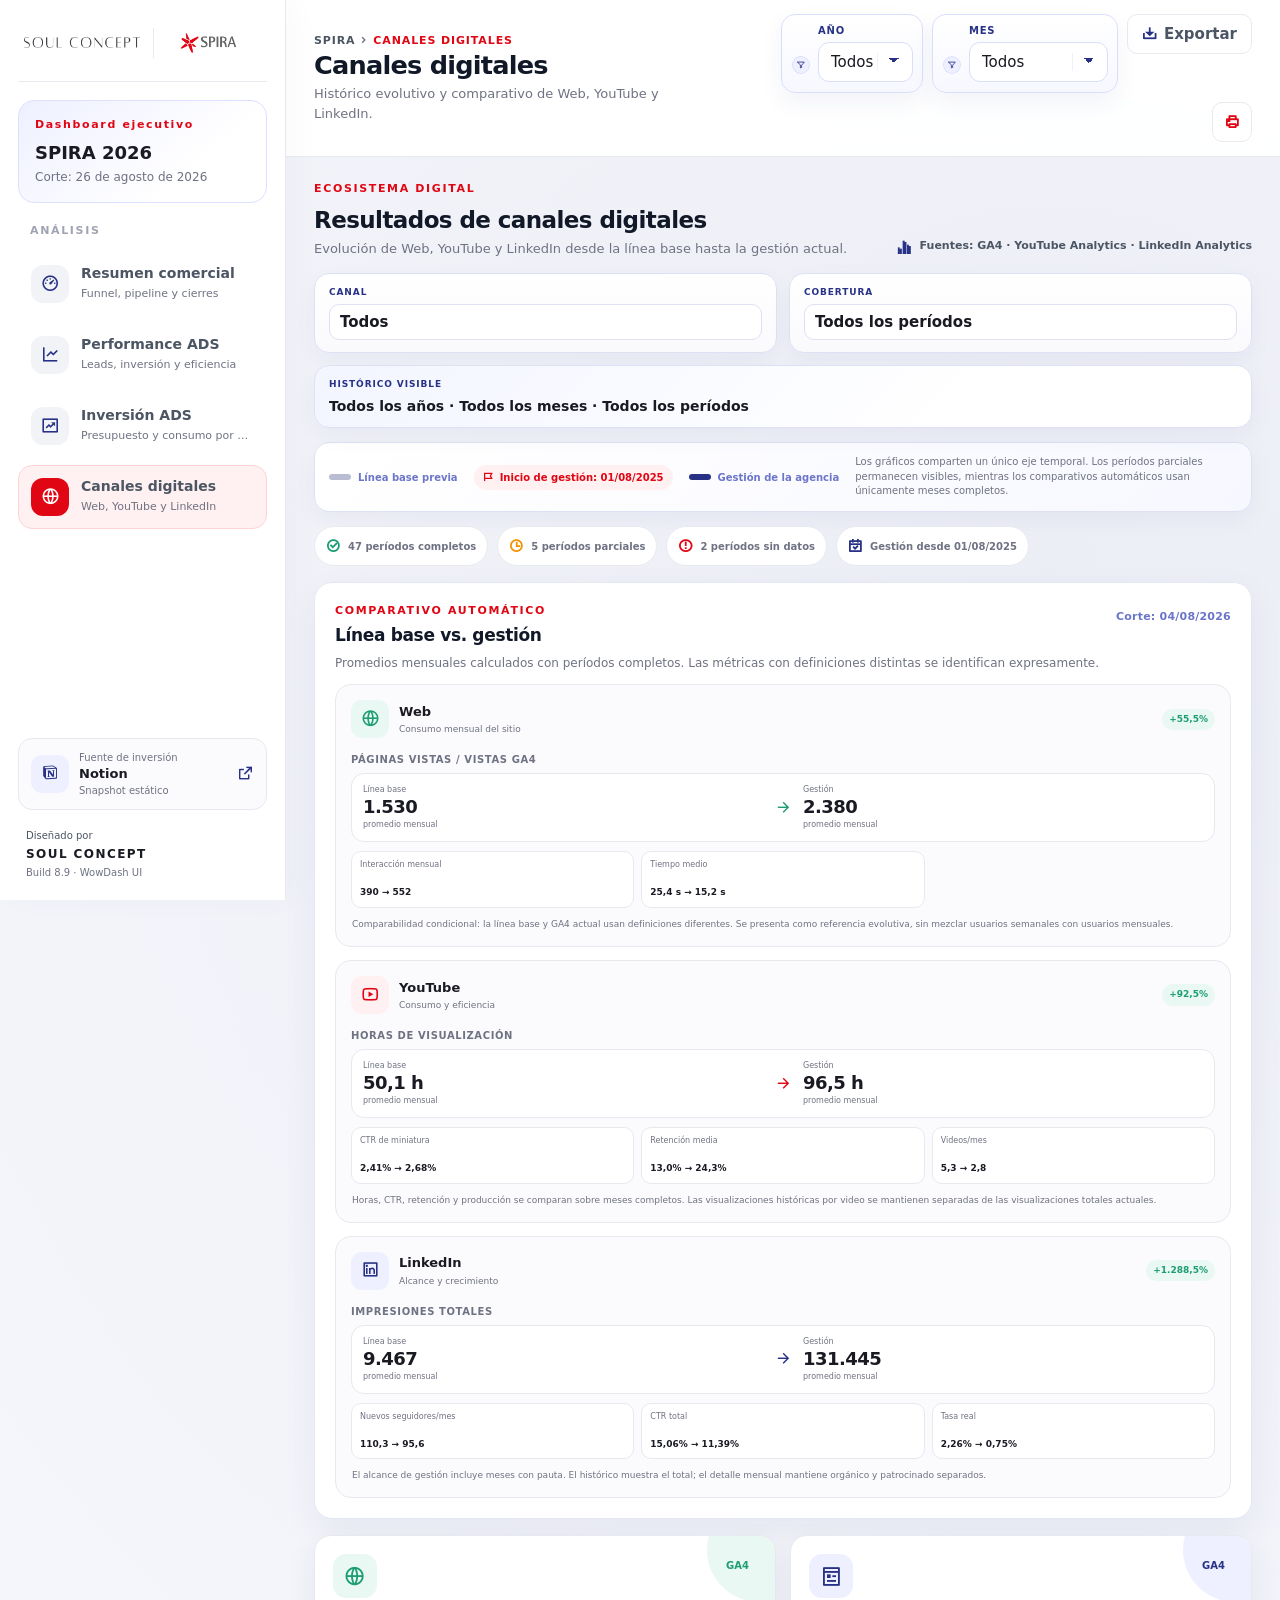
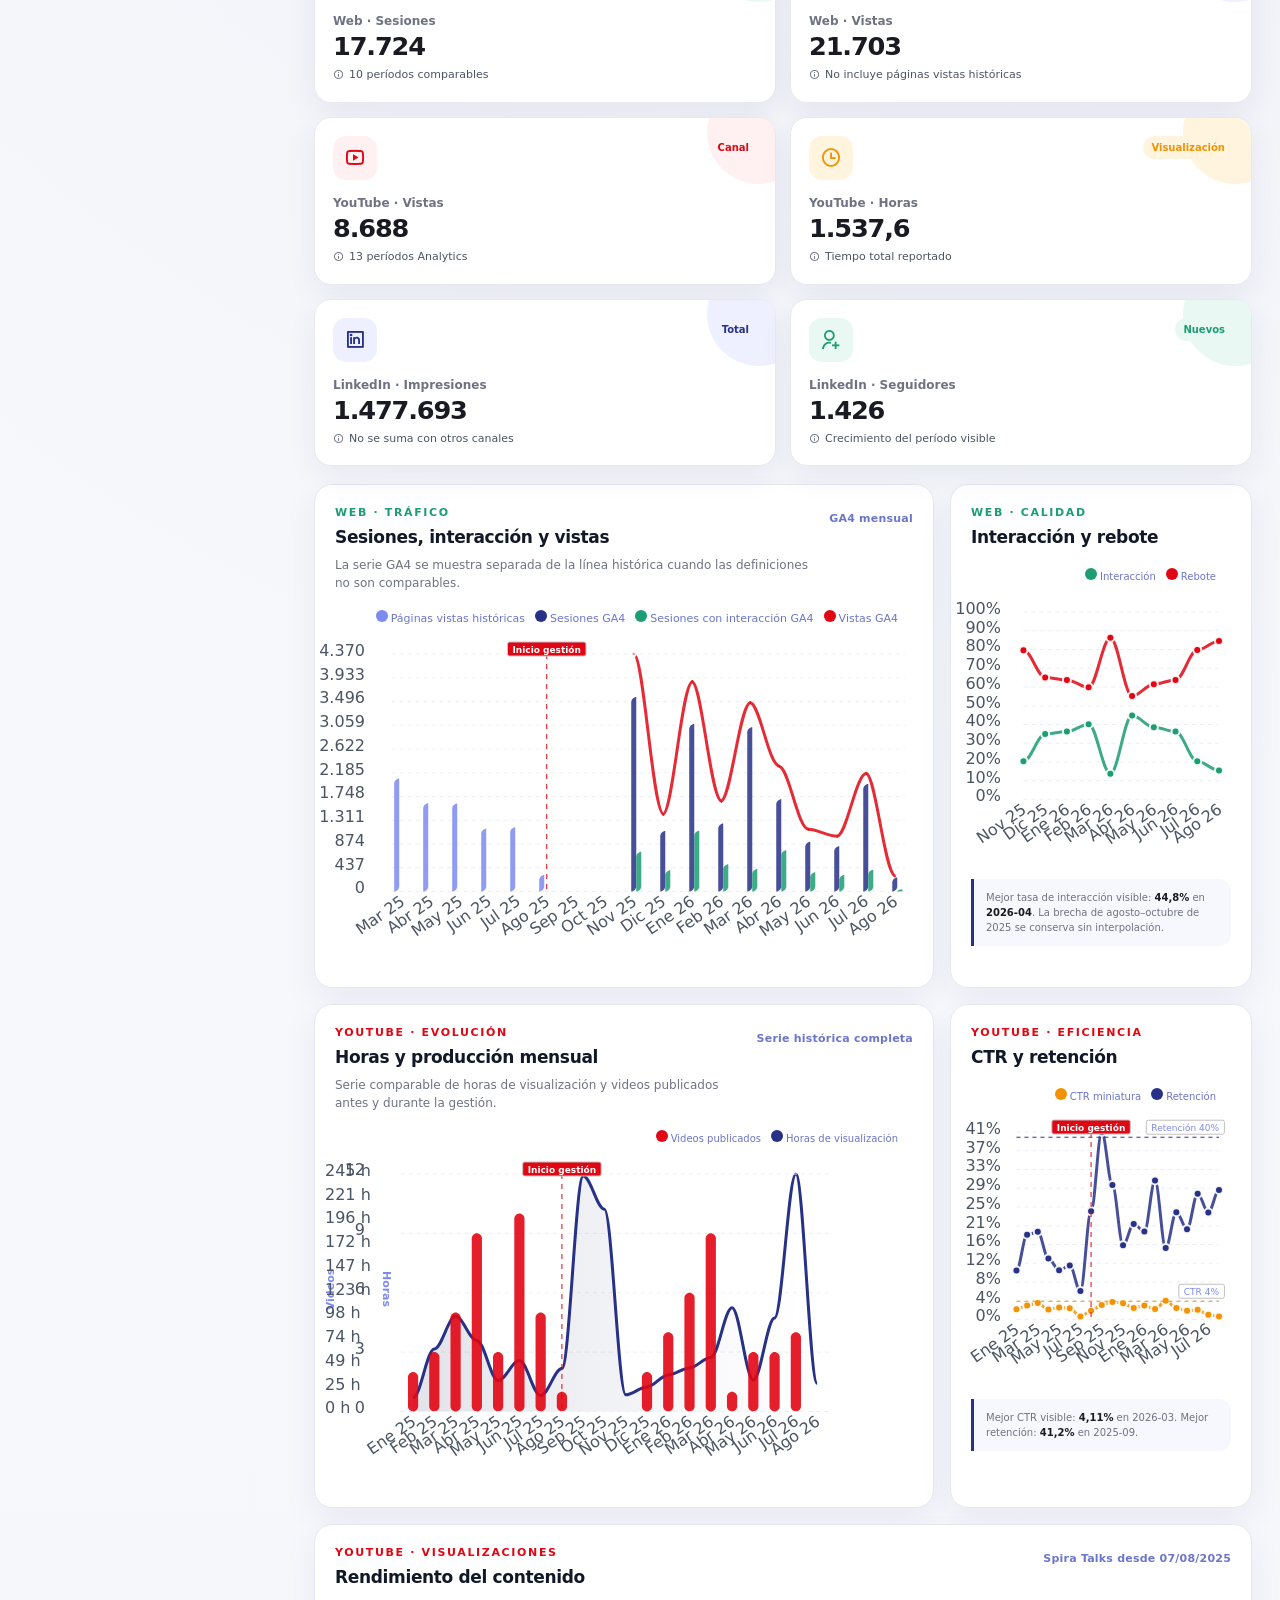
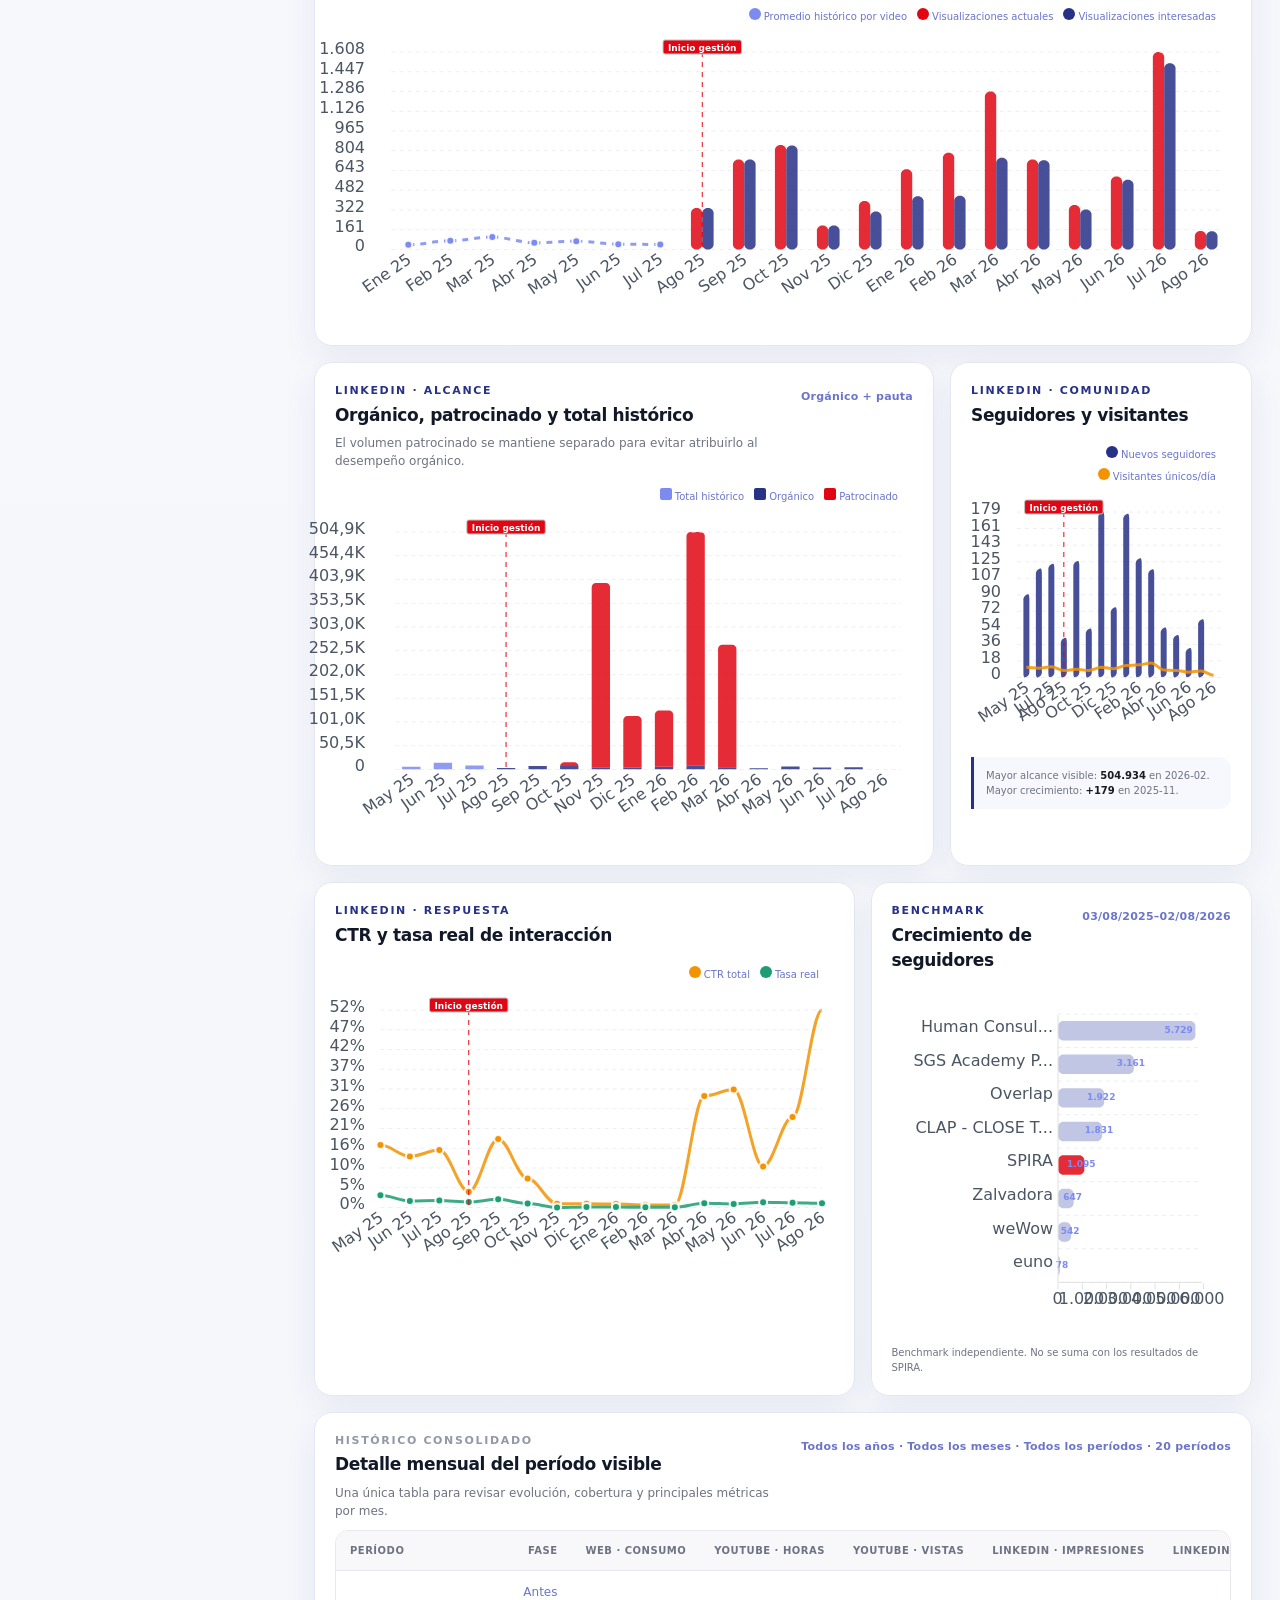
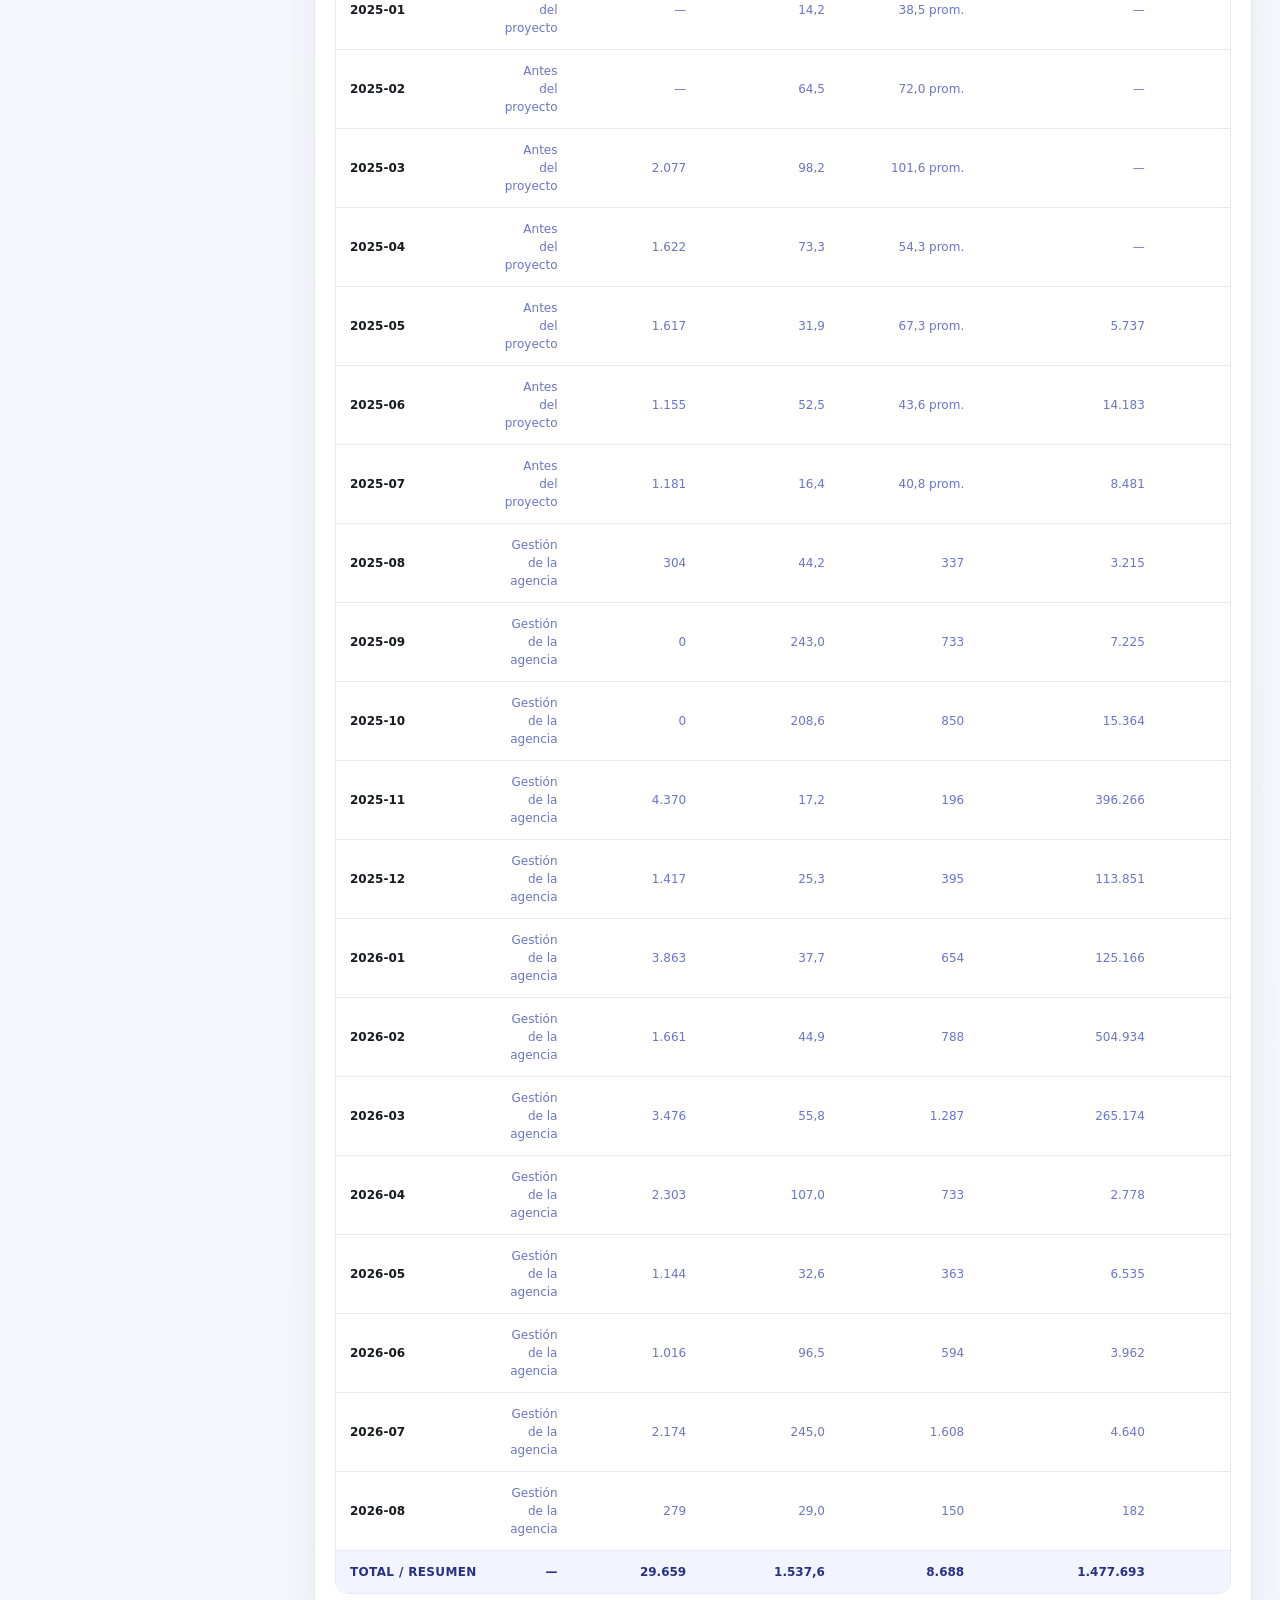
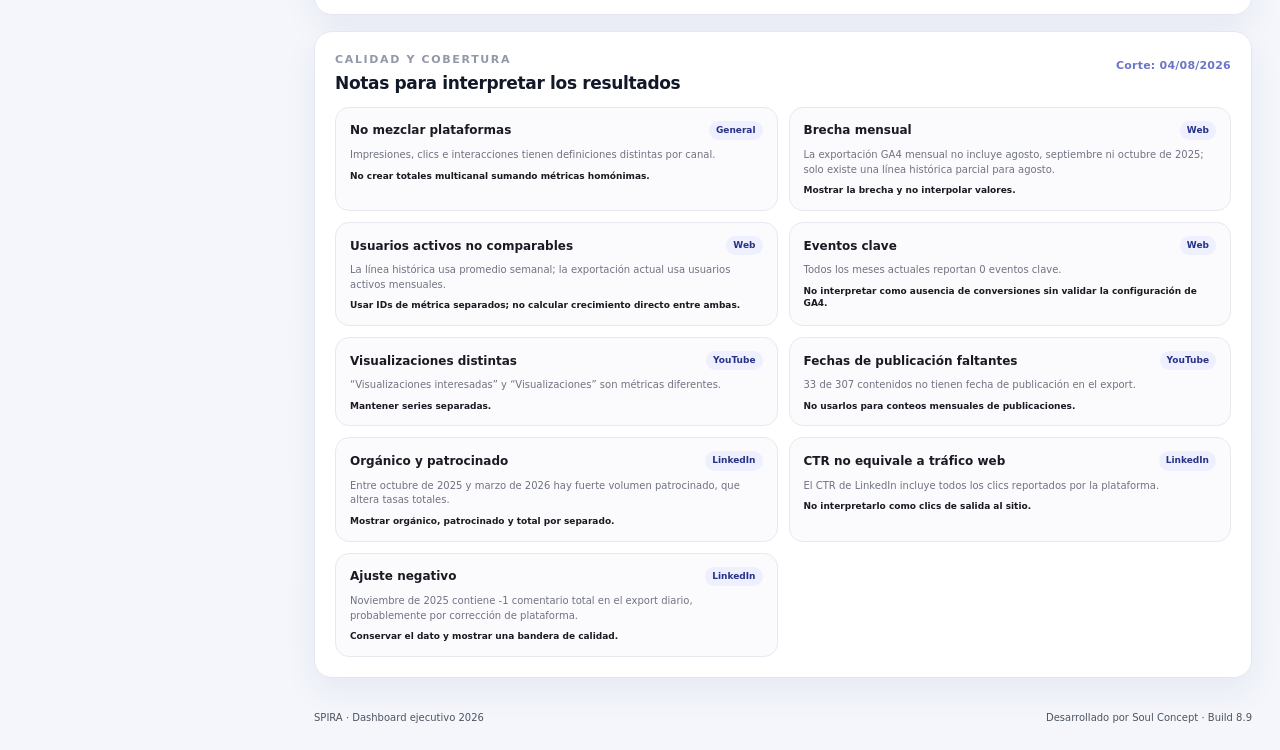
==== canales.html @ 70981983 "primera versión del dashboard'" ====
<!doctype html><html lang="es"><head><meta charset="utf-8"><meta name="viewport" content="width=device-width,initial-scale=1"><meta http-equiv="refresh" content="0;url=index.html?view=digital"><title>SPIRA | Canales digitales</title></head><body><p><a href="index.html?view=digital">Abrir resultados de canales digitales</a></p><script>location.replace('index.html?view=digital')</script></body></html>
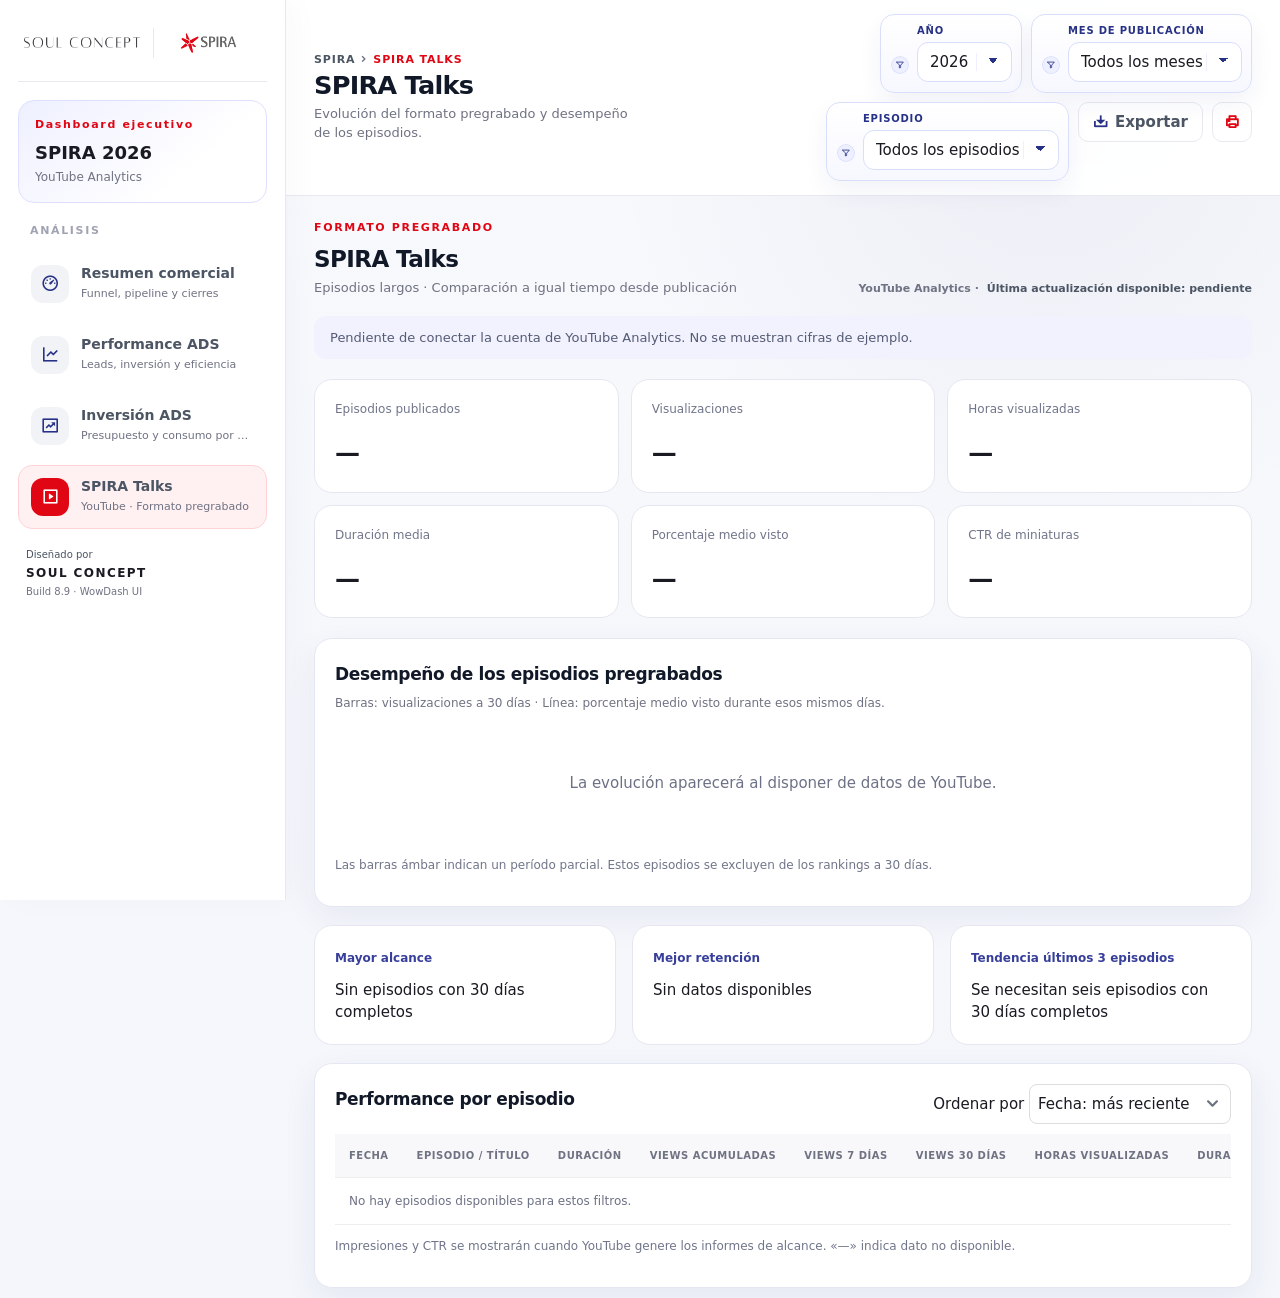
==== commit 1ae27c89: "Añade módulo SPIRA Talks y extracción oficial de YouTube" ====
--- a/canales.html
+++ b/canales.html
@@ -1 +1,95 @@
-<!doctype html><html lang="es"><head><meta charset="utf-8"><meta name="viewport" content="width=device-width,initial-scale=1"><meta http-equiv="refresh" content="0;url=index.html?view=digital"><title>SPIRA | Canales digitales</title></head><body><p><a href="index.html?view=digital">Abrir resultados de canales digitales</a></p><script>location.replace('index.html?view=digital')</script></body></html>
+<!doctype html>
+<html lang="es">
+<head>
+  <meta charset="utf-8">
+  <meta name="viewport" content="width=device-width, initial-scale=1">
+  <meta name="description" content="Dashboard comercial, ADS y resultados de canales digitales de SPIRA, desarrollado por Soul Concept sobre la plantilla WowDash.">
+  <meta name="theme-color" content="#E10613">
+  <title>SPIRA | SPIRA Talks</title>
+  <link rel="icon" href="assets/images/spira-logo.png" type="image/png">
+  <link rel="stylesheet" href="assets/css/remixicon.css">
+  <link rel="stylesheet" href="assets/css/lib/apexcharts.css">
+  <link rel="stylesheet" href="assets/css/wowdash.css">
+  <link rel="stylesheet" href="assets/css/spira-wowdash.css?v=8.9.0">
+<link rel="stylesheet" href="assets/css/spira-talks.css"></head>
+<body class="talks-page">
+  <div class="spira-app">
+    <div class="sidebar-backdrop" id="sidebarBackdrop" hidden></div>
+
+    <aside class="spira-sidebar" id="sidebar" aria-label="Navegación principal">
+      <div class="sidebar-brand">
+        <div class="brand-logos">
+          <img src="assets/images/soul-concept-logo.png" alt="Soul Concept" class="logo-soul">
+          <span class="brand-separator" aria-hidden="true"></span>
+          <img src="assets/images/spira-logo.png" alt="SPIRA" class="logo-spira">
+        </div>
+        <button class="sidebar-close mobile-only" id="sidebarClose" type="button" aria-label="Cerrar navegación"><i class="ri-close-line"></i></button>
+      </div>
+
+      <div class="client-card">
+        <span class="client-card-label">Dashboard ejecutivo</span>
+        <strong>SPIRA 2026</strong>
+        <small>YouTube Analytics</small>
+      </div>
+
+      <nav class="sidebar-nav" aria-label="Secciones del dashboard">
+        <p class="nav-section-label">ANÁLISIS</p>
+        <button class="nav-link" type="button" data-view="overview">
+          <span class="nav-link-icon"><i class="ri-dashboard-3-line"></i></span>
+          <span><strong>Resumen comercial</strong><small>Funnel, pipeline y cierres</small></span>
+        </button>
+        <button class="nav-link" type="button" data-view="ads">
+          <span class="nav-link-icon"><i class="ri-line-chart-line"></i></span>
+          <span><strong>Performance ADS</strong><small>Leads, inversión y eficiencia</small></span>
+        </button>
+        <button class="nav-link" type="button" data-view="investment">
+          <span class="nav-link-icon"><i class="ri-funds-box-line"></i></span>
+          <span><strong>Inversión ADS</strong><small>Presupuesto y consumo por país</small></span>
+        </button>
+        <button class="nav-link active" type="button" data-view="digital">
+          <span class="nav-link-icon"><i class="ri-video-line"></i></span>
+          <span><strong>SPIRA Talks</strong><small>YouTube · Formato pregrabado</small></span>
+        </button>
+      </nav>
+
+      <div class="sidebar-footer">
+        <span>Diseñado por</span>
+        <strong>SOUL CONCEPT</strong>
+        <small>Build 8.9 · WowDash UI</small>
+      </div>
+    </aside>
+
+    <main class="spira-main">
+      <header class="spira-topbar">
+        <div class="topbar-title-group">
+          <button class="menu-toggle mobile-only" id="menuToggle" type="button" aria-label="Abrir navegación"><i class="ri-menu-2-line"></i></button>
+          <div>
+            <div class="breadcrumb"><span>SPIRA</span><i class="ri-arrow-right-s-line"></i><span id="breadcrumbCurrent">SPIRA Talks</span></div>
+            <h1 id="pageTitle">SPIRA Talks</h1>
+            <p id="pageSubtitle">Evolución del formato pregrabado y desempeño de los episodios.</p>
+          </div>
+        </div>
+        <div class="topbar-actions">
+          <label class="control-field" id="yearControl">
+            <span>Año</span>
+            <select id="yearFilter" aria-label="Filtrar por año"></select>
+          </label>
+          <label class="control-field" id="monthControl">
+            <span>Mes de publicación</span>
+            <select id="monthFilter" aria-label="Filtrar por mes"></select>
+          </label>
+          <label class="control-field"><span>Episodio</span><select id="episodeFilter" aria-label="Filtrar por episodio"><option value="all">Todos los episodios</option></select></label>
+          
+          <button class="topbar-button" id="exportButton" type="button" title="Exportar datos visibles"><i class="ri-download-2-line"></i><span>Exportar</span></button>
+          <button class="topbar-button icon-only" id="printButton" type="button" title="Imprimir o guardar como PDF"><i class="ri-printer-line"></i></button>
+        </div>
+      </header>
+
+<div class="spira-content"><section class="view-section active">
+<div class="section-intro"><div><span class="section-kicker">FORMATO PREGRABADO</span><h2>SPIRA Talks</h2><p>Episodios largos · Comparación a igual tiempo desde publicación</p></div><div class="source-chip">YouTube Analytics · <span id="talksUpdated">Sin sincronización</span></div></div>
+<div id="talksStatus" class="talks-status" role="status">Cargando datos…</div>
+<div id="talksKpis" class="talks-kpis"></div>
+<article class="panel"><div class="panel-header"><div><h3>Desempeño de los episodios pregrabados</h3><p class="panel-support">Barras: visualizaciones a 30 días · Línea: porcentaje medio visto durante esos mismos días.</p></div></div><div id="talksChart"></div><p class="talks-note">Las barras ámbar indican un período parcial. Estos episodios se excluyen de los rankings a 30 días.</p></article>
+<div id="talksInsights" class="talks-insights"></div>
+<article class="panel"><div class="panel-header"><h3>Performance por episodio</h3><label>Ordenar por <select id="talksSort" class="talks-sort"><option value="publishedAt">Fecha: más reciente</option><option value="views30d">Views 30d</option><option value="averageViewPercentage">Retención</option><option value="thumbnailCTR">CTR</option><option value="watchHours">Horas visualizadas</option></select></label></div><div class="talks-table"><table><thead><tr><th scope="col">Fecha</th><th scope="col">Episodio / título</th><th scope="col">Duración</th><th scope="col">Views acumuladas</th><th scope="col">Views 7 días</th><th scope="col">Views 30 días</th><th scope="col">Horas visualizadas</th><th scope="col">Duración media</th><th scope="col">% medio visto</th><th scope="col">Impresiones miniatura</th><th scope="col">CTR miniatura</th><th scope="col">Suscriptores ganados</th></tr></thead><tbody id="talksRows"></tbody></table></div><p id="reachCoverage" class="talks-note"></p></article>
+</section></div></main></div><script src="assets/js/lib/apexcharts.min.js"></script><script type="module" src="assets/js/spira-talks.mjs"></script></body></html>
--- a/assets/css/lib/apexcharts.css
+++ b/assets/css/lib/apexcharts.css
@@ -0,0 +1,585 @@
+@keyframes opaque {
+  0% {
+      opacity: 0
+  }
+
+  to {
+      opacity: 1
+  }
+}
+
+@keyframes resizeanim {
+  0%,to {
+      opacity: 0
+  }
+}
+
+.apexcharts-canvas {
+  position: relative;
+  user-select: none
+}
+
+.apexcharts-canvas ::-webkit-scrollbar {
+  -webkit-appearance: none;
+  width: 6px
+}
+
+.apexcharts-canvas ::-webkit-scrollbar-thumb {
+  border-radius: 4px;
+  background-color: rgba(0,0,0,.5);
+  box-shadow: 0 0 1px rgba(255,255,255,.5);
+  -webkit-box-shadow: 0 0 1px rgba(255,255,255,.5)
+}
+
+.apexcharts-inner {
+  position: relative
+}
+
+.apexcharts-text tspan {
+  font-family: inherit
+}
+
+.legend-mouseover-inactive {
+  transition: .15s ease all;
+  opacity: .2
+}
+
+.apexcharts-legend-text {
+  padding-left: 15px;
+  margin-left: -15px;
+}
+
+.apexcharts-series-collapsed {
+  opacity: 0
+}
+
+.apexcharts-tooltip {
+  border-radius: 5px;
+  box-shadow: 2px 2px 6px -4px #999;
+  cursor: default;
+  font-size: 14px;
+  left: 62px;
+  opacity: 0;
+  pointer-events: none;
+  position: absolute;
+  top: 20px;
+  display: flex;
+  flex-direction: column;
+  overflow: hidden;
+  white-space: nowrap;
+  z-index: 12;
+  transition: .15s ease all
+}
+
+.apexcharts-tooltip.apexcharts-active {
+  opacity: 1;
+  transition: .15s ease all
+}
+
+.apexcharts-tooltip.apexcharts-theme-light {
+  border: 1px solid #e3e3e3;
+  background: rgba(255,255,255,.96)
+}
+
+.apexcharts-tooltip.apexcharts-theme-dark {
+  color: #fff;
+  background: rgba(30,30,30,.8)
+}
+
+.apexcharts-tooltip * {
+  font-family: inherit
+}
+
+.apexcharts-tooltip-title {
+  padding: 6px;
+  font-size: 15px;
+  margin-bottom: 4px
+}
+
+.apexcharts-tooltip.apexcharts-theme-light .apexcharts-tooltip-title {
+  background: #eceff1;
+  border-bottom: 1px solid #ddd
+}
+
+.apexcharts-tooltip.apexcharts-theme-dark .apexcharts-tooltip-title {
+  background: rgba(0,0,0,.7);
+  border-bottom: 1px solid #333
+}
+
+.apexcharts-tooltip-text-goals-value,.apexcharts-tooltip-text-y-value,.apexcharts-tooltip-text-z-value {
+  display: inline-block;
+  margin-left: 5px;
+  font-weight: 600
+}
+
+.apexcharts-tooltip-text-goals-label:empty,.apexcharts-tooltip-text-goals-value:empty,.apexcharts-tooltip-text-y-label:empty,.apexcharts-tooltip-text-y-value:empty,.apexcharts-tooltip-text-z-value:empty,.apexcharts-tooltip-title:empty {
+  display: none
+}
+
+.apexcharts-tooltip-text-goals-label,.apexcharts-tooltip-text-goals-value {
+  padding: 6px 0 5px
+}
+
+.apexcharts-tooltip-goals-group,.apexcharts-tooltip-text-goals-label,.apexcharts-tooltip-text-goals-value {
+  display: flex
+}
+
+.apexcharts-tooltip-text-goals-label:not(:empty),.apexcharts-tooltip-text-goals-value:not(:empty) {
+  margin-top: -6px
+}
+
+.apexcharts-tooltip-marker {
+  width: 12px;
+  height: 12px;
+  position: relative;
+  top: 0;
+  margin-right: 10px;
+  border-radius: 50%
+}
+
+.apexcharts-tooltip-series-group {
+  padding: 0 10px;
+  display: none;
+  text-align: left;
+  justify-content: left;
+  align-items: center
+}
+
+.apexcharts-tooltip-series-group.apexcharts-active .apexcharts-tooltip-marker {
+  opacity: 1
+}
+
+.apexcharts-tooltip-series-group.apexcharts-active,.apexcharts-tooltip-series-group:last-child {
+  padding-bottom: 4px
+}
+
+.apexcharts-tooltip-series-group-hidden {
+  opacity: 0;
+  height: 0;
+  line-height: 0;
+  padding: 0!important
+}
+
+.apexcharts-tooltip-y-group {
+  padding: 6px 0 5px
+}
+
+.apexcharts-custom-tooltip,.apexcharts-tooltip-box {
+  padding: 4px 8px
+}
+
+.apexcharts-tooltip-boxPlot {
+  display: flex;
+  flex-direction: column-reverse
+}
+
+.apexcharts-tooltip-box>div {
+  margin: 4px 0
+}
+
+.apexcharts-tooltip-box span.value {
+  font-weight: 700
+}
+
+.apexcharts-tooltip-rangebar {
+  padding: 5px 8px
+}
+
+.apexcharts-tooltip-rangebar .category {
+  font-weight: 600;
+  color: #777
+}
+
+.apexcharts-tooltip-rangebar .series-name {
+  font-weight: 700;
+  display: block;
+  margin-bottom: 5px
+}
+
+.apexcharts-xaxistooltip,.apexcharts-yaxistooltip {
+  opacity: 0;
+  pointer-events: none;
+  color: #373d3f;
+  font-size: 13px;
+  text-align: center;
+  border-radius: 2px;
+  position: absolute;
+  z-index: 10;
+  background: #eceff1;
+  border: 1px solid #90a4ae
+}
+
+.apexcharts-xaxistooltip {
+  padding: 9px 10px;
+  transition: .15s ease all
+}
+
+.apexcharts-xaxistooltip.apexcharts-theme-dark {
+  background: rgba(0,0,0,.7);
+  border: 1px solid rgba(0,0,0,.5);
+  color: #fff
+}
+
+.apexcharts-xaxistooltip:after,.apexcharts-xaxistooltip:before {
+  left: 50%;
+  border: solid transparent;
+  content: " ";
+  height: 0;
+  width: 0;
+  position: absolute;
+  pointer-events: none
+}
+
+.apexcharts-xaxistooltip:after {
+  border-color: transparent;
+  border-width: 6px;
+  margin-left: -6px
+}
+
+.apexcharts-xaxistooltip:before {
+  border-color: transparent;
+  border-width: 7px;
+  margin-left: -7px
+}
+
+.apexcharts-xaxistooltip-bottom:after,.apexcharts-xaxistooltip-bottom:before {
+  bottom: 100%
+}
+
+.apexcharts-xaxistooltip-top:after,.apexcharts-xaxistooltip-top:before {
+  top: 100%
+}
+
+.apexcharts-xaxistooltip-bottom:after {
+  border-bottom-color: #eceff1
+}
+
+.apexcharts-xaxistooltip-bottom:before {
+  border-bottom-color: #90a4ae
+}
+
+.apexcharts-xaxistooltip-bottom.apexcharts-theme-dark:after,.apexcharts-xaxistooltip-bottom.apexcharts-theme-dark:before {
+  border-bottom-color: rgba(0,0,0,.5)
+}
+
+.apexcharts-xaxistooltip-top:after {
+  border-top-color: #eceff1
+}
+
+.apexcharts-xaxistooltip-top:before {
+  border-top-color: #90a4ae
+}
+
+.apexcharts-xaxistooltip-top.apexcharts-theme-dark:after,.apexcharts-xaxistooltip-top.apexcharts-theme-dark:before {
+  border-top-color: rgba(0,0,0,.5)
+}
+
+.apexcharts-xaxistooltip.apexcharts-active {
+  opacity: 1;
+  transition: .15s ease all
+}
+
+.apexcharts-yaxistooltip {
+  padding: 4px 10px
+}
+
+.apexcharts-yaxistooltip.apexcharts-theme-dark {
+  background: rgba(0,0,0,.7);
+  border: 1px solid rgba(0,0,0,.5);
+  color: #fff
+}
+
+.apexcharts-yaxistooltip:after,.apexcharts-yaxistooltip:before {
+  top: 50%;
+  border: solid transparent;
+  content: " ";
+  height: 0;
+  width: 0;
+  position: absolute;
+  pointer-events: none
+}
+
+.apexcharts-yaxistooltip:after {
+  border-color: transparent;
+  border-width: 6px;
+  margin-top: -6px
+}
+
+.apexcharts-yaxistooltip:before {
+  border-color: transparent;
+  border-width: 7px;
+  margin-top: -7px
+}
+
+.apexcharts-yaxistooltip-left:after,.apexcharts-yaxistooltip-left:before {
+  left: 100%
+}
+
+.apexcharts-yaxistooltip-right:after,.apexcharts-yaxistooltip-right:before {
+  right: 100%
+}
+
+.apexcharts-yaxistooltip-left:after {
+  border-left-color: #eceff1
+}
+
+.apexcharts-yaxistooltip-left:before {
+  border-left-color: #90a4ae
+}
+
+.apexcharts-yaxistooltip-left.apexcharts-theme-dark:after,.apexcharts-yaxistooltip-left.apexcharts-theme-dark:before {
+  border-left-color: rgba(0,0,0,.5)
+}
+
+.apexcharts-yaxistooltip-right:after {
+  border-right-color: #eceff1
+}
+
+.apexcharts-yaxistooltip-right:before {
+  border-right-color: #90a4ae
+}
+
+.apexcharts-yaxistooltip-right.apexcharts-theme-dark:after,.apexcharts-yaxistooltip-right.apexcharts-theme-dark:before {
+  border-right-color: rgba(0,0,0,.5)
+}
+
+.apexcharts-yaxistooltip.apexcharts-active {
+  opacity: 1
+}
+
+.apexcharts-yaxistooltip-hidden {
+  display: none
+}
+
+.apexcharts-xcrosshairs,.apexcharts-ycrosshairs {
+  pointer-events: none;
+  opacity: 0;
+  transition: .15s ease all
+}
+
+.apexcharts-xcrosshairs.apexcharts-active,.apexcharts-ycrosshairs.apexcharts-active {
+  opacity: 1;
+  transition: .15s ease all
+}
+
+.apexcharts-ycrosshairs-hidden {
+  opacity: 0
+}
+
+.apexcharts-selection-rect {
+  cursor: move
+}
+
+.svg_select_boundingRect,.svg_select_points_rot {
+  pointer-events: none;
+  opacity: 0;
+  visibility: hidden
+}
+
+.apexcharts-selection-rect+g .svg_select_boundingRect,.apexcharts-selection-rect+g .svg_select_points_rot {
+  opacity: 0;
+  visibility: hidden
+}
+
+.apexcharts-selection-rect+g .svg_select_points_l,.apexcharts-selection-rect+g .svg_select_points_r {
+  cursor: ew-resize;
+  opacity: 1;
+  visibility: visible
+}
+
+.svg_select_points {
+  fill: #efefef;
+  stroke: #333;
+  rx: 2
+}
+
+.apexcharts-svg.apexcharts-zoomable.hovering-zoom {
+  cursor: crosshair
+}
+
+.apexcharts-svg.apexcharts-zoomable.hovering-pan {
+  cursor: move
+}
+
+.apexcharts-menu-icon,.apexcharts-pan-icon,.apexcharts-reset-icon,.apexcharts-selection-icon,.apexcharts-toolbar-custom-icon,.apexcharts-zoom-icon,.apexcharts-zoomin-icon,.apexcharts-zoomout-icon {
+  cursor: pointer;
+  width: 20px;
+  height: 20px;
+  line-height: 24px;
+  color: #6e8192;
+  text-align: center
+}
+
+.apexcharts-menu-icon svg,.apexcharts-reset-icon svg,.apexcharts-zoom-icon svg,.apexcharts-zoomin-icon svg,.apexcharts-zoomout-icon svg {
+  fill: #6e8192
+}
+
+.apexcharts-selection-icon svg {
+  fill: #444;
+  transform: scale(.76)
+}
+
+.apexcharts-theme-dark .apexcharts-menu-icon svg,.apexcharts-theme-dark .apexcharts-pan-icon svg,.apexcharts-theme-dark .apexcharts-reset-icon svg,.apexcharts-theme-dark .apexcharts-selection-icon svg,.apexcharts-theme-dark .apexcharts-toolbar-custom-icon svg,.apexcharts-theme-dark .apexcharts-zoom-icon svg,.apexcharts-theme-dark .apexcharts-zoomin-icon svg,.apexcharts-theme-dark .apexcharts-zoomout-icon svg {
+  fill: #f3f4f5
+}
+
+.apexcharts-canvas .apexcharts-reset-zoom-icon.apexcharts-selected svg,.apexcharts-canvas .apexcharts-selection-icon.apexcharts-selected svg,.apexcharts-canvas .apexcharts-zoom-icon.apexcharts-selected svg {
+  fill: #008ffb
+}
+
+.apexcharts-theme-light .apexcharts-menu-icon:hover svg,.apexcharts-theme-light .apexcharts-reset-icon:hover svg,.apexcharts-theme-light .apexcharts-selection-icon:not(.apexcharts-selected):hover svg,.apexcharts-theme-light .apexcharts-zoom-icon:not(.apexcharts-selected):hover svg,.apexcharts-theme-light .apexcharts-zoomin-icon:hover svg,.apexcharts-theme-light .apexcharts-zoomout-icon:hover svg {
+  fill: #333
+}
+
+.apexcharts-menu-icon,.apexcharts-selection-icon {
+  position: relative
+}
+
+.apexcharts-reset-icon {
+  margin-left: 5px
+}
+
+.apexcharts-menu-icon,.apexcharts-reset-icon,.apexcharts-zoom-icon {
+  transform: scale(.85)
+}
+
+.apexcharts-zoomin-icon,.apexcharts-zoomout-icon {
+  transform: scale(.7)
+}
+
+.apexcharts-zoomout-icon {
+  margin-right: 3px
+}
+
+.apexcharts-pan-icon {
+  transform: scale(.62);
+  position: relative;
+  left: 1px;
+  top: 0
+}
+
+.apexcharts-pan-icon svg {
+  fill: #fff;
+  stroke: #6e8192;
+  stroke-width: 2
+}
+
+.apexcharts-pan-icon.apexcharts-selected svg {
+  stroke: #008ffb
+}
+
+.apexcharts-pan-icon:not(.apexcharts-selected):hover svg {
+  stroke: #333
+}
+
+.apexcharts-toolbar {
+  position: absolute;
+  z-index: 11;
+  max-width: 176px;
+  text-align: right;
+  border-radius: 3px;
+  padding: 0 6px 2px;
+  display: flex;
+  justify-content: space-between;
+  align-items: center
+}
+
+.apexcharts-menu {
+  background: #fff;
+  position: absolute;
+  top: 100%;
+  border: 1px solid #ddd;
+  border-radius: 3px;
+  padding: 3px;
+  right: 10px;
+  opacity: 0;
+  min-width: 110px;
+  transition: .15s ease all;
+  pointer-events: none
+}
+
+.apexcharts-menu.apexcharts-menu-open {
+  opacity: 1;
+  pointer-events: all;
+  transition: .15s ease all
+}
+
+.apexcharts-menu-item {
+  padding: 6px 7px;
+  font-size: 12px;
+  cursor: pointer;
+}
+
+.apexcharts-theme-light .apexcharts-menu-item:hover {
+  background: #eee
+}
+
+.apexcharts-theme-dark .apexcharts-menu {
+  background: rgba(0,0,0,.7);
+  color: #fff
+}
+
+@media screen and (min-width:768px) {
+  .apexcharts-canvas:hover .apexcharts-toolbar {
+      opacity: 1
+  }
+}
+
+.apexcharts-canvas .apexcharts-element-hidden,.apexcharts-datalabel.apexcharts-element-hidden,.apexcharts-hide .apexcharts-series-points {
+  opacity: 0
+}
+
+.apexcharts-hidden-element-shown {
+  opacity: 1;
+  transition: 0.25s ease all;
+}
+.apexcharts-datalabel,.apexcharts-datalabel-label,.apexcharts-datalabel-value,.apexcharts-datalabels,.apexcharts-pie-label {
+  cursor: default;
+  pointer-events: none
+}
+
+.apexcharts-pie-label-delay {
+  opacity: 0;
+  animation-name: opaque;
+  animation-duration: .3s;
+  animation-fill-mode: forwards;
+  animation-timing-function: ease
+}
+
+.apexcharts-annotation-rect,.apexcharts-area-series .apexcharts-area,.apexcharts-area-series .apexcharts-series-markers .apexcharts-marker.no-pointer-events,.apexcharts-gridline,.apexcharts-line,.apexcharts-line-series .apexcharts-series-markers .apexcharts-marker.no-pointer-events,.apexcharts-point-annotation-label,.apexcharts-radar-series path,.apexcharts-radar-series polygon,.apexcharts-toolbar svg,.apexcharts-tooltip .apexcharts-marker,.apexcharts-xaxis-annotation-label,.apexcharts-yaxis-annotation-label,.apexcharts-zoom-rect {
+  pointer-events: none
+}
+
+.apexcharts-marker {
+  transition: .15s ease all
+}
+
+.resize-triggers {
+  animation: 1ms resizeanim;
+  visibility: hidden;
+  opacity: 0;
+  height: 100%;
+  width: 100%;
+  overflow: hidden
+}
+
+.contract-trigger:before,.resize-triggers,.resize-triggers>div {
+  content: " ";
+  display: block;
+  position: absolute;
+  top: 0;
+  left: 0
+}
+
+.resize-triggers>div {
+  height: 100%;
+  width: 100%;
+  background: #eee;
+  overflow: auto
+}
+
+.contract-trigger:before {
+  overflow: hidden;
+  width: 200%;
+  height: 200%
+}
--- a/assets/css/wowdash.css
+++ b/assets/css/wowdash.css
@@ -0,0 +1,9039 @@
+@charset "UTF-8";
+*, ::before, ::after{
+  --tw-border-spacing-x: 0;
+  --tw-border-spacing-y: 0;
+  --tw-translate-x: 0;
+  --tw-translate-y: 0;
+  --tw-rotate: 0;
+  --tw-skew-x: 0;
+  --tw-skew-y: 0;
+  --tw-scale-x: 1;
+  --tw-scale-y: 1;
+  --tw-pan-x:  ;
+  --tw-pan-y:  ;
+  --tw-pinch-zoom:  ;
+  --tw-scroll-snap-strictness: proximity;
+  --tw-gradient-from-position:  ;
+  --tw-gradient-via-position:  ;
+  --tw-gradient-to-position:  ;
+  --tw-ordinal:  ;
+  --tw-slashed-zero:  ;
+  --tw-numeric-figure:  ;
+  --tw-numeric-spacing:  ;
+  --tw-numeric-fraction:  ;
+  --tw-ring-inset:  ;
+  --tw-ring-offset-width: 0px;
+  --tw-ring-offset-color: #fff;
+  --tw-ring-color: rgb(63 131 248 / 0.5);
+  --tw-ring-offset-shadow: 0 0 #0000;
+  --tw-ring-shadow: 0 0 #0000;
+  --tw-shadow: 0 0 #0000;
+  --tw-shadow-colored: 0 0 #0000;
+  --tw-blur:  ;
+  --tw-brightness:  ;
+  --tw-contrast:  ;
+  --tw-grayscale:  ;
+  --tw-hue-rotate:  ;
+  --tw-invert:  ;
+  --tw-saturate:  ;
+  --tw-sepia:  ;
+  --tw-drop-shadow:  ;
+  --tw-backdrop-blur:  ;
+  --tw-backdrop-brightness:  ;
+  --tw-backdrop-contrast:  ;
+  --tw-backdrop-grayscale:  ;
+  --tw-backdrop-hue-rotate:  ;
+  --tw-backdrop-invert:  ;
+  --tw-backdrop-opacity:  ;
+  --tw-backdrop-saturate:  ;
+  --tw-backdrop-sepia:  ;
+  --tw-contain-size:  ;
+  --tw-contain-layout:  ;
+  --tw-contain-paint:  ;
+  --tw-contain-style:  ;
+}
+::backdrop{
+  --tw-border-spacing-x: 0;
+  --tw-border-spacing-y: 0;
+  --tw-translate-x: 0;
+  --tw-translate-y: 0;
+  --tw-rotate: 0;
+  --tw-skew-x: 0;
+  --tw-skew-y: 0;
+  --tw-scale-x: 1;
+  --tw-scale-y: 1;
+  --tw-pan-x:  ;
+  --tw-pan-y:  ;
+  --tw-pinch-zoom:  ;
+  --tw-scroll-snap-strictness: proximity;
+  --tw-gradient-from-position:  ;
+  --tw-gradient-via-position:  ;
+  --tw-gradient-to-position:  ;
+  --tw-ordinal:  ;
+  --tw-slashed-zero:  ;
+  --tw-numeric-figure:  ;
+  --tw-numeric-spacing:  ;
+  --tw-numeric-fraction:  ;
+  --tw-ring-inset:  ;
+  --tw-ring-offset-width: 0px;
+  --tw-ring-offset-color: #fff;
+  --tw-ring-color: rgb(63 131 248 / 0.5);
+  --tw-ring-offset-shadow: 0 0 #0000;
+  --tw-ring-shadow: 0 0 #0000;
+  --tw-shadow: 0 0 #0000;
+  --tw-shadow-colored: 0 0 #0000;
+  --tw-blur:  ;
+  --tw-brightness:  ;
+  --tw-contrast:  ;
+  --tw-grayscale:  ;
+  --tw-hue-rotate:  ;
+  --tw-invert:  ;
+  --tw-saturate:  ;
+  --tw-sepia:  ;
+  --tw-drop-shadow:  ;
+  --tw-backdrop-blur:  ;
+  --tw-backdrop-brightness:  ;
+  --tw-backdrop-contrast:  ;
+  --tw-backdrop-grayscale:  ;
+  --tw-backdrop-hue-rotate:  ;
+  --tw-backdrop-invert:  ;
+  --tw-backdrop-opacity:  ;
+  --tw-backdrop-saturate:  ;
+  --tw-backdrop-sepia:  ;
+  --tw-contain-size:  ;
+  --tw-contain-layout:  ;
+  --tw-contain-paint:  ;
+  --tw-contain-style:  ;
+}
+/*
+! tailwindcss v3.4.12 | MIT License | https://tailwindcss.com
+*/
+/*
+1. Prevent padding and border from affecting element width. (https://github.com/mozdevs/cssremedy/issues/4)
+2. Allow adding a border to an element by just adding a border-width. (https://github.com/tailwindcss/tailwindcss/pull/116)
+*/
+*,
+::before,
+::after {
+  box-sizing: border-box; /* 1 */
+  border-width: 0; /* 2 */
+  border-style: solid; /* 2 */
+  border-color: #E5E7EB; /* 2 */
+}
+::before,
+::after {
+  --tw-content: '';
+}
+/*
+1. Use a consistent sensible line-height in all browsers.
+2. Prevent adjustments of font size after orientation changes in iOS.
+3. Use a more readable tab size.
+4. Use the user's configured `sans` font-family by default.
+5. Use the user's configured `sans` font-feature-settings by default.
+6. Use the user's configured `sans` font-variation-settings by default.
+7. Disable tap highlights on iOS
+*/
+html,
+:host {
+  line-height: 1.5; /* 1 */
+  -webkit-text-size-adjust: 100%; /* 2 */
+  -moz-tab-size: 4; /* 3 */
+  -o-tab-size: 4;
+     tab-size: 4; /* 3 */
+  font-family: Inter, sans-serif; /* 4 */
+  font-feature-settings: normal; /* 5 */
+  font-variation-settings: normal; /* 6 */
+  -webkit-tap-highlight-color: transparent; /* 7 */
+}
+/*
+1. Remove the margin in all browsers.
+2. Inherit line-height from `html` so users can set them as a class directly on the `html` element.
+*/
+body {
+  margin: 0; /* 1 */
+  line-height: inherit; /* 2 */
+}
+/*
+1. Add the correct height in Firefox.
+2. Correct the inheritance of border color in Firefox. (https://bugzilla.mozilla.org/show_bug.cgi?id=190655)
+3. Ensure horizontal rules are visible by default.
+*/
+hr {
+  height: 0; /* 1 */
+  color: inherit; /* 2 */
+  border-top-width: 1px; /* 3 */
+}
+/*
+Add the correct text decoration in Chrome, Edge, and Safari.
+*/
+abbr:where([title]) {
+  -webkit-text-decoration: underline dotted;
+          text-decoration: underline dotted;
+}
+/*
+Remove the default font size and weight for headings.
+*/
+h1,
+h2,
+h3,
+h4,
+h5,
+h6 {
+  font-size: inherit;
+  font-weight: inherit;
+}
+/*
+Reset links to optimize for opt-in styling instead of opt-out.
+*/
+a {
+  color: inherit;
+  text-decoration: inherit;
+}
+/*
+Add the correct font weight in Edge and Safari.
+*/
+b,
+strong {
+  font-weight: bolder;
+}
+/*
+1. Use the user's configured `mono` font-family by default.
+2. Use the user's configured `mono` font-feature-settings by default.
+3. Use the user's configured `mono` font-variation-settings by default.
+4. Correct the odd `em` font sizing in all browsers.
+*/
+code,
+kbd,
+samp,
+pre {
+  font-family: ui-monospace, SFMono-Regular, Menlo, Monaco, Consolas, "Liberation Mono", "Courier New", monospace; /* 1 */
+  font-feature-settings: normal; /* 2 */
+  font-variation-settings: normal; /* 3 */
+  font-size: 1em; /* 4 */
+}
+/*
+Add the correct font size in all browsers.
+*/
+small {
+  font-size: 80%;
+}
+/*
+Prevent `sub` and `sup` elements from affecting the line height in all browsers.
+*/
+sub,
+sup {
+  font-size: 75%;
+  line-height: 0;
+  position: relative;
+  vertical-align: baseline;
+}
+sub {
+  bottom: -0.25em;
+}
+sup {
+  top: -0.5em;
+}
+/*
+1. Remove text indentation from table contents in Chrome and Safari. (https://bugs.chromium.org/p/chromium/issues/detail?id=999088, https://bugs.webkit.org/show_bug.cgi?id=201297)
+2. Correct table border color inheritance in all Chrome and Safari. (https://bugs.chromium.org/p/chromium/issues/detail?id=935729, https://bugs.webkit.org/show_bug.cgi?id=195016)
+3. Remove gaps between table borders by default.
+*/
+table {
+  text-indent: 0; /* 1 */
+  border-color: inherit; /* 2 */
+  border-collapse: collapse; /* 3 */
+}
+/*
+1. Change the font styles in all browsers.
+2. Remove the margin in Firefox and Safari.
+3. Remove default padding in all browsers.
+*/
+button,
+input,
+optgroup,
+select,
+textarea {
+  font-family: inherit; /* 1 */
+  font-feature-settings: inherit; /* 1 */
+  font-variation-settings: inherit; /* 1 */
+  font-size: 100%; /* 1 */
+  font-weight: inherit; /* 1 */
+  line-height: inherit; /* 1 */
+  letter-spacing: inherit; /* 1 */
+  color: inherit; /* 1 */
+  margin: 0; /* 2 */
+  padding: 0; /* 3 */
+}
+/*
+Remove the inheritance of text transform in Edge and Firefox.
+*/
+button,
+select {
+  text-transform: none;
+}
+/*
+1. Correct the inability to style clickable types in iOS and Safari.
+2. Remove default button styles.
+*/
+button,
+input:where([type='button']),
+input:where([type='reset']),
+input:where([type='submit']) {
+  -webkit-appearance: button; /* 1 */
+  background-color: transparent; /* 2 */
+  background-image: none; /* 2 */
+}
+/*
+Use the modern Firefox focus style for all focusable elements.
+*/
+:-moz-focusring {
+  outline: auto;
+}
+/*
+Remove the additional `:invalid` styles in Firefox. (https://github.com/mozilla/gecko-dev/blob/2f9eacd9d3d995c937b4251a5557d95d494c9be1/layout/style/res/forms.css#L728-L737)
+*/
+:-moz-ui-invalid {
+  box-shadow: none;
+}
+/*
+Add the correct vertical alignment in Chrome and Firefox.
+*/
+progress {
+  vertical-align: baseline;
+}
+/*
+Correct the cursor style of increment and decrement buttons in Safari.
+*/
+::-webkit-inner-spin-button,
+::-webkit-outer-spin-button {
+  height: auto;
+}
+/*
+1. Correct the odd appearance in Chrome and Safari.
+2. Correct the outline style in Safari.
+*/
+[type='search'] {
+  -webkit-appearance: textfield; /* 1 */
+  outline-offset: -2px; /* 2 */
+}
+/*
+Remove the inner padding in Chrome and Safari on macOS.
+*/
+::-webkit-search-decoration {
+  -webkit-appearance: none;
+}
+/*
+1. Correct the inability to style clickable types in iOS and Safari.
+2. Change font properties to `inherit` in Safari.
+*/
+::-webkit-file-upload-button {
+  -webkit-appearance: button; /* 1 */
+  font: inherit; /* 2 */
+}
+/*
+Add the correct display in Chrome and Safari.
+*/
+summary {
+  display: list-item;
+}
+/*
+Removes the default spacing and border for appropriate elements.
+*/
+blockquote,
+dl,
+dd,
+h1,
+h2,
+h3,
+h4,
+h5,
+h6,
+hr,
+figure,
+p,
+pre {
+  margin: 0;
+}
+fieldset {
+  margin: 0;
+  padding: 0;
+}
+legend {
+  padding: 0;
+}
+ol,
+ul,
+menu {
+  list-style: none;
+  margin: 0;
+  padding: 0;
+}
+/*
+Reset default styling for dialogs.
+*/
+dialog {
+  padding: 0;
+}
+/*
+Prevent resizing textareas horizontally by default.
+*/
+textarea {
+  resize: vertical;
+}
+/*
+1. Reset the default placeholder opacity in Firefox. (https://github.com/tailwindlabs/tailwindcss/issues/3300)
+2. Set the default placeholder color to the user's configured gray 400 color.
+*/
+input::-moz-placeholder, textarea::-moz-placeholder {
+  opacity: 1; /* 1 */
+  color: #9CA3AF; /* 2 */
+}
+input::placeholder,
+textarea::placeholder {
+  opacity: 1; /* 1 */
+  color: #9CA3AF; /* 2 */
+}
+/*
+Set the default cursor for buttons.
+*/
+button,
+[role="button"] {
+  cursor: pointer;
+}
+/*
+Make sure disabled buttons don't get the pointer cursor.
+*/
+:disabled {
+  cursor: default;
+}
+/*
+1. Make replaced elements `display: block` by default. (https://github.com/mozdevs/cssremedy/issues/14)
+2. Add `vertical-align: middle` to align replaced elements more sensibly by default. (https://github.com/jensimmons/cssremedy/issues/14#issuecomment-634934210)
+   This can trigger a poorly considered lint error in some tools but is included by design.
+*/
+img,
+svg,
+video,
+canvas,
+audio,
+iframe,
+embed,
+object {
+  display: block; /* 1 */
+  vertical-align: middle; /* 2 */
+}
+/*
+Constrain images and videos to the parent width and preserve their intrinsic aspect ratio. (https://github.com/mozdevs/cssremedy/issues/14)
+*/
+img,
+video {
+  max-width: 100%;
+  height: auto;
+}
+/* Make elements with the HTML hidden attribute stay hidden by default */
+[hidden] {
+  display: none;
+}
+.tooltip-arrow,.tooltip-arrow:before{
+  position: absolute;
+  width: 8px;
+  height: 8px;
+  background: inherit;
+}
+.tooltip-arrow{
+  visibility: hidden;
+}
+.tooltip-arrow:before{
+  content: "";
+  visibility: visible;
+  transform: rotate(45deg);
+}
+[data-tooltip-style^='light'] + .tooltip > .tooltip-arrow:before{
+  border-style: solid;
+  border-color: #e5e7eb;
+}
+[data-tooltip-style^='light'] + .tooltip[data-popper-placement^='top'] > .tooltip-arrow:before{
+  border-bottom-width: 1px;
+  border-right-width: 1px;
+}
+[data-tooltip-style^='light'] + .tooltip[data-popper-placement^='right'] > .tooltip-arrow:before{
+  border-bottom-width: 1px;
+  border-left-width: 1px;
+}
+[data-tooltip-style^='light'] + .tooltip[data-popper-placement^='bottom'] > .tooltip-arrow:before{
+  border-top-width: 1px;
+  border-left-width: 1px;
+}
+[data-tooltip-style^='light'] + .tooltip[data-popper-placement^='left'] > .tooltip-arrow:before{
+  border-top-width: 1px;
+  border-right-width: 1px;
+}
+.tooltip[data-popper-placement^='top'] > .tooltip-arrow{
+  bottom: -4px;
+}
+.tooltip[data-popper-placement^='bottom'] > .tooltip-arrow{
+  top: -4px;
+}
+.tooltip[data-popper-placement^='left'] > .tooltip-arrow{
+  right: -4px;
+}
+.tooltip[data-popper-placement^='right'] > .tooltip-arrow{
+  left: -4px;
+}
+.tooltip.invisible > .tooltip-arrow:before{
+  visibility: hidden;
+}
+[data-popper-arrow],[data-popper-arrow]:before{
+  position: absolute;
+  width: 8px;
+  height: 8px;
+  background: inherit;
+}
+[data-popper-arrow]{
+  visibility: hidden;
+}
+[data-popper-arrow]:before{
+  content: "";
+  visibility: visible;
+  transform: rotate(45deg);
+}
+[data-popper-arrow]:after{
+  content: "";
+  visibility: visible;
+  transform: rotate(45deg);
+  position: absolute;
+  width: 9px;
+  height: 9px;
+  background: inherit;
+}
+[role="tooltip"] > [data-popper-arrow]:before{
+  border-style: solid;
+  border-color: #e5e7eb;
+}
+.dark [role="tooltip"] > [data-popper-arrow]:before{
+  border-style: solid;
+  border-color: #4b5563;
+}
+[role="tooltip"] > [data-popper-arrow]:after{
+  border-style: solid;
+  border-color: #e5e7eb;
+}
+.dark [role="tooltip"] > [data-popper-arrow]:after{
+  border-style: solid;
+  border-color: #4b5563;
+}
+[data-popover][role="tooltip"][data-popper-placement^='top'] > [data-popper-arrow]:before{
+  border-bottom-width: 1px;
+  border-right-width: 1px;
+}
+[data-popover][role="tooltip"][data-popper-placement^='top'] > [data-popper-arrow]:after{
+  border-bottom-width: 1px;
+  border-right-width: 1px;
+}
+[data-popover][role="tooltip"][data-popper-placement^='right'] > [data-popper-arrow]:before{
+  border-bottom-width: 1px;
+  border-left-width: 1px;
+}
+[data-popover][role="tooltip"][data-popper-placement^='right'] > [data-popper-arrow]:after{
+  border-bottom-width: 1px;
+  border-left-width: 1px;
+}
+[data-popover][role="tooltip"][data-popper-placement^='bottom'] > [data-popper-arrow]:before{
+  border-top-width: 1px;
+  border-left-width: 1px;
+}
+[data-popover][role="tooltip"][data-popper-placement^='bottom'] > [data-popper-arrow]:after{
+  border-top-width: 1px;
+  border-left-width: 1px;
+}
+[data-popover][role="tooltip"][data-popper-placement^='left'] > [data-popper-arrow]:before{
+  border-top-width: 1px;
+  border-right-width: 1px;
+}
+[data-popover][role="tooltip"][data-popper-placement^='left'] > [data-popper-arrow]:after{
+  border-top-width: 1px;
+  border-right-width: 1px;
+}
+[data-popover][role="tooltip"][data-popper-placement^='top'] > [data-popper-arrow]{
+  bottom: -5px;
+}
+[data-popover][role="tooltip"][data-popper-placement^='bottom'] > [data-popper-arrow]{
+  top: -5px;
+}
+[data-popover][role="tooltip"][data-popper-placement^='left'] > [data-popper-arrow]{
+  right: -5px;
+}
+[data-popover][role="tooltip"][data-popper-placement^='right'] > [data-popper-arrow]{
+  left: -5px;
+}
+[role="tooltip"].invisible > [data-popper-arrow]:before{
+  visibility: hidden;
+}
+[role="tooltip"].invisible > [data-popper-arrow]:after{
+  visibility: hidden;
+}
+[type='text'],[type='email'],[type='url'],[type='password'],[type='number'],[type='date'],[type='datetime-local'],[type='month'],[type='search'],[type='tel'],[type='time'],[type='week'],[multiple],textarea,select{
+  -webkit-appearance: none;
+     -moz-appearance: none;
+          appearance: none;
+  background-color: #fff;
+  border-color: #6B7280;
+  border-width: 1px;
+  border-radius: 0px;
+  padding-top: 0.5rem;
+  padding-right: 0.75rem;
+  padding-bottom: 0.5rem;
+  padding-left: 0.75rem;
+  font-size: 1rem;
+  line-height: 1.5rem;
+  --tw-shadow: 0 0 #0000;
+}
+[type='text']:focus, [type='email']:focus, [type='url']:focus, [type='password']:focus, [type='number']:focus, [type='date']:focus, [type='datetime-local']:focus, [type='month']:focus, [type='search']:focus, [type='tel']:focus, [type='time']:focus, [type='week']:focus, [multiple]:focus, textarea:focus, select:focus{
+  outline: 2px solid transparent;
+  outline-offset: 2px;
+  --tw-ring-inset: var(--tw-empty,/*!*/ /*!*/);
+  --tw-ring-offset-width: 0px;
+  --tw-ring-offset-color: #fff;
+  --tw-ring-color: #1C64F2;
+  --tw-ring-offset-shadow: var(--tw-ring-inset) 0 0 0 var(--tw-ring-offset-width) var(--tw-ring-offset-color);
+  --tw-ring-shadow: var(--tw-ring-inset) 0 0 0 calc(1px + var(--tw-ring-offset-width)) var(--tw-ring-color);
+  box-shadow: var(--tw-ring-offset-shadow), var(--tw-ring-shadow), var(--tw-shadow);
+  border-color: #1C64F2;
+}
+input::-moz-placeholder, textarea::-moz-placeholder{
+  color: #6B7280;
+  opacity: 1;
+}
+input::placeholder,textarea::placeholder{
+  color: #6B7280;
+  opacity: 1;
+}
+::-webkit-datetime-edit-fields-wrapper{
+  padding: 0;
+}
+input[type="time"]::-webkit-calendar-picker-indicator{
+  background: none;
+}
+select:not([size]){
+  background-image: url("data:image/svg+xml,%3csvg aria-hidden='true' xmlns='http://www.w3.org/2000/svg' fill='none' viewBox='0 0 10 6'%3e %3cpath stroke='%236B7280' stroke-linecap='round' stroke-linejoin='round' stroke-width='2' d='m1 1 4 4 4-4'/%3e %3c/svg%3e");
+  background-position: right 0.75rem center;
+  background-repeat: no-repeat;
+  background-size: 0.75em 0.75em;
+  padding-right: 2.5rem;
+  -webkit-print-color-adjust: exact;
+          print-color-adjust: exact;
+}
+:is([dir=rtl]) select:not([size]){
+  background-position: left 0.75rem center;
+  padding-right: 0.75rem;
+  padding-left: 0;
+}
+[multiple]{
+  background-image: initial;
+  background-position: initial;
+  background-repeat: unset;
+  background-size: initial;
+  padding-right: 0.75rem;
+  -webkit-print-color-adjust: unset;
+          print-color-adjust: unset;
+}
+[type='checkbox'],[type='radio']{
+  -webkit-appearance: none;
+     -moz-appearance: none;
+          appearance: none;
+  padding: 0;
+  -webkit-print-color-adjust: exact;
+          print-color-adjust: exact;
+  display: inline-block;
+  vertical-align: middle;
+  background-origin: border-box;
+  -webkit-user-select: none;
+     -moz-user-select: none;
+          user-select: none;
+  flex-shrink: 0;
+  height: 1rem;
+  width: 1rem;
+  color: #1C64F2;
+  background-color: #fff;
+  border-color: #6B7280;
+  border-width: 1px;
+  --tw-shadow: 0 0 #0000;
+}
+[type='checkbox']{
+  border-radius: 0px;
+}
+[type='radio']{
+  border-radius: 100%;
+}
+[type='checkbox']:focus,[type='radio']:focus{
+  outline: 2px solid transparent;
+  outline-offset: 2px;
+  --tw-ring-inset: var(--tw-empty,/*!*/ /*!*/);
+  --tw-ring-offset-width: 2px;
+  --tw-ring-offset-color: #fff;
+  --tw-ring-color: #1C64F2;
+  --tw-ring-offset-shadow: var(--tw-ring-inset) 0 0 0 var(--tw-ring-offset-width) var(--tw-ring-offset-color);
+  --tw-ring-shadow: var(--tw-ring-inset) 0 0 0 calc(2px + var(--tw-ring-offset-width)) var(--tw-ring-color);
+  box-shadow: var(--tw-ring-offset-shadow), var(--tw-ring-shadow), var(--tw-shadow);
+}
+[type='checkbox']:checked,[type='radio']:checked,.dark [type='checkbox']:checked,.dark [type='radio']:checked{
+  border-color: transparent;
+  background-color: currentColor;
+  background-size: 0.55em 0.55em;
+  background-position: center;
+  background-repeat: no-repeat;
+}
+[type='checkbox']:checked{
+  background-image: url("data:image/svg+xml,%3csvg aria-hidden='true' xmlns='http://www.w3.org/2000/svg' fill='none' viewBox='0 0 16 12'%3e %3cpath stroke='white' stroke-linecap='round' stroke-linejoin='round' stroke-width='3' d='M1 5.917 5.724 10.5 15 1.5'/%3e %3c/svg%3e");
+  background-repeat: no-repeat;
+  background-size: 0.55em 0.55em;
+  -webkit-print-color-adjust: exact;
+          print-color-adjust: exact;
+}
+[type='radio']:checked{
+  background-image: url("data:image/svg+xml,%3csvg viewBox='0 0 16 16' fill='white' xmlns='http://www.w3.org/2000/svg'%3e%3ccircle cx='8' cy='8' r='3'/%3e%3c/svg%3e");
+  background-size: 1em 1em;
+}
+.dark [type='radio']:checked{
+  background-image: url("data:image/svg+xml,%3csvg viewBox='0 0 16 16' fill='white' xmlns='http://www.w3.org/2000/svg'%3e%3ccircle cx='8' cy='8' r='3'/%3e%3c/svg%3e");
+  background-size: 1em 1em;
+}
+[type='checkbox']:indeterminate{
+  background-image: url("data:image/svg+xml,%3csvg aria-hidden='true' xmlns='http://www.w3.org/2000/svg' fill='none' viewBox='0 0 16 12'%3e %3cpath stroke='white' stroke-linecap='round' stroke-linejoin='round' stroke-width='3' d='M0.5 6h14'/%3e %3c/svg%3e");
+  background-color: currentColor;
+  border-color: transparent;
+  background-position: center;
+  background-repeat: no-repeat;
+  background-size: 0.55em 0.55em;
+  -webkit-print-color-adjust: exact;
+          print-color-adjust: exact;
+}
+[type='checkbox']:indeterminate:hover,[type='checkbox']:indeterminate:focus{
+  border-color: transparent;
+  background-color: currentColor;
+}
+[type='file']{
+  background: unset;
+  border-color: inherit;
+  border-width: 0;
+  border-radius: 0;
+  padding: 0;
+  font-size: unset;
+  line-height: inherit;
+}
+[type='file']:focus{
+  outline: 1px auto inherit;
+}
+input[type=file]::file-selector-button{
+  color: white;
+  background: #1F2937;
+  border: 0;
+  font-weight: 500;
+  font-size: 0.875rem;
+  cursor: pointer;
+  padding-top: 0.625rem;
+  padding-bottom: 0.625rem;
+  padding-left: 2rem;
+  padding-right: 1rem;
+  margin-inline-start: -1rem;
+  margin-inline-end: 1rem;
+}
+input[type=file]::file-selector-button:hover{
+  background: #374151;
+}
+:is([dir=rtl]) input[type=file]::file-selector-button{
+  padding-right: 2rem;
+  padding-left: 1rem;
+}
+.dark input[type=file]::file-selector-button{
+  color: white;
+  background: #4B5563;
+}
+.dark input[type=file]::file-selector-button:hover{
+  background: #6B7280;
+}
+input[type="range"]::-webkit-slider-thumb{
+  height: 1.25rem;
+  width: 1.25rem;
+  background: #1C64F2;
+  border-radius: 9999px;
+  border: 0;
+  appearance: none;
+  -moz-appearance: none;
+  -webkit-appearance: none;
+  cursor: pointer;
+}
+input[type="range"]:disabled::-webkit-slider-thumb{
+  background: #9CA3AF;
+}
+.dark input[type="range"]:disabled::-webkit-slider-thumb{
+  background: #6B7280;
+}
+input[type="range"]:focus::-webkit-slider-thumb{
+  outline: 2px solid transparent;
+  outline-offset: 2px;
+  --tw-ring-offset-shadow: var(--tw-ring-inset) 0 0 0 var(--tw-ring-offset-width) var(--tw-ring-offset-color);
+  --tw-ring-shadow: var(--tw-ring-inset) 0 0 0 calc(4px + var(--tw-ring-offset-width)) var(--tw-ring-color);
+  box-shadow: var(--tw-ring-offset-shadow), var(--tw-ring-shadow), var(--tw-shadow, 0 0 #0000);
+  --tw-ring-opacity: 1px;
+  --tw-ring-color: rgb(164 202 254 / var(--tw-ring-opacity));
+}
+input[type="range"]::-moz-range-thumb{
+  height: 1.25rem;
+  width: 1.25rem;
+  background: #1C64F2;
+  border-radius: 9999px;
+  border: 0;
+  appearance: none;
+  -moz-appearance: none;
+  -webkit-appearance: none;
+  cursor: pointer;
+}
+input[type="range"]:disabled::-moz-range-thumb{
+  background: #9CA3AF;
+}
+.dark input[type="range"]:disabled::-moz-range-thumb{
+  background: #6B7280;
+}
+input[type="range"]::-moz-range-progress{
+  background: #3F83F8;
+}
+input[type="range"]::-ms-fill-lower{
+  background: #3F83F8;
+}
+.toggle-bg:after{
+  content: "";
+  position: absolute;
+  top: 0.125rem;
+  left: 0.125rem;
+  background: white;
+  border-color: #D1D5DB;
+  border-width: 1px;
+  border-radius: 9999px;
+  height: 1.25rem;
+  width: 1.25rem;
+  transition-property: background-color,border-color,color,fill,stroke,opacity,box-shadow,transform,filter,backdrop-filter,-webkit-backdrop-filter;
+  transition-duration: .15s;
+  box-shadow: var(--tw-ring-inset) 0 0 0 calc(0px + var(--tw-ring-offset-width)) var(--tw-ring-color);
+}
+input:checked + .toggle-bg:after{
+  transform: translateX(100%);;
+  border-color: white;
+}
+input:checked + .toggle-bg{
+  background: #1C64F2;
+  border-color: #1C64F2;
+}
+.tooltip-arrow,.tooltip-arrow:before{
+  position: absolute;
+  width: 8px;
+  height: 8px;
+  background: inherit;
+}
+.tooltip-arrow{
+  visibility: hidden;
+}
+.tooltip-arrow:before{
+  content: "";
+  visibility: visible;
+  transform: rotate(45deg);
+}
+[data-tooltip-style^='light'] + .tooltip > .tooltip-arrow:before{
+  border-style: solid;
+  border-color: #e5e7eb;
+}
+[data-tooltip-style^='light'] + .tooltip[data-popper-placement^='top'] > .tooltip-arrow:before{
+  border-bottom-width: 1px;
+  border-right-width: 1px;
+}
+[data-tooltip-style^='light'] + .tooltip[data-popper-placement^='right'] > .tooltip-arrow:before{
+  border-bottom-width: 1px;
+  border-left-width: 1px;
+}
+[data-tooltip-style^='light'] + .tooltip[data-popper-placement^='bottom'] > .tooltip-arrow:before{
+  border-top-width: 1px;
+  border-left-width: 1px;
+}
+[data-tooltip-style^='light'] + .tooltip[data-popper-placement^='left'] > .tooltip-arrow:before{
+  border-top-width: 1px;
+  border-right-width: 1px;
+}
+.tooltip[data-popper-placement^='top'] > .tooltip-arrow{
+  bottom: -4px;
+}
+.tooltip[data-popper-placement^='bottom'] > .tooltip-arrow{
+  top: -4px;
+}
+.tooltip[data-popper-placement^='left'] > .tooltip-arrow{
+  right: -4px;
+}
+.tooltip[data-popper-placement^='right'] > .tooltip-arrow{
+  left: -4px;
+}
+.tooltip.invisible > .tooltip-arrow:before{
+  visibility: hidden;
+}
+[data-popper-arrow],[data-popper-arrow]:before{
+  position: absolute;
+  width: 8px;
+  height: 8px;
+  background: inherit;
+}
+[data-popper-arrow]{
+  visibility: hidden;
+}
+[data-popper-arrow]:before{
+  content: "";
+  visibility: visible;
+  transform: rotate(45deg);
+}
+[data-popper-arrow]:after{
+  content: "";
+  visibility: visible;
+  transform: rotate(45deg);
+  position: absolute;
+  width: 9px;
+  height: 9px;
+  background: inherit;
+}
+[role="tooltip"] > [data-popper-arrow]:before{
+  border-style: solid;
+  border-color: #e5e7eb;
+}
+.dark [role="tooltip"] > [data-popper-arrow]:before{
+  border-style: solid;
+  border-color: #4b5563;
+}
+[role="tooltip"] > [data-popper-arrow]:after{
+  border-style: solid;
+  border-color: #e5e7eb;
+}
+.dark [role="tooltip"] > [data-popper-arrow]:after{
+  border-style: solid;
+  border-color: #4b5563;
+}
+[data-popover][role="tooltip"][data-popper-placement^='top'] > [data-popper-arrow]:before{
+  border-bottom-width: 1px;
+  border-right-width: 1px;
+}
+[data-popover][role="tooltip"][data-popper-placement^='top'] > [data-popper-arrow]:after{
+  border-bottom-width: 1px;
+  border-right-width: 1px;
+}
+[data-popover][role="tooltip"][data-popper-placement^='right'] > [data-popper-arrow]:before{
+  border-bottom-width: 1px;
+  border-left-width: 1px;
+}
+[data-popover][role="tooltip"][data-popper-placement^='right'] > [data-popper-arrow]:after{
+  border-bottom-width: 1px;
+  border-left-width: 1px;
+}
+[data-popover][role="tooltip"][data-popper-placement^='bottom'] > [data-popper-arrow]:before{
+  border-top-width: 1px;
+  border-left-width: 1px;
+}
+[data-popover][role="tooltip"][data-popper-placement^='bottom'] > [data-popper-arrow]:after{
+  border-top-width: 1px;
+  border-left-width: 1px;
+}
+[data-popover][role="tooltip"][data-popper-placement^='left'] > [data-popper-arrow]:before{
+  border-top-width: 1px;
+  border-right-width: 1px;
+}
+[data-popover][role="tooltip"][data-popper-placement^='left'] > [data-popper-arrow]:after{
+  border-top-width: 1px;
+  border-right-width: 1px;
+}
+[data-popover][role="tooltip"][data-popper-placement^='top'] > [data-popper-arrow]{
+  bottom: -5px;
+}
+[data-popover][role="tooltip"][data-popper-placement^='bottom'] > [data-popper-arrow]{
+  top: -5px;
+}
+[data-popover][role="tooltip"][data-popper-placement^='left'] > [data-popper-arrow]{
+  right: -5px;
+}
+[data-popover][role="tooltip"][data-popper-placement^='right'] > [data-popper-arrow]{
+  left: -5px;
+}
+[role="tooltip"].invisible > [data-popper-arrow]:before{
+  visibility: hidden;
+}
+[role="tooltip"].invisible > [data-popper-arrow]:after{
+  visibility: hidden;
+}
+[type='text'],[type='email'],[type='url'],[type='password'],[type='number'],[type='date'],[type='datetime-local'],[type='month'],[type='search'],[type='tel'],[type='time'],[type='week'],[multiple],textarea,select{
+  -webkit-appearance: none;
+     -moz-appearance: none;
+          appearance: none;
+  background-color: #fff;
+  border-color: #6B7280;
+  border-width: 1px;
+  border-radius: 0px;
+  padding-top: 0.5rem;
+  padding-right: 0.75rem;
+  padding-bottom: 0.5rem;
+  padding-left: 0.75rem;
+  font-size: 1rem;
+  line-height: 1.5rem;
+  --tw-shadow: 0 0 #0000;
+}
+[type='text']:focus, [type='email']:focus, [type='url']:focus, [type='password']:focus, [type='number']:focus, [type='date']:focus, [type='datetime-local']:focus, [type='month']:focus, [type='search']:focus, [type='tel']:focus, [type='time']:focus, [type='week']:focus, [multiple]:focus, textarea:focus, select:focus{
+  outline: 2px solid transparent;
+  outline-offset: 2px;
+  --tw-ring-inset: var(--tw-empty,/*!*/ /*!*/);
+  --tw-ring-offset-width: 0px;
+  --tw-ring-offset-color: #fff;
+  --tw-ring-color: #1C64F2;
+  --tw-ring-offset-shadow: var(--tw-ring-inset) 0 0 0 var(--tw-ring-offset-width) var(--tw-ring-offset-color);
+  --tw-ring-shadow: var(--tw-ring-inset) 0 0 0 calc(1px + var(--tw-ring-offset-width)) var(--tw-ring-color);
+  box-shadow: var(--tw-ring-offset-shadow), var(--tw-ring-shadow), var(--tw-shadow);
+  border-color: #1C64F2;
+}
+input::-moz-placeholder, textarea::-moz-placeholder{
+  color: #6B7280;
+  opacity: 1;
+}
+input::placeholder,textarea::placeholder{
+  color: #6B7280;
+  opacity: 1;
+}
+::-webkit-datetime-edit-fields-wrapper{
+  padding: 0;
+}
+input[type="time"]::-webkit-calendar-picker-indicator{
+  background: none;
+}
+select:not([size]){
+  background-image: url("data:image/svg+xml,%3csvg aria-hidden='true' xmlns='http://www.w3.org/2000/svg' fill='none' viewBox='0 0 10 6'%3e %3cpath stroke='%236B7280' stroke-linecap='round' stroke-linejoin='round' stroke-width='2' d='m1 1 4 4 4-4'/%3e %3c/svg%3e");
+  background-position: right 0.75rem center;
+  background-repeat: no-repeat;
+  background-size: 0.75em 0.75em;
+  padding-right: 2.5rem;
+  -webkit-print-color-adjust: exact;
+          print-color-adjust: exact;
+}
+:is([dir=rtl]) select:not([size]){
+  background-position: left 0.75rem center;
+  padding-right: 0.75rem;
+  padding-left: 0;
+}
+[multiple]{
+  background-image: initial;
+  background-position: initial;
+  background-repeat: unset;
+  background-size: initial;
+  padding-right: 0.75rem;
+  -webkit-print-color-adjust: unset;
+          print-color-adjust: unset;
+}
+[type='checkbox'],[type='radio']{
+  -webkit-appearance: none;
+     -moz-appearance: none;
+          appearance: none;
+  padding: 0;
+  -webkit-print-color-adjust: exact;
+          print-color-adjust: exact;
+  display: inline-block;
+  vertical-align: middle;
+  background-origin: border-box;
+  -webkit-user-select: none;
+     -moz-user-select: none;
+          user-select: none;
+  flex-shrink: 0;
+  height: 1rem;
+  width: 1rem;
+  color: #1C64F2;
+  background-color: #fff;
+  border-color: #6B7280;
+  border-width: 1px;
+  --tw-shadow: 0 0 #0000;
+}
+[type='checkbox']{
+  border-radius: 0px;
+}
+[type='radio']{
+  border-radius: 100%;
+}
+[type='checkbox']:focus,[type='radio']:focus{
+  outline: 2px solid transparent;
+  outline-offset: 2px;
+  --tw-ring-inset: var(--tw-empty,/*!*/ /*!*/);
+  --tw-ring-offset-width: 2px;
+  --tw-ring-offset-color: #fff;
+  --tw-ring-color: #1C64F2;
+  --tw-ring-offset-shadow: var(--tw-ring-inset) 0 0 0 var(--tw-ring-offset-width) var(--tw-ring-offset-color);
+  --tw-ring-shadow: var(--tw-ring-inset) 0 0 0 calc(2px + var(--tw-ring-offset-width)) var(--tw-ring-color);
+  box-shadow: var(--tw-ring-offset-shadow), var(--tw-ring-shadow), var(--tw-shadow);
+}
+[type='checkbox']:checked,[type='radio']:checked,.dark [type='checkbox']:checked,.dark [type='radio']:checked{
+  border-color: transparent;
+  background-color: currentColor;
+  background-size: 0.55em 0.55em;
+  background-position: center;
+  background-repeat: no-repeat;
+}
+[type='checkbox']:checked{
+  background-image: url("data:image/svg+xml,%3csvg aria-hidden='true' xmlns='http://www.w3.org/2000/svg' fill='none' viewBox='0 0 16 12'%3e %3cpath stroke='white' stroke-linecap='round' stroke-linejoin='round' stroke-width='3' d='M1 5.917 5.724 10.5 15 1.5'/%3e %3c/svg%3e");
+  background-repeat: no-repeat;
+  background-size: 0.55em 0.55em;
+  -webkit-print-color-adjust: exact;
+          print-color-adjust: exact;
+}
+[type='radio']:checked{
+  background-image: url("data:image/svg+xml,%3csvg viewBox='0 0 16 16' fill='white' xmlns='http://www.w3.org/2000/svg'%3e%3ccircle cx='8' cy='8' r='3'/%3e%3c/svg%3e");
+  background-size: 1em 1em;
+}
+.dark [type='radio']:checked{
+  background-image: url("data:image/svg+xml,%3csvg viewBox='0 0 16 16' fill='white' xmlns='http://www.w3.org/2000/svg'%3e%3ccircle cx='8' cy='8' r='3'/%3e%3c/svg%3e");
+  background-size: 1em 1em;
+}
+[type='checkbox']:indeterminate{
+  background-image: url("data:image/svg+xml,%3csvg aria-hidden='true' xmlns='http://www.w3.org/2000/svg' fill='none' viewBox='0 0 16 12'%3e %3cpath stroke='white' stroke-linecap='round' stroke-linejoin='round' stroke-width='3' d='M0.5 6h14'/%3e %3c/svg%3e");
+  background-color: currentColor;
+  border-color: transparent;
+  background-position: center;
+  background-repeat: no-repeat;
+  background-size: 0.55em 0.55em;
+  -webkit-print-color-adjust: exact;
+          print-color-adjust: exact;
+}
+[type='checkbox']:indeterminate:hover,[type='checkbox']:indeterminate:focus{
+  border-color: transparent;
+  background-color: currentColor;
+}
+[type='file']{
+  background: unset;
+  border-color: inherit;
+  border-width: 0;
+  border-radius: 0;
+  padding: 0;
+  font-size: unset;
+  line-height: inherit;
+}
+[type='file']:focus{
+  outline: 1px auto inherit;
+}
+input[type=file]::file-selector-button{
+  color: white;
+  background: #1F2937;
+  border: 0;
+  font-weight: 500;
+  font-size: 0.875rem;
+  cursor: pointer;
+  padding-top: 0.625rem;
+  padding-bottom: 0.625rem;
+  padding-left: 2rem;
+  padding-right: 1rem;
+  margin-inline-start: -1rem;
+  margin-inline-end: 1rem;
+}
+input[type=file]::file-selector-button:hover{
+  background: #374151;
+}
+:is([dir=rtl]) input[type=file]::file-selector-button{
+  padding-right: 2rem;
+  padding-left: 1rem;
+}
+.dark input[type=file]::file-selector-button{
+  color: white;
+  background: #4B5563;
+}
+.dark input[type=file]::file-selector-button:hover{
+  background: #6B7280;
+}
+input[type="range"]::-webkit-slider-thumb{
+  height: 1.25rem;
+  width: 1.25rem;
+  background: #1C64F2;
+  border-radius: 9999px;
+  border: 0;
+  appearance: none;
+  -moz-appearance: none;
+  -webkit-appearance: none;
+  cursor: pointer;
+}
+input[type="range"]:disabled::-webkit-slider-thumb{
+  background: #9CA3AF;
+}
+.dark input[type="range"]:disabled::-webkit-slider-thumb{
+  background: #6B7280;
+}
+input[type="range"]:focus::-webkit-slider-thumb{
+  outline: 2px solid transparent;
+  outline-offset: 2px;
+  --tw-ring-offset-shadow: var(--tw-ring-inset) 0 0 0 var(--tw-ring-offset-width) var(--tw-ring-offset-color);
+  --tw-ring-shadow: var(--tw-ring-inset) 0 0 0 calc(4px + var(--tw-ring-offset-width)) var(--tw-ring-color);
+  box-shadow: var(--tw-ring-offset-shadow), var(--tw-ring-shadow), var(--tw-shadow, 0 0 #0000);
+  --tw-ring-opacity: 1px;
+  --tw-ring-color: rgb(164 202 254 / var(--tw-ring-opacity));
+}
+input[type="range"]::-moz-range-thumb{
+  height: 1.25rem;
+  width: 1.25rem;
+  background: #1C64F2;
+  border-radius: 9999px;
+  border: 0;
+  appearance: none;
+  -moz-appearance: none;
+  -webkit-appearance: none;
+  cursor: pointer;
+}
+input[type="range"]:disabled::-moz-range-thumb{
+  background: #9CA3AF;
+}
+.dark input[type="range"]:disabled::-moz-range-thumb{
+  background: #6B7280;
+}
+input[type="range"]::-moz-range-progress{
+  background: #3F83F8;
+}
+input[type="range"]::-ms-fill-lower{
+  background: #3F83F8;
+}
+.toggle-bg:after{
+  content: "";
+  position: absolute;
+  top: 0.125rem;
+  left: 0.125rem;
+  background: white;
+  border-color: #D1D5DB;
+  border-width: 1px;
+  border-radius: 9999px;
+  height: 1.25rem;
+  width: 1.25rem;
+  transition-property: background-color,border-color,color,fill,stroke,opacity,box-shadow,transform,filter,backdrop-filter,-webkit-backdrop-filter;
+  transition-duration: .15s;
+  box-shadow: var(--tw-ring-inset) 0 0 0 calc(0px + var(--tw-ring-offset-width)) var(--tw-ring-color);
+}
+input:checked + .toggle-bg:after{
+  transform: translateX(100%);;
+  border-color: white;
+}
+input:checked + .toggle-bg{
+  background: #1C64F2;
+  border-color: #1C64F2;
+}
+.container{
+  width: 100%;
+  margin-right: auto;
+  margin-left: auto;
+}
+@media (min-width: 425px){
+  .container{
+    max-width: 425px;
+  }
+}
+@media (min-width: 576px){
+  .container{
+    max-width: 576px;
+  }
+}
+@media (min-width: 768px){
+  .container{
+    max-width: 768px;
+  }
+}
+@media (min-width: 992px){
+  .container{
+    max-width: 992px;
+  }
+}
+@media (min-width: 1200px){
+  .container{
+    max-width: 1200px;
+  }
+}
+@media (min-width: 1400px){
+  .container{
+    max-width: 1400px;
+  }
+}
+@media (min-width: 1650px){
+  .container{
+    max-width: 1650px;
+  }
+}
+.datatable-wrapper{
+  width: 100%;
+}
+.datatable-wrapper .datatable-top{
+  display: flex;
+  justify-content: space-between;
+  flex-direction: column-reverse;
+  align-items: start;
+  gap: 1rem;
+  margin-bottom: 1rem;
+}
+.datatable-wrapper .datatable-search .datatable-input, .datatable-wrapper .datatable-input{
+  color: #111827;
+  font-size: 0.875rem;
+  border: 1px solid #D1D5DB;
+  border-radius: 0.5rem;
+  background-color: #F9FAFB;
+  min-width: 16rem;
+}
+.dark .datatable-wrapper .datatable-search .datatable-input, .dark .datatable-wrapper .datatable-input{
+  color: white;
+  background-color: #1F2937;
+  border: 1px solid #374151;
+}
+.datatable-wrapper thead th .datatable-input{
+  background-color: white;
+  font-weight: 400;
+  color: #111827;
+  padding-top: .35rem;
+  padding-bottom: .35rem;
+  min-width: 0;
+}
+.dark .datatable-wrapper thead th .datatable-input{
+  background-color: #374151;
+  border-color: #4B5563;
+  color: white;
+}
+.datatable-wrapper .datatable-top .datatable-dropdown{
+  color: #6B7280;
+  font-size: 0.875rem;
+}
+.dark .datatable-wrapper .datatable-top .datatable-dropdown{
+  color: #9CA3AF;
+}
+.datatable-wrapper .datatable-top .datatable-dropdown .datatable-selector{
+  background-color: #F9FAFB;
+  color: #111827;
+  font-size: 0.875rem;
+  border: 1px solid #D1D5DB;
+  border-radius: 0.5rem;
+  margin-right: 0.25rem;
+  min-width: 4rem;
+}
+.dark .datatable-wrapper .datatable-top .datatable-dropdown .datatable-selector{
+  background-color: #1F2937;
+  border: 1px solid #374151;
+  color: white;
+}
+.datatable-wrapper .datatable-container thead tr.search-filtering-row th{
+  padding-top: 0;
+}
+.datatable-wrapper .datatable-search .datatable-input:focus{
+  border-color: #1C64F2;
+}
+.datatable-wrapper .datatable-container{
+  overflow-x: auto;
+}
+.datatable-wrapper .datatable-table{
+  width: 100%;
+  font-size: 0.875rem;
+  color: #6B7280;
+  text-align: left;
+}
+.dark .datatable-wrapper .datatable-table{
+  color: #9CA3AF;
+}
+.datatable-wrapper .datatable-table thead{
+  font-size: 0.75rem;
+  color: #6B7280;
+  background-color: #F9FAFB;
+}
+.dark .datatable-wrapper .datatable-table thead{
+  color: #9CA3AF;
+  background-color: #1F2937;
+}
+.datatable-wrapper .datatable-table thead th{
+  white-space: nowrap;
+}
+.datatable-wrapper .datatable-table thead th, .datatable-wrapper .datatable-table tbody th, .datatable-wrapper .datatable-table tbody td{
+  width: auto !important;
+  padding-top: 0.75rem;
+  padding-bottom: 0.75rem;
+  padding-left: 1.5rem;
+  padding-right: 1.5rem;
+}
+.datatable-wrapper .datatable-table thead th .datatable-sorter, .datatable-wrapper .datatable-table thead th{
+  text-transform: uppercase;
+}
+.datatable-wrapper .datatable-table thead th .datatable-sorter:hover, .datatable-wrapper .datatable-table thead th.datatable-ascending .datatable-sorter, .datatable-wrapper .datatable-table thead th.datatable-descending .datatable-sorter{
+  color: #111827;
+}
+.dark .datatable-wrapper .datatable-table thead th .datatable-sorter:hover, .dark .datatable-wrapper .datatable-table thead th.datatable-ascending .datatable-sorter, .dark .datatable-wrapper .datatable-table thead th.datatable-descending .datatable-sorter{
+  color: white;
+}
+.datatable-wrapper .datatable-table tbody tr.selected{
+  background-color: #F3F4F6;
+}
+.dark .datatable-wrapper .datatable-table tbody tr.selected{
+  background-color: #374151;
+}
+.datatable-wrapper .datatable-table tbody tr{
+  border-bottom: 1px solid #E5E7EB;
+}
+.dark .datatable-wrapper .datatable-table tbody tr{
+  border-bottom: 1px solid #374151;
+}
+.datatable-wrapper .datatable-table .datatable-empty{
+  text-align: center;
+}
+.datatable-wrapper .datatable-bottom{
+  display: flex;
+  flex-direction: column;
+  justify-content: space-between;
+  align-items: start;
+  margin-top: 1rem;
+  gap: 1rem;
+}
+.datatable-wrapper .datatable-bottom .datatable-info{
+  color: #6B7280;
+  font-size: 0.875rem;
+}
+.dark .datatable-wrapper .datatable-bottom .datatable-info{
+  color: #9CA3AF;
+}
+.datatable-wrapper .datatable-bottom .datatable-pagination .datatable-pagination-list{
+  display: flex;
+  align-items: center;
+  height: 2rem;
+  font-size: 0.875rem;
+}
+.datatable-wrapper .datatable-bottom .datatable-pagination .datatable-pagination-list-item-link{
+  display: flex;
+  align-items: center;
+  color: #6B7280;
+  font-weight: 500;
+  padding-left: 0.75rem;
+  padding-right: 0.75rem;
+  height: 2rem;
+  font-size: 0.875rem;
+  border-top: 1px solid #D1D5DB;
+  border-bottom: 1px solid #D1D5DB;
+  border-right: 1px solid #D1D5DB;
+}
+.dark .datatable-wrapper .datatable-bottom .datatable-pagination .datatable-pagination-list-item-link{
+  color: #9CA3AF;
+  border-color: #374151;
+}
+.datatable-wrapper .datatable-bottom .datatable-pagination .datatable-pagination-list-item:first-of-type, .datatable-wrapper .datatable-bottom .datatable-pagination .datatable-pagination-list-item:last-of-type{
+  position: relative;
+}
+.datatable-wrapper .datatable-bottom .datatable-pagination .datatable-pagination-list-item:first-of-type .datatable-pagination-list-item-link, .datatable-wrapper .datatable-bottom .datatable-pagination .datatable-pagination-list-item:last-of-type .datatable-pagination-list-item-link{
+  color: transparent;
+}
+.dark .datatable-wrapper .datatable-bottom .datatable-pagination .datatable-pagination-list-item:first-of-type .datatable-pagination-list-item-link, .dark .datatable-wrapper .datatable-bottom .datatable-pagination .datatable-pagination-list-item:last-of-type .datatable-pagination-list-item-link{
+  color: transparent;
+}
+.datatable-wrapper .datatable-bottom .datatable-pagination .datatable-pagination-list-item:first-of-type .datatable-pagination-list-item-link::after{
+  content: url("data:image/svg+xml,%3csvg aria-hidden='true' xmlns='http://www.w3.org/2000/svg' width='20' height='20' fill='none' viewBox='0 0 24 24'%3e %3cpath stroke='%236B7280' stroke-linecap='round' stroke-linejoin='round' stroke-width='2' d='m14 8-4 4 4 4'/%3e %3c/svg%3e");
+  position: absolute;
+  top: 50%;
+  left: 50%;
+  width: 1.3rem;
+  height: 1.3rem;
+  transform: translate(-50%, -50%);
+}
+.datatable-wrapper .datatable-bottom .datatable-pagination .datatable-pagination-list-item:first-of-type .datatable-pagination-list-item-link:hover::after{
+  content: url("data:image/svg+xml,%3csvg aria-hidden='true' xmlns='http://www.w3.org/2000/svg' width='20' height='20' fill='none' viewBox='0 0 24 24'%3e %3cpath stroke='%23111827' stroke-linecap='round' stroke-linejoin='round' stroke-width='2' d='m14 8-4 4 4 4'/%3e %3c/svg%3e");
+}
+.dark .datatable-wrapper .datatable-bottom .datatable-pagination .datatable-pagination-list-item:first-of-type .datatable-pagination-list-item-link::after{
+  content: url("data:image/svg+xml,%3csvg aria-hidden='true' xmlns='http://www.w3.org/2000/svg' width='20' height='20' fill='none' viewBox='0 0 24 24'%3e %3cpath stroke='%239CA3AF' stroke-linecap='round' stroke-linejoin='round' stroke-width='2' d='m14 8-4 4 4 4'/%3e %3c/svg%3e");
+}
+.dark .datatable-wrapper .datatable-bottom .datatable-pagination .datatable-pagination-list-item:first-of-type .datatable-pagination-list-item-link:hover::after{
+  content: url("data:image/svg+xml,%3csvg aria-hidden='true' xmlns='http://www.w3.org/2000/svg' width='20' height='20' fill='none' viewBox='0 0 24 24'%3e %3cpath stroke='white' stroke-linecap='round' stroke-linejoin='round' stroke-width='2' d='m14 8-4 4 4 4'/%3e %3c/svg%3e");
+}
+.datatable-wrapper .datatable-bottom .datatable-pagination .datatable-pagination-list-item:last-of-type .datatable-pagination-list-item-link::after{
+  content: url("data:image/svg+xml,%3csvg aria-hidden='true' xmlns='http://www.w3.org/2000/svg' width='20' height='20' fill='none' viewBox='0 0 24 24'%3e %3cpath stroke='%236B7280' stroke-linecap='round' stroke-linejoin='round' stroke-width='2' d='m10 16 4-4-4-4'/%3e %3c/svg%3e");
+  position: absolute;
+  top: 50%;
+  right: 50%;
+  width: 1.3rem;
+  height: 1.3rem;
+  transform: translate(50%, -50%);
+}
+.datatable-wrapper .datatable-bottom .datatable-pagination .datatable-pagination-list-item:last-of-type .datatable-pagination-list-item-link:hover::after{
+  content: url("data:image/svg+xml,%3csvg aria-hidden='true' xmlns='http://www.w3.org/2000/svg' width='20' height='20' fill='none' viewBox='0 0 24 24'%3e %3cpath stroke='%23111827' stroke-linecap='round' stroke-linejoin='round' stroke-width='2' d='m10 16 4-4-4-4'/%3e %3c/svg%3e");
+}
+.dark .datatable-wrapper .datatable-bottom .datatable-pagination .datatable-pagination-list-item:last-of-type .datatable-pagination-list-item-link::after{
+  content: url("data:image/svg+xml,%3csvg aria-hidden='true' xmlns='http://www.w3.org/2000/svg' width='20' height='20' fill='none' viewBox='0 0 24 24'%3e %3cpath stroke='%239CA3AF' stroke-linecap='round' stroke-linejoin='round' stroke-width='2' d='m10 16 4-4-4-4'/%3e %3c/svg%3e");
+}
+.dark .datatable-wrapper .datatable-bottom .datatable-pagination .datatable-pagination-list-item:last-of-type .datatable-pagination-list-item-link:hover::after{
+  content: url("data:image/svg+xml,%3csvg aria-hidden='true' xmlns='http://www.w3.org/2000/svg' width='20' height='20' fill='none' viewBox='0 0 24 24'%3e %3cpath stroke='white' stroke-linecap='round' stroke-linejoin='round' stroke-width='2' d='m10 16 4-4-4-4'/%3e %3c/svg%3e");
+}
+.datatable-wrapper .datatable-bottom .datatable-pagination .datatable-pagination-list-item:first-of-type .datatable-pagination-list-item-link{
+  border-top-left-radius: 0.5rem;
+  border-bottom-left-radius: 0.5rem;
+  border-left: 1px solid #D1D5DB;
+}
+.dark .datatable-wrapper .datatable-bottom .datatable-pagination .datatable-pagination-list-item:first-of-type .datatable-pagination-list-item-link{
+  border-left: 1px solid #374151;
+}
+.datatable-wrapper .datatable-bottom .datatable-pagination .datatable-pagination-list-item:last-of-type .datatable-pagination-list-item-link{
+  border-top-right-radius: 0.5rem;
+  border-bottom-right-radius: 0.5rem;
+  border-left: 0;
+}
+.datatable-wrapper .datatable-bottom .datatable-pagination .datatable-pagination-list-item-link:hover{
+  background-color: #F9FAFB;
+  color: #374151;
+}
+.dark .datatable-wrapper .datatable-bottom .datatable-pagination .datatable-pagination-list-item-link:hover{
+  background-color: #374151;
+  color: white;
+}
+@media (min-width: 576px){
+  .datatable-wrapper .datatable-top{
+    flex-direction: row-reverse;
+    align-items: center;
+  }
+  .datatable-wrapper .datatable-bottom{
+    flex-direction: row;
+    align-items: center;
+  }
+}
+.container{
+  max-width: 100%;
+}
+@media (min-width: 576px){
+  .container{
+    max-width: 540px;
+  }
+}
+@media (min-width: 768px){
+  .container{
+    max-width: 720px;
+  }
+}
+@media (min-width: 992px){
+  .container{
+    max-width: 960px;
+  }
+}
+@media (min-width: 1200px){
+  .container{
+    max-width: 1140px;
+  }
+}
+@media (min-width: 1400px){
+  .container{
+    max-width: 1320px;
+  }
+}
+@media (min-width: 1650px){
+  .container{
+    max-width: 1600px;
+  }
+}
+/*============================================= Button Css Start =============================================*/
+.btn{
+  display: inline-flex;
+  border-radius: 0.5rem;
+  padding-top: 0.75rem;
+  padding-bottom: 0.75rem;
+  padding-left: 1.5rem;
+  padding-right: 1.5rem;
+  transition-property: color, background-color, border-color, text-decoration-color, fill, stroke, opacity, box-shadow, transform, filter, -webkit-backdrop-filter;
+  transition-property: color, background-color, border-color, text-decoration-color, fill, stroke, opacity, box-shadow, transform, filter, backdrop-filter;
+  transition-property: color, background-color, border-color, text-decoration-color, fill, stroke, opacity, box-shadow, transform, filter, backdrop-filter, -webkit-backdrop-filter;
+  transition-timing-function: cubic-bezier(0.4, 0, 0.2, 1);
+  transition-duration: 150ms;
+}
+
+.btn-primary-600, .btn-primary{
+  --tw-bg-opacity: 1;
+  background-color: rgb(72 127 255 / var(--tw-bg-opacity));
+  --tw-text-opacity: 1;
+  color: rgb(255 255 255 / var(--tw-text-opacity));
+}
+
+.btn-primary-600:hover, .btn-primary:hover{
+  --tw-bg-opacity: 1;
+  background-color: rgb(72 108 234 / var(--tw-bg-opacity));
+}
+
+.btn-outline-primary, .btn-outline-primary-600{
+  border-width: 1px;
+  --tw-border-opacity: 1;
+  border-color: rgb(72 127 255 / var(--tw-border-opacity));
+  --tw-text-opacity: 1;
+  color: rgb(72 127 255 / var(--tw-text-opacity));
+}
+
+.btn-outline-primary:hover, .btn-outline-primary-600:hover{
+  --tw-bg-opacity: 1;
+  background-color: rgb(72 127 255 / var(--tw-bg-opacity));
+  --tw-text-opacity: 1;
+  color: rgb(255 255 255 / var(--tw-text-opacity));
+}
+
+/*============================================= Button Css End =============================================*/
+/* Dropdown Css Start */
+.has-indicator {
+  position: relative;
+  transition: 0s;
+}
+
+.has-indicator.show::before {
+  visibility: visible;
+  opacity: 1;
+}
+
+.has-indicator::before {
+  position: absolute;
+  content: "";
+  width: 40px;
+  height: 32px;
+  background-color: var(--white);
+  border-radius: 8px;
+  top: calc(100% + 10px);
+  left: 50%;
+  transform: translateX(-50%) rotate(45deg);
+  visibility: hidden;
+  opacity: 0;
+  transition: 0s;
+  margin-left: -2px;
+  box-shadow: -13px -8px 24px -7px rgba(46, 45, 116, 0.09);
+}
+
+.dropdown > button.show {
+  background-color: var(--primary-50);
+  color: var(--primary-600) !important;
+}
+
+.dropdown > button.show .text-primary-light {
+  color: var(--primary-600) !important;
+}
+
+.dropdown-menu {
+  border: 0;
+  border-radius: 16px;
+  box-shadow: 0px 13px 30px 10px rgba(46, 45, 116, 0.05);
+  padding: 16px;
+  background-color: var(--white);
+}
+
+.dropdown-menu.to-top {
+  top: calc(100% - 28px) !important;
+}
+
+@media (min-width: 575px) {
+  .dropdown-menu-lg {
+    width: 425px;
+  }
+}
+@media (min-width: 375px) {
+  .dropdown-menu-sm {
+    width: 312px;
+  }
+}
+/* Dropdown Toggle Custom Icon */
+.toggle-icon.icon-up::after {
+  content: "\ea78" !important;
+}
+
+.toggle-icon.icon-right::after {
+  content: "\ea6e" !important;
+}
+
+.toggle-icon.icon-left::before {
+  content: "\ea64" !important;
+  vertical-align: middle !important;
+  border: 0 !important;
+  font-family: remixicon;
+  font-size: 24px;
+  line-height: 0;
+  color: inherit;
+}
+
+.toggle-icon::after {
+  vertical-align: middle !important;
+  border: 0 !important;
+  content: "\ea4e" !important;
+  font-family: remixicon;
+  font-size: 24px;
+  line-height: 0;
+  color: inherit;
+}
+
+.dropdown > .not-active.show {
+  color: #fff !important;
+}
+
+/* Dropdown Css End */
+/* === Dropdown css end === */
+/*============================================= Form Css Start =============================================*/
+.form-check-input{
+  border-radius: 0.25rem;
+  --tw-border-opacity: 1;
+  border-color: rgb(156 163 175 / var(--tw-border-opacity));
+}
+.form-check-input:is(.dark *){
+  --tw-bg-opacity: 1;
+  background-color: rgb(75 85 99 / var(--tw-bg-opacity));
+}
+
+.form-control{
+  width: 100%;
+  border-radius: 0.5rem;
+  --tw-border-opacity: 1;
+  border-color: rgb(209 213 219 / var(--tw-border-opacity));
+  --tw-bg-opacity: 1;
+  background-color: rgb(255 255 255 / var(--tw-bg-opacity));
+  padding-left: 1.25rem;
+  padding-right: 1.25rem;
+  padding-top: 0.625rem;
+  padding-bottom: 0.625rem;
+}
+
+.form-control:is(.dark *){
+  --tw-border-opacity: 1;
+  border-color: rgb(107 114 128 / var(--tw-border-opacity));
+  background-color: transparent;
+}
+.form-control[readonly]{
+  --tw-border-opacity: 1;
+  border-color: rgb(209 213 219 / var(--tw-border-opacity));
+  --tw-bg-opacity: 1;
+  background-color: rgb(243 244 246 / var(--tw-bg-opacity));
+}
+.form-control[readonly]:is(.dark *){
+  --tw-border-opacity: 1;
+  border-color: rgb(75 85 99 / var(--tw-border-opacity));
+  --tw-bg-opacity: 1;
+  background-color: rgb(31 41 55 / var(--tw-bg-opacity));
+}
+
+.form-label{
+  margin-bottom: 0.5rem;
+  display: inline-block;
+  font-size: 0.875rem;
+  line-height: 1.25rem;
+  font-weight: 600;
+  --tw-text-opacity: 1;
+  color: rgb(75 85 99 / var(--tw-text-opacity));
+}
+
+.form-label:is(.dark *){
+  --tw-text-opacity: 1;
+  color: rgb(235 236 239 / var(--tw-text-opacity));
+}
+
+.form-select{
+  width: 100%;
+  border-radius: 0.5rem;
+  --tw-border-opacity: 1;
+  border-color: rgb(209 213 219 / var(--tw-border-opacity));
+  --tw-bg-opacity: 1;
+  background-color: rgb(255 255 255 / var(--tw-bg-opacity));
+  padding-left: 1.25rem;
+  padding-right: 1.25rem;
+  padding-top: 0.625rem;
+  padding-bottom: 0.625rem;
+}
+
+.form-select:is(.dark *){
+  --tw-border-opacity: 1;
+  border-color: rgb(107 114 128 / var(--tw-border-opacity));
+  background-color: transparent;
+}
+.form-select.form-select-sm{
+  padding-top: 0.375rem;
+  padding-bottom: 0.375rem;
+  padding-inline-start: 0.75rem;
+  padding-inline-end: 1.25rem;
+  font-size: 0.875rem;
+  line-height: 1.25rem;
+}
+
+.icon-field{
+  position: relative;
+}
+.icon-field .icon{
+  position: absolute;
+  top: 0.75rem;
+  inset-inline-start: 0px;
+  display: flex;
+  width: 2.5rem;
+  align-items: center;
+  justify-content: center;
+  font-size: 20px;
+}
+.icon-field .form-control{
+  padding-inline-start: 2.5rem;
+}
+.icon-field .form-control.form-control-lg ~ .icon{
+  top: 18px;
+}
+.icon-field .form-control.form-control-sm ~ .icon{
+  top: 10px;
+}
+
+/*============================================= Form Css End =============================================*/
+.card-header{
+  border-bottom-width: 1px;
+  --tw-border-opacity: 1;
+  border-color: rgb(235 236 239 / var(--tw-border-opacity));
+  padding-left: 1rem;
+  padding-right: 1rem;
+  padding-top: 0.75rem;
+  padding-bottom: 0.75rem;
+}
+.card-header:is(.dark *){
+  --tw-border-opacity: 1;
+  border-color: rgb(75 85 99 / var(--tw-border-opacity));
+}
+@media (min-width: 768px){
+  .card-header{
+    padding-left: 1.5rem;
+    padding-right: 1.5rem;
+  }
+}
+
+.card{
+  border-radius: 0.5rem;
+  border-width: 1px;
+  --tw-border-opacity: 1;
+  border-color: rgb(75 85 99 / var(--tw-border-opacity));
+  --tw-bg-opacity: 1;
+  background-color: rgb(255 255 255 / var(--tw-bg-opacity));
+}
+
+.card:is(.dark *){
+  --tw-bg-opacity: 1;
+  background-color: rgb(39 49 66 / var(--tw-bg-opacity));
+}
+
+.card-body{
+  padding-left: 1.5rem;
+  padding-right: 1.5rem;
+  padding-top: 1.25rem;
+  padding-bottom: 1.25rem;
+}
+
+select{
+  border-radius: 0.25rem;
+  --tw-border-opacity: 1;
+  border-color: rgb(209 213 219 / var(--tw-border-opacity));
+}
+
+select:is(.dark *){
+  --tw-border-opacity: 1;
+  border-color: rgb(75 85 99 / var(--tw-border-opacity));
+}
+
+.left-line::before {
+  position: absolute;
+  content: "";
+  width: 4px;
+  height: 44px;
+  --tw-bg-opacity: 1;
+  background-color: rgb(72 127 255 / var(--tw-bg-opacity));
+  border-radius: 100px;
+  left: -1px;
+  top: 24px;
+  box-shadow: 2px 1px 7px 0px rgba(29, 128, 252, 0.6);
+}
+
+.line-bg-primary::before{
+  --tw-bg-opacity: 1;
+  background-color: rgb(72 127 255 / var(--tw-bg-opacity));
+  box-shadow: 2px 1px 7px 0px rgba(29, 128, 252, 0.6);
+}
+.line-bg-lilac::before{
+  --tw-bg-opacity: 1;
+  background-color: rgb(126 58 242 / var(--tw-bg-opacity));
+  box-shadow: 2px 1px 7px 0px rgba(98, 33, 245, 0.6);
+}
+.line-bg-success::before{
+  --tw-bg-opacity: 1;
+  background-color: rgb(22 163 74 / var(--tw-bg-opacity));
+  box-shadow: 2px 1px 7px 0px rgba(1, 144, 99, 0.6);
+}
+.line-bg-warning::before{
+  --tw-bg-opacity: 1;
+  background-color: rgb(255 159 41 / var(--tw-bg-opacity));
+  box-shadow: 2px 1px 7px 0px rgba(255, 131, 3, 0.6);
+}
+
+.text-secondary-light, span{
+  --tw-text-opacity: 1;
+  color: rgb(75 85 99 / var(--tw-text-opacity));
+}
+
+.text-secondary-light:is(.dark *), span:is(.dark *){
+  --tw-text-opacity: 1;
+  color: rgb(235 236 239 / var(--tw-text-opacity));
+}
+
+/*============================================= Table Css Start =============================================*/
+.table-responsive{
+  overflow-x: auto;
+}
+
+.table{
+  width: 100%;
+  min-width: -moz-max-content;
+  min-width: max-content;
+  border-collapse: separate;
+  --tw-border-spacing-x: 0px;
+  --tw-border-spacing-y: 0px;
+  border-spacing: var(--tw-border-spacing-x) var(--tw-border-spacing-y);
+  border-radius: 0.5rem;
+  border-width: 1px;
+  --tw-border-opacity: 1;
+  border-color: rgb(235 236 239 / var(--tw-border-opacity));
+}
+
+.table:is(.dark *){
+  --tw-border-opacity: 1;
+  border-color: rgb(75 85 99 / var(--tw-border-opacity));
+}
+
+.table{
+  border-radius: 0.5rem;
+  border-width: 1px;
+  --tw-border-opacity: 1;
+  border-color: rgb(235 236 239 / var(--tw-border-opacity));
+}
+.table th{
+  --tw-bg-opacity: 1;
+  background-color: rgb(243 244 246 / var(--tw-bg-opacity));
+  padding-left: 1rem;
+  padding-right: 1rem;
+  padding-top: 0.75rem;
+  padding-bottom: 0.75rem;
+  text-align: center;
+  font-weight: 500;
+}
+.table th:first-child{
+  border-top-left-radius: 0.5rem;
+  text-align: start;
+}
+.table th:last-child{
+  border-top-right-radius: 0.5rem;
+}
+.table th:is(.dark *){
+  --tw-bg-opacity: 1;
+  background-color: rgb(31 41 55 / var(--tw-bg-opacity));
+}
+.table td{
+  border-bottom-width: 1px;
+  --tw-border-opacity: 1;
+  border-color: rgb(235 236 239 / var(--tw-border-opacity));
+  padding-left: 1rem;
+  padding-right: 1rem;
+  padding-top: 0.75rem;
+  padding-bottom: 0.75rem;
+  text-align: center;
+}
+.table td:first-child{
+  text-align: start;
+}
+.table td:is(.dark *){
+  --tw-border-opacity: 1;
+  border-color: rgb(75 85 99 / var(--tw-border-opacity));
+}
+.table tr:last-child td{
+  border-bottom-width: 0px;
+}
+.table tr:last-child td:first-child{
+  border-bottom-left-radius: 0.5rem;
+}
+.table tr:last-child td:last-child{
+  border-bottom-right-radius: 0.5rem;
+}
+.table.style-two td{
+  padding-top: 1.5rem;
+  padding-bottom: 1.5rem;
+}
+.table.style-three td{
+  padding-top: 1rem;
+  padding-bottom: 1rem;
+}
+
+/* DataTables Css */
+.datatable-wrapper .datatable-table thead th .datatable-sorter:hover, .datatable-wrapper .datatable-table thead th.datatable-ascending .datatable-sorter, .datatable-wrapper .datatable-table thead th.datatable-descending .datatable-sorter{
+  --tw-text-opacity: 1;
+  color: rgb(72 127 255 / var(--tw-text-opacity));
+}
+.datatable-wrapper .datatable-table thead th .datatable-sorter:hover:is(.dark *), .datatable-wrapper .datatable-table thead th.datatable-ascending .datatable-sorter:is(.dark *), .datatable-wrapper .datatable-table thead th.datatable-descending .datatable-sorter:is(.dark *){
+  --tw-text-opacity: 1;
+  color: rgb(69 142 255 / var(--tw-text-opacity));
+}
+
+.datatable-wrapper .datatable-table thead th:is(.dark *), .datatable-wrapper .datatable-table tbody th:is(.dark *), .datatable-wrapper .datatable-table tbody td:is(.dark *){
+  --tw-text-opacity: 1;
+  color: rgb(255 255 255 / var(--tw-text-opacity));
+}
+
+.dark .datatable-wrapper .datatable-bottom .datatable-pagination .datatable-pagination-list-item-link{
+  --tw-border-opacity: 1;
+  border-color: rgb(75 85 99 / var(--tw-border-opacity));
+}
+
+.dark .datatable-wrapper .datatable-bottom .datatable-pagination .datatable-pagination-list-item:first-of-type .datatable-pagination-list-item-link{
+  border-inline-start-width: 1px;
+  --tw-border-opacity: 1;
+  border-color: rgb(75 85 99 / var(--tw-border-opacity));
+}
+
+/*============================================= Table Css End =============================================*/
+/*============================================= Nav Tabs Css Start =============================================*/
+.tab-style-gradient button[aria-selected=true] {
+  background: linear-gradient(180deg, rgba(72, 127, 255, 0.12) 0%, rgba(72, 127, 255, 0.03) 100%);
+}
+
+.tab-style-button button[aria-selected=true]{
+  --tw-bg-opacity: 1;
+  background-color: rgb(72 127 255 / var(--tw-bg-opacity));
+  --tw-text-opacity: 1;
+  color: rgb(255 255 255 / var(--tw-text-opacity));
+}
+
+.tab-style-button button[aria-selected=true]:hover{
+  --tw-text-opacity: 1;
+  color: rgb(255 255 255 / var(--tw-text-opacity));
+}
+
+.style-pill-focus li button[aria-selected=true]{
+  --tw-bg-opacity: 1;
+  background-color: rgb(228 241 255 / var(--tw-bg-opacity));
+  --tw-text-opacity: 1;
+  color: rgb(72 127 255 / var(--tw-text-opacity));
+}
+
+.style-pill-button li button[aria-selected=true]{
+  --tw-border-opacity: 1;
+  border-color: rgb(72 127 255 / var(--tw-border-opacity));
+  --tw-bg-opacity: 1;
+  background-color: rgb(72 127 255 / var(--tw-bg-opacity));
+  --tw-text-opacity: 1;
+  color: rgb(255 255 255 / var(--tw-text-opacity));
+}
+
+.style-pill-button li button[aria-selected=true]:hover:is(.dark *){
+  --tw-text-opacity: 1;
+  color: rgb(255 255 255 / var(--tw-text-opacity));
+}
+
+/*============================================= Nav Tabs Css End =============================================*/
+.theme-setting-input{
+  position: absolute;
+  top: 0px;
+  left: 0px;
+  opacity: 0;
+}
+.theme-setting-input:checked ~ .theme-setting-label{
+  --tw-border-opacity: 1;
+  border-color: rgb(72 127 255 / var(--tw-border-opacity));
+  --tw-shadow: 0 4px 6px -1px rgb(0 0 0 / 0.1), 0 2px 4px -2px rgb(0 0 0 / 0.1);
+  --tw-shadow-colored: 0 4px 6px -1px var(--tw-shadow-color), 0 2px 4px -2px var(--tw-shadow-color);
+  box-shadow: var(--tw-ring-offset-shadow, 0 0 #0000), var(--tw-ring-shadow, 0 0 #0000), var(--tw-shadow);
+}
+.theme-setting-input:checked ~ .theme-setting-label .text-secondary-light{
+  --tw-text-opacity: 1 !important;
+  color: rgb(17 24 39 / var(--tw-text-opacity)) !important;
+}
+
+/*============================================= Apex Chart Css Start =============================================*/
+.apexcharts-tooltip.apexcharts-theme-light{
+  --tw-border-opacity: 1;
+  border-color: rgb(209 213 219 / var(--tw-border-opacity));
+  --tw-bg-opacity: 1;
+  background-color: rgb(255 255 255 / var(--tw-bg-opacity));
+}
+.apexcharts-tooltip.apexcharts-theme-light:is(.dark *){
+  --tw-border-opacity: 1;
+  border-color: rgb(107 114 128 / var(--tw-border-opacity));
+  --tw-bg-opacity: 1;
+  background-color: rgb(75 85 99 / var(--tw-bg-opacity));
+}
+.apexcharts-tooltip.apexcharts-theme-light .apexcharts-tooltip-title{
+  border-bottom-width: 1px;
+  --tw-border-opacity: 1;
+  border-color: rgb(209 213 219 / var(--tw-border-opacity));
+  --tw-bg-opacity: 1;
+  background-color: rgb(75 85 99 / var(--tw-bg-opacity));
+}
+.apexcharts-tooltip.apexcharts-theme-light .apexcharts-tooltip-title:is(.dark *){
+  --tw-border-opacity: 1;
+  border-color: rgb(156 163 175 / var(--tw-border-opacity));
+  --tw-bg-opacity: 1;
+  background-color: rgb(107 114 128 / var(--tw-bg-opacity));
+}
+
+.apexcharts-text.apexcharts-yaxis-label, .apexcharts-text.apexcharts-xaxis-label{
+  fill: #4B5563;
+}
+
+.apexcharts-text.apexcharts-yaxis-label:is(.dark *), .apexcharts-text.apexcharts-xaxis-label:is(.dark *){
+  fill: #ffffff;
+}
+
+.apexcharts-yaxis{
+  --tw-translate-x: 10px;
+  transform: translate(var(--tw-translate-x), var(--tw-translate-y)) rotate(var(--tw-rotate)) skewX(var(--tw-skew-x)) skewY(var(--tw-skew-y)) scaleX(var(--tw-scale-x)) scaleY(var(--tw-scale-y));
+}
+
+/* Square Chart Start */
+.remove-tooltip-title .apexcharts-tooltip-title{
+  display: none;
+}
+
+.rounded-tooltip-value .apexcharts-tooltip.apexcharts-theme-light{
+  display: flex;
+  height: 2.75rem;
+  width: 2.75rem;
+  flex-direction: column;
+  align-items: center;
+  justify-content: center;
+}
+.rounded-tooltip-value .apexcharts-tooltip-text-y-label{
+  display: none;
+}
+.rounded-tooltip-value .apexcharts-tooltip-marker{
+  display: none;
+}
+.rounded-tooltip-value .apexcharts-tooltip-text-y-value{
+  margin-inline-start: 0px;
+}
+.rounded-tooltip-value .apexcharts-tooltip-text{
+  display: flex;
+}
+
+.apexcharts-legend-text{
+  --tw-text-opacity: 1;
+  color: rgb(75 85 99 / var(--tw-text-opacity));
+}
+
+.apexcharts-legend-text:is(.dark *){
+  --tw-text-opacity: 1;
+  color: rgb(255 255 255 / var(--tw-text-opacity));
+}
+
+/* Square Chart End */
+/* Home Two Donut Chart Css Start*/
+.apexcharts-tooltip-z-none .apexcharts-tooltip-z-group{
+  display: none;
+}
+
+.title-style .apexcharts-text.apexcharts-datalabel-value{
+  display: none;
+}
+.title-style .apexcharts-text.apexcharts-datalabel-label{
+  fill: #4B5563;
+  font-size: 0.875rem;
+  line-height: 1.25rem;
+  font-weight: 700;
+}
+
+.circle-none circle{
+  display: none;
+}
+
+#donutChart{
+  margin-top: -32px;
+  height: 0px;
+  min-height: 163px !important;
+}
+
+.margin-16-minus{
+  margin: -16px;
+}
+
+/* Home Two Donut Chart Css End*/
+/* Home Five Radial Chart Css End*/
+#semiCircleGauge {
+  transform: translateY(22px) translateX(14px);
+}
+
+/* Home Five Radial Chart Css End*/
+.dark .apexcharts-legend-text {
+  color: #fff !important;
+}
+.dark .apexcharts-text tspan {
+  fill: #fff;
+}
+
+.label-bold .apexcharts-text.apexcharts-yaxis-label, .label-bold .apexcharts-text.apexcharts-xaxis-label {
+  fill: #111827;
+  font-size: 16px;
+  font-weight: 600;
+}
+
+.apexcharts-text tspan {
+  font-family: inherit;
+  font-size: 16px;
+  font-weight: 500;
+}
+
+[dir=rtl] .apexcharts-yaxis {
+  transform: translateX(-46px);
+}
+
+/*============================================= Apex Chart Css End =============================================*/
+/*============================================= Slider Dots Css Start =============================================*/
+.slick-dots{
+  margin-top: 1.5rem;
+  display: flex;
+  align-items: center;
+  justify-content: center;
+  gap: 0.25rem;
+}
+.slick-dots li{
+  display: flex;
+}
+.slick-dots button{
+  height: 0.25rem;
+  width: 0.625rem;
+  border-radius: 9999px;
+  --tw-bg-opacity: 1;
+  background-color: rgb(228 241 255 / var(--tw-bg-opacity));
+  text-indent: -99999px;
+  --tw-text-opacity: 1;
+  color: rgb(228 241 255 / var(--tw-text-opacity));
+}
+.slick-dots button:is(.dark *){
+  background-color: rgb(72 127 255 / 0.25);
+}
+.slick-dots .slick-active button{
+  width: 1.25rem;
+  --tw-bg-opacity: 1;
+  background-color: rgb(72 127 255 / var(--tw-bg-opacity));
+  transition-property: color, background-color, border-color, text-decoration-color, fill, stroke, opacity, box-shadow, transform, filter, -webkit-backdrop-filter;
+  transition-property: color, background-color, border-color, text-decoration-color, fill, stroke, opacity, box-shadow, transform, filter, backdrop-filter;
+  transition-property: color, background-color, border-color, text-decoration-color, fill, stroke, opacity, box-shadow, transform, filter, backdrop-filter, -webkit-backdrop-filter;
+  transition-timing-function: cubic-bezier(0.4, 0, 0.2, 1);
+  transition-duration: 150ms;
+}
+.slick-dots .slick-active button:is(.dark *){
+  --tw-bg-opacity: 1;
+  background-color: rgb(69 142 255 / var(--tw-bg-opacity));
+}
+
+.slick-dots-style-two.absolute-dots .slick-dots{
+  position: absolute;
+  bottom: 0px;
+  inset-inline-start: 50%;
+  margin-top: 0px;
+  margin-bottom: 2rem;
+  --tw-translate-x: -50%;
+  transform: translate(var(--tw-translate-x), var(--tw-translate-y)) rotate(var(--tw-rotate)) skewX(var(--tw-skew-x)) skewY(var(--tw-skew-y)) scaleX(var(--tw-scale-x)) scaleY(var(--tw-scale-y));
+  gap: 0.5rem;
+}
+.slick-dots-style-two .slick-dots{
+  margin-top: 2.5rem;
+  margin-bottom: 0px;
+  gap: 0.5rem;
+}
+.slick-dots-style-two .slick-dots button{
+  height: 0.5rem;
+  width: 0.5rem;
+  border-radius: 9999px;
+  background-color: rgb(72 127 255 / 0.75);
+  text-indent: -99999px;
+}
+.slick-dots-style-two .slick-dots button:is(.dark *){
+  background-color: rgb(72 127 255 / 0.25);
+}
+.slick-dots-style-two .slick-dots .slick-active button{
+  --tw-scale-x: 1.5;
+  --tw-scale-y: 1.5;
+  transform: translate(var(--tw-translate-x), var(--tw-translate-y)) rotate(var(--tw-rotate)) skewX(var(--tw-skew-x)) skewY(var(--tw-skew-y)) scaleX(var(--tw-scale-x)) scaleY(var(--tw-scale-y));
+  --tw-bg-opacity: 1;
+  background-color: rgb(72 127 255 / var(--tw-bg-opacity));
+}
+.slick-dots-style-two .slick-dots .slick-active button:is(.dark *){
+  --tw-bg-opacity: 1;
+  background-color: rgb(72 127 255 / var(--tw-bg-opacity));
+}
+
+.slider-progress{
+  position: absolute;
+  left: 0px;
+  top: 0px;
+  height: 5px;
+  width: 100%;
+}
+.slider-progress span{
+  position: absolute;
+  left: 0px;
+  top: 0px;
+  display: block;
+  height: 100%;
+  width: 0px;
+  --tw-bg-opacity: 1;
+  background-color: rgb(72 127 255 / var(--tw-bg-opacity));
+  transition-property: all;
+  transition-duration: 150ms;
+  transition-timing-function: cubic-bezier(0.4, 0, 0.2, 1);
+}
+.slider-progress span.active{
+  width: 100%;
+  transition-duration: 4000ms;
+}
+
+.travel-slider {
+  margin: 0 -12px;
+}
+.travel-slider .slick-slide {
+  margin: 0 12px;
+}
+
+/*============================================= Slider Dots Css End =============================================*/
+/* Full Calendar Customize Css Start */
+.fc-border-separate tr.fc-last th{
+  --tw-bg-opacity: 1;
+  background-color: rgb(245 246 250 / var(--tw-bg-opacity));
+  padding: 0.75rem;
+  --tw-text-opacity: 1;
+  color: rgb(17 24 39 / var(--tw-text-opacity));
+}
+.fc-border-separate tr.fc-last th:is(.dark *){
+  --tw-bg-opacity: 1;
+  background-color: rgb(75 85 99 / var(--tw-bg-opacity));
+}
+.fc-border-separate tr.fc-last th a{
+  transition-property: 0;
+  transition-timing-function: cubic-bezier(0.4, 0, 0.2, 1);
+  transition-duration: 150ms;
+}
+
+.fc-day.fc-tue.fc-widget-content.fc-today.fc-state-highlight{
+  position: relative;
+  --tw-bg-opacity: 1;
+  background-color: rgb(245 246 250 / var(--tw-bg-opacity));
+  padding: 0.75rem;
+  --tw-text-opacity: 1;
+  color: rgb(245 246 250 / var(--tw-text-opacity));
+}
+
+.fc-event{
+  border-radius: 0.25rem;
+  border-width: 0px;
+  --tw-bg-opacity: 1;
+  background-color: rgb(228 241 255 / var(--tw-bg-opacity));
+  padding: 0.25rem;
+  --tw-text-opacity: 1;
+  color: rgb(72 127 255 / var(--tw-text-opacity));
+}
+.fc-event.important{
+  --tw-bg-opacity: 1;
+  background-color: rgb(254 226 226 / var(--tw-bg-opacity));
+  --tw-text-opacity: 1;
+  color: rgb(220 38 38 / var(--tw-text-opacity));
+}
+.fc-event.info{
+  --tw-bg-opacity: 1;
+  background-color: rgb(237 235 254 / var(--tw-bg-opacity));
+  --tw-text-opacity: 1;
+  color: rgb(126 58 242 / var(--tw-text-opacity));
+}
+
+.fc-border-separate tr.fc-last th{
+  border-width: 1px;
+  --tw-border-opacity: 1;
+  border-color: rgb(235 236 239 / var(--tw-border-opacity));
+}
+
+.fc-border-separate tr.fc-last th:is(.dark *){
+  --tw-border-opacity: 1;
+  border-color: rgb(107 114 128 / var(--tw-border-opacity));
+  --tw-text-opacity: 1;
+  color: rgb(255 255 255 / var(--tw-text-opacity));
+}
+
+table.fc-header, #calendar{
+  background-color: transparent;
+}
+
+.fc-week .fc-day:hover .fc-day-number{
+  --tw-bg-opacity: 1;
+  background-color: rgb(191 220 255 / var(--tw-bg-opacity));
+  --tw-text-opacity: 1;
+  color: rgb(72 127 255 / var(--tw-text-opacity));
+}
+
+.fc-state-highlight > div > div.fc-day-number{
+  --tw-bg-opacity: 1;
+  background-color: rgb(72 127 255 / var(--tw-bg-opacity));
+  --tw-text-opacity: 1;
+  color: rgb(255 255 255 / var(--tw-text-opacity));
+}
+
+#calendar, table.fc-header{
+  background-color: transparent;
+}
+
+.fc-header-title h2{
+  font-size: 1.5rem;
+  line-height: 2rem;
+  font-weight: 600;
+}
+
+.fc-state-default{
+  --tw-border-opacity: 1;
+  border-color: rgb(72 127 255 / var(--tw-border-opacity));
+  --tw-text-opacity: 1;
+  color: rgb(72 127 255 / var(--tw-text-opacity));
+}
+
+.fc-state-default:hover{
+  --tw-bg-opacity: 1;
+  background-color: rgb(228 241 255 / var(--tw-bg-opacity));
+}
+
+.fc-state-active, .fc-state-down{
+  --tw-bg-opacity: 1;
+  background-color: rgb(72 127 255 / var(--tw-bg-opacity));
+  --tw-text-opacity: 1;
+  color: rgb(255 255 255 / var(--tw-text-opacity));
+}
+
+.fc-state-active:hover, .fc-state-down:hover{
+  --tw-bg-opacity: 1;
+  background-color: rgb(72 127 255 / var(--tw-bg-opacity));
+  --tw-text-opacity: 1;
+  color: rgb(255 255 255 / var(--tw-text-opacity));
+}
+
+.fc-button.fc-button-today{
+  border-width: 1px;
+  --tw-border-opacity: 1;
+  border-color: rgb(228 241 255 / var(--tw-border-opacity));
+  --tw-bg-opacity: 1;
+  background-color: rgb(228 241 255 / var(--tw-bg-opacity));
+  --tw-text-opacity: 1;
+  color: rgb(72 127 255 / var(--tw-text-opacity));
+}
+.fc-button.fc-button-today.fc-state-disabled{
+  cursor: no-drop;
+  border-width: 1px;
+  --tw-border-opacity: 1;
+  border-color: rgb(72 127 255 / var(--tw-border-opacity));
+  --tw-bg-opacity: 1;
+  background-color: rgb(72 127 255 / var(--tw-bg-opacity));
+  --tw-text-opacity: 1;
+  color: rgb(255 255 255 / var(--tw-text-opacity));
+}
+
+td.fc-header-center{
+  text-align: end;
+}
+
+.fc-widget-content{
+  border-width: 1px;
+  --tw-border-opacity: 1;
+  border-color: rgb(235 236 239 / var(--tw-border-opacity));
+}
+
+.fc-widget-content:is(.dark *){
+  --tw-border-opacity: 1;
+  border-color: rgb(75 85 99 / var(--tw-border-opacity));
+}
+
+.fc-last td{
+  border-width: 1px;
+  border-inline-end-width: 0px;
+}
+
+.fc-agenda-axis.fc-widget-header{
+  border-width: 1px;
+  --tw-border-opacity: 1;
+  border-color: rgb(235 236 239 / var(--tw-border-opacity));
+  --tw-text-opacity: 1;
+  color: rgb(17 24 39 / var(--tw-text-opacity));
+}
+
+.fc-agenda-axis.fc-widget-header:is(.dark *){
+  --tw-border-opacity: 1;
+  border-color: rgb(75 85 99 / var(--tw-border-opacity));
+}
+
+.fc-header td{
+  padding: 0px;
+}
+
+#calendar{
+  overflow-x: auto;
+}
+#calendar .fc-content{
+  min-width: -moz-max-content;
+  min-width: max-content;
+}
+#calendar table.fc-header tr{
+  display: flex;
+  align-items: center;
+  justify-content: space-between;
+  gap: 1rem;
+}
+
+.fc-day.fc-mon.fc-widget-content.fc-today.fc-state-highlight.fc-first{
+  --tw-text-opacity: 1;
+  color: rgb(255 255 255 / var(--tw-text-opacity));
+}
+
+.fc-week .fc-day.fc-state-highlight:hover .fc-day-number{
+  --tw-bg-opacity: 1;
+  background-color: rgb(72 108 234 / var(--tw-bg-opacity));
+  --tw-text-opacity: 1;
+  color: rgb(255 255 255 / var(--tw-text-opacity));
+}
+
+/* Full Calendar Customize Css End */
+/*============================================= Editor Css Start =============================================*/
+.ql-toolbar.ql-snow{
+  border-width: 0px;
+  border-bottom-width: 1px;
+  --tw-border-opacity: 1;
+  border-color: rgb(235 236 239 / var(--tw-border-opacity));
+}
+
+.ql-container.ql-snow{
+  border-width: 0px;
+}
+
+/*============================================= Editor Css End =============================================*/
+/* ========================= Image upload csss start ================================= */
+/* Upload Image Css Start */
+.avatar-upload{
+  position: relative;
+  max-width: -moz-fit-content;
+  max-width: fit-content;
+}
+.avatar-upload.style-two{
+  height: 150px;
+  width: 180px;
+  max-width: none;
+}
+
+#imagePreview{
+  background-size: cover;
+  background-position: center;
+  background-repeat: no-repeat;
+  background-image: url("../images/user-grid/user-grid-img13.png");
+}
+
+#previewImage1, #previewImage2{
+  background-size: cover;
+  background-position: center;
+  background-repeat: no-repeat;
+  background-image: url("../images/payment/upload-image.png");
+}
+
+.avatar-upload .avatar-preview{
+  position: relative;
+  height: 150px;
+  width: 150px;
+  border-radius: 9999px;
+  border-width: 1px;
+  --tw-border-opacity: 1;
+  border-color: rgb(72 127 255 / var(--tw-border-opacity));
+  --tw-shadow: 0 4px 6px -1px rgb(0 0 0 / 0.1), 0 2px 4px -2px rgb(0 0 0 / 0.1);
+  --tw-shadow-colored: 0 4px 6px -1px var(--tw-shadow-color), 0 2px 4px -2px var(--tw-shadow-color);
+  box-shadow: var(--tw-ring-offset-shadow, 0 0 #0000), var(--tw-ring-shadow, 0 0 #0000), var(--tw-shadow);
+}
+.avatar-upload .avatar-preview.style-two{
+  height: 120px;
+  width: 120px;
+  border-radius: 0.5rem;
+  border-width: 1px;
+  --tw-border-opacity: 1;
+  border-color: rgb(209 213 219 / var(--tw-border-opacity));
+  --tw-shadow: 0 0 #0000;
+  --tw-shadow-colored: 0 0 #0000;
+  box-shadow: var(--tw-ring-offset-shadow, 0 0 #0000), var(--tw-ring-shadow, 0 0 #0000), var(--tw-shadow);
+}
+.avatar-upload .avatar-preview.style-two > div{
+  border-radius: inherit;
+}
+
+.avatar-upload .avatar-preview > div{
+  height: 100%;
+  width: 100%;
+  border-radius: 9999px;
+  background-size: cover;
+  background-position: center;
+  background-repeat: no-repeat;
+  background-image: url("");
+}
+
+/* Upload Image Css End */
+/* ========================= Image upload csss End ================================= */
+.accordion-item [aria-expanded=true]{
+  --tw-text-opacity: 1;
+  color: rgb(72 127 255 / var(--tw-text-opacity));
+}
+.accordion-item [aria-expanded=true] i::before {
+  content: "\f1af";
+}
+
+/* =============================== Kanban Card Css Start =============================== */
+.ui-sortable-handle{
+  cursor: move;
+}
+
+.ui-sortable-helper{
+  --tw-shadow: 0 20px 25px -5px rgb(0 0 0 / 0.1), 0 8px 10px -6px rgb(0 0 0 / 0.1);
+  --tw-shadow-colored: 0 20px 25px -5px var(--tw-shadow-color), 0 8px 10px -6px var(--tw-shadow-color);
+  box-shadow: var(--tw-ring-offset-shadow, 0 0 #0000), var(--tw-ring-shadow, 0 0 #0000), var(--tw-shadow);
+}
+
+.ui-sortable-placeholder{
+  visibility: visible;
+  border-width: 1px;
+  border-style: dashed;
+  --tw-border-opacity: 1;
+  border-color: rgb(156 163 175 / var(--tw-border-opacity));
+  --tw-bg-opacity: 1;
+  background-color: rgb(243 244 246 / var(--tw-bg-opacity));
+  padding: 100px;
+}
+
+#taskImagePreview{
+  margin-top: 0.625rem;
+  display: none;
+  max-width: 100%;
+}
+
+.ui-sortable-placeholder.ui-sortable-handle{
+  z-index: 1;
+  height: 200px;
+  border-width: 1px;
+  border-style: dashed;
+  --tw-border-opacity: 1;
+  border-color: rgb(209 213 219 / var(--tw-border-opacity));
+  --tw-bg-opacity: 1;
+  background-color: rgb(235 236 239 / var(--tw-bg-opacity));
+  visibility: visible !important;
+}
+
+/* =============================== Kanban Card Css End =============================== */
+/* ========================= Wizard Css Start ========================= */
+.form-wizard .wizard-fieldset{
+  display: none;
+}
+.form-wizard .wizard-fieldset.show {
+  display: block !important;
+}
+.form-wizard .wizard-form-error{
+  pointer-events: none;
+  position: absolute;
+  inset-inline-start: 0px;
+  top: 0px;
+  display: none;
+  height: 100%;
+  width: 100%;
+  border-radius: 0.375rem;
+  border-width: 1px;
+  --tw-border-opacity: 1;
+  border-color: rgb(220 38 38 / var(--tw-border-opacity));
+  background-color: transparent;
+}
+.form-wizard-header{
+  text-align: center;
+}
+.form-wizard-list{
+  display: flex;
+  min-width: 455px;
+  align-items: center;
+  justify-content: space-between;
+}
+.form-wizard-list__item{
+  width: 20%;
+}
+.form-wizard-list__item.active .count{
+  border-width: 1px;
+  --tw-border-opacity: 1;
+  border-color: rgb(72 127 255 / var(--tw-border-opacity));
+  font-weight: 700;
+  --tw-text-opacity: 1;
+  color: rgb(72 127 255 / var(--tw-text-opacity));
+}
+.form-wizard-list__item.active .text{
+  --tw-text-opacity: 1;
+  color: rgb(72 127 255 / var(--tw-text-opacity));
+}
+.form-wizard-list__item.activated .count{
+  border-width: 1px;
+  --tw-border-opacity: 1;
+  border-color: rgb(72 127 255 / var(--tw-border-opacity));
+  --tw-bg-opacity: 1;
+  background-color: rgb(72 127 255 / var(--tw-bg-opacity));
+  --tw-text-opacity: 1;
+  color: rgb(255 255 255 / var(--tw-text-opacity));
+}
+.form-wizard-list__item.activated .count:is(.dark *){
+  --tw-bg-opacity: 1;
+  background-color: rgb(55 65 81 / var(--tw-bg-opacity));
+}
+.form-wizard-list__item.activated .text{
+  --tw-text-opacity: 1;
+  color: rgb(72 127 255 / var(--tw-text-opacity));
+}
+.form-wizard-list__item.activated .form-wizard-list__line::before{
+  width: 100%;
+}
+.form-wizard-list__item:last-child .form-wizard-list__line::after, .form-wizard-list__item:last-child .form-wizard-list__line::before{
+  display: none;
+}
+.form-wizard-list__line{
+  position: relative;
+}
+.form-wizard-list__line::before{
+  position: absolute;
+  inset-inline-start: 50%;
+  inset-inline-end: 0px;
+  top: 50%;
+  z-index: 1;
+  height: 0.125rem;
+  width: 0px;
+  --tw-translate-y: -50%;
+  transform: translate(var(--tw-translate-x), var(--tw-translate-y)) rotate(var(--tw-rotate)) skewX(var(--tw-skew-x)) skewY(var(--tw-skew-y)) scaleX(var(--tw-scale-x)) scaleY(var(--tw-scale-y));
+  --tw-bg-opacity: 1;
+  background-color: rgb(72 127 255 / var(--tw-bg-opacity));
+  content: var(--tw-content);
+  transition-property: all;
+  transition-timing-function: cubic-bezier(0.4, 0, 0.2, 1);
+  transition-duration: 150ms;
+}
+.form-wizard-list__line::after{
+  position: absolute;
+  inset-inline-start: 50%;
+  inset-inline-end: 0px;
+  top: 50%;
+  height: 0.125rem;
+  width: 100%;
+  --tw-translate-y: -50%;
+  transform: translate(var(--tw-translate-x), var(--tw-translate-y)) rotate(var(--tw-rotate)) skewX(var(--tw-skew-x)) skewY(var(--tw-skew-y)) scaleX(var(--tw-scale-x)) scaleY(var(--tw-scale-y));
+  --tw-bg-opacity: 1;
+  background-color: rgb(209 213 219 / var(--tw-bg-opacity));
+  content: var(--tw-content);
+  transition-property: all;
+  transition-timing-function: cubic-bezier(0.4, 0, 0.2, 1);
+  transition-duration: 150ms;
+}
+.form-wizard-list .count{
+  position: relative;
+  z-index: 1;
+  display: inline-block;
+  height: 2.5rem;
+  width: 2.5rem;
+  border-radius: 9999px;
+  border-width: 2px;
+  --tw-border-opacity: 1;
+  border-color: rgb(209 213 219 / var(--tw-border-opacity));
+  --tw-bg-opacity: 1;
+  background-color: rgb(255 255 255 / var(--tw-bg-opacity));
+  text-align: center;
+  font-size: 1.125rem;
+  line-height: 2.5rem;
+}
+.form-wizard-list .count:is(.dark *){
+  --tw-bg-opacity: 1;
+  background-color: rgb(55 65 81 / var(--tw-bg-opacity));
+}
+
+/* Style Two */
+.form-wizard-list.style-two{
+  min-width: -moz-max-content;
+  min-width: max-content;
+  gap: 0.5rem;
+}
+.form-wizard-list.style-two .form-wizard-list .count{
+  height: 2rem;
+  width: 2rem;
+  font-size: 1rem;
+  line-height: 2rem;
+}
+.form-wizard-list.style-two .form-wizard-list__line::before{
+  content: var(--tw-content);
+  display: none;
+}
+.form-wizard-list.style-two .form-wizard-list__line::after{
+  content: var(--tw-content);
+  display: none;
+}
+.form-wizard-list.style-two .form-wizard-list__item{
+  position: relative;
+  display: flex;
+  width: 25%;
+  align-items: center;
+  gap: 0.5rem;
+  border-radius: 9999px;
+  --tw-bg-opacity: 1;
+  background-color: rgb(235 236 239 / var(--tw-bg-opacity));
+  padding: 0.5rem;
+  text-align: start;
+}
+.form-wizard-list.style-two .form-wizard-list__item:first-child{
+  padding-inline-start: 0.5rem;
+}
+.form-wizard-list.style-two .form-wizard-list__item:last-child{
+  padding-inline-end: 0.5rem;
+}
+.form-wizard-list.style-two .form-wizard-list__item:is(.dark *){
+  --tw-bg-opacity: 1;
+  background-color: rgb(75 85 99 / var(--tw-bg-opacity));
+}
+.form-wizard-list.style-two .form-wizard-list__item {
+  clip-path: polygon(0 0, 85% 0, 100% 50%, 85% 100%, 0 100%, 0% 50%);
+}
+.form-wizard-list.style-two .form-wizard-list__item.active .count{
+  --tw-bg-opacity: 1;
+  background-color: rgb(72 127 255 / var(--tw-bg-opacity));
+  --tw-text-opacity: 1;
+  color: rgb(255 255 255 / var(--tw-text-opacity));
+}
+.form-wizard-list.style-two .form-wizard-list__item.activated{
+  --tw-bg-opacity: 1;
+  background-color: rgb(72 127 255 / var(--tw-bg-opacity));
+}
+.form-wizard-list.style-two .form-wizard-list__item.activated .count{
+  --tw-bg-opacity: 1;
+  background-color: rgb(255 255 255 / var(--tw-bg-opacity));
+  --tw-text-opacity: 1;
+  color: rgb(72 127 255 / var(--tw-text-opacity));
+}
+.form-wizard-list.style-two .form-wizard-list__item.activated .text{
+  --tw-text-opacity: 1;
+  color: rgb(255 255 255 / var(--tw-text-opacity));
+}
+.form-wizard-list.style-two .form-wizard-list__item .text{
+  font-size: 13px;
+  font-weight: 700;
+}
+
+/* Style Three */
+.form-wizard-list.style-three{
+  min-width: -moz-max-content;
+  min-width: max-content;
+}
+.form-wizard-list.style-three .form-wizard-list__line::before{
+  content: var(--tw-content);
+  display: none;
+}
+.form-wizard-list.style-three .form-wizard-list__line::after{
+  content: var(--tw-content);
+  display: none;
+}
+
+.form-wizard input::-moz-placeholder{
+  font-size: 0.875rem;
+  line-height: 1.25rem;
+  --tw-text-opacity: 1;
+  color: rgb(156 163 175 / var(--tw-text-opacity));
+}
+
+.form-wizard input::placeholder{
+  font-size: 0.875rem;
+  line-height: 1.25rem;
+  --tw-text-opacity: 1;
+  color: rgb(156 163 175 / var(--tw-text-opacity));
+}
+
+.gif-image{
+  max-width: 60px;
+}
+
+/* ========================= Wizard Css End ========================= */
+.flatpickr-calendar:is(.dark *){
+  --tw-bg-opacity: 1;
+  background-color: rgb(39 49 66 / var(--tw-bg-opacity));
+}
+
+.flatpickr-am-pm:is(.dark *),
+.flatpickr-time input:is(.dark *),
+.numInputWrapper span:is(.dark *),
+.flatpickr-time .flatpickr-time-separator:is(.dark *),
+.flatpickr-current-month:is(.dark *){
+  --tw-text-opacity: 1;
+  color: rgb(255 255 255 / var(--tw-text-opacity));
+}
+
+.flatpickr-prev-month svg:is(.dark *),
+.flatpickr-next-month svg:is(.dark *){
+  fill: #ffffff;
+}
+
+svg.radial-progress {
+  width: 3rem;
+  height: 3rem;
+  transform: rotate(-90deg);
+}
+
+svg.radial-progress circle.incomplete {
+  fill: none;
+  stroke: #e5e7eb; /* Light gray for incomplete track */
+  stroke-width: 6;
+}
+
+svg.radial-progress circle.complete {
+  fill: none;
+  stroke: #3b82f6; /* Primary color for completed track */
+  stroke-width: 6;
+  stroke-dasharray: 219.911; /* Circumference for a radius of 35 */
+  stroke-dashoffset: 219.911;
+  transition: stroke-dashoffset 1.25s ease-out;
+}
+
+svg.radial-progress text.percentage {
+  font-size: 1.5rem;
+  fill: #3b82f6; /* Primary color for text */
+  text-anchor: middle;
+  alignment-baseline: middle;
+}
+
+.radial-progress circle.incomplete {
+  opacity: 0.2;
+}
+
+.radial-progress circle {
+  fill: rgba(0, 0, 0, 0);
+  stroke: #fff;
+  stroke-dashoffset: 219.9114857513;
+  stroke-width: 4;
+  stroke: var(--primary-600);
+  stroke-linecap: round;
+}
+
+/* ====================== Animated Radial Progress bar Css End ======================== */
+.sr-only{
+  position: absolute;
+  width: 1px;
+  height: 1px;
+  padding: 0;
+  margin: -1px;
+  overflow: hidden;
+  clip: rect(0, 0, 0, 0);
+  white-space: nowrap;
+  border-width: 0;
+}
+.pointer-events-none{
+  pointer-events: none;
+}
+.visible{
+  visibility: visible;
+}
+.invisible{
+  visibility: hidden;
+}
+.collapse{
+  visibility: collapse;
+}
+.static{
+  position: static;
+}
+.fixed{
+  position: fixed;
+}
+.absolute{
+  position: absolute;
+}
+.relative{
+  position: relative;
+}
+.inset-0{
+  inset: 0px;
+}
+.-end-\[8px\]{
+  inset-inline-end: -8px;
+}
+.bottom-0{
+  bottom: 0px;
+}
+.bottom-\[2px\]{
+  bottom: 2px;
+}
+.bottom-\[3px\]{
+  bottom: 3px;
+}
+.bottom-\[60px\]{
+  bottom: 60px;
+}
+.end-0{
+  inset-inline-end: 0px;
+}
+.end-4{
+  inset-inline-end: 1rem;
+}
+.end-\[2px\]{
+  inset-inline-end: 2px;
+}
+.left-0{
+  left: 0px;
+}
+.left-1\/2{
+  left: 50%;
+}
+.right-0{
+  right: 0px;
+}
+.start-0{
+  inset-inline-start: 0px;
+}
+.start-1\/2{
+  inset-inline-start: 50%;
+}
+.start-4{
+  inset-inline-start: 1rem;
+}
+.start-5{
+  inset-inline-start: 1.25rem;
+}
+.start-\[50\%\]{
+  inset-inline-start: 50%;
+}
+.top-0{
+  top: 0px;
+}
+.top-1\/2{
+  top: 50%;
+}
+.top-4{
+  top: 1rem;
+}
+.top-\[50\%\]{
+  top: 50%;
+}
+.isolate{
+  isolation: isolate;
+}
+.-z-\[1\]{
+  z-index: -1;
+}
+.z-10{
+  z-index: 10;
+}
+.z-20{
+  z-index: 20;
+}
+.z-30{
+  z-index: 30;
+}
+.z-40{
+  z-index: 40;
+}
+.z-50{
+  z-index: 50;
+}
+.z-\[1\]{
+  z-index: 1;
+}
+.z-\[2\]{
+  z-index: 2;
+}
+.col-auto{
+  grid-column: auto;
+}
+.col-span-1{
+  grid-column: span 1 / span 1;
+}
+.col-span-12{
+  grid-column: span 12 / span 12;
+}
+.col-span-2{
+  grid-column: span 2 / span 2;
+}
+.m-0{
+  margin: 0px;
+}
+.m-1{
+  margin: 0.25rem;
+}
+.m-2{
+  margin: 0.5rem;
+}
+.m-4{
+  margin: 1rem;
+}
+.mx-2{
+  margin-left: 0.5rem;
+  margin-right: 0.5rem;
+}
+.mx-8{
+  margin-left: 2rem;
+  margin-right: 2rem;
+}
+.mx-auto{
+  margin-left: auto;
+  margin-right: auto;
+}
+.my-1{
+  margin-top: 0.25rem;
+  margin-bottom: 0.25rem;
+}
+.my-3{
+  margin-top: 0.75rem;
+  margin-bottom: 0.75rem;
+}
+.my-4{
+  margin-top: 1rem;
+  margin-bottom: 1rem;
+}
+.my-5{
+  margin-top: 1.25rem;
+  margin-bottom: 1.25rem;
+}
+.my-6{
+  margin-top: 1.5rem;
+  margin-bottom: 1.5rem;
+}
+.\!mt-4{
+  margin-top: 1rem !important;
+}
+.-mb-4{
+  margin-bottom: -1rem;
+}
+.-mb-px{
+  margin-bottom: -1px;
+}
+.-me-\[30px\]{
+  margin-inline-end: -30px;
+}
+.-ms-\[10px\]{
+  margin-inline-start: -10px;
+}
+.-mt-9{
+  margin-top: -2.25rem;
+}
+.-mt-\[100px\]{
+  margin-top: -100px;
+}
+.-mt-\[50px\]{
+  margin-top: -50px;
+}
+.mb-0{
+  margin-bottom: 0px;
+}
+.mb-0\.5{
+  margin-bottom: 0.125rem;
+}
+.mb-1{
+  margin-bottom: 0.25rem;
+}
+.mb-1\.5{
+  margin-bottom: 0.375rem;
+}
+.mb-10{
+  margin-bottom: 2.5rem;
+}
+.mb-11{
+  margin-bottom: 2.75rem;
+}
+.mb-12{
+  margin-bottom: 3rem;
+}
+.mb-2{
+  margin-bottom: 0.5rem;
+}
+.mb-2\.5{
+  margin-bottom: 0.625rem;
+}
+.mb-3{
+  margin-bottom: 0.75rem;
+}
+.mb-4{
+  margin-bottom: 1rem;
+}
+.mb-5{
+  margin-bottom: 1.25rem;
+}
+.mb-6{
+  margin-bottom: 1.5rem;
+}
+.mb-7{
+  margin-bottom: 1.75rem;
+}
+.mb-8{
+  margin-bottom: 2rem;
+}
+.mb-9{
+  margin-bottom: 2.25rem;
+}
+.mb-\[26px\]{
+  margin-bottom: 26px;
+}
+.mb-\[28px\]{
+  margin-bottom: 28px;
+}
+.mb-\[32px\]{
+  margin-bottom: 32px;
+}
+.mb-\[44px\]{
+  margin-bottom: 44px;
+}
+.mb-px{
+  margin-bottom: 1px;
+}
+.me-0\.5{
+  margin-inline-end: 0.125rem;
+}
+.me-1{
+  margin-inline-end: 0.25rem;
+}
+.me-1\.5{
+  margin-inline-end: 0.375rem;
+}
+.me-10{
+  margin-inline-end: 2.5rem;
+}
+.me-2{
+  margin-inline-end: 0.5rem;
+}
+.me-3{
+  margin-inline-end: 0.75rem;
+}
+.me-4{
+  margin-inline-end: 1rem;
+}
+.me-6{
+  margin-inline-end: 1.5rem;
+}
+.me-7{
+  margin-inline-end: 1.75rem;
+}
+.me-8{
+  margin-inline-end: 2rem;
+}
+.me-\[60px\]{
+  margin-inline-end: 60px;
+}
+.me-auto{
+  margin-inline-end: auto;
+}
+.ms-1{
+  margin-inline-start: 0.25rem;
+}
+.ms-1\.5{
+  margin-inline-start: 0.375rem;
+}
+.ms-10{
+  margin-inline-start: 2.5rem;
+}
+.ms-12{
+  margin-inline-start: 3rem;
+}
+.ms-2{
+  margin-inline-start: 0.5rem;
+}
+.ms-2\.5{
+  margin-inline-start: 0.625rem;
+}
+.ms-3{
+  margin-inline-start: 0.75rem;
+}
+.ms-4{
+  margin-inline-start: 1rem;
+}
+.ms-5{
+  margin-inline-start: 1.25rem;
+}
+.ms-6{
+  margin-inline-start: 1.5rem;
+}
+.ms-8{
+  margin-inline-start: 2rem;
+}
+.ms-auto{
+  margin-inline-start: auto;
+}
+.mt-0{
+  margin-top: 0px;
+}
+.mt-1{
+  margin-top: 0.25rem;
+}
+.mt-1\.5{
+  margin-top: 0.375rem;
+}
+.mt-10{
+  margin-top: 2.5rem;
+}
+.mt-12{
+  margin-top: 3rem;
+}
+.mt-14{
+  margin-top: 3.5rem;
+}
+.mt-16{
+  margin-top: 4rem;
+}
+.mt-2{
+  margin-top: 0.5rem;
+}
+.mt-2\.5{
+  margin-top: 0.625rem;
+}
+.mt-3{
+  margin-top: 0.75rem;
+}
+.mt-4{
+  margin-top: 1rem;
+}
+.mt-5{
+  margin-top: 1.25rem;
+}
+.mt-6{
+  margin-top: 1.5rem;
+}
+.mt-7{
+  margin-top: 1.75rem;
+}
+.mt-8{
+  margin-top: 2rem;
+}
+.mt-9{
+  margin-top: 2.25rem;
+}
+.mt-\[2px\]{
+  margin-top: 2px;
+}
+.mt-\[32px\]{
+  margin-top: 32px;
+}
+.mt-\[44px\]{
+  margin-top: 44px;
+}
+.mt-\[60px\]{
+  margin-top: 60px;
+}
+.mt-\[64px\]{
+  margin-top: 64px;
+}
+.mt-auto{
+  margin-top: auto;
+}
+.line-clamp-1{
+  overflow: hidden;
+  display: -webkit-box;
+  -webkit-box-orient: vertical;
+  -webkit-line-clamp: 1;
+}
+.block{
+  display: block;
+}
+.inline-block{
+  display: inline-block;
+}
+.inline{
+  display: inline;
+}
+.flex{
+  display: flex;
+}
+.inline-flex{
+  display: inline-flex;
+}
+.table{
+  display: table;
+}
+.table-row{
+  display: table-row;
+}
+.grid{
+  display: grid;
+}
+.contents{
+  display: contents;
+}
+.hidden{
+  display: none;
+}
+.aspect-\[1\]{
+  aspect-ratio: 1;
+}
+.size-1{
+  width: 0.25rem;
+  height: 0.25rem;
+}
+.\!h-full{
+  height: 100% !important;
+}
+.h-1{
+  height: 0.25rem;
+}
+.h-10{
+  height: 2.5rem;
+}
+.h-11{
+  height: 2.75rem;
+}
+.h-12{
+  height: 3rem;
+}
+.h-14{
+  height: 3.5rem;
+}
+.h-2{
+  height: 0.5rem;
+}
+.h-2\.5{
+  height: 0.625rem;
+}
+.h-3{
+  height: 0.75rem;
+}
+.h-4{
+  height: 1rem;
+}
+.h-40{
+  height: 10rem;
+}
+.h-5{
+  height: 1.25rem;
+}
+.h-6{
+  height: 1.5rem;
+}
+.h-8{
+  height: 2rem;
+}
+.h-9{
+  height: 2.25rem;
+}
+.h-\[100px\]{
+  height: 100px;
+}
+.h-\[10px\]{
+  height: 10px;
+}
+.h-\[110px\]{
+  height: 110px;
+}
+.h-\[120px\]{
+  height: 120px;
+}
+.h-\[12px\]{
+  height: 12px;
+}
+.h-\[144px\]{
+  height: 144px;
+}
+.h-\[16px\]{
+  height: 16px;
+}
+.h-\[170px\]{
+  height: 170px;
+}
+.h-\[190px\]{
+  height: 190px;
+}
+.h-\[200px\]{
+  height: 200px;
+}
+.h-\[20px\]{
+  height: 20px;
+}
+.h-\[240px\]{
+  height: 240px;
+}
+.h-\[24px\]{
+  height: 24px;
+}
+.h-\[32px\]{
+  height: 32px;
+}
+.h-\[36px\]{
+  height: 36px;
+}
+.h-\[40px\]{
+  height: 40px;
+}
+.h-\[44px\]{
+  height: 44px;
+}
+.h-\[48\]{
+  height: 48;
+}
+.h-\[48px\]{
+  height: 48px;
+}
+.h-\[50px\]{
+  height: 50px;
+}
+.h-\[56px\]{
+  height: 56px;
+}
+.h-\[60px\]{
+  height: 60px;
+}
+.h-\[64px\]{
+  height: 64px;
+}
+.h-\[6px\]{
+  height: 6px;
+}
+.h-\[70px\]{
+  height: 70px;
+}
+.h-\[72px\]{
+  height: 72px;
+}
+.h-\[80px\]{
+  height: 80px;
+}
+.h-\[8px\]{
+  height: 8px;
+}
+.h-\[90px\]{
+  height: 90px;
+}
+.h-\[calc\(100\%-1rem\)\]{
+  height: calc(100% - 1rem);
+}
+.h-auto{
+  height: auto;
+}
+.h-full{
+  height: 100%;
+}
+.max-h-\[135px\]{
+  max-height: 135px;
+}
+.max-h-\[200px\]{
+  max-height: 200px;
+}
+.max-h-\[266px\]{
+  max-height: 266px;
+}
+.max-h-\[350px\]{
+  max-height: 350px;
+}
+.max-h-\[384px\]{
+  max-height: 384px;
+}
+.max-h-\[400px\]{
+  max-height: 400px;
+}
+.max-h-\[568px\]{
+  max-height: 568px;
+}
+.max-h-\[580px\]{
+  max-height: 580px;
+}
+.max-h-\[612px\]{
+  max-height: 612px;
+}
+.max-h-\[644px\]{
+  max-height: 644px;
+}
+.max-h-full{
+  max-height: 100%;
+}
+.min-h-\[100vh\]{
+  min-height: 100vh;
+}
+.min-h-\[236px\]{
+  min-height: 236px;
+}
+.min-h-\[320px\]{
+  min-height: 320px;
+}
+.min-h-\[612px\]{
+  min-height: 612px;
+}
+.min-h-\[inherit\]{
+  min-height: inherit;
+}
+.\!w-full{
+  width: 100% !important;
+}
+.w-1\/2{
+  width: 50%;
+}
+.w-10{
+  width: 2.5rem;
+}
+.w-11{
+  width: 2.75rem;
+}
+.w-12{
+  width: 3rem;
+}
+.w-14{
+  width: 3.5rem;
+}
+.w-2{
+  width: 0.5rem;
+}
+.w-2\.5{
+  width: 0.625rem;
+}
+.w-3{
+  width: 0.75rem;
+}
+.w-4{
+  width: 1rem;
+}
+.w-44{
+  width: 11rem;
+}
+.w-5{
+  width: 1.25rem;
+}
+.w-6{
+  width: 1.5rem;
+}
+.w-64{
+  width: 16rem;
+}
+.w-8{
+  width: 2rem;
+}
+.w-9{
+  width: 2.25rem;
+}
+.w-\[100px\]{
+  width: 100px;
+}
+.w-\[10px\]{
+  width: 10px;
+}
+.w-\[110px\]{
+  width: 110px;
+}
+.w-\[112px\]{
+  width: 112px;
+}
+.w-\[120px\]{
+  width: 120px;
+}
+.w-\[12px\]{
+  width: 12px;
+}
+.w-\[144px\]{
+  width: 144px;
+}
+.w-\[155px\]{
+  width: 155px;
+}
+.w-\[170px\]{
+  width: 170px;
+}
+.w-\[190px\]{
+  width: 190px;
+}
+.w-\[20px\]{
+  width: 20px;
+}
+.w-\[24px\]{
+  width: 24px;
+}
+.w-\[25\%\]{
+  width: 25%;
+}
+.w-\[28px\]{
+  width: 28px;
+}
+.w-\[2px\]{
+  width: 2px;
+}
+.w-\[30\%\]{
+  width: 30%;
+}
+.w-\[32px\]{
+  width: 32px;
+}
+.w-\[36px\]{
+  width: 36px;
+}
+.w-\[40px\]{
+  width: 40px;
+}
+.w-\[44px\]{
+  width: 44px;
+}
+.w-\[48px\]{
+  width: 48px;
+}
+.w-\[50px\]{
+  width: 50px;
+}
+.w-\[56px\]{
+  width: 56px;
+}
+.w-\[60px\]{
+  width: 60px;
+}
+.w-\[64px\]{
+  width: 64px;
+}
+.w-\[66px\]{
+  width: 66px;
+}
+.w-\[70\%\]{
+  width: 70%;
+}
+.w-\[72px\]{
+  width: 72px;
+}
+.w-\[76px\]{
+  width: 76px;
+}
+.w-\[80px\]{
+  width: 80px;
+}
+.w-\[8px\]{
+  width: 8px;
+}
+.w-\[90px\]{
+  width: 90px;
+}
+.w-auto{
+  width: auto;
+}
+.w-full{
+  width: 100%;
+}
+.min-w-\[120px\]{
+  min-width: 120px;
+}
+.min-w-\[1560px\]{
+  min-width: 1560px;
+}
+.min-w-\[450px\]{
+  min-width: 450px;
+}
+.min-w-max{
+  min-width: -moz-max-content;
+  min-width: max-content;
+}
+.max-w-2xl{
+  max-width: 42rem;
+}
+.max-w-\[100px\]{
+  max-width: 100px;
+}
+.max-w-\[112px\]{
+  max-width: 112px;
+}
+.max-w-\[1174px\]{
+  max-width: 1174px;
+}
+.max-w-\[120px\]{
+  max-width: 120px;
+}
+.max-w-\[135px\]{
+  max-width: 135px;
+}
+.max-w-\[150px\]{
+  max-width: 150px;
+}
+.max-w-\[212px\]{
+  max-width: 212px;
+}
+.max-w-\[220px\]{
+  max-width: 220px;
+}
+.max-w-\[282px\]{
+  max-width: 282px;
+}
+.max-w-\[290px\]{
+  max-width: 290px;
+}
+.max-w-\[394px\]{
+  max-width: 394px;
+}
+.max-w-\[400px\]{
+  max-width: 400px;
+}
+.max-w-\[440px\]{
+  max-width: 440px;
+}
+.max-w-\[44px\]{
+  max-width: 44px;
+}
+.max-w-\[496px\]{
+  max-width: 496px;
+}
+.max-w-\[600px\]{
+  max-width: 600px;
+}
+.max-w-\[634px\]{
+  max-width: 634px;
+}
+.max-w-\[66px\]{
+  max-width: 66px;
+}
+.max-w-\[700px\]{
+  max-width: 700px;
+}
+.max-w-\[740px\]{
+  max-width: 740px;
+}
+.max-w-\[800px\]{
+  max-width: 800px;
+}
+.flex-1{
+  flex: 1 1 0%;
+}
+.flex-shrink{
+  flex-shrink: 1;
+}
+.flex-shrink-0{
+  flex-shrink: 0;
+}
+.shrink{
+  flex-shrink: 1;
+}
+.shrink-0{
+  flex-shrink: 0;
+}
+.flex-grow{
+  flex-grow: 1;
+}
+.flex-grow-0{
+  flex-grow: 0;
+}
+.grow{
+  flex-grow: 1;
+}
+.grow-\[1\]{
+  flex-grow: 1;
+}
+.table-auto{
+  table-layout: auto;
+}
+.border-collapse{
+  border-collapse: collapse;
+}
+.border-separate{
+  border-collapse: separate;
+}
+.-translate-x-1\/2{
+  --tw-translate-x: -50%;
+  transform: translate(var(--tw-translate-x), var(--tw-translate-y)) rotate(var(--tw-rotate)) skewX(var(--tw-skew-x)) skewY(var(--tw-skew-y)) scaleX(var(--tw-scale-x)) scaleY(var(--tw-scale-y));
+}
+.-translate-x-\[50\%\]{
+  --tw-translate-x: -50%;
+  transform: translate(var(--tw-translate-x), var(--tw-translate-y)) rotate(var(--tw-rotate)) skewX(var(--tw-skew-x)) skewY(var(--tw-skew-y)) scaleX(var(--tw-scale-x)) scaleY(var(--tw-scale-y));
+}
+.-translate-x-full{
+  --tw-translate-x: -100%;
+  transform: translate(var(--tw-translate-x), var(--tw-translate-y)) rotate(var(--tw-rotate)) skewX(var(--tw-skew-x)) skewY(var(--tw-skew-y)) scaleX(var(--tw-scale-x)) scaleY(var(--tw-scale-y));
+}
+.-translate-y-1\/2{
+  --tw-translate-y: -50%;
+  transform: translate(var(--tw-translate-x), var(--tw-translate-y)) rotate(var(--tw-rotate)) skewX(var(--tw-skew-x)) skewY(var(--tw-skew-y)) scaleX(var(--tw-scale-x)) scaleY(var(--tw-scale-y));
+}
+.-translate-y-\[50\%\]{
+  --tw-translate-y: -50%;
+  transform: translate(var(--tw-translate-x), var(--tw-translate-y)) rotate(var(--tw-rotate)) skewX(var(--tw-skew-x)) skewY(var(--tw-skew-y)) scaleX(var(--tw-scale-x)) scaleY(var(--tw-scale-y));
+}
+.-translate-y-full{
+  --tw-translate-y: -100%;
+  transform: translate(var(--tw-translate-x), var(--tw-translate-y)) rotate(var(--tw-rotate)) skewX(var(--tw-skew-x)) skewY(var(--tw-skew-y)) scaleX(var(--tw-scale-x)) scaleY(var(--tw-scale-y));
+}
+.translate-x-0{
+  --tw-translate-x: 0px;
+  transform: translate(var(--tw-translate-x), var(--tw-translate-y)) rotate(var(--tw-rotate)) skewX(var(--tw-skew-x)) skewY(var(--tw-skew-y)) scaleX(var(--tw-scale-x)) scaleY(var(--tw-scale-y));
+}
+.translate-x-\[-50\%\]{
+  --tw-translate-x: -50%;
+  transform: translate(var(--tw-translate-x), var(--tw-translate-y)) rotate(var(--tw-rotate)) skewX(var(--tw-skew-x)) skewY(var(--tw-skew-y)) scaleX(var(--tw-scale-x)) scaleY(var(--tw-scale-y));
+}
+.translate-x-full{
+  --tw-translate-x: 100%;
+  transform: translate(var(--tw-translate-x), var(--tw-translate-y)) rotate(var(--tw-rotate)) skewX(var(--tw-skew-x)) skewY(var(--tw-skew-y)) scaleX(var(--tw-scale-x)) scaleY(var(--tw-scale-y));
+}
+.translate-y-\[-50\%\]{
+  --tw-translate-y: -50%;
+  transform: translate(var(--tw-translate-x), var(--tw-translate-y)) rotate(var(--tw-rotate)) skewX(var(--tw-skew-x)) skewY(var(--tw-skew-y)) scaleX(var(--tw-scale-x)) scaleY(var(--tw-scale-y));
+}
+.translate-y-\[16px\]{
+  --tw-translate-y: 16px;
+  transform: translate(var(--tw-translate-x), var(--tw-translate-y)) rotate(var(--tw-rotate)) skewX(var(--tw-skew-x)) skewY(var(--tw-skew-y)) scaleX(var(--tw-scale-x)) scaleY(var(--tw-scale-y));
+}
+.translate-y-full{
+  --tw-translate-y: 100%;
+  transform: translate(var(--tw-translate-x), var(--tw-translate-y)) rotate(var(--tw-rotate)) skewX(var(--tw-skew-x)) skewY(var(--tw-skew-y)) scaleX(var(--tw-scale-x)) scaleY(var(--tw-scale-y));
+}
+.\!rotate-\[0deg\]{
+  --tw-rotate: 0deg !important;
+  transform: translate(var(--tw-translate-x), var(--tw-translate-y)) rotate(var(--tw-rotate)) skewX(var(--tw-skew-x)) skewY(var(--tw-skew-y)) scaleX(var(--tw-scale-x)) scaleY(var(--tw-scale-y)) !important;
+}
+.-rotate-\[27\.131deg\]{
+  --tw-rotate: -27.131deg;
+  transform: translate(var(--tw-translate-x), var(--tw-translate-y)) rotate(var(--tw-rotate)) skewX(var(--tw-skew-x)) skewY(var(--tw-skew-y)) scaleX(var(--tw-scale-x)) scaleY(var(--tw-scale-y));
+}
+.rotate-180{
+  --tw-rotate: 180deg;
+  transform: translate(var(--tw-translate-x), var(--tw-translate-y)) rotate(var(--tw-rotate)) skewX(var(--tw-skew-x)) skewY(var(--tw-skew-y)) scaleX(var(--tw-scale-x)) scaleY(var(--tw-scale-y));
+}
+.transform{
+  transform: translate(var(--tw-translate-x), var(--tw-translate-y)) rotate(var(--tw-rotate)) skewX(var(--tw-skew-x)) skewY(var(--tw-skew-y)) scaleX(var(--tw-scale-x)) scaleY(var(--tw-scale-y));
+}
+.transform-none{
+  transform: none;
+}
+.cursor-default{
+  cursor: default;
+}
+.cursor-not-allowed{
+  cursor: not-allowed;
+}
+.cursor-pointer{
+  cursor: pointer;
+}
+.resize-none{
+  resize: none;
+}
+.resize{
+  resize: both;
+}
+.list-decimal{
+  list-style-type: decimal;
+}
+.grid-cols-1{
+  grid-template-columns: repeat(1, minmax(0, 1fr));
+}
+.grid-cols-12{
+  grid-template-columns: repeat(12, minmax(0, 1fr));
+}
+.grid-cols-2{
+  grid-template-columns: repeat(2, minmax(0, 1fr));
+}
+.grid-cols-4{
+  grid-template-columns: repeat(4, minmax(0, 1fr));
+}
+.grid-cols-7{
+  grid-template-columns: repeat(7, minmax(0, 1fr));
+}
+.flex-col{
+  flex-direction: column;
+}
+.flex-wrap{
+  flex-wrap: wrap;
+}
+.flex-wrap-reverse{
+  flex-wrap: wrap-reverse;
+}
+.flex-nowrap{
+  flex-wrap: nowrap;
+}
+.items-start{
+  align-items: flex-start;
+}
+.items-end{
+  align-items: flex-end;
+}
+.items-center{
+  align-items: center;
+}
+.justify-start{
+  justify-content: flex-start;
+}
+.justify-end{
+  justify-content: flex-end;
+}
+.justify-center{
+  justify-content: center;
+}
+.justify-between{
+  justify-content: space-between;
+}
+.gap-1{
+  gap: 0.25rem;
+}
+.gap-1\.5{
+  gap: 0.375rem;
+}
+.gap-10{
+  gap: 2.5rem;
+}
+.gap-2{
+  gap: 0.5rem;
+}
+.gap-2\.5{
+  gap: 0.625rem;
+}
+.gap-3{
+  gap: 0.75rem;
+}
+.gap-4{
+  gap: 1rem;
+}
+.gap-5{
+  gap: 1.25rem;
+}
+.gap-6{
+  gap: 1.5rem;
+}
+.gap-7{
+  gap: 1.75rem;
+}
+.gap-8{
+  gap: 2rem;
+}
+.gap-\[100px\]{
+  gap: 100px;
+}
+.gap-\[16px\]{
+  gap: 16px;
+}
+.gap-\[22px\]{
+  gap: 22px;
+}
+.gap-\[50px\]{
+  gap: 50px;
+}
+.gap-\[6px\]{
+  gap: 6px;
+}
+.gap-x-5{
+  -moz-column-gap: 1.25rem;
+       column-gap: 1.25rem;
+}
+.gap-x-6{
+  -moz-column-gap: 1.5rem;
+       column-gap: 1.5rem;
+}
+.gap-y-4{
+  row-gap: 1rem;
+}
+.-space-x-2 > :not([hidden]) ~ :not([hidden]){
+  --tw-space-x-reverse: 0;
+  margin-right: calc(-0.5rem * var(--tw-space-x-reverse));
+  margin-left: calc(-0.5rem * calc(1 - var(--tw-space-x-reverse)));
+}
+.space-x-2 > :not([hidden]) ~ :not([hidden]){
+  --tw-space-x-reverse: 0;
+  margin-right: calc(0.5rem * var(--tw-space-x-reverse));
+  margin-left: calc(0.5rem * calc(1 - var(--tw-space-x-reverse)));
+}
+.space-y-4 > :not([hidden]) ~ :not([hidden]){
+  --tw-space-y-reverse: 0;
+  margin-top: calc(1rem * calc(1 - var(--tw-space-y-reverse)));
+  margin-bottom: calc(1rem * var(--tw-space-y-reverse));
+}
+.divide-y > :not([hidden]) ~ :not([hidden]){
+  --tw-divide-y-reverse: 0;
+  border-top-width: calc(1px * calc(1 - var(--tw-divide-y-reverse)));
+  border-bottom-width: calc(1px * var(--tw-divide-y-reverse));
+}
+.divide-gray-100 > :not([hidden]) ~ :not([hidden]){
+  --tw-divide-opacity: 1;
+  border-color: rgb(243 244 246 / var(--tw-divide-opacity));
+}
+.overflow-hidden{
+  overflow: hidden;
+}
+.overflow-x-auto{
+  overflow-x: auto;
+}
+.overflow-y-auto{
+  overflow-y: auto;
+}
+.overflow-x-hidden{
+  overflow-x: hidden;
+}
+.truncate{
+  overflow: hidden;
+  text-overflow: ellipsis;
+  white-space: nowrap;
+}
+.\!rounded-lg{
+  border-radius: 0.5rem !important;
+}
+.rounded{
+  border-radius: 0.25rem;
+}
+.rounded-2xl{
+  border-radius: 1rem;
+}
+.rounded-\[12px\]{
+  border-radius: 12px;
+}
+.rounded-\[130px\]{
+  border-radius: 130px;
+}
+.rounded-\[16px\]{
+  border-radius: 16px;
+}
+.rounded-\[24px\]{
+  border-radius: 24px;
+}
+.rounded-\[2px\]{
+  border-radius: 2px;
+}
+.rounded-\[4px\]{
+  border-radius: 4px;
+}
+.rounded-\[50\%\]{
+  border-radius: 50%;
+}
+.rounded-\[50rem\]{
+  border-radius: 50rem;
+}
+.rounded-\[6px\]{
+  border-radius: 6px;
+}
+.rounded-\[8px\]{
+  border-radius: 8px;
+}
+.rounded-full{
+  border-radius: 9999px;
+}
+.rounded-lg{
+  border-radius: 0.5rem;
+}
+.rounded-md{
+  border-radius: 0.375rem;
+}
+.rounded-sm{
+  border-radius: 0.125rem;
+}
+.rounded-xl{
+  border-radius: 0.75rem;
+}
+.\!rounded-e-none{
+  border-start-end-radius: 0px !important;
+  border-end-end-radius: 0px !important;
+}
+.\!rounded-s-none{
+  border-start-start-radius: 0px !important;
+  border-end-start-radius: 0px !important;
+}
+.rounded-b{
+  border-bottom-right-radius: 0.25rem;
+  border-bottom-left-radius: 0.25rem;
+}
+.rounded-e-full{
+  border-start-end-radius: 9999px;
+  border-end-end-radius: 9999px;
+}
+.rounded-e-lg{
+  border-start-end-radius: 0.5rem;
+  border-end-end-radius: 0.5rem;
+}
+.rounded-e-md{
+  border-start-end-radius: 0.375rem;
+  border-end-end-radius: 0.375rem;
+}
+.rounded-l-lg{
+  border-top-left-radius: 0.5rem;
+  border-bottom-left-radius: 0.5rem;
+}
+.rounded-r-lg{
+  border-top-right-radius: 0.5rem;
+  border-bottom-right-radius: 0.5rem;
+}
+.rounded-s-full{
+  border-start-start-radius: 9999px;
+  border-end-start-radius: 9999px;
+}
+.rounded-s-lg{
+  border-start-start-radius: 0.5rem;
+  border-end-start-radius: 0.5rem;
+}
+.rounded-s-md{
+  border-start-start-radius: 0.375rem;
+  border-end-start-radius: 0.375rem;
+}
+.rounded-t{
+  border-top-left-radius: 0.25rem;
+  border-top-right-radius: 0.25rem;
+}
+.rounded-t-lg{
+  border-top-left-radius: 0.5rem;
+  border-top-right-radius: 0.5rem;
+}
+.rounded-t-xl{
+  border-top-left-radius: 0.75rem;
+  border-top-right-radius: 0.75rem;
+}
+.rounded-bl-lg{
+  border-bottom-left-radius: 0.5rem;
+}
+.rounded-br-lg{
+  border-bottom-right-radius: 0.5rem;
+}
+.rounded-br-none{
+  border-bottom-right-radius: 0px;
+}
+.rounded-ee-none{
+  border-end-end-radius: 0px;
+}
+.rounded-es-\[24px\]{
+  border-end-start-radius: 24px;
+}
+.rounded-es-none{
+  border-end-start-radius: 0px;
+}
+.rounded-se-\[24px\]{
+  border-start-end-radius: 24px;
+}
+.rounded-se-none{
+  border-start-end-radius: 0px;
+}
+.rounded-ss-none{
+  border-start-start-radius: 0px;
+}
+.rounded-tl-lg{
+  border-top-left-radius: 0.5rem;
+}
+.rounded-tr-lg{
+  border-top-right-radius: 0.5rem;
+}
+.rounded-tr-none{
+  border-top-right-radius: 0px;
+}
+.border{
+  border-width: 1px;
+}
+.border-0{
+  border-width: 0px;
+}
+.border-x-0{
+  border-left-width: 0px;
+  border-right-width: 0px;
+}
+.\!border-b-0{
+  border-bottom-width: 0px !important;
+}
+.\!border-t-0{
+  border-top-width: 0px !important;
+}
+.border-b{
+  border-bottom-width: 1px;
+}
+.border-b-2{
+  border-bottom-width: 2px;
+}
+.border-e{
+  border-inline-end-width: 1px;
+}
+.border-e-0{
+  border-inline-end-width: 0px;
+}
+.border-l-\[3px\]{
+  border-left-width: 3px;
+}
+.border-r{
+  border-right-width: 1px;
+}
+.border-r-0{
+  border-right-width: 0px;
+}
+.border-s-0{
+  border-inline-start-width: 0px;
+}
+.border-t{
+  border-top-width: 1px;
+}
+.border-t-2{
+  border-top-width: 2px;
+}
+.border-dashed{
+  border-style: dashed;
+}
+.\!border-primary-600{
+  --tw-border-opacity: 1 !important;
+  border-color: rgb(72 127 255 / var(--tw-border-opacity)) !important;
+}
+.\!border-primary-700{
+  --tw-border-opacity: 1 !important;
+  border-color: rgb(72 108 234 / var(--tw-border-opacity)) !important;
+}
+.border-\[\#d1d5db80\]{
+  border-color: #d1d5db80;
+}
+.border-blue-600{
+  --tw-border-opacity: 1;
+  border-color: rgb(28 100 242 / var(--tw-border-opacity));
+}
+.border-blue-700{
+  --tw-border-opacity: 1;
+  border-color: rgb(26 86 219 / var(--tw-border-opacity));
+}
+.border-cyan-600{
+  --tw-border-opacity: 1;
+  border-color: rgb(0 184 242 / var(--tw-border-opacity));
+}
+.border-danger-100{
+  --tw-border-opacity: 1;
+  border-color: rgb(254 226 226 / var(--tw-border-opacity));
+}
+.border-danger-200{
+  --tw-border-opacity: 1;
+  border-color: rgb(254 202 202 / var(--tw-border-opacity));
+}
+.border-danger-400{
+  --tw-border-opacity: 1;
+  border-color: rgb(248 113 113 / var(--tw-border-opacity));
+}
+.border-danger-600{
+  --tw-border-opacity: 1;
+  border-color: rgb(220 38 38 / var(--tw-border-opacity));
+}
+.border-gray-100{
+  --tw-border-opacity: 1;
+  border-color: rgb(243 244 246 / var(--tw-border-opacity));
+}
+.border-gray-200{
+  --tw-border-opacity: 1;
+  border-color: rgb(229 231 235 / var(--tw-border-opacity));
+}
+.border-gray-300{
+  --tw-border-opacity: 1;
+  border-color: rgb(209 213 219 / var(--tw-border-opacity));
+}
+.border-green-300{
+  --tw-border-opacity: 1;
+  border-color: rgb(132 225 188 / var(--tw-border-opacity));
+}
+.border-info-100{
+  --tw-border-opacity: 1;
+  border-color: rgb(219 234 254 / var(--tw-border-opacity));
+}
+.border-info-400{
+  --tw-border-opacity: 1;
+  border-color: rgb(96 165 250 / var(--tw-border-opacity));
+}
+.border-info-600{
+  --tw-border-opacity: 1;
+  border-color: rgb(37 99 235 / var(--tw-border-opacity));
+}
+.border-neutral-100{
+  --tw-border-opacity: 1;
+  border-color: rgb(243 244 246 / var(--tw-border-opacity));
+}
+.border-neutral-200{
+  --tw-border-opacity: 1;
+  border-color: rgb(235 236 239 / var(--tw-border-opacity));
+}
+.border-neutral-300{
+  --tw-border-opacity: 1;
+  border-color: rgb(209 213 219 / var(--tw-border-opacity));
+}
+.border-neutral-400{
+  --tw-border-opacity: 1;
+  border-color: rgb(156 163 175 / var(--tw-border-opacity));
+}
+.border-neutral-50{
+  --tw-border-opacity: 1;
+  border-color: rgb(245 246 250 / var(--tw-border-opacity));
+}
+.border-neutral-500{
+  --tw-border-opacity: 1;
+  border-color: rgb(107 114 128 / var(--tw-border-opacity));
+}
+.border-neutral-600{
+  --tw-border-opacity: 1;
+  border-color: rgb(75 85 99 / var(--tw-border-opacity));
+}
+.border-neutral-600\/25{
+  border-color: rgb(75 85 99 / 0.25);
+}
+.border-neutral-800{
+  --tw-border-opacity: 1;
+  border-color: rgb(31 41 55 / var(--tw-border-opacity));
+}
+.border-neutral-900{
+  --tw-border-opacity: 1;
+  border-color: rgb(17 24 39 / var(--tw-border-opacity));
+}
+.border-pink-300{
+  --tw-border-opacity: 1;
+  border-color: rgb(248 180 217 / var(--tw-border-opacity));
+}
+.border-primary-100{
+  --tw-border-opacity: 1;
+  border-color: rgb(191 220 255 / var(--tw-border-opacity));
+}
+.border-primary-200{
+  --tw-border-opacity: 1;
+  border-color: rgb(149 199 255 / var(--tw-border-opacity));
+}
+.border-primary-300{
+  --tw-border-opacity: 1;
+  border-color: rgb(107 177 255 / var(--tw-border-opacity));
+}
+.border-primary-400{
+  --tw-border-opacity: 1;
+  border-color: rgb(81 159 255 / var(--tw-border-opacity));
+}
+.border-primary-50{
+  --tw-border-opacity: 1;
+  border-color: rgb(228 241 255 / var(--tw-border-opacity));
+}
+.border-primary-600{
+  --tw-border-opacity: 1;
+  border-color: rgb(72 127 255 / var(--tw-border-opacity));
+}
+.border-purple-100{
+  --tw-border-opacity: 1;
+  border-color: rgb(237 235 254 / var(--tw-border-opacity));
+}
+.border-purple-200{
+  --tw-border-opacity: 1;
+  border-color: rgb(220 215 254 / var(--tw-border-opacity));
+}
+.border-purple-300{
+  --tw-border-opacity: 1;
+  border-color: rgb(202 191 253 / var(--tw-border-opacity));
+}
+.border-purple-400{
+  --tw-border-opacity: 1;
+  border-color: rgb(172 148 250 / var(--tw-border-opacity));
+}
+.border-purple-600{
+  --tw-border-opacity: 1;
+  border-color: rgb(126 58 242 / var(--tw-border-opacity));
+}
+.border-red-300{
+  --tw-border-opacity: 1;
+  border-color: rgb(248 180 180 / var(--tw-border-opacity));
+}
+.border-success-100{
+  --tw-border-opacity: 1;
+  border-color: rgb(220 252 231 / var(--tw-border-opacity));
+}
+.border-success-200{
+  --tw-border-opacity: 1;
+  border-color: rgb(187 247 208 / var(--tw-border-opacity));
+}
+.border-success-400{
+  --tw-border-opacity: 1;
+  border-color: rgb(74 222 128 / var(--tw-border-opacity));
+}
+.border-success-600{
+  --tw-border-opacity: 1;
+  border-color: rgb(22 163 74 / var(--tw-border-opacity));
+}
+.border-success-600\/25{
+  border-color: rgb(22 163 74 / 0.25);
+}
+.border-transparent{
+  border-color: transparent;
+}
+.border-warning-100{
+  --tw-border-opacity: 1;
+  border-color: rgb(254 249 195 / var(--tw-border-opacity));
+}
+.border-warning-200{
+  --tw-border-opacity: 1;
+  border-color: rgb(254 240 138 / var(--tw-border-opacity));
+}
+.border-warning-300{
+  --tw-border-opacity: 1;
+  border-color: rgb(253 224 71 / var(--tw-border-opacity));
+}
+.border-warning-600{
+  --tw-border-opacity: 1;
+  border-color: rgb(255 159 41 / var(--tw-border-opacity));
+}
+.border-white{
+  --tw-border-opacity: 1;
+  border-color: rgb(255 255 255 / var(--tw-border-opacity));
+}
+.border-yellow-600{
+  --tw-border-opacity: 1;
+  border-color: rgb(159 88 10 / var(--tw-border-opacity));
+}
+.border-s-neutral-300{
+  --tw-border-opacity: 1;
+  border-inline-start-color: rgb(209 213 219 / var(--tw-border-opacity));
+}
+.\!bg-gray-50{
+  --tw-bg-opacity: 1 !important;
+  background-color: rgb(249 250 251 / var(--tw-bg-opacity)) !important;
+}
+.\!bg-primary-600{
+  --tw-bg-opacity: 1 !important;
+  background-color: rgb(72 127 255 / var(--tw-bg-opacity)) !important;
+}
+.\!bg-primary-700{
+  --tw-bg-opacity: 1 !important;
+  background-color: rgb(72 108 234 / var(--tw-bg-opacity)) !important;
+}
+.\!bg-white{
+  --tw-bg-opacity: 1 !important;
+  background-color: rgb(255 255 255 / var(--tw-bg-opacity)) !important;
+}
+.bg-\[\#A4E7BC\]{
+  --tw-bg-opacity: 1;
+  background-color: rgb(164 231 188 / var(--tw-bg-opacity));
+}
+.bg-\[\#A8C9F4\]{
+  --tw-bg-opacity: 1;
+  background-color: rgb(168 201 244 / var(--tw-bg-opacity));
+}
+.bg-\[\#E3F4E9\]{
+  --tw-bg-opacity: 1;
+  background-color: rgb(227 244 233 / var(--tw-bg-opacity));
+}
+.bg-\[\#E8EDFB\]{
+  --tw-bg-opacity: 1;
+  background-color: rgb(232 237 251 / var(--tw-bg-opacity));
+}
+.bg-\[\#FDE4EA\]{
+  --tw-bg-opacity: 1;
+  background-color: rgb(253 228 234 / var(--tw-bg-opacity));
+}
+.bg-\[\#FFBAAA\]{
+  --tw-bg-opacity: 1;
+  background-color: rgb(255 186 170 / var(--tw-bg-opacity));
+}
+.bg-\[\#FFDD96\]{
+  --tw-bg-opacity: 1;
+  background-color: rgb(255 221 150 / var(--tw-bg-opacity));
+}
+.bg-\[\#ebd7ff\]{
+  --tw-bg-opacity: 1;
+  background-color: rgb(235 215 255 / var(--tw-bg-opacity));
+}
+.bg-\[\#f5f6fa\]{
+  --tw-bg-opacity: 1;
+  background-color: rgb(245 246 250 / var(--tw-bg-opacity));
+}
+.bg-\[\#ff9f29\]{
+  --tw-bg-opacity: 1;
+  background-color: rgb(255 159 41 / var(--tw-bg-opacity));
+}
+.bg-blue-100{
+  --tw-bg-opacity: 1;
+  background-color: rgb(225 239 254 / var(--tw-bg-opacity));
+}
+.bg-blue-600{
+  --tw-bg-opacity: 1;
+  background-color: rgb(28 100 242 / var(--tw-bg-opacity));
+}
+.bg-blue-600\/10{
+  background-color: rgb(28 100 242 / 0.1);
+}
+.bg-blue-700{
+  --tw-bg-opacity: 1;
+  background-color: rgb(26 86 219 / var(--tw-bg-opacity));
+}
+.bg-cyan-500{
+  --tw-bg-opacity: 1;
+  background-color: rgb(6 182 212 / var(--tw-bg-opacity));
+}
+.bg-cyan-500\/30{
+  background-color: rgb(6 182 212 / 0.3);
+}
+.bg-cyan-600{
+  --tw-bg-opacity: 1;
+  background-color: rgb(0 184 242 / var(--tw-bg-opacity));
+}
+.bg-cyan-600\/25{
+  background-color: rgb(0 184 242 / 0.25);
+}
+.bg-danger-100{
+  --tw-bg-opacity: 1;
+  background-color: rgb(254 226 226 / var(--tw-bg-opacity));
+}
+.bg-danger-200{
+  --tw-bg-opacity: 1;
+  background-color: rgb(254 202 202 / var(--tw-bg-opacity));
+}
+.bg-danger-300{
+  --tw-bg-opacity: 1;
+  background-color: rgb(252 165 165 / var(--tw-bg-opacity));
+}
+.bg-danger-400{
+  --tw-bg-opacity: 1;
+  background-color: rgb(248 113 113 / var(--tw-bg-opacity));
+}
+.bg-danger-50{
+  --tw-bg-opacity: 1;
+  background-color: rgb(254 242 242 / var(--tw-bg-opacity));
+}
+.bg-danger-500{
+  --tw-bg-opacity: 1;
+  background-color: rgb(239 68 68 / var(--tw-bg-opacity));
+}
+.bg-danger-600{
+  --tw-bg-opacity: 1;
+  background-color: rgb(220 38 38 / var(--tw-bg-opacity));
+}
+.bg-danger-600\/10{
+  background-color: rgb(220 38 38 / 0.1);
+}
+.bg-danger-700{
+  --tw-bg-opacity: 1;
+  background-color: rgb(185 28 28 / var(--tw-bg-opacity));
+}
+.bg-danger-800{
+  --tw-bg-opacity: 1;
+  background-color: rgb(153 27 27 / var(--tw-bg-opacity));
+}
+.bg-danger-900{
+  --tw-bg-opacity: 1;
+  background-color: rgb(127 29 29 / var(--tw-bg-opacity));
+}
+.bg-danger-focus{
+  background-color: #ef477026;
+}
+.bg-gray-100{
+  --tw-bg-opacity: 1;
+  background-color: rgb(243 244 246 / var(--tw-bg-opacity));
+}
+.bg-gray-200{
+  --tw-bg-opacity: 1;
+  background-color: rgb(229 231 235 / var(--tw-bg-opacity));
+}
+.bg-gray-400{
+  --tw-bg-opacity: 1;
+  background-color: rgb(156 163 175 / var(--tw-bg-opacity));
+}
+.bg-gray-50{
+  --tw-bg-opacity: 1;
+  background-color: rgb(249 250 251 / var(--tw-bg-opacity));
+}
+.bg-gray-800{
+  --tw-bg-opacity: 1;
+  background-color: rgb(31 41 55 / var(--tw-bg-opacity));
+}
+.bg-gray-900{
+  --tw-bg-opacity: 1;
+  background-color: rgb(17 24 39 / var(--tw-bg-opacity));
+}
+.bg-gray-900\/50{
+  background-color: rgb(17 24 39 / 0.5);
+}
+.bg-green-100{
+  --tw-bg-opacity: 1;
+  background-color: rgb(222 247 236 / var(--tw-bg-opacity));
+}
+.bg-green-500{
+  --tw-bg-opacity: 1;
+  background-color: rgb(14 159 110 / var(--tw-bg-opacity));
+}
+.bg-green-500\/15{
+  background-color: rgb(14 159 110 / 0.15);
+}
+.bg-green-500\/20{
+  background-color: rgb(14 159 110 / 0.2);
+}
+.bg-green-500\/30{
+  background-color: rgb(14 159 110 / 0.3);
+}
+.bg-green-600{
+  --tw-bg-opacity: 1;
+  background-color: rgb(5 122 85 / var(--tw-bg-opacity));
+}
+.bg-green-600\/10{
+  background-color: rgb(5 122 85 / 0.1);
+}
+.bg-info-100{
+  --tw-bg-opacity: 1;
+  background-color: rgb(219 234 254 / var(--tw-bg-opacity));
+}
+.bg-info-200{
+  --tw-bg-opacity: 1;
+  background-color: rgb(191 219 254 / var(--tw-bg-opacity));
+}
+.bg-info-300{
+  --tw-bg-opacity: 1;
+  background-color: rgb(147 197 253 / var(--tw-bg-opacity));
+}
+.bg-info-400{
+  --tw-bg-opacity: 1;
+  background-color: rgb(96 165 250 / var(--tw-bg-opacity));
+}
+.bg-info-50{
+  --tw-bg-opacity: 1;
+  background-color: rgb(239 246 255 / var(--tw-bg-opacity));
+}
+.bg-info-500{
+  --tw-bg-opacity: 1;
+  background-color: rgb(59 130 246 / var(--tw-bg-opacity));
+}
+.bg-info-500\/20{
+  background-color: rgb(59 130 246 / 0.2);
+}
+.bg-info-600{
+  --tw-bg-opacity: 1;
+  background-color: rgb(37 99 235 / var(--tw-bg-opacity));
+}
+.bg-info-600\/10{
+  background-color: rgb(37 99 235 / 0.1);
+}
+.bg-info-700{
+  --tw-bg-opacity: 1;
+  background-color: rgb(29 78 216 / var(--tw-bg-opacity));
+}
+.bg-info-800{
+  --tw-bg-opacity: 1;
+  background-color: rgb(30 64 175 / var(--tw-bg-opacity));
+}
+.bg-info-900{
+  --tw-bg-opacity: 1;
+  background-color: rgb(30 58 138 / var(--tw-bg-opacity));
+}
+.bg-info-focus{
+  background-color: #144bd626;
+}
+.bg-info-main{
+  --tw-bg-opacity: 1;
+  background-color: rgb(20 75 214 / var(--tw-bg-opacity));
+}
+.bg-light-100{
+  --tw-bg-opacity: 1;
+  background-color: rgb(243 244 246 / var(--tw-bg-opacity));
+}
+.bg-light-600{
+  --tw-bg-opacity: 1;
+  background-color: rgb(228 241 255 / var(--tw-bg-opacity));
+}
+.bg-lilac-100{
+  --tw-bg-opacity: 1;
+  background-color: rgb(235 215 255 / var(--tw-bg-opacity));
+}
+.bg-lilac-50{
+  --tw-bg-opacity: 1;
+  background-color: rgb(240 225 255 / var(--tw-bg-opacity));
+}
+.bg-lilac-600{
+  --tw-bg-opacity: 1;
+  background-color: rgb(130 82 233 / var(--tw-bg-opacity));
+}
+.bg-lilac-600\/10{
+  background-color: rgb(130 82 233 / 0.1);
+}
+.bg-lilac-600\/25{
+  background-color: rgb(130 82 233 / 0.25);
+}
+.bg-neutral-100{
+  --tw-bg-opacity: 1;
+  background-color: rgb(243 244 246 / var(--tw-bg-opacity));
+}
+.bg-neutral-200{
+  --tw-bg-opacity: 1;
+  background-color: rgb(235 236 239 / var(--tw-bg-opacity));
+}
+.bg-neutral-300{
+  --tw-bg-opacity: 1;
+  background-color: rgb(209 213 219 / var(--tw-bg-opacity));
+}
+.bg-neutral-400{
+  --tw-bg-opacity: 1;
+  background-color: rgb(156 163 175 / var(--tw-bg-opacity));
+}
+.bg-neutral-50{
+  --tw-bg-opacity: 1;
+  background-color: rgb(245 246 250 / var(--tw-bg-opacity));
+}
+.bg-neutral-500{
+  --tw-bg-opacity: 1;
+  background-color: rgb(107 114 128 / var(--tw-bg-opacity));
+}
+.bg-neutral-600{
+  --tw-bg-opacity: 1;
+  background-color: rgb(75 85 99 / var(--tw-bg-opacity));
+}
+.bg-neutral-600\/10{
+  background-color: rgb(75 85 99 / 0.1);
+}
+.bg-neutral-600\/20{
+  background-color: rgb(75 85 99 / 0.2);
+}
+.bg-neutral-700{
+  --tw-bg-opacity: 1;
+  background-color: rgb(55 65 81 / var(--tw-bg-opacity));
+}
+.bg-neutral-800{
+  --tw-bg-opacity: 1;
+  background-color: rgb(31 41 55 / var(--tw-bg-opacity));
+}
+.bg-neutral-900{
+  --tw-bg-opacity: 1;
+  background-color: rgb(17 24 39 / var(--tw-bg-opacity));
+}
+.bg-orange-500{
+  --tw-bg-opacity: 1;
+  background-color: rgb(255 90 31 / var(--tw-bg-opacity));
+}
+.bg-orange-600{
+  --tw-bg-opacity: 1;
+  background-color: rgb(208 56 1 / var(--tw-bg-opacity));
+}
+.bg-pink-600{
+  --tw-bg-opacity: 1;
+  background-color: rgb(214 31 105 / var(--tw-bg-opacity));
+}
+.bg-pink-600\/20{
+  background-color: rgb(214 31 105 / 0.2);
+}
+.bg-primary-100{
+  --tw-bg-opacity: 1;
+  background-color: rgb(191 220 255 / var(--tw-bg-opacity));
+}
+.bg-primary-200{
+  --tw-bg-opacity: 1;
+  background-color: rgb(149 199 255 / var(--tw-bg-opacity));
+}
+.bg-primary-300{
+  --tw-bg-opacity: 1;
+  background-color: rgb(107 177 255 / var(--tw-bg-opacity));
+}
+.bg-primary-400{
+  --tw-bg-opacity: 1;
+  background-color: rgb(81 159 255 / var(--tw-bg-opacity));
+}
+.bg-primary-50{
+  --tw-bg-opacity: 1;
+  background-color: rgb(228 241 255 / var(--tw-bg-opacity));
+}
+.bg-primary-500{
+  --tw-bg-opacity: 1;
+  background-color: rgb(69 142 255 / var(--tw-bg-opacity));
+}
+.bg-primary-600{
+  --tw-bg-opacity: 1;
+  background-color: rgb(72 127 255 / var(--tw-bg-opacity));
+}
+.bg-primary-600\/10{
+  background-color: rgb(72 127 255 / 0.1);
+}
+.bg-primary-600\/20{
+  background-color: rgb(72 127 255 / 0.2);
+}
+.bg-primary-600\/25{
+  background-color: rgb(72 127 255 / 0.25);
+}
+.bg-primary-700{
+  --tw-bg-opacity: 1;
+  background-color: rgb(72 108 234 / var(--tw-bg-opacity));
+}
+.bg-primary-800{
+  --tw-bg-opacity: 1;
+  background-color: rgb(71 89 214 / var(--tw-bg-opacity));
+}
+.bg-primary-900{
+  --tw-bg-opacity: 1;
+  background-color: rgb(69 54 182 / var(--tw-bg-opacity));
+}
+.bg-purple-100{
+  --tw-bg-opacity: 1;
+  background-color: rgb(237 235 254 / var(--tw-bg-opacity));
+}
+.bg-purple-200{
+  --tw-bg-opacity: 1;
+  background-color: rgb(220 215 254 / var(--tw-bg-opacity));
+}
+.bg-purple-50{
+  --tw-bg-opacity: 1;
+  background-color: rgb(246 245 255 / var(--tw-bg-opacity));
+}
+.bg-purple-500{
+  --tw-bg-opacity: 1;
+  background-color: rgb(144 97 249 / var(--tw-bg-opacity));
+}
+.bg-purple-500\/15{
+  background-color: rgb(144 97 249 / 0.15);
+}
+.bg-purple-600{
+  --tw-bg-opacity: 1;
+  background-color: rgb(126 58 242 / var(--tw-bg-opacity));
+}
+.bg-purple-600\/10{
+  background-color: rgb(126 58 242 / 0.1);
+}
+.bg-purple-600\/20{
+  background-color: rgb(126 58 242 / 0.2);
+}
+.bg-purple-600\/25{
+  background-color: rgb(126 58 242 / 0.25);
+}
+.bg-purple-light{
+  background-color: rgba(130, 82, 233, 0.15);
+}
+.bg-red-500\/15{
+  background-color: rgb(240 82 82 / 0.15);
+}
+.bg-red-500\/20{
+  background-color: rgb(240 82 82 / 0.2);
+}
+.bg-red-500\/30{
+  background-color: rgb(240 82 82 / 0.3);
+}
+.bg-red-600{
+  --tw-bg-opacity: 1;
+  background-color: rgb(224 36 36 / var(--tw-bg-opacity));
+}
+.bg-red-600\/10{
+  background-color: rgb(224 36 36 / 0.1);
+}
+.bg-success-100{
+  --tw-bg-opacity: 1;
+  background-color: rgb(220 252 231 / var(--tw-bg-opacity));
+}
+.bg-success-200{
+  --tw-bg-opacity: 1;
+  background-color: rgb(187 247 208 / var(--tw-bg-opacity));
+}
+.bg-success-300{
+  --tw-bg-opacity: 1;
+  background-color: rgb(134 239 172 / var(--tw-bg-opacity));
+}
+.bg-success-400{
+  --tw-bg-opacity: 1;
+  background-color: rgb(74 222 128 / var(--tw-bg-opacity));
+}
+.bg-success-50{
+  --tw-bg-opacity: 1;
+  background-color: rgb(240 253 244 / var(--tw-bg-opacity));
+}
+.bg-success-500{
+  --tw-bg-opacity: 1;
+  background-color: rgb(34 197 94 / var(--tw-bg-opacity));
+}
+.bg-success-600{
+  --tw-bg-opacity: 1;
+  background-color: rgb(22 163 74 / var(--tw-bg-opacity));
+}
+.bg-success-600\/10{
+  background-color: rgb(22 163 74 / 0.1);
+}
+.bg-success-600\/20{
+  background-color: rgb(22 163 74 / 0.2);
+}
+.bg-success-600\/25{
+  background-color: rgb(22 163 74 / 0.25);
+}
+.bg-success-700{
+  --tw-bg-opacity: 1;
+  background-color: rgb(21 128 61 / var(--tw-bg-opacity));
+}
+.bg-success-800{
+  --tw-bg-opacity: 1;
+  background-color: rgb(22 101 52 / var(--tw-bg-opacity));
+}
+.bg-success-900{
+  --tw-bg-opacity: 1;
+  background-color: rgb(20 83 45 / var(--tw-bg-opacity));
+}
+.bg-success-focus{
+  background-color: #45b36926;
+}
+.bg-success-main{
+  --tw-bg-opacity: 1;
+  background-color: rgb(69 179 105 / var(--tw-bg-opacity));
+}
+.bg-transparent{
+  background-color: transparent;
+}
+.bg-warning-100{
+  --tw-bg-opacity: 1;
+  background-color: rgb(254 249 195 / var(--tw-bg-opacity));
+}
+.bg-warning-200{
+  --tw-bg-opacity: 1;
+  background-color: rgb(254 240 138 / var(--tw-bg-opacity));
+}
+.bg-warning-300{
+  --tw-bg-opacity: 1;
+  background-color: rgb(253 224 71 / var(--tw-bg-opacity));
+}
+.bg-warning-400{
+  --tw-bg-opacity: 1;
+  background-color: rgb(250 204 21 / var(--tw-bg-opacity));
+}
+.bg-warning-50{
+  --tw-bg-opacity: 1;
+  background-color: rgb(254 252 232 / var(--tw-bg-opacity));
+}
+.bg-warning-500{
+  --tw-bg-opacity: 1;
+  background-color: rgb(234 179 8 / var(--tw-bg-opacity));
+}
+.bg-warning-600{
+  --tw-bg-opacity: 1;
+  background-color: rgb(255 159 41 / var(--tw-bg-opacity));
+}
+.bg-warning-600\/10{
+  background-color: rgb(255 159 41 / 0.1);
+}
+.bg-warning-600\/20{
+  background-color: rgb(255 159 41 / 0.2);
+}
+.bg-warning-600\/25{
+  background-color: rgb(255 159 41 / 0.25);
+}
+.bg-warning-700{
+  --tw-bg-opacity: 1;
+  background-color: rgb(243 144 22 / var(--tw-bg-opacity));
+}
+.bg-warning-800{
+  --tw-bg-opacity: 1;
+  background-color: rgb(229 130 9 / var(--tw-bg-opacity));
+}
+.bg-warning-900{
+  --tw-bg-opacity: 1;
+  background-color: rgb(215 121 7 / var(--tw-bg-opacity));
+}
+.bg-warning-focus{
+  background-color: #ffc02d26;
+}
+.bg-white{
+  --tw-bg-opacity: 1;
+  background-color: rgb(255 255 255 / var(--tw-bg-opacity));
+}
+.bg-white\/50{
+  background-color: rgb(255 255 255 / 0.5);
+}
+.bg-yellow-100{
+  --tw-bg-opacity: 1;
+  background-color: rgb(253 246 178 / var(--tw-bg-opacity));
+}
+.bg-yellow-400{
+  --tw-bg-opacity: 1;
+  background-color: rgb(227 160 8 / var(--tw-bg-opacity));
+}
+.bg-yellow-400\/10{
+  background-color: rgb(227 160 8 / 0.1);
+}
+.bg-yellow-500{
+  --tw-bg-opacity: 1;
+  background-color: rgb(194 120 3 / var(--tw-bg-opacity));
+}
+.bg-yellow-500\/15{
+  background-color: rgb(194 120 3 / 0.15);
+}
+.bg-yellow-500\/20{
+  background-color: rgb(194 120 3 / 0.2);
+}
+.bg-yellow-500\/30{
+  background-color: rgb(194 120 3 / 0.3);
+}
+.bg-opacity-25{
+  --tw-bg-opacity: 0.25;
+}
+.bg-opacity-50{
+  --tw-bg-opacity: 0.5;
+}
+.bg-\[linear-gradient\(190deg\2c rgba\(255\2c 255\2c 255\2c 0\)_8\.24\%\2c rgba\(130\2c 82\2c 233\2c 0\.09\)_89\.87\%\)\]{
+  background-image: linear-gradient(190deg,rgba(255,255,255,0) 8.24%,rgba(130,82,233,0.09) 89.87%);
+}
+.bg-\[linear-gradient\(190deg\2c rgba\(255\2c 255\2c 255\2c 0\)_8\.24\%\2c rgba\(255\2c 159\2c 41\2c 0\.09\)_89\.87\%\)\]{
+  background-image: linear-gradient(190deg,rgba(255,255,255,0) 8.24%,rgba(255,159,41,0.09) 89.87%);
+}
+.bg-\[linear-gradient\(190deg\2c rgba\(255\2c 255\2c 255\2c 0\.14\)_8\.24\%\2c rgba\(13\2c 110\2c 253\2c 0\.05\)_89\.87\%\)\]{
+  background-image: linear-gradient(190deg,rgba(255,255,255,0.14) 8.24%,rgba(13,110,253,0.05) 89.87%);
+}
+.bg-\[linear-gradient\(190deg\2c rgba\(255\2c 255\2c 255\2c 0\.14\)_8\.24\%\2c rgba\(13\2c 202\2c 240\2c 0\.10\)_89\.87\%\)\]{
+  background-image: linear-gradient(190deg,rgba(255,255,255,0.14) 8.24%,rgba(13,202,240,0.10) 89.87%);
+}
+.bg-\[linear-gradient\(299deg\2c rgba\(255\2c 255\2c 255\2c 0\)_53\.55\%\2c rgba\(0\2c 85\2c 255\2c 0\.0784313725\)_93\.27\%\)\]{
+  background-image: linear-gradient(299deg,rgba(255,255,255,0) 53.55%,rgba(0,85,255,0.0784313725) 93.27%);
+}
+.bg-\[linear-gradient\(299deg\2c rgba\(255\2c 255\2c 255\2c 0\)_56\.67\%\2c rgba\(130\2c 82\2c 233\2c 0\.168627451\)_92\.87\%\)\]{
+  background-image: linear-gradient(299deg,rgba(255,255,255,0) 56.67%,rgba(130,82,233,0.168627451) 92.87%);
+}
+.bg-\[linear-gradient\(299deg\2c rgba\(255\2c 255\2c 255\2c 0\)_56\.67\%\2c rgba\(244\2c 148\2c 30\2c 0\.1490196078\)_92\.87\%\)\]{
+  background-image: linear-gradient(299deg,rgba(255,255,255,0) 56.67%,rgba(244,148,30,0.1490196078) 92.87%);
+}
+.bg-\[linear-gradient\(299deg\2c rgba\(255\2c 255\2c 255\2c 0\)_56\.67\%\2c rgba\(34\2c 197\2c 94\2c 0\.14\)_92\.87\%\)\]{
+  background-image: linear-gradient(299deg,rgba(255,255,255,0) 56.67%,rgba(34,197,94,0.14) 92.87%);
+}
+.bg-gradient-to-b{
+  background-image: linear-gradient(to bottom, var(--tw-gradient-stops));
+}
+.bg-gradient-to-l{
+  background-image: linear-gradient(to left, var(--tw-gradient-stops));
+}
+.bg-gradient-to-r{
+  background-image: linear-gradient(to right, var(--tw-gradient-stops));
+}
+.bg-gradient-to-t{
+  background-image: linear-gradient(to top, var(--tw-gradient-stops));
+}
+.from-\[\#19cfef40\]{
+  --tw-gradient-from: #19cfef40 var(--tw-gradient-from-position);
+  --tw-gradient-to: rgb(25 207 239 / 0) var(--tw-gradient-to-position);
+  --tw-gradient-stops: var(--tw-gradient-from), var(--tw-gradient-to);
+}
+.from-\[\#86dd6640\]{
+  --tw-gradient-from: #86dd6640 var(--tw-gradient-from-position);
+  --tw-gradient-to: rgb(134 221 102 / 0) var(--tw-gradient-to-position);
+  --tw-gradient-stops: var(--tw-gradient-from), var(--tw-gradient-to);
+}
+.from-\[\#CBFFF9\]{
+  --tw-gradient-from: #CBFFF9 var(--tw-gradient-from-position);
+  --tw-gradient-to: rgb(203 255 249 / 0) var(--tw-gradient-to-position);
+  --tw-gradient-stops: var(--tw-gradient-from), var(--tw-gradient-to);
+}
+.from-\[\#E6F9FF\]{
+  --tw-gradient-from: #E6F9FF var(--tw-gradient-from-position);
+  --tw-gradient-to: rgb(230 249 255 / 0) var(--tw-gradient-to-position);
+  --tw-gradient-stops: var(--tw-gradient-from), var(--tw-gradient-to);
+}
+.from-\[\#deffec\]{
+  --tw-gradient-from: #deffec var(--tw-gradient-from-position);
+  --tw-gradient-to: rgb(222 255 236 / 0) var(--tw-gradient-to-position);
+  --tw-gradient-stops: var(--tw-gradient-from), var(--tw-gradient-to);
+}
+.from-\[\#e6ebff\]{
+  --tw-gradient-from: #e6ebff var(--tw-gradient-from-position);
+  --tw-gradient-to: rgb(230 235 255 / 0) var(--tw-gradient-to-position);
+  --tw-gradient-stops: var(--tw-gradient-from), var(--tw-gradient-to);
+}
+.from-\[\#e8fff5\]{
+  --tw-gradient-from: #e8fff5 var(--tw-gradient-from-position);
+  --tw-gradient-to: rgb(232 255 245 / 0) var(--tw-gradient-to-position);
+  --tw-gradient-stops: var(--tw-gradient-from), var(--tw-gradient-to);
+}
+.from-\[\#ebfaff\]{
+  --tw-gradient-from: #ebfaff var(--tw-gradient-from-position);
+  --tw-gradient-to: rgb(235 250 255 / 0) var(--tw-gradient-to-position);
+  --tw-gradient-stops: var(--tw-gradient-from), var(--tw-gradient-to);
+}
+.from-\[\#ecddff4d\]{
+  --tw-gradient-from: #ecddff4d var(--tw-gradient-from-position);
+  --tw-gradient-to: rgb(236 221 255 / 0) var(--tw-gradient-to-position);
+  --tw-gradient-stops: var(--tw-gradient-from), var(--tw-gradient-to);
+}
+.from-\[\#eefbff\]{
+  --tw-gradient-from: #eefbff var(--tw-gradient-from-position);
+  --tw-gradient-to: rgb(238 251 255 / 0) var(--tw-gradient-to-position);
+  --tw-gradient-stops: var(--tw-gradient-from), var(--tw-gradient-to);
+}
+.from-\[\#f2fdff\]{
+  --tw-gradient-from: #f2fdff var(--tw-gradient-from-position);
+  --tw-gradient-to: rgb(242 253 255 / 0) var(--tw-gradient-to-position);
+  --tw-gradient-stops: var(--tw-gradient-from), var(--tw-gradient-to);
+}
+.from-\[\#f3eeff\]{
+  --tw-gradient-from: #f3eeff var(--tw-gradient-from-position);
+  --tw-gradient-to: rgb(243 238 255 / 0) var(--tw-gradient-to-position);
+  --tw-gradient-stops: var(--tw-gradient-from), var(--tw-gradient-to);
+}
+.from-\[\#f7e9ff\]{
+  --tw-gradient-from: #f7e9ff var(--tw-gradient-from-position);
+  --tw-gradient-to: rgb(247 233 255 / 0) var(--tw-gradient-to-position);
+  --tw-gradient-stops: var(--tw-gradient-from), var(--tw-gradient-to);
+}
+.from-\[\#fc788a40\]{
+  --tw-gradient-from: #fc788a40 var(--tw-gradient-from-position);
+  --tw-gradient-to: rgb(252 120 138 / 0) var(--tw-gradient-to-position);
+  --tw-gradient-stops: var(--tw-gradient-from), var(--tw-gradient-to);
+}
+.from-\[\#ffba4540\]{
+  --tw-gradient-from: #ffba4540 var(--tw-gradient-from-position);
+  --tw-gradient-to: rgb(255 186 69 / 0) var(--tw-gradient-to-position);
+  --tw-gradient-stops: var(--tw-gradient-from), var(--tw-gradient-to);
+}
+.from-\[\#ffeaf480\]{
+  --tw-gradient-from: #ffeaf480 var(--tw-gradient-from-position);
+  --tw-gradient-to: rgb(255 234 244 / 0) var(--tw-gradient-to-position);
+  --tw-gradient-stops: var(--tw-gradient-from), var(--tw-gradient-to);
+}
+.from-\[\#fff5e9\]{
+  --tw-gradient-from: #fff5e9 var(--tw-gradient-from-position);
+  --tw-gradient-to: rgb(255 245 233 / 0) var(--tw-gradient-to-position);
+  --tw-gradient-stops: var(--tw-gradient-from), var(--tw-gradient-to);
+}
+.from-blue-500\/15{
+  --tw-gradient-from: rgb(63 131 248 / 0.15) var(--tw-gradient-from-position);
+  --tw-gradient-to: rgb(63 131 248 / 0) var(--tw-gradient-to-position);
+  --tw-gradient-stops: var(--tw-gradient-from), var(--tw-gradient-to);
+}
+.from-blue-600\/10{
+  --tw-gradient-from: rgb(28 100 242 / 0.1) var(--tw-gradient-from-position);
+  --tw-gradient-to: rgb(28 100 242 / 0) var(--tw-gradient-to-position);
+  --tw-gradient-stops: var(--tw-gradient-from), var(--tw-gradient-to);
+}
+.from-cyan-500\/10{
+  --tw-gradient-from: rgb(6 182 212 / 0.1) var(--tw-gradient-from-position);
+  --tw-gradient-to: rgb(6 182 212 / 0) var(--tw-gradient-to-position);
+  --tw-gradient-stops: var(--tw-gradient-from), var(--tw-gradient-to);
+}
+.from-cyan-500\/15{
+  --tw-gradient-from: rgb(6 182 212 / 0.15) var(--tw-gradient-from-position);
+  --tw-gradient-to: rgb(6 182 212 / 0) var(--tw-gradient-to-position);
+  --tw-gradient-stops: var(--tw-gradient-from), var(--tw-gradient-to);
+}
+.from-cyan-600\/10{
+  --tw-gradient-from: rgb(0 184 242 / 0.1) var(--tw-gradient-from-position);
+  --tw-gradient-to: rgb(0 184 242 / 0) var(--tw-gradient-to-position);
+  --tw-gradient-stops: var(--tw-gradient-from), var(--tw-gradient-to);
+}
+.from-danger-500{
+  --tw-gradient-from: #EF4444 var(--tw-gradient-from-position);
+  --tw-gradient-to: rgb(239 68 68 / 0) var(--tw-gradient-to-position);
+  --tw-gradient-stops: var(--tw-gradient-from), var(--tw-gradient-to);
+}
+.from-danger-500\/10{
+  --tw-gradient-from: rgb(239 68 68 / 0.1) var(--tw-gradient-from-position);
+  --tw-gradient-to: rgb(239 68 68 / 0) var(--tw-gradient-to-position);
+  --tw-gradient-stops: var(--tw-gradient-from), var(--tw-gradient-to);
+}
+.from-danger-500\/15{
+  --tw-gradient-from: rgb(239 68 68 / 0.15) var(--tw-gradient-from-position);
+  --tw-gradient-to: rgb(239 68 68 / 0) var(--tw-gradient-to-position);
+  --tw-gradient-stops: var(--tw-gradient-from), var(--tw-gradient-to);
+}
+.from-danger-600\/10{
+  --tw-gradient-from: rgb(220 38 38 / 0.1) var(--tw-gradient-from-position);
+  --tw-gradient-to: rgb(220 38 38 / 0) var(--tw-gradient-to-position);
+  --tw-gradient-stops: var(--tw-gradient-from), var(--tw-gradient-to);
+}
+.from-danger-700{
+  --tw-gradient-from: #B91C1C var(--tw-gradient-from-position);
+  --tw-gradient-to: rgb(185 28 28 / 0) var(--tw-gradient-to-position);
+  --tw-gradient-stops: var(--tw-gradient-from), var(--tw-gradient-to);
+}
+.from-info-500{
+  --tw-gradient-from: #3B82F6 var(--tw-gradient-from-position);
+  --tw-gradient-to: rgb(59 130 246 / 0) var(--tw-gradient-to-position);
+  --tw-gradient-stops: var(--tw-gradient-from), var(--tw-gradient-to);
+}
+.from-info-600\/10{
+  --tw-gradient-from: rgb(37 99 235 / 0.1) var(--tw-gradient-from-position);
+  --tw-gradient-to: rgb(37 99 235 / 0) var(--tw-gradient-to-position);
+  --tw-gradient-stops: var(--tw-gradient-from), var(--tw-gradient-to);
+}
+.from-info-700{
+  --tw-gradient-from: #1D4ED8 var(--tw-gradient-from-position);
+  --tw-gradient-to: rgb(29 78 216 / 0) var(--tw-gradient-to-position);
+  --tw-gradient-stops: var(--tw-gradient-from), var(--tw-gradient-to);
+}
+.from-lilac-600\/10{
+  --tw-gradient-from: rgb(130 82 233 / 0.1) var(--tw-gradient-from-position);
+  --tw-gradient-to: rgb(130 82 233 / 0) var(--tw-gradient-to-position);
+  --tw-gradient-stops: var(--tw-gradient-from), var(--tw-gradient-to);
+}
+.from-neutral-700{
+  --tw-gradient-from: #374151 var(--tw-gradient-from-position);
+  --tw-gradient-to: rgb(55 65 81 / 0) var(--tw-gradient-to-position);
+  --tw-gradient-stops: var(--tw-gradient-from), var(--tw-gradient-to);
+}
+.from-neutral-900\/75{
+  --tw-gradient-from: rgb(17 24 39 / 0.75) var(--tw-gradient-from-position);
+  --tw-gradient-to: rgb(17 24 39 / 0) var(--tw-gradient-to-position);
+  --tw-gradient-stops: var(--tw-gradient-from), var(--tw-gradient-to);
+}
+.from-pink-600\/10{
+  --tw-gradient-from: rgb(214 31 105 / 0.1) var(--tw-gradient-from-position);
+  --tw-gradient-to: rgb(214 31 105 / 0) var(--tw-gradient-to-position);
+  --tw-gradient-stops: var(--tw-gradient-from), var(--tw-gradient-to);
+}
+.from-primary-500{
+  --tw-gradient-from: #458EFF var(--tw-gradient-from-position);
+  --tw-gradient-to: rgb(69 142 255 / 0) var(--tw-gradient-to-position);
+  --tw-gradient-stops: var(--tw-gradient-from), var(--tw-gradient-to);
+}
+.from-primary-600\/10{
+  --tw-gradient-from: rgb(72 127 255 / 0.1) var(--tw-gradient-from-position);
+  --tw-gradient-to: rgb(72 127 255 / 0) var(--tw-gradient-to-position);
+  --tw-gradient-stops: var(--tw-gradient-from), var(--tw-gradient-to);
+}
+.from-primary-700{
+  --tw-gradient-from: #486CEA var(--tw-gradient-from-position);
+  --tw-gradient-to: rgb(72 108 234 / 0) var(--tw-gradient-to-position);
+  --tw-gradient-stops: var(--tw-gradient-from), var(--tw-gradient-to);
+}
+.from-purple-500\/10{
+  --tw-gradient-from: rgb(144 97 249 / 0.1) var(--tw-gradient-from-position);
+  --tw-gradient-to: rgb(144 97 249 / 0) var(--tw-gradient-to-position);
+  --tw-gradient-stops: var(--tw-gradient-from), var(--tw-gradient-to);
+}
+.from-purple-500\/15{
+  --tw-gradient-from: rgb(144 97 249 / 0.15) var(--tw-gradient-from-position);
+  --tw-gradient-to: rgb(144 97 249 / 0) var(--tw-gradient-to-position);
+  --tw-gradient-stops: var(--tw-gradient-from), var(--tw-gradient-to);
+}
+.from-purple-600\/10{
+  --tw-gradient-from: rgb(126 58 242 / 0.1) var(--tw-gradient-from-position);
+  --tw-gradient-to: rgb(126 58 242 / 0) var(--tw-gradient-to-position);
+  --tw-gradient-stops: var(--tw-gradient-from), var(--tw-gradient-to);
+}
+.from-purple-700{
+  --tw-gradient-from: #6C2BD9 var(--tw-gradient-from-position);
+  --tw-gradient-to: rgb(108 43 217 / 0) var(--tw-gradient-to-position);
+  --tw-gradient-stops: var(--tw-gradient-from), var(--tw-gradient-to);
+}
+.from-red-600\/10{
+  --tw-gradient-from: rgb(224 36 36 / 0.1) var(--tw-gradient-from-position);
+  --tw-gradient-to: rgb(224 36 36 / 0) var(--tw-gradient-to-position);
+  --tw-gradient-stops: var(--tw-gradient-from), var(--tw-gradient-to);
+}
+.from-success-500{
+  --tw-gradient-from: #22C55E var(--tw-gradient-from-position);
+  --tw-gradient-to: rgb(34 197 94 / 0) var(--tw-gradient-to-position);
+  --tw-gradient-stops: var(--tw-gradient-from), var(--tw-gradient-to);
+}
+.from-success-500\/10{
+  --tw-gradient-from: rgb(34 197 94 / 0.1) var(--tw-gradient-from-position);
+  --tw-gradient-to: rgb(34 197 94 / 0) var(--tw-gradient-to-position);
+  --tw-gradient-stops: var(--tw-gradient-from), var(--tw-gradient-to);
+}
+.from-success-500\/15{
+  --tw-gradient-from: rgb(34 197 94 / 0.15) var(--tw-gradient-from-position);
+  --tw-gradient-to: rgb(34 197 94 / 0) var(--tw-gradient-to-position);
+  --tw-gradient-stops: var(--tw-gradient-from), var(--tw-gradient-to);
+}
+.from-success-600\/10{
+  --tw-gradient-from: rgb(22 163 74 / 0.1) var(--tw-gradient-from-position);
+  --tw-gradient-to: rgb(22 163 74 / 0) var(--tw-gradient-to-position);
+  --tw-gradient-stops: var(--tw-gradient-from), var(--tw-gradient-to);
+}
+.from-success-700{
+  --tw-gradient-from: #15803D var(--tw-gradient-from-position);
+  --tw-gradient-to: rgb(21 128 61 / 0) var(--tw-gradient-to-position);
+  --tw-gradient-stops: var(--tw-gradient-from), var(--tw-gradient-to);
+}
+.from-warning-500{
+  --tw-gradient-from: #EAB308 var(--tw-gradient-from-position);
+  --tw-gradient-to: rgb(234 179 8 / 0) var(--tw-gradient-to-position);
+  --tw-gradient-stops: var(--tw-gradient-from), var(--tw-gradient-to);
+}
+.from-warning-500\/10{
+  --tw-gradient-from: rgb(234 179 8 / 0.1) var(--tw-gradient-from-position);
+  --tw-gradient-to: rgb(234 179 8 / 0) var(--tw-gradient-to-position);
+  --tw-gradient-stops: var(--tw-gradient-from), var(--tw-gradient-to);
+}
+.from-warning-500\/15{
+  --tw-gradient-from: rgb(234 179 8 / 0.15) var(--tw-gradient-from-position);
+  --tw-gradient-to: rgb(234 179 8 / 0) var(--tw-gradient-to-position);
+  --tw-gradient-stops: var(--tw-gradient-from), var(--tw-gradient-to);
+}
+.from-warning-600\/10{
+  --tw-gradient-from: rgb(255 159 41 / 0.1) var(--tw-gradient-from-position);
+  --tw-gradient-to: rgb(255 159 41 / 0) var(--tw-gradient-to-position);
+  --tw-gradient-stops: var(--tw-gradient-from), var(--tw-gradient-to);
+}
+.from-warning-700{
+  --tw-gradient-from: #f39016 var(--tw-gradient-from-position);
+  --tw-gradient-to: rgb(243 144 22 / 0) var(--tw-gradient-to-position);
+  --tw-gradient-stops: var(--tw-gradient-from), var(--tw-gradient-to);
+}
+.from-white\/50{
+  --tw-gradient-from: rgb(255 255 255 / 0.5) var(--tw-gradient-from-position);
+  --tw-gradient-to: rgb(255 255 255 / 0) var(--tw-gradient-to-position);
+  --tw-gradient-stops: var(--tw-gradient-from), var(--tw-gradient-to);
+}
+.to-\[\#028c4b40\]{
+  --tw-gradient-to: #028c4b40 var(--tw-gradient-to-position);
+}
+.to-\[\#0d6ab840\]{
+  --tw-gradient-to: #0d6ab840 var(--tw-gradient-to-position);
+}
+.to-\[\#98168b40\]{
+  --tw-gradient-to: #98168b40 var(--tw-gradient-to-position);
+}
+.to-\[\#FFEEB1\]{
+  --tw-gradient-to: #FFEEB1 var(--tw-gradient-to-position);
+}
+.to-\[\#c0f0ff\]{
+  --tw-gradient-to: #c0f0ff var(--tw-gradient-to-position);
+}
+.to-\[\#d4f7ff\]{
+  --tw-gradient-to: #d4f7ff var(--tw-gradient-to-position);
+}
+.to-\[\#e9e0ff\]{
+  --tw-gradient-to: #e9e0ff var(--tw-gradient-to-position);
+}
+.to-\[\#ecddff\]{
+  --tw-gradient-to: #ecddff var(--tw-gradient-to-position);
+}
+.to-\[\#f4743540\]{
+  --tw-gradient-to: #f4743540 var(--tw-gradient-to-position);
+}
+.to-\[\#f6fffa\]{
+  --tw-gradient-to: #f6fffa var(--tw-gradient-to-position);
+}
+.to-\[\#ffe2f0\]{
+  --tw-gradient-to: #ffe2f0 var(--tw-gradient-to-position);
+}
+.to-\[\#ffefdd\]{
+  --tw-gradient-to: #ffefdd var(--tw-gradient-to-position);
+}
+.to-cyan-500\/20{
+  --tw-gradient-to: rgb(6 182 212 / 0.2) var(--tw-gradient-to-position);
+}
+.to-danger-400{
+  --tw-gradient-to: #F87171 var(--tw-gradient-to-position);
+}
+.to-danger-50\/25{
+  --tw-gradient-to: rgb(254 242 242 / 0.25) var(--tw-gradient-to-position);
+}
+.to-danger-600\/50{
+  --tw-gradient-to: rgb(220 38 38 / 0.5) var(--tw-gradient-to-position);
+}
+.to-danger-700{
+  --tw-gradient-to: #B91C1C var(--tw-gradient-to-position);
+}
+.to-info-400{
+  --tw-gradient-to: #60A5FA var(--tw-gradient-to-position);
+}
+.to-info-600\/50{
+  --tw-gradient-to: rgb(37 99 235 / 0.5) var(--tw-gradient-to-position);
+}
+.to-info-700{
+  --tw-gradient-to: #1D4ED8 var(--tw-gradient-to-position);
+}
+.to-neutral-400{
+  --tw-gradient-to: #9CA3AF var(--tw-gradient-to-position);
+}
+.to-primary-400{
+  --tw-gradient-to: #519FFF var(--tw-gradient-to-position);
+}
+.to-primary-600\/50{
+  --tw-gradient-to: rgb(72 127 255 / 0.5) var(--tw-gradient-to-position);
+}
+.to-primary-700{
+  --tw-gradient-to: #486CEA var(--tw-gradient-to-position);
+}
+.to-purple-400{
+  --tw-gradient-to: #AC94FA var(--tw-gradient-to-position);
+}
+.to-purple-500\/20{
+  --tw-gradient-to: rgb(144 97 249 / 0.2) var(--tw-gradient-to-position);
+}
+.to-success-400{
+  --tw-gradient-to: #4ADE80 var(--tw-gradient-to-position);
+}
+.to-success-500\/20{
+  --tw-gradient-to: rgb(34 197 94 / 0.2) var(--tw-gradient-to-position);
+}
+.to-success-600\/50{
+  --tw-gradient-to: rgb(22 163 74 / 0.5) var(--tw-gradient-to-position);
+}
+.to-success-700{
+  --tw-gradient-to: #15803D var(--tw-gradient-to-position);
+}
+.to-warning-400{
+  --tw-gradient-to: #FACC15 var(--tw-gradient-to-position);
+}
+.to-warning-500\/20{
+  --tw-gradient-to: rgb(234 179 8 / 0.2) var(--tw-gradient-to-position);
+}
+.to-warning-600\/50{
+  --tw-gradient-to: rgb(255 159 41 / 0.5) var(--tw-gradient-to-position);
+}
+.to-warning-700{
+  --tw-gradient-to: #f39016 var(--tw-gradient-to-position);
+}
+.to-white{
+  --tw-gradient-to: #ffffff var(--tw-gradient-to-position);
+}
+.bg-cover{
+  background-size: cover;
+}
+.bg-center{
+  background-position: center;
+}
+.bg-no-repeat{
+  background-repeat: no-repeat;
+}
+.\!stroke-\[8px\]{
+  stroke-width: 8px !important;
+}
+.stroke-\[8px\]{
+  stroke-width: 8px;
+}
+.object-cover{
+  -o-object-fit: cover;
+     object-fit: cover;
+}
+.p-0{
+  padding: 0px;
+}
+.p-1{
+  padding: 0.25rem;
+}
+.p-1\.5{
+  padding: 0.375rem;
+}
+.p-10{
+  padding: 2.5rem;
+}
+.p-2{
+  padding: 0.5rem;
+}
+.p-2\.5{
+  padding: 0.625rem;
+}
+.p-3{
+  padding: 0.75rem;
+}
+.p-4{
+  padding: 1rem;
+}
+.p-5{
+  padding: 1.25rem;
+}
+.p-6{
+  padding: 1.5rem;
+}
+.p-7{
+  padding: 1.75rem;
+}
+.p-8{
+  padding: 2rem;
+}
+.\!py-4{
+  padding-top: 1rem !important;
+  padding-bottom: 1rem !important;
+}
+.\!py-5{
+  padding-top: 1.25rem !important;
+  padding-bottom: 1.25rem !important;
+}
+.\!py-\[15px\]{
+  padding-top: 15px !important;
+  padding-bottom: 15px !important;
+}
+.px-0{
+  padding-left: 0px;
+  padding-right: 0px;
+}
+.px-1{
+  padding-left: 0.25rem;
+  padding-right: 0.25rem;
+}
+.px-1\.5{
+  padding-left: 0.375rem;
+  padding-right: 0.375rem;
+}
+.px-10{
+  padding-left: 2.5rem;
+  padding-right: 2.5rem;
+}
+.px-14{
+  padding-left: 3.5rem;
+  padding-right: 3.5rem;
+}
+.px-2{
+  padding-left: 0.5rem;
+  padding-right: 0.5rem;
+}
+.px-2\.5{
+  padding-left: 0.625rem;
+  padding-right: 0.625rem;
+}
+.px-3{
+  padding-left: 0.75rem;
+  padding-right: 0.75rem;
+}
+.px-3\.5{
+  padding-left: 0.875rem;
+  padding-right: 0.875rem;
+}
+.px-4{
+  padding-left: 1rem;
+  padding-right: 1rem;
+}
+.px-5{
+  padding-left: 1.25rem;
+  padding-right: 1.25rem;
+}
+.px-6{
+  padding-left: 1.5rem;
+  padding-right: 1.5rem;
+}
+.px-7{
+  padding-left: 1.75rem;
+  padding-right: 1.75rem;
+}
+.px-8{
+  padding-left: 2rem;
+  padding-right: 2rem;
+}
+.px-\[28px\]{
+  padding-left: 28px;
+  padding-right: 28px;
+}
+.px-\[32px\]{
+  padding-left: 32px;
+  padding-right: 32px;
+}
+.px-\[50px\]{
+  padding-left: 50px;
+  padding-right: 50px;
+}
+.py-0{
+  padding-top: 0px;
+  padding-bottom: 0px;
+}
+.py-0\.5{
+  padding-top: 0.125rem;
+  padding-bottom: 0.125rem;
+}
+.py-1{
+  padding-top: 0.25rem;
+  padding-bottom: 0.25rem;
+}
+.py-1\.5{
+  padding-top: 0.375rem;
+  padding-bottom: 0.375rem;
+}
+.py-10{
+  padding-top: 2.5rem;
+  padding-bottom: 2.5rem;
+}
+.py-12{
+  padding-top: 3rem;
+  padding-bottom: 3rem;
+}
+.py-14{
+  padding-top: 3.5rem;
+  padding-bottom: 3.5rem;
+}
+.py-2{
+  padding-top: 0.5rem;
+  padding-bottom: 0.5rem;
+}
+.py-2\.5{
+  padding-top: 0.625rem;
+  padding-bottom: 0.625rem;
+}
+.py-3{
+  padding-top: 0.75rem;
+  padding-bottom: 0.75rem;
+}
+.py-3\.5{
+  padding-top: 0.875rem;
+  padding-bottom: 0.875rem;
+}
+.py-4{
+  padding-top: 1rem;
+  padding-bottom: 1rem;
+}
+.py-5{
+  padding-top: 1.25rem;
+  padding-bottom: 1.25rem;
+}
+.py-6{
+  padding-top: 1.5rem;
+  padding-bottom: 1.5rem;
+}
+.py-7{
+  padding-top: 1.75rem;
+  padding-bottom: 1.75rem;
+}
+.py-8{
+  padding-top: 2rem;
+  padding-bottom: 2rem;
+}
+.py-\[10\.5px\]{
+  padding-top: 10.5px;
+  padding-bottom: 10.5px;
+}
+.py-\[10px\]{
+  padding-top: 10px;
+  padding-bottom: 10px;
+}
+.py-\[11px\]{
+  padding-top: 11px;
+  padding-bottom: 11px;
+}
+.py-\[13px\]{
+  padding-top: 13px;
+  padding-bottom: 13px;
+}
+.py-\[14px\]{
+  padding-top: 14px;
+  padding-bottom: 14px;
+}
+.py-\[2px\]{
+  padding-top: 2px;
+  padding-bottom: 2px;
+}
+.py-\[32px\]{
+  padding-top: 32px;
+  padding-bottom: 32px;
+}
+.py-\[60px\]{
+  padding-top: 60px;
+  padding-bottom: 60px;
+}
+.py-px{
+  padding-top: 1px;
+  padding-bottom: 1px;
+}
+.\!pe-7{
+  padding-inline-end: 1.75rem !important;
+}
+.pb-0{
+  padding-bottom: 0px;
+}
+.pb-2{
+  padding-bottom: 0.5rem;
+}
+.pb-2\.5{
+  padding-bottom: 0.625rem;
+}
+.pb-3{
+  padding-bottom: 0.75rem;
+}
+.pb-4{
+  padding-bottom: 1rem;
+}
+.pb-5{
+  padding-bottom: 1.25rem;
+}
+.pb-6{
+  padding-bottom: 1.5rem;
+}
+.pb-8{
+  padding-bottom: 2rem;
+}
+.pb-\[64px\]{
+  padding-bottom: 64px;
+}
+.pe-0{
+  padding-inline-end: 0px;
+}
+.pe-1{
+  padding-inline-end: 0.25rem;
+}
+.pe-16{
+  padding-inline-end: 4rem;
+}
+.pe-2{
+  padding-inline-end: 0.5rem;
+}
+.pe-4{
+  padding-inline-end: 1rem;
+}
+.pe-5{
+  padding-inline-end: 1.25rem;
+}
+.pe-6{
+  padding-inline-end: 1.5rem;
+}
+.pe-9{
+  padding-inline-end: 2.25rem;
+}
+.pe-\[110px\]{
+  padding-inline-end: 110px;
+}
+.pe-\[46px\]{
+  padding-inline-end: 46px;
+}
+.pe-\[64px\]{
+  padding-inline-end: 64px;
+}
+.ps-0{
+  padding-inline-start: 0px;
+}
+.ps-1{
+  padding-inline-start: 0.25rem;
+}
+.ps-1\.5{
+  padding-inline-start: 0.375rem;
+}
+.ps-10{
+  padding-inline-start: 2.5rem;
+}
+.ps-11{
+  padding-inline-start: 2.75rem;
+}
+.ps-12{
+  padding-inline-start: 3rem;
+}
+.ps-2{
+  padding-inline-start: 0.5rem;
+}
+.ps-2\.5{
+  padding-inline-start: 0.625rem;
+}
+.ps-4{
+  padding-inline-start: 1rem;
+}
+.ps-5{
+  padding-inline-start: 1.25rem;
+}
+.ps-6{
+  padding-inline-start: 1.5rem;
+}
+.ps-9{
+  padding-inline-start: 2.25rem;
+}
+.pt-0{
+  padding-top: 0px;
+}
+.pt-2{
+  padding-top: 0.5rem;
+}
+.pt-4{
+  padding-top: 1rem;
+}
+.pt-5{
+  padding-top: 1.25rem;
+}
+.pt-6{
+  padding-top: 1.5rem;
+}
+.pt-\[28px\]{
+  padding-top: 28px;
+}
+.text-center{
+  text-align: center;
+}
+.text-right{
+  text-align: right;
+}
+.text-justify{
+  text-align: justify;
+}
+.text-start{
+  text-align: start;
+}
+.text-end{
+  text-align: end;
+}
+.indent-1{
+  text-indent: 0.25rem;
+}
+.\!text-\[30px\]{
+  font-size: 30px !important;
+}
+.text-2xl{
+  font-size: 1.5rem;
+  line-height: 2rem;
+}
+.text-3xl{
+  font-size: 1.875rem;
+  line-height: 2.25rem;
+}
+.text-\[10px\]{
+  font-size: 10px;
+}
+.text-\[24px\]{
+  font-size: 24px;
+}
+.text-\[2rem\]{
+  font-size: 2rem;
+}
+.text-\[32px\]{
+  font-size: 32px;
+}
+.text-\[40px\]{
+  font-size: 40px;
+}
+.text-base{
+  font-size: 1rem;
+  line-height: 1.5rem;
+}
+.text-lg{
+  font-size: 1.125rem;
+  line-height: 1.75rem;
+}
+.text-sm{
+  font-size: 0.875rem;
+  line-height: 1.25rem;
+}
+.text-xl{
+  font-size: 1.25rem;
+  line-height: 1.75rem;
+}
+.text-xs{
+  font-size: 0.75rem;
+  line-height: 1rem;
+}
+.font-bold{
+  font-weight: 700;
+}
+.font-medium{
+  font-weight: 500;
+}
+.font-normal{
+  font-weight: 400;
+}
+.font-semibold{
+  font-weight: 600;
+}
+.uppercase{
+  text-transform: uppercase;
+}
+.capitalize{
+  text-transform: capitalize;
+}
+.italic{
+  font-style: italic;
+}
+.ordinal{
+  --tw-ordinal: ordinal;
+  font-variant-numeric: var(--tw-ordinal) var(--tw-slashed-zero) var(--tw-numeric-figure) var(--tw-numeric-spacing) var(--tw-numeric-fraction);
+}
+.\!leading-\[0\]{
+  line-height: 0 !important;
+}
+.leading-6{
+  line-height: 1.5rem;
+}
+.leading-9{
+  line-height: 2.25rem;
+}
+.leading-\[1\]{
+  line-height: 1;
+}
+.leading-\[60px\]{
+  line-height: 60px;
+}
+.leading-none{
+  line-height: 1;
+}
+.\!text-blue-600{
+  --tw-text-opacity: 1 !important;
+  color: rgb(28 100 242 / var(--tw-text-opacity)) !important;
+}
+.\!text-danger-600{
+  --tw-text-opacity: 1 !important;
+  color: rgb(220 38 38 / var(--tw-text-opacity)) !important;
+}
+.\!text-success-600{
+  --tw-text-opacity: 1 !important;
+  color: rgb(22 163 74 / var(--tw-text-opacity)) !important;
+}
+.text-\[\#111827\]{
+  --tw-text-opacity: 1;
+  color: rgb(17 24 39 / var(--tw-text-opacity));
+}
+.text-\[\#4b5563\]{
+  --tw-text-opacity: 1;
+  color: rgb(75 85 99 / var(--tw-text-opacity));
+}
+.text-\[\#7f27ff\]{
+  --tw-text-opacity: 1;
+  color: rgb(127 39 255 / var(--tw-text-opacity));
+}
+.text-\[\#8252e9\]{
+  --tw-text-opacity: 1;
+  color: rgb(130 82 233 / var(--tw-text-opacity));
+}
+.text-\[\#de3ace\]{
+  --tw-text-opacity: 1;
+  color: rgb(222 58 206 / var(--tw-text-opacity));
+}
+.text-\[\#e30a0a\]{
+  --tw-text-opacity: 1;
+  color: rgb(227 10 10 / var(--tw-text-opacity));
+}
+.text-\[inherit\]{
+  color: inherit;
+}
+.text-black{
+  --tw-text-opacity: 1;
+  color: rgb(0 0 0 / var(--tw-text-opacity));
+}
+.text-blue-600{
+  --tw-text-opacity: 1;
+  color: rgb(28 100 242 / var(--tw-text-opacity));
+}
+.text-cyan-600{
+  --tw-text-opacity: 1;
+  color: rgb(0 184 242 / var(--tw-text-opacity));
+}
+.text-danger-600{
+  --tw-text-opacity: 1;
+  color: rgb(220 38 38 / var(--tw-text-opacity));
+}
+.text-danger-main{
+  --tw-text-opacity: 1;
+  color: rgb(239 74 0 / var(--tw-text-opacity));
+}
+.text-gray-400{
+  --tw-text-opacity: 1;
+  color: rgb(156 163 175 / var(--tw-text-opacity));
+}
+.text-gray-500{
+  --tw-text-opacity: 1;
+  color: rgb(107 114 128 / var(--tw-text-opacity));
+}
+.text-gray-600{
+  --tw-text-opacity: 1;
+  color: rgb(75 85 99 / var(--tw-text-opacity));
+}
+.text-gray-700{
+  --tw-text-opacity: 1;
+  color: rgb(55 65 81 / var(--tw-text-opacity));
+}
+.text-gray-800{
+  --tw-text-opacity: 1;
+  color: rgb(31 41 55 / var(--tw-text-opacity));
+}
+.text-gray-900{
+  --tw-text-opacity: 1;
+  color: rgb(17 24 39 / var(--tw-text-opacity));
+}
+.text-green-500{
+  --tw-text-opacity: 1;
+  color: rgb(14 159 110 / var(--tw-text-opacity));
+}
+.text-green-600{
+  --tw-text-opacity: 1;
+  color: rgb(5 122 85 / var(--tw-text-opacity));
+}
+.text-info-600{
+  --tw-text-opacity: 1;
+  color: rgb(37 99 235 / var(--tw-text-opacity));
+}
+.text-info-main{
+  --tw-text-opacity: 1;
+  color: rgb(20 75 214 / var(--tw-text-opacity));
+}
+.text-lilac-600{
+  --tw-text-opacity: 1;
+  color: rgb(130 82 233 / var(--tw-text-opacity));
+}
+.text-neutral-300{
+  --tw-text-opacity: 1;
+  color: rgb(209 213 219 / var(--tw-text-opacity));
+}
+.text-neutral-400{
+  --tw-text-opacity: 1;
+  color: rgb(156 163 175 / var(--tw-text-opacity));
+}
+.text-neutral-500{
+  --tw-text-opacity: 1;
+  color: rgb(107 114 128 / var(--tw-text-opacity));
+}
+.text-neutral-600{
+  --tw-text-opacity: 1;
+  color: rgb(75 85 99 / var(--tw-text-opacity));
+}
+.text-neutral-700{
+  --tw-text-opacity: 1;
+  color: rgb(55 65 81 / var(--tw-text-opacity));
+}
+.text-neutral-800{
+  --tw-text-opacity: 1;
+  color: rgb(31 41 55 / var(--tw-text-opacity));
+}
+.text-neutral-900{
+  --tw-text-opacity: 1;
+  color: rgb(17 24 39 / var(--tw-text-opacity));
+}
+.text-orange-500{
+  --tw-text-opacity: 1;
+  color: rgb(255 90 31 / var(--tw-text-opacity));
+}
+.text-pink-600{
+  --tw-text-opacity: 1;
+  color: rgb(214 31 105 / var(--tw-text-opacity));
+}
+.text-primary-600{
+  --tw-text-opacity: 1;
+  color: rgb(72 127 255 / var(--tw-text-opacity));
+}
+.text-primary-light{
+  --tw-text-opacity: 1;
+  color: rgb(75 85 99 / var(--tw-text-opacity));
+}
+.text-purple-500{
+  --tw-text-opacity: 1;
+  color: rgb(144 97 249 / var(--tw-text-opacity));
+}
+.text-purple-600{
+  --tw-text-opacity: 1;
+  color: rgb(126 58 242 / var(--tw-text-opacity));
+}
+.text-red-500{
+  --tw-text-opacity: 1;
+  color: rgb(240 82 82 / var(--tw-text-opacity));
+}
+.text-red-600{
+  --tw-text-opacity: 1;
+  color: rgb(224 36 36 / var(--tw-text-opacity));
+}
+.text-success-500{
+  --tw-text-opacity: 1;
+  color: rgb(34 197 94 / var(--tw-text-opacity));
+}
+.text-success-600{
+  --tw-text-opacity: 1;
+  color: rgb(22 163 74 / var(--tw-text-opacity));
+}
+.text-success-main{
+  --tw-text-opacity: 1;
+  color: rgb(69 179 105 / var(--tw-text-opacity));
+}
+.text-warning-600{
+  --tw-text-opacity: 1;
+  color: rgb(255 159 41 / var(--tw-text-opacity));
+}
+.text-warning-main{
+  --tw-text-opacity: 1;
+  color: rgb(255 159 41 / var(--tw-text-opacity));
+}
+.text-white{
+  --tw-text-opacity: 1;
+  color: rgb(255 255 255 / var(--tw-text-opacity));
+}
+.text-yellow-400{
+  --tw-text-opacity: 1;
+  color: rgb(227 160 8 / var(--tw-text-opacity));
+}
+.text-yellow-500{
+  --tw-text-opacity: 1;
+  color: rgb(194 120 3 / var(--tw-text-opacity));
+}
+.text-info-500{
+  --tw-text-opacity: 1;
+  color: rgb(59 130 246 / var(--tw-text-opacity));
+}
+.text-opacity-75{
+  --tw-text-opacity: 0.75;
+}
+.underline{
+  text-decoration-line: underline;
+}
+.overline{
+  text-decoration-line: overline;
+}
+.line-through{
+  text-decoration-line: line-through;
+}
+.opacity-0{
+  opacity: 0;
+}
+.opacity-100{
+  opacity: 1;
+}
+.opacity-25{
+  opacity: 0.25;
+}
+.opacity-75{
+  opacity: 0.75;
+}
+.shadow{
+  --tw-shadow: 0 1px 3px 0 rgb(0 0 0 / 0.1), 0 1px 2px -1px rgb(0 0 0 / 0.1);
+  --tw-shadow-colored: 0 1px 3px 0 var(--tw-shadow-color), 0 1px 2px -1px var(--tw-shadow-color);
+  box-shadow: var(--tw-ring-offset-shadow, 0 0 #0000), var(--tw-ring-shadow, 0 0 #0000), var(--tw-shadow);
+}
+.shadow-2xl{
+  --tw-shadow: 0 25px 50px -12px rgb(0 0 0 / 0.25);
+  --tw-shadow-colored: 0 25px 50px -12px var(--tw-shadow-color);
+  box-shadow: var(--tw-ring-offset-shadow, 0 0 #0000), var(--tw-ring-shadow, 0 0 #0000), var(--tw-shadow);
+}
+.shadow-\[0_0\.25rem_1\.875rem_\#2e2d740d\]{
+  --tw-shadow: 0 0.25rem 1.875rem #2e2d740d;
+  --tw-shadow-colored: 0 0.25rem 1.875rem var(--tw-shadow-color);
+  box-shadow: var(--tw-ring-offset-shadow, 0 0 #0000), var(--tw-ring-shadow, 0 0 #0000), var(--tw-shadow);
+}
+.shadow-\[0_0\.25rem_1\.875rem_rgba\(46\2c 45\2c 116\2c 0\.05\)\]{
+  --tw-shadow: 0 0.25rem 1.875rem rgba(46,45,116,0.05);
+  --tw-shadow-colored: 0 0.25rem 1.875rem var(--tw-shadow-color);
+  box-shadow: var(--tw-ring-offset-shadow, 0 0 #0000), var(--tw-ring-shadow, 0 0 #0000), var(--tw-shadow);
+}
+.shadow-\[0px_0px_0px_5px_rgba\(255\2c 255\2c 255\2c 0\.5\)\]{
+  --tw-shadow: 0px 0px 0px 5px rgba(255,255,255,0.5);
+  --tw-shadow-colored: 0px 0px 0px 5px var(--tw-shadow-color);
+  box-shadow: var(--tw-ring-offset-shadow, 0 0 #0000), var(--tw-ring-shadow, 0 0 #0000), var(--tw-shadow);
+}
+.shadow-\[0px_17px_30px_-4px_rgba\(255\2c 159\2c 41\2c 0\.4\)\]{
+  --tw-shadow: 0px 17px 30px -4px rgba(255,159,41,0.4);
+  --tw-shadow-colored: 0px 17px 30px -4px var(--tw-shadow-color);
+  box-shadow: var(--tw-ring-offset-shadow, 0 0 #0000), var(--tw-ring-shadow, 0 0 #0000), var(--tw-shadow);
+}
+.shadow-\[0px_17px_30px_-4px_rgba\(72\2c 127\2c 255\2c 0\.4\)\]{
+  --tw-shadow: 0px 17px 30px -4px rgba(72,127,255,0.4);
+  --tw-shadow-colored: 0px 17px 30px -4px var(--tw-shadow-color);
+  box-shadow: var(--tw-ring-offset-shadow, 0 0 #0000), var(--tw-ring-shadow, 0 0 #0000), var(--tw-shadow);
+}
+.shadow-lg{
+  --tw-shadow: 0 10px 15px -3px rgb(0 0 0 / 0.1), 0 4px 6px -4px rgb(0 0 0 / 0.1);
+  --tw-shadow-colored: 0 10px 15px -3px var(--tw-shadow-color), 0 4px 6px -4px var(--tw-shadow-color);
+  box-shadow: var(--tw-ring-offset-shadow, 0 0 #0000), var(--tw-ring-shadow, 0 0 #0000), var(--tw-shadow);
+}
+.shadow-none{
+  --tw-shadow: 0 0 #0000;
+  --tw-shadow-colored: 0 0 #0000;
+  box-shadow: var(--tw-ring-offset-shadow, 0 0 #0000), var(--tw-ring-shadow, 0 0 #0000), var(--tw-shadow);
+}
+.shadow-sm{
+  --tw-shadow: 0 1px 2px 0 rgb(0 0 0 / 0.05);
+  --tw-shadow-colored: 0 1px 2px 0 var(--tw-shadow-color);
+  box-shadow: var(--tw-ring-offset-shadow, 0 0 #0000), var(--tw-ring-shadow, 0 0 #0000), var(--tw-shadow);
+}
+.shadow-xl{
+  --tw-shadow: 0 20px 25px -5px rgb(0 0 0 / 0.1), 0 8px 10px -6px rgb(0 0 0 / 0.1);
+  --tw-shadow-colored: 0 20px 25px -5px var(--tw-shadow-color), 0 8px 10px -6px var(--tw-shadow-color);
+  box-shadow: var(--tw-ring-offset-shadow, 0 0 #0000), var(--tw-ring-shadow, 0 0 #0000), var(--tw-shadow);
+}
+.outline{
+  outline-style: solid;
+}
+.ring-4{
+  --tw-ring-offset-shadow: var(--tw-ring-inset) 0 0 0 var(--tw-ring-offset-width) var(--tw-ring-offset-color);
+  --tw-ring-shadow: var(--tw-ring-inset) 0 0 0 calc(4px + var(--tw-ring-offset-width)) var(--tw-ring-color);
+  box-shadow: var(--tw-ring-offset-shadow), var(--tw-ring-shadow), var(--tw-shadow, 0 0 #0000);
+}
+.ring-transparent{
+  --tw-ring-color: transparent;
+}
+.blur{
+  --tw-blur: blur(8px);
+  filter: var(--tw-blur) var(--tw-brightness) var(--tw-contrast) var(--tw-grayscale) var(--tw-hue-rotate) var(--tw-invert) var(--tw-saturate) var(--tw-sepia) var(--tw-drop-shadow);
+}
+.blur-\[32px\]{
+  --tw-blur: blur(32px);
+  filter: var(--tw-blur) var(--tw-brightness) var(--tw-contrast) var(--tw-grayscale) var(--tw-hue-rotate) var(--tw-invert) var(--tw-saturate) var(--tw-sepia) var(--tw-drop-shadow);
+}
+.invert{
+  --tw-invert: invert(100%);
+  filter: var(--tw-blur) var(--tw-brightness) var(--tw-contrast) var(--tw-grayscale) var(--tw-hue-rotate) var(--tw-invert) var(--tw-saturate) var(--tw-sepia) var(--tw-drop-shadow);
+}
+.\!filter{
+  filter: var(--tw-blur) var(--tw-brightness) var(--tw-contrast) var(--tw-grayscale) var(--tw-hue-rotate) var(--tw-invert) var(--tw-saturate) var(--tw-sepia) var(--tw-drop-shadow) !important;
+}
+.filter{
+  filter: var(--tw-blur) var(--tw-brightness) var(--tw-contrast) var(--tw-grayscale) var(--tw-hue-rotate) var(--tw-invert) var(--tw-saturate) var(--tw-sepia) var(--tw-drop-shadow);
+}
+.transition{
+  transition-property: color, background-color, border-color, text-decoration-color, fill, stroke, opacity, box-shadow, transform, filter, -webkit-backdrop-filter;
+  transition-property: color, background-color, border-color, text-decoration-color, fill, stroke, opacity, box-shadow, transform, filter, backdrop-filter;
+  transition-property: color, background-color, border-color, text-decoration-color, fill, stroke, opacity, box-shadow, transform, filter, backdrop-filter, -webkit-backdrop-filter;
+  transition-timing-function: cubic-bezier(0.4, 0, 0.2, 1);
+  transition-duration: 150ms;
+}
+.transition-all{
+  transition-property: all;
+  transition-timing-function: cubic-bezier(0.4, 0, 0.2, 1);
+  transition-duration: 150ms;
+}
+.transition-colors{
+  transition-property: color, background-color, border-color, text-decoration-color, fill, stroke;
+  transition-timing-function: cubic-bezier(0.4, 0, 0.2, 1);
+  transition-duration: 150ms;
+}
+.transition-opacity{
+  transition-property: opacity;
+  transition-timing-function: cubic-bezier(0.4, 0, 0.2, 1);
+  transition-duration: 150ms;
+}
+.transition-transform{
+  transition-property: transform;
+  transition-timing-function: cubic-bezier(0.4, 0, 0.2, 1);
+  transition-duration: 150ms;
+}
+.duration-1000{
+  transition-duration: 1000ms;
+}
+.duration-300{
+  transition-duration: 300ms;
+}
+.ease-in-out{
+  transition-timing-function: cubic-bezier(0.4, 0, 0.2, 1);
+}
+.ease-out{
+  transition-timing-function: cubic-bezier(0, 0, 0.2, 1);
+}
+.\[a-zA-Z0-9\:_\\-\.\]{
+  a-z-a--z0-9: \-.;
+}
+.\[a-zA-Z\:_\]{
+  a-z-a--z: ;
+}
+span, a{
+  display: inline-block;
+}
+
+.animated-bar {
+  animation-name: animateBar;
+  animation-iteration-count: 1;
+  animation-timing-function: linear;
+  animation-duration: 2s;
+}
+
+@keyframes animateBar {
+  0% {
+    transform: translateX(-100%);
+  }
+  100% {
+    transform: translateX(0);
+  }
+}
+.bg-light-pink {
+  background: linear-gradient(90deg, #F7E9FF 0.12%, #FDF8F7 99.89%);
+}
+
+/* Stroke Class */
+.stroke-blue {
+  stroke: #487FFF !important;
+}
+.stroke-red {
+  stroke: #EF4A00 !important;
+}
+.stroke-warning {
+  stroke: #FF9F29 !important;
+}
+.stroke-green {
+  stroke: #45B369 !important;
+}
+
+.bg-gradient-custom-1 {
+  background: linear-gradient(246deg, #B159FF 5.05%, #8B08FE 96.12%);
+}
+
+.bg-gradient-custom-2 {
+  background: linear-gradient(245deg, #7397FD 4.86%, #5077E5 96.35%);
+}
+
+.bg-gradient-custom-3 {
+  background: linear-gradient(245deg, #2FD8E4 3.97%, #04B4C0 96.86%);
+}
+
+.bg-gradient-custom-4 {
+  background: linear-gradient(250deg, #FFB359 3.29%, #FB9B29 96.24%);
+}
+
+.gradient-bg-chart::before {
+  position: absolute;
+  content: "";
+  width: 100%;
+  height: 106px;
+  background: linear-gradient(90deg, rgba(156, 43, 255, 0.15) 0%, rgba(6, 207, 221, 0.15) 36.35%, rgba(91, 134, 255, 0.15) 70.54%, rgba(253, 164, 58, 0.15) 100%);
+  filter: blur(25px);
+  inset-block-end: 0;
+  z-index: -1;
+}
+
+/* Stroke Class */
+h1:is(.dark *), h2:is(.dark *), h3:is(.dark *), h4:is(.dark *), h5:is(.dark *), h6:is(.dark *), a:is(.dark *), p:is(.dark *), span:is(.dark *), strong:is(.dark *){
+  --tw-text-opacity: 1;
+  color: rgb(255 255 255 / var(--tw-text-opacity));
+}
+
+h1, h2, h3, h4, h5, h6{
+  font-weight: 600;
+  --tw-text-opacity: 1;
+  color: rgb(17 24 39 / var(--tw-text-opacity));
+}
+
+h1, .h1 {
+  font-size: clamp(2rem, 1.2rem + 4vw, 4.5rem);
+}
+
+h2, .h2 {
+  font-size: clamp(1.75rem, 1.11rem + 3.2vw, 3.75rem);
+}
+
+h3, .h3 {
+  font-size: clamp(1.5rem, 1.02rem + 2.4vw, 3rem);
+}
+
+h4, .h4 {
+  font-size: clamp(1.375rem, 1.095rem + 1.4vw, 2.25rem);
+}
+
+h5, .h5 {
+  font-size: clamp(1.25rem, 1.05rem + 1vw, 1.875rem);
+}
+
+h6, .h6 {
+  font-size: clamp(1.125rem, 1.005rem + 0.6vw, 1.5rem);
+}
+
+/* === navbar css start === */
+.navbar-header{
+  position: sticky;
+  top: 0px;
+  z-index: 20;
+  height: 4.5rem;
+  border-width: 0px;
+  --tw-bg-opacity: 1;
+  background-color: rgb(255 255 255 / var(--tw-bg-opacity));
+  padding-top: 1rem;
+  padding-bottom: 1rem;
+  padding-left: 1.5rem;
+  padding-right: 1.5rem;
+}
+.navbar-header:is(.dark *){
+  --tw-bg-opacity: 1;
+  background-color: rgb(39 49 66 / var(--tw-bg-opacity));
+}
+
+.sidebar-toggle,
+.sidebar-mobile-toggle{
+  line-height: 1;
+  --tw-text-opacity: 1;
+  color: rgb(17 24 39 / var(--tw-text-opacity));
+}
+
+.sidebar-toggle .icon{
+  font-size: 28px;
+}
+
+.sidebar-toggle .icon:is(.dark *){
+  --tw-text-opacity: 1;
+  color: rgb(235 236 239 / var(--tw-text-opacity));
+}
+
+.sidebar-mobile-toggle .icon{
+  font-size: 1.375rem;
+}
+
+.sidebar-mobile-toggle .icon:is(.dark *){
+  --tw-text-opacity: 1;
+  color: rgb(235 236 239 / var(--tw-text-opacity));
+}
+
+.sidebar-toggle{
+  display: none;
+}
+
+@media (min-width: 1200px){
+  .sidebar-toggle{
+    display: inline-block;
+  }
+}
+
+.sidebar-toggle.active .icon.non-active{
+  display: none;
+}
+
+.sidebar-toggle.active .icon.active{
+  display: inline-block;
+}
+
+.sidebar-toggle .icon.active{
+  display: none;
+}
+
+.sidebar-mobile-toggle{
+  display: inline-block;
+}
+
+@media (min-width: 1200px){
+  .sidebar-mobile-toggle{
+    display: none;
+  }
+}
+
+.navbar-search{
+  position: relative;
+  display: none;
+}
+
+@media (min-width: 992px){
+  .navbar-search{
+    display: inline-block;
+  }
+}
+
+.navbar-search input{
+  height: 2.5rem;
+  width: 24.25rem;
+  border-radius: 0.5rem;
+  border-width: 1px;
+  --tw-border-opacity: 1;
+  border-color: rgb(209 213 219 / var(--tw-border-opacity));
+  --tw-bg-opacity: 1;
+  background-color: rgb(245 246 250 / var(--tw-bg-opacity));
+  padding-top: 0.3125rem;
+  padding-bottom: 0.3125rem;
+  padding-inline-start: 2.625rem;
+  padding-inline-end: 1.25rem;
+  --tw-text-opacity: 1;
+  color: rgb(17 24 39 / var(--tw-text-opacity));
+}
+
+.navbar-search input:is(.dark *){
+  --tw-border-opacity: 1;
+  border-color: rgb(75 85 99 / var(--tw-border-opacity));
+  --tw-bg-opacity: 1;
+  background-color: rgb(31 41 55 / var(--tw-bg-opacity));
+  --tw-text-opacity: 1;
+  color: rgb(255 255 255 / var(--tw-text-opacity));
+}
+
+.navbar-search input:focus{
+  --tw-border-opacity: 1;
+  border-color: rgb(72 127 255 / var(--tw-border-opacity));
+}
+
+.navbar-search .icon{
+  position: absolute;
+  top: 50%;
+  inset-inline-start: 0.9375rem;
+  --tw-translate-y: -50%;
+  transform: translate(var(--tw-translate-x), var(--tw-translate-y)) rotate(var(--tw-rotate)) skewX(var(--tw-skew-x)) skewY(var(--tw-skew-y)) scaleX(var(--tw-scale-x)) scaleY(var(--tw-scale-y));
+  font-size: 1.125rem;
+  --tw-text-opacity: 1;
+  color: rgb(39 49 66 / var(--tw-text-opacity));
+}
+
+.navbar-search .icon:is(.dark *){
+  --tw-text-opacity: 1;
+  color: rgb(235 236 239 / var(--tw-text-opacity));
+}
+
+[data-theme-toggle]{
+  position: relative;
+  font-size: 0px;
+}
+
+[data-theme-toggle]::after{
+  position: absolute;
+  font-family: remixicon;
+  font-size: 1.25rem;
+  --tw-text-opacity: 1;
+  color: rgb(17 24 39 / var(--tw-text-opacity));
+  --tw-content: "";
+  content: var(--tw-content);
+}
+
+[data-theme-toggle][aria-label=dark]::after {
+  content: "\ef6f";
+  --tw-text-opacity: 1;
+  color: rgb(255 255 255 / var(--tw-text-opacity));
+}
+
+/* === navbar css end === */
+/* === sidebar css start === */
+.sidebar{
+  position: fixed;
+  inset-inline-start: -105%;
+  top: 0px;
+  z-index: 30;
+  height: 100vh;
+  width: 250px;
+  --tw-bg-opacity: 1;
+  background-color: rgb(255 255 255 / var(--tw-bg-opacity));
+}
+.sidebar:is(.dark *){
+  --tw-bg-opacity: 1;
+  background-color: rgb(39 49 66 / var(--tw-bg-opacity));
+}
+@media (min-width: 1200px){
+  .sidebar{
+    inset-inline-start: 0px;
+    width: 220px;
+  }
+}
+@media (min-width: 1400px){
+  .sidebar{
+    width: 275px;
+  }
+}
+@media (min-width: 1650px){
+  .sidebar{
+    width: 312px;
+  }
+}
+
+.sidebar-close-btn{
+  position: absolute;
+  top: 0px;
+  inset-inline-end: 0.625rem;
+  display: inline-flex;
+  height: 1.75rem;
+  width: 1.75rem;
+  align-items: center;
+  justify-content: center;
+  border-radius: 9999px;
+  border-width: 1px;
+  --tw-border-opacity: 1;
+  border-color: rgb(209 213 219 / var(--tw-border-opacity));
+}
+
+@media (min-width: 1200px){
+  .sidebar-close-btn{
+    display: none;
+  }
+}
+
+.sidebar.sidebar-open{
+  inset-inline-start: 0px;
+}
+
+.sidebar.active{
+  width: auto;
+}
+
+@media (min-width: 1200px){
+  .sidebar.active:hover{
+    inset-inline-start: 0px;
+  }
+}
+
+@media (min-width: 1400px){
+  .sidebar.active:hover{
+    width: 17.1875rem;
+  }
+}
+
+@media (min-width: 1650px){
+  .sidebar.active:hover{
+    width: 19.5rem;
+  }
+}
+
+.sidebar.active:hover .sidebar-logo img.light-logo{
+  display: inline-block;
+}
+
+.dark .sidebar.active:hover .sidebar-logo img.light-logo{
+  display: none;
+}
+
+.dark .sidebar.active:hover .sidebar-logo img.dark-logo{
+  display: inline-block;
+}
+
+.sidebar.active:hover .sidebar-logo img.logo-icon{
+  display: none;
+}
+
+.sidebar.active:hover .sidebar-menu li a span{
+  display: inline-block;
+}
+
+.sidebar.active:hover .sidebar-menu li a .menu-icon{
+  margin-inline-end: 0.25rem;
+}
+
+.sidebar.active:hover .sidebar-menu li.dropdown.dropdown-open .sidebar-submenu, .sidebar.active:hover .sidebar-menu li.dropdown.open .sidebar-submenu{
+  display: block;
+}
+
+.sidebar.active:hover .sidebar-menu li.sidebar-menu-group-title{
+  display: inline-block;
+}
+
+.sidebar.active:hover .sidebar-menu li.dropdown a::after{
+  display: inline-block;
+}
+
+.sidebar.active .sidebar-logo img.light-logo, .sidebar.active .sidebar-logo img.dark-logo{
+  display: none;
+}
+
+.sidebar.active .sidebar-logo img.logo-icon{
+  display: inline-block;
+}
+
+.sidebar.active .sidebar-menu li a span{
+  display: none;
+}
+
+.sidebar.active .sidebar-menu li a .menu-icon{
+  margin-inline-end: 0px;
+}
+
+.sidebar.active .sidebar-menu li.sidebar-menu-group-title{
+  display: none;
+}
+
+.sidebar.active .sidebar-menu li.dropdown.dropdown-open .sidebar-submenu, .sidebar.active .sidebar-menu li.dropdown.open .sidebar-submenu{
+  display: none;
+}
+
+.sidebar.active .sidebar-menu li.dropdown a::after{
+  display: none;
+}
+
+.sidebar-logo{
+  display: flex;
+  height: 72px;
+  align-items: center;
+  justify-content: flex-start;
+  border-inline-end-width: 1px;
+  border-bottom-width: 1px;
+  --tw-border-opacity: 1;
+  border-color: rgb(235 236 239 / var(--tw-border-opacity));
+  padding-left: 16px;
+  padding-right: 16px;
+  padding-top: 14px;
+  padding-bottom: 14px;
+}
+
+.sidebar-logo:is(.dark *){
+  --tw-border-opacity: 1;
+  border-color: rgb(55 65 81 / var(--tw-border-opacity));
+}
+
+.sidebar-logo img{
+  max-height: 3.4375rem;
+}
+
+.sidebar-logo img.dark-logo{
+  display: none;
+}
+
+.dark .sidebar-logo img.light-logo{
+  display: none;
+}
+
+.dark .sidebar-logo img.dark-logo{
+  display: block;
+}
+
+.sidebar-logo img.logo-icon{
+  display: none;
+}
+
+.sidebar-menu-area{
+  height: calc(100vh - 72px);
+  overflow-y: scroll;
+  border-inline-end-width: 1px;
+  --tw-border-opacity: 1;
+  border-color: rgb(235 236 239 / var(--tw-border-opacity));
+  padding-left: 1rem;
+  padding-right: 1rem;
+  padding-top: 0.75rem;
+  padding-bottom: 0.75rem;
+}
+
+.sidebar-menu-area:is(.dark *){
+  --tw-border-opacity: 1;
+  border-color: rgb(55 65 81 / var(--tw-border-opacity));
+}
+
+.sidebar-menu-area:hover::-webkit-scrollbar-thumb{
+  --tw-bg-opacity: 1;
+  background-color: rgb(235 236 239 / var(--tw-bg-opacity));
+}
+
+.sidebar-menu-area::-webkit-scrollbar{
+  width: 0.375rem;
+  --tw-bg-opacity: 1;
+  background-color: rgb(255 255 255 / var(--tw-bg-opacity));
+}
+
+.sidebar-menu-area::-webkit-scrollbar-thumb{
+  --tw-bg-opacity: 1;
+  background-color: rgb(255 255 255 / var(--tw-bg-opacity));
+}
+
+.dark .sidebar-menu-area::-webkit-scrollbar{
+  --tw-bg-opacity: 1;
+  background-color: rgb(39 49 66 / var(--tw-bg-opacity));
+}
+
+.dark .sidebar-menu-area::-webkit-scrollbar-thumb{
+  --tw-bg-opacity: 1;
+  background-color: rgb(39 49 66 / var(--tw-bg-opacity));
+}
+
+.dark .sidebar-menu-area:hover::-webkit-scrollbar-thumb{
+  --tw-bg-opacity: 1;
+  background-color: rgb(55 65 81 / var(--tw-bg-opacity));
+}
+
+.sidebar-menu li.dropdown > a{
+  position: relative;
+}
+
+.sidebar-menu li.dropdown > a::after{
+  position: absolute;
+  top: 50%;
+  inset-inline-end: 0.75rem;
+  --tw-translate-y: -50%;
+  transform: translate(var(--tw-translate-x), var(--tw-translate-y)) rotate(var(--tw-rotate)) skewX(var(--tw-skew-x)) skewY(var(--tw-skew-y)) scaleX(var(--tw-scale-x)) scaleY(var(--tw-scale-y));
+  font-family: remixicon;
+  font-size: 1.125rem;
+  transition-property: color, background-color, border-color, text-decoration-color, fill, stroke, opacity, box-shadow, transform, filter, -webkit-backdrop-filter;
+  transition-property: color, background-color, border-color, text-decoration-color, fill, stroke, opacity, box-shadow, transform, filter, backdrop-filter;
+  transition-property: color, background-color, border-color, text-decoration-color, fill, stroke, opacity, box-shadow, transform, filter, backdrop-filter, -webkit-backdrop-filter;
+  transition-timing-function: cubic-bezier(0.4, 0, 0.2, 1);
+  transition-duration: 150ms;
+  --tw-content: "";
+  content: var(--tw-content);
+}
+
+.sidebar-menu li.dropdown > a:is(.dark *)::after{
+  content: var(--tw-content);
+  --tw-text-opacity: 1;
+  color: rgb(209 213 219 / var(--tw-text-opacity));
+}
+
+@media (min-width: 1650px){
+  .sidebar-menu li.dropdown > a::after{
+    content: var(--tw-content);
+    font-size: 1.375rem;
+  }
+}
+
+.sidebar-menu li.dropdown.open > a, .sidebar-menu li.dropdown.dropdown-open > a{
+  --tw-bg-opacity: 1;
+  background-color: rgb(72 127 255 / var(--tw-bg-opacity));
+  --tw-text-opacity: 1;
+  color: rgb(255 255 255 / var(--tw-text-opacity));
+}
+
+.sidebar-menu li.dropdown.open > a, .sidebar-menu li.dropdown.dropdown-open a span{
+  --tw-text-opacity: 1;
+  color: rgb(255 255 255 / var(--tw-text-opacity));
+}
+
+.sidebar-menu li.dropdown.open > a span{
+  --tw-text-opacity: 1;
+  color: rgb(255 255 255 / var(--tw-text-opacity));
+}
+
+.sidebar-menu li.dropdown.open > a:hover, .sidebar-menu li.dropdown.dropdown-open > a:hover{
+  --tw-text-opacity: 1;
+  color: rgb(255 255 255 / var(--tw-text-opacity));
+}
+
+.sidebar-menu li.dropdown.open > a::after, .sidebar-menu li.dropdown.dropdown-open > a::after{
+  --tw-translate-y: -50%;
+  --tw-rotate: 90deg;
+  transform: translate(var(--tw-translate-x), var(--tw-translate-y)) rotate(var(--tw-rotate)) skewX(var(--tw-skew-x)) skewY(var(--tw-skew-y)) scaleX(var(--tw-scale-x)) scaleY(var(--tw-scale-y));
+}
+
+.sidebar-menu li.dropdown.open .sidebar-submenu{
+  display: block;
+}
+
+.sidebar-menu li > a.active-page{
+  --tw-bg-opacity: 1;
+  background-color: rgb(72 127 255 / var(--tw-bg-opacity));
+  --tw-text-opacity: 1;
+  color: rgb(255 255 255 / var(--tw-text-opacity));
+}
+
+.sidebar-menu li > a span {
+  transition-property: color, background-color, border-color, text-decoration-color, fill, stroke, opacity, box-shadow, transform, filter, backdrop-filter, -webkit-backdrop-filter;
+  transition-timing-function: cubic-bezier(0.4, 0, 0.2, 1);
+  transition-duration: 150ms;
+}
+
+.sidebar-menu li > a.active-page span{
+  --tw-text-opacity: 1;
+  color: rgb(255 255 255 / var(--tw-text-opacity));
+}
+
+.sidebar-menu li > a.active-page:hover{
+  --tw-text-opacity: 1;
+  color: rgb(255 255 255 / var(--tw-text-opacity));
+}
+
+.sidebar-menu li a{
+  display: flex;
+  align-items: center;
+  border-radius: 0.5rem;
+  padding-left: 0.75rem;
+  padding-right: 0.75rem;
+  padding-top: 0.625rem;
+  padding-bottom: 0.625rem;
+  font-size: 0.875rem;
+  font-weight: 500;
+  --tw-text-opacity: 1;
+  color: rgb(75 85 99 / var(--tw-text-opacity));
+  transition-property: color, background-color, border-color, text-decoration-color, fill, stroke, opacity, box-shadow, transform, filter, -webkit-backdrop-filter;
+  transition-property: color, background-color, border-color, text-decoration-color, fill, stroke, opacity, box-shadow, transform, filter, backdrop-filter;
+  transition-property: color, background-color, border-color, text-decoration-color, fill, stroke, opacity, box-shadow, transform, filter, backdrop-filter, -webkit-backdrop-filter;
+  transition-timing-function: cubic-bezier(0.4, 0, 0.2, 1);
+  transition-duration: 150ms;
+}
+
+@media (min-width: 1650px){
+  .sidebar-menu li a{
+    font-size: 1rem;
+  }
+}
+
+.sidebar-menu li a:hover{
+  --tw-text-opacity: 1;
+  color: rgb(72 127 255 / var(--tw-text-opacity));
+}
+
+.sidebar-menu li a .menu-icon{
+  margin-inline-end: 0.5rem;
+  font-size: 1.125rem;
+}
+
+.sidebar-menu li a .menu-icon:is(.dark *){
+  --tw-text-opacity: 1;
+  color: rgb(209 213 219 / var(--tw-text-opacity));
+}
+
+@media (min-width: 1650px){
+  .sidebar-menu li a .menu-icon{
+    margin-inline-end: 0.75rem;
+    font-size: 1.375rem;
+  }
+}
+
+.sidebar-menu li a i{
+  width: 24px;
+  font-size: 1.375rem;
+  line-height: 1.2;
+}
+
+.sidebar-menu li a .circle-icon{
+  font-size: 0.625rem;
+}
+
+.sidebar-menu .sidebar-submenu{
+  display: none;
+  padding-top: 0.75rem;
+  padding-inline-start: 1.5rem;
+  transition-property: none;
+}
+
+@media (min-width: 1650px){
+  .sidebar-menu .sidebar-submenu{
+    padding-inline-start: 2.75rem;
+  }
+}
+
+.sidebar-menu .sidebar-submenu li.active-page a{
+  --tw-bg-opacity: 1;
+  background-color: rgb(228 241 255 / var(--tw-bg-opacity));
+  --tw-text-opacity: 1;
+  color: rgb(17 24 39 / var(--tw-text-opacity));
+}
+
+.sidebar-menu .sidebar-submenu li.active-page a:is(.dark *){
+  --tw-bg-opacity: 1;
+  background-color: rgb(75 85 99 / var(--tw-bg-opacity));
+}
+
+.sidebar-menu .sidebar-submenu li a{
+  padding-left: 0.75rem;
+  padding-right: 0.75rem;
+  padding-top: 0.625rem;
+  padding-bottom: 0.625rem;
+}
+
+.sidebar-menu .sidebar-submenu li a:is(.dark *){
+  --tw-text-opacity: 1;
+  color: rgb(235 236 239 / var(--tw-text-opacity));
+}
+
+.sidebar-menu .sidebar-menu-group-title{
+  margin-top: 8px;
+  margin-bottom: 8px;
+  font-size: 0.875rem;
+  font-weight: 600;
+  --tw-text-opacity: 1;
+  color: rgb(107 114 128 / var(--tw-text-opacity));
+}
+
+.sidebar-menu .sidebar-menu-group-title:is(.dark *){
+  --tw-text-opacity: 1;
+  color: rgb(156 163 175 / var(--tw-text-opacity));
+}
+
+@media (min-width: 1650px){
+  .sidebar-menu .sidebar-menu-group-title{
+    font-size: 1rem;
+  }
+}
+
+/* === sidebar css end === */
+/* === dashboard body css start === */
+.dashboard-main{
+  margin-inline-start: 0px;
+  display: flex;
+  min-height: 100vh;
+  flex-direction: column;
+  flex-wrap: wrap;
+  transition-property: color, background-color, border-color, text-decoration-color, fill, stroke, opacity, box-shadow, transform, filter, -webkit-backdrop-filter;
+  transition-property: color, background-color, border-color, text-decoration-color, fill, stroke, opacity, box-shadow, transform, filter, backdrop-filter;
+  transition-property: color, background-color, border-color, text-decoration-color, fill, stroke, opacity, box-shadow, transform, filter, backdrop-filter, -webkit-backdrop-filter;
+  transition-timing-function: cubic-bezier(0.4, 0, 0.2, 1);
+  transition-duration: 150ms;
+}
+@media (min-width: 1200px){
+  .dashboard-main{
+    margin-inline-start: 13.75rem;
+  }
+}
+@media (min-width: 1400px){
+  .dashboard-main{
+    margin-inline-start: 17.1875rem;
+  }
+}
+@media (min-width: 1650px){
+  .dashboard-main{
+    margin-inline-start: 19.5rem;
+  }
+}
+
+.dashboard-main-body {
+  padding: 0.9375rem;
+}
+
+@media (min-width: 1400px){
+  .dashboard-main-body{
+    padding: 1.5rem;
+  }
+}
+
+.dashboard-main.active{
+  margin-inline-start: 5.375rem;
+}
+
+/* === dashboard body css end === */
+/* === footer css start === */
+.d-footer{
+  margin-top: auto;
+  --tw-bg-opacity: 1;
+  background-color: rgb(255 255 255 / var(--tw-bg-opacity));
+  padding-left: 1.5rem;
+  padding-right: 1.5rem;
+  padding-top: 1.375rem;
+  padding-bottom: 1.375rem;
+}
+.d-footer:is(.dark *){
+  --tw-bg-opacity: 1;
+  background-color: rgb(39 49 66 / var(--tw-bg-opacity));
+}
+
+/* === footer css end === */
+/* Home Eleven SCSS Start */
+.officer-slider__content {
+  visibility: hidden;
+  opacity: 0;
+}
+.officer-slider__thumb {
+  transition: 0.4s linear;
+}
+.officer-slider .slick-track {
+  display: flex;
+  align-items: center;
+}
+.officer-slider .slick-slide {
+  transition: 0.4s linear;
+}
+.officer-slider .slick-slide.slick-current.slick-active {
+  padding: 14px 0;
+}
+.officer-slider .slick-slide.slick-current.slick-active .officer-slider__thumb {
+  transform: scale(1.4);
+}
+.officer-slider .slick-slide.slick-current.slick-active .officer-slider__content {
+  visibility: visible;
+  opacity: 1;
+}
+.officer-slider__item {
+  height: 160px !important;
+}
+
+/* Home Eleven SCSS End */
+/* Home 16 Css start */
+.grid-cols-3 {
+  display: grid;
+  grid-template-columns: 1fr 1fr 1fr;
+}
+
+.stats-card-wrapper {
+  display: flex;
+  gap: clamp(1.75rem, -0.9615rem + 5.649vw, 4.6875rem);
+}
+
+.hover-gradient {
+  position: relative;
+  z-index: 1;
+}
+.hover-gradient::before {
+  position: absolute;
+  content: "";
+  width: 100%;
+  height: 0;
+  inset-inline-start: 0;
+  inset-block-start: 0;
+  background: linear-gradient(180deg, rgba(20, 75, 214, 0.15) 0%, rgba(255, 255, 255, 0) 100%);
+  z-index: -1;
+  transition: 0.3s ease-in-out;
+}
+.hover-gradient:hover::before {
+  height: 100%;
+}
+
+.gap-50-px {
+  gap: clamp(1.5rem, 0rem + 3.125vw, 3.125rem);
+}
+
+/* Home 16 Css end */
+
+.before\:absolute::before{
+  content: var(--tw-content);
+  position: absolute;
+}
+
+.before\:inset-0::before{
+  content: var(--tw-content);
+  inset: 0px;
+}
+
+.before\:start-0::before{
+  content: var(--tw-content);
+  inset-inline-start: 0px;
+}
+
+.before\:start-1::before{
+  content: var(--tw-content);
+  inset-inline-start: 0.25rem;
+}
+
+.before\:start-1\/2::before{
+  content: var(--tw-content);
+  inset-inline-start: 50%;
+}
+
+.before\:top-1\/2::before{
+  content: var(--tw-content);
+  top: 50%;
+}
+
+.before\:z-\[1\]::before{
+  content: var(--tw-content);
+  z-index: 1;
+}
+
+.before\:block::before{
+  content: var(--tw-content);
+  display: block;
+}
+
+.before\:h-\[10px\]::before{
+  content: var(--tw-content);
+  height: 10px;
+}
+
+.before\:h-\[1px\]::before{
+  content: var(--tw-content);
+  height: 1px;
+}
+
+.before\:h-\[calc\(100\%-56px\)\]::before{
+  content: var(--tw-content);
+  height: calc(100% - 56px);
+}
+
+.before\:h-full::before{
+  content: var(--tw-content);
+  height: 100%;
+}
+
+.before\:w-0::before{
+  content: var(--tw-content);
+  width: 0px;
+}
+
+.before\:w-\[10px\]::before{
+  content: var(--tw-content);
+  width: 10px;
+}
+
+.before\:w-full::before{
+  content: var(--tw-content);
+  width: 100%;
+}
+
+.before\:w-px::before{
+  content: var(--tw-content);
+  width: 1px;
+}
+
+.before\:-translate-y-1\/2::before{
+  content: var(--tw-content);
+  --tw-translate-y: -50%;
+  transform: translate(var(--tw-translate-x), var(--tw-translate-y)) rotate(var(--tw-rotate)) skewX(var(--tw-skew-x)) skewY(var(--tw-skew-y)) scaleX(var(--tw-scale-x)) scaleY(var(--tw-scale-y));
+}
+
+.before\:rounded-full::before{
+  content: var(--tw-content);
+  border-radius: 9999px;
+}
+
+.before\:border::before{
+  content: var(--tw-content);
+  border-width: 1px;
+}
+
+.before\:border-dashed::before{
+  content: var(--tw-content);
+  border-style: dashed;
+}
+
+.before\:border-\[\#487fff\]::before{
+  content: var(--tw-content);
+  --tw-border-opacity: 1;
+  border-color: rgb(72 127 255 / var(--tw-border-opacity));
+}
+
+.before\:border-\[\#6bb1ff\]::before{
+  content: var(--tw-content);
+  --tw-border-opacity: 1;
+  border-color: rgb(107 177 255 / var(--tw-border-opacity));
+}
+
+.before\:bg-\[\#487fff\]::before{
+  content: var(--tw-content);
+  --tw-bg-opacity: 1;
+  background-color: rgb(72 127 255 / var(--tw-bg-opacity));
+}
+
+.before\:bg-neutral-200::before{
+  content: var(--tw-content);
+  --tw-bg-opacity: 1;
+  background-color: rgb(235 236 239 / var(--tw-bg-opacity));
+}
+
+.before\:bg-neutral-300::before{
+  content: var(--tw-content);
+  --tw-bg-opacity: 1;
+  background-color: rgb(209 213 219 / var(--tw-bg-opacity));
+}
+
+.before\:bg-transparent::before{
+  content: var(--tw-content);
+  background-color: transparent;
+}
+
+.before\:bg-\[linear-gradient\(180deg\2c _rgba\(0\2c _0\2c _0\2c _0\)_0\%\2c _rgba\(0\2c _0\2c _0\2c _0\.25\)_22\%\2c _rgba\(0\2c _0\2c _0\2c _0\.69\)_57\.92\%\2c _rgba\(0\2c _0\2c _0\2c _0\.7\)_100\%\)\]::before{
+  content: var(--tw-content);
+  background-image: linear-gradient(180deg, rgba(0, 0, 0, 0) 0%, rgba(0, 0, 0, 0.25) 22%, rgba(0, 0, 0, 0.69) 57.92%, rgba(0, 0, 0, 0.7) 100%);
+}
+
+.before\:bg-gradient-to-t::before{
+  content: var(--tw-content);
+  background-image: linear-gradient(to top, var(--tw-gradient-stops));
+}
+
+.before\:content-\[\'\'\]::before{
+  --tw-content: '';
+  content: var(--tw-content);
+}
+
+.after\:absolute::after{
+  content: var(--tw-content);
+  position: absolute;
+}
+
+.after\:start-\[2px\]::after{
+  content: var(--tw-content);
+  inset-inline-start: 2px;
+}
+
+.after\:top-\[2px\]::after{
+  content: var(--tw-content);
+  top: 2px;
+}
+
+.after\:h-4::after{
+  content: var(--tw-content);
+  height: 1rem;
+}
+
+.after\:h-5::after{
+  content: var(--tw-content);
+  height: 1.25rem;
+}
+
+.after\:w-4::after{
+  content: var(--tw-content);
+  width: 1rem;
+}
+
+.after\:w-5::after{
+  content: var(--tw-content);
+  width: 1.25rem;
+}
+
+.after\:rounded-full::after{
+  content: var(--tw-content);
+  border-radius: 9999px;
+}
+
+.after\:border::after{
+  content: var(--tw-content);
+  border-width: 1px;
+}
+
+.after\:border-gray-300::after{
+  content: var(--tw-content);
+  --tw-border-opacity: 1;
+  border-color: rgb(209 213 219 / var(--tw-border-opacity));
+}
+
+.after\:bg-white::after{
+  content: var(--tw-content);
+  --tw-bg-opacity: 1;
+  background-color: rgb(255 255 255 / var(--tw-bg-opacity));
+}
+
+.after\:transition-all::after{
+  content: var(--tw-content);
+  transition-property: all;
+  transition-timing-function: cubic-bezier(0.4, 0, 0.2, 1);
+  transition-duration: 150ms;
+}
+
+.after\:content-\[\'\'\]::after{
+  --tw-content: '';
+  content: var(--tw-content);
+}
+
+.last\:mb-0:last-child{
+  margin-bottom: 0px;
+}
+
+.last\:border-0:last-child{
+  border-width: 0px;
+}
+
+.last\:border-b-0:last-child{
+  border-bottom-width: 0px;
+}
+
+.last\:border-r-0:last-child{
+  border-right-width: 0px;
+}
+
+.odd\:bg-neutral-100:nth-child(odd){
+  --tw-bg-opacity: 1;
+  background-color: rgb(243 244 246 / var(--tw-bg-opacity));
+}
+
+.hover\:scale-\[1\.06\]:hover{
+  --tw-scale-x: 1.06;
+  --tw-scale-y: 1.06;
+  transform: translate(var(--tw-translate-x), var(--tw-translate-y)) rotate(var(--tw-rotate)) skewX(var(--tw-skew-x)) skewY(var(--tw-skew-y)) scaleX(var(--tw-scale-x)) scaleY(var(--tw-scale-y));
+}
+
+.hover\:scale-\[1\.6\]:hover{
+  --tw-scale-x: 1.6;
+  --tw-scale-y: 1.6;
+  transform: translate(var(--tw-translate-x), var(--tw-translate-y)) rotate(var(--tw-rotate)) skewX(var(--tw-skew-x)) skewY(var(--tw-skew-y)) scaleX(var(--tw-scale-x)) scaleY(var(--tw-scale-y));
+}
+
+.hover\:border-gray-300:hover{
+  --tw-border-opacity: 1;
+  border-color: rgb(209 213 219 / var(--tw-border-opacity));
+}
+
+.hover\:border-neutral-500:hover{
+  --tw-border-opacity: 1;
+  border-color: rgb(107 114 128 / var(--tw-border-opacity));
+}
+
+.hover\:border-primary-600:hover{
+  --tw-border-opacity: 1;
+  border-color: rgb(72 127 255 / var(--tw-border-opacity));
+}
+
+.hover\:\!bg-primary-800:hover{
+  --tw-bg-opacity: 1 !important;
+  background-color: rgb(71 89 214 / var(--tw-bg-opacity)) !important;
+}
+
+.hover\:bg-\[\#fa8c06\]:hover{
+  --tw-bg-opacity: 1;
+  background-color: rgb(250 140 6 / var(--tw-bg-opacity));
+}
+
+.hover\:bg-blue-800:hover{
+  --tw-bg-opacity: 1;
+  background-color: rgb(30 66 159 / var(--tw-bg-opacity));
+}
+
+.hover\:bg-danger-100:hover{
+  --tw-bg-opacity: 1;
+  background-color: rgb(254 226 226 / var(--tw-bg-opacity));
+}
+
+.hover\:bg-danger-200:hover{
+  --tw-bg-opacity: 1;
+  background-color: rgb(254 202 202 / var(--tw-bg-opacity));
+}
+
+.hover\:bg-danger-600:hover{
+  --tw-bg-opacity: 1;
+  background-color: rgb(220 38 38 / var(--tw-bg-opacity));
+}
+
+.hover\:bg-danger-600\/10:hover{
+  background-color: rgb(220 38 38 / 0.1);
+}
+
+.hover\:bg-danger-600\/25:hover{
+  background-color: rgb(220 38 38 / 0.25);
+}
+
+.hover\:bg-danger-700:hover{
+  --tw-bg-opacity: 1;
+  background-color: rgb(185 28 28 / var(--tw-bg-opacity));
+}
+
+.hover\:bg-gray-100:hover{
+  --tw-bg-opacity: 1;
+  background-color: rgb(243 244 246 / var(--tw-bg-opacity));
+}
+
+.hover\:bg-gray-200:hover{
+  --tw-bg-opacity: 1;
+  background-color: rgb(229 231 235 / var(--tw-bg-opacity));
+}
+
+.hover\:bg-green-500:hover{
+  --tw-bg-opacity: 1;
+  background-color: rgb(14 159 110 / var(--tw-bg-opacity));
+}
+
+.hover\:bg-info-200:hover{
+  --tw-bg-opacity: 1;
+  background-color: rgb(191 219 254 / var(--tw-bg-opacity));
+}
+
+.hover\:bg-info-600:hover{
+  --tw-bg-opacity: 1;
+  background-color: rgb(37 99 235 / var(--tw-bg-opacity));
+}
+
+.hover\:bg-info-600\/10:hover{
+  background-color: rgb(37 99 235 / 0.1);
+}
+
+.hover\:bg-info-600\/25:hover{
+  background-color: rgb(37 99 235 / 0.25);
+}
+
+.hover\:bg-info-700:hover{
+  --tw-bg-opacity: 1;
+  background-color: rgb(29 78 216 / var(--tw-bg-opacity));
+}
+
+.hover\:bg-neutral-200:hover{
+  --tw-bg-opacity: 1;
+  background-color: rgb(235 236 239 / var(--tw-bg-opacity));
+}
+
+.hover\:bg-neutral-50:hover{
+  --tw-bg-opacity: 1;
+  background-color: rgb(245 246 250 / var(--tw-bg-opacity));
+}
+
+.hover\:bg-neutral-500:hover{
+  --tw-bg-opacity: 1;
+  background-color: rgb(107 114 128 / var(--tw-bg-opacity));
+}
+
+.hover\:bg-neutral-600:hover{
+  --tw-bg-opacity: 1;
+  background-color: rgb(75 85 99 / var(--tw-bg-opacity));
+}
+
+.hover\:bg-neutral-600\/10:hover{
+  background-color: rgb(75 85 99 / 0.1);
+}
+
+.hover\:bg-neutral-600\/25:hover{
+  background-color: rgb(75 85 99 / 0.25);
+}
+
+.hover\:bg-neutral-700:hover{
+  --tw-bg-opacity: 1;
+  background-color: rgb(55 65 81 / var(--tw-bg-opacity));
+}
+
+.hover\:bg-neutral-900:hover{
+  --tw-bg-opacity: 1;
+  background-color: rgb(17 24 39 / var(--tw-bg-opacity));
+}
+
+.hover\:bg-primary-100:hover{
+  --tw-bg-opacity: 1;
+  background-color: rgb(191 220 255 / var(--tw-bg-opacity));
+}
+
+.hover\:bg-primary-50:hover{
+  --tw-bg-opacity: 1;
+  background-color: rgb(228 241 255 / var(--tw-bg-opacity));
+}
+
+.hover\:bg-primary-600:hover{
+  --tw-bg-opacity: 1;
+  background-color: rgb(72 127 255 / var(--tw-bg-opacity));
+}
+
+.hover\:bg-primary-600\/20:hover{
+  background-color: rgb(72 127 255 / 0.2);
+}
+
+.hover\:bg-primary-700:hover{
+  --tw-bg-opacity: 1;
+  background-color: rgb(72 108 234 / var(--tw-bg-opacity));
+}
+
+.hover\:bg-purple-600:hover{
+  --tw-bg-opacity: 1;
+  background-color: rgb(126 58 242 / var(--tw-bg-opacity));
+}
+
+.hover\:bg-purple-600\/10:hover{
+  background-color: rgb(126 58 242 / 0.1);
+}
+
+.hover\:bg-purple-600\/25:hover{
+  background-color: rgb(126 58 242 / 0.25);
+}
+
+.hover\:bg-purple-700:hover{
+  --tw-bg-opacity: 1;
+  background-color: rgb(108 43 217 / var(--tw-bg-opacity));
+}
+
+.hover\:bg-success-300:hover{
+  --tw-bg-opacity: 1;
+  background-color: rgb(134 239 172 / var(--tw-bg-opacity));
+}
+
+.hover\:bg-success-600:hover{
+  --tw-bg-opacity: 1;
+  background-color: rgb(22 163 74 / var(--tw-bg-opacity));
+}
+
+.hover\:bg-success-600\/10:hover{
+  background-color: rgb(22 163 74 / 0.1);
+}
+
+.hover\:bg-success-600\/25:hover{
+  background-color: rgb(22 163 74 / 0.25);
+}
+
+.hover\:bg-success-700:hover{
+  --tw-bg-opacity: 1;
+  background-color: rgb(21 128 61 / var(--tw-bg-opacity));
+}
+
+.hover\:bg-warning-600:hover{
+  --tw-bg-opacity: 1;
+  background-color: rgb(255 159 41 / var(--tw-bg-opacity));
+}
+
+.hover\:bg-warning-600\/10:hover{
+  background-color: rgb(255 159 41 / 0.1);
+}
+
+.hover\:bg-warning-600\/25:hover{
+  background-color: rgb(255 159 41 / 0.25);
+}
+
+.hover\:bg-warning-700:hover{
+  --tw-bg-opacity: 1;
+  background-color: rgb(243 144 22 / var(--tw-bg-opacity));
+}
+
+.hover\:bg-white:hover{
+  --tw-bg-opacity: 1;
+  background-color: rgb(255 255 255 / var(--tw-bg-opacity));
+}
+
+.hover\:text-\[\#000\]:hover{
+  --tw-text-opacity: 1;
+  color: rgb(0 0 0 / var(--tw-text-opacity));
+}
+
+.hover\:text-blue-600:hover{
+  --tw-text-opacity: 1;
+  color: rgb(28 100 242 / var(--tw-text-opacity));
+}
+
+.hover\:text-danger-500:hover{
+  --tw-text-opacity: 1;
+  color: rgb(239 68 68 / var(--tw-text-opacity));
+}
+
+.hover\:text-danger-600:hover{
+  --tw-text-opacity: 1;
+  color: rgb(220 38 38 / var(--tw-text-opacity));
+}
+
+.hover\:text-gray-600:hover{
+  --tw-text-opacity: 1;
+  color: rgb(75 85 99 / var(--tw-text-opacity));
+}
+
+.hover\:text-gray-900:hover{
+  --tw-text-opacity: 1;
+  color: rgb(17 24 39 / var(--tw-text-opacity));
+}
+
+.hover\:text-neutral-900:hover{
+  --tw-text-opacity: 1;
+  color: rgb(17 24 39 / var(--tw-text-opacity));
+}
+
+.hover\:text-primary-600:hover{
+  --tw-text-opacity: 1;
+  color: rgb(72 127 255 / var(--tw-text-opacity));
+}
+
+.hover\:text-primary-700:hover{
+  --tw-text-opacity: 1;
+  color: rgb(72 108 234 / var(--tw-text-opacity));
+}
+
+.hover\:text-purple-600:hover{
+  --tw-text-opacity: 1;
+  color: rgb(126 58 242 / var(--tw-text-opacity));
+}
+
+.hover\:text-white:hover{
+  --tw-text-opacity: 1;
+  color: rgb(255 255 255 / var(--tw-text-opacity));
+}
+
+.hover\:underline:hover{
+  text-decoration-line: underline;
+}
+
+.focus\:border-0:focus{
+  border-width: 0px;
+}
+
+.focus\:bg-primary-600:focus{
+  --tw-bg-opacity: 1;
+  background-color: rgb(72 127 255 / var(--tw-bg-opacity));
+}
+
+.focus\:bg-success-600:focus{
+  --tw-bg-opacity: 1;
+  background-color: rgb(22 163 74 / var(--tw-bg-opacity));
+}
+
+.focus\:bg-warning-600:focus{
+  --tw-bg-opacity: 1;
+  background-color: rgb(255 159 41 / var(--tw-bg-opacity));
+}
+
+.focus\:text-white:focus{
+  --tw-text-opacity: 1;
+  color: rgb(255 255 255 / var(--tw-text-opacity));
+}
+
+.focus\:outline-none:focus{
+  outline: 2px solid transparent;
+  outline-offset: 2px;
+}
+
+.focus\:ring-0:focus{
+  --tw-ring-offset-shadow: var(--tw-ring-inset) 0 0 0 var(--tw-ring-offset-width) var(--tw-ring-offset-color);
+  --tw-ring-shadow: var(--tw-ring-inset) 0 0 0 calc(0px + var(--tw-ring-offset-width)) var(--tw-ring-color);
+  box-shadow: var(--tw-ring-offset-shadow), var(--tw-ring-shadow), var(--tw-shadow, 0 0 #0000);
+}
+
+.focus\:ring-2:focus{
+  --tw-ring-offset-shadow: var(--tw-ring-inset) 0 0 0 var(--tw-ring-offset-width) var(--tw-ring-offset-color);
+  --tw-ring-shadow: var(--tw-ring-inset) 0 0 0 calc(2px + var(--tw-ring-offset-width)) var(--tw-ring-color);
+  box-shadow: var(--tw-ring-offset-shadow), var(--tw-ring-shadow), var(--tw-shadow, 0 0 #0000);
+}
+
+.focus\:ring-4:focus{
+  --tw-ring-offset-shadow: var(--tw-ring-inset) 0 0 0 var(--tw-ring-offset-width) var(--tw-ring-offset-color);
+  --tw-ring-shadow: var(--tw-ring-inset) 0 0 0 calc(4px + var(--tw-ring-offset-width)) var(--tw-ring-color);
+  box-shadow: var(--tw-ring-offset-shadow), var(--tw-ring-shadow), var(--tw-shadow, 0 0 #0000);
+}
+
+.focus\:\!ring-primary-300:focus{
+  --tw-ring-opacity: 1 !important;
+  --tw-ring-color: rgb(107 177 255 / var(--tw-ring-opacity)) !important;
+}
+
+.focus\:ring-blue-300:focus{
+  --tw-ring-opacity: 1;
+  --tw-ring-color: rgb(164 202 254 / var(--tw-ring-opacity));
+}
+
+.focus\:ring-blue-500:focus{
+  --tw-ring-opacity: 1;
+  --tw-ring-color: rgb(63 131 248 / var(--tw-ring-opacity));
+}
+
+.focus\:ring-danger-500:focus{
+  --tw-ring-opacity: 1;
+  --tw-ring-color: rgb(239 68 68 / var(--tw-ring-opacity));
+}
+
+.focus\:ring-gray-200:focus{
+  --tw-ring-opacity: 1;
+  --tw-ring-color: rgb(229 231 235 / var(--tw-ring-opacity));
+}
+
+.focus\:ring-gray-50:focus{
+  --tw-ring-opacity: 1;
+  --tw-ring-color: rgb(249 250 251 / var(--tw-ring-opacity));
+}
+
+.focus\:ring-primary-300:focus{
+  --tw-ring-opacity: 1;
+  --tw-ring-color: rgb(107 177 255 / var(--tw-ring-opacity));
+}
+
+.focus\:ring-primary-500:focus{
+  --tw-ring-opacity: 1;
+  --tw-ring-color: rgb(69 142 255 / var(--tw-ring-opacity));
+}
+
+.focus\:ring-purple-500:focus{
+  --tw-ring-opacity: 1;
+  --tw-ring-color: rgb(144 97 249 / var(--tw-ring-opacity));
+}
+
+.focus\:ring-success-300:focus{
+  --tw-ring-opacity: 1;
+  --tw-ring-color: rgb(134 239 172 / var(--tw-ring-opacity));
+}
+
+.focus\:ring-success-500:focus{
+  --tw-ring-opacity: 1;
+  --tw-ring-color: rgb(34 197 94 / var(--tw-ring-opacity));
+}
+
+.focus\:ring-warning-300:focus{
+  --tw-ring-opacity: 1;
+  --tw-ring-color: rgb(253 224 71 / var(--tw-ring-opacity));
+}
+
+.focus\:ring-warning-500:focus{
+  --tw-ring-opacity: 1;
+  --tw-ring-color: rgb(234 179 8 / var(--tw-ring-opacity));
+}
+
+.active\:scale-75:active{
+  --tw-scale-x: .75;
+  --tw-scale-y: .75;
+  transform: translate(var(--tw-translate-x), var(--tw-translate-y)) rotate(var(--tw-rotate)) skewX(var(--tw-skew-x)) skewY(var(--tw-skew-y)) scaleX(var(--tw-scale-x)) scaleY(var(--tw-scale-y));
+}
+
+.active\:scale-90:active{
+  --tw-scale-x: .9;
+  --tw-scale-y: .9;
+  transform: translate(var(--tw-translate-x), var(--tw-translate-y)) rotate(var(--tw-rotate)) skewX(var(--tw-skew-x)) skewY(var(--tw-skew-y)) scaleX(var(--tw-scale-x)) scaleY(var(--tw-scale-y));
+}
+
+.disabled\:opacity-75:disabled{
+  opacity: 0.75;
+}
+
+.group:hover .group-hover\:bg-primary-600{
+  --tw-bg-opacity: 1;
+  background-color: rgb(72 127 255 / var(--tw-bg-opacity));
+}
+
+.group:hover .group-hover\:text-primary-600{
+  --tw-text-opacity: 1;
+  color: rgb(72 127 255 / var(--tw-text-opacity));
+}
+
+.group:hover .group-hover\:text-white{
+  --tw-text-opacity: 1;
+  color: rgb(255 255 255 / var(--tw-text-opacity));
+}
+
+.peer:checked ~ .peer-checked\:border-primary-600{
+  --tw-border-opacity: 1;
+  border-color: rgb(72 127 255 / var(--tw-border-opacity));
+}
+
+.peer:checked ~ .peer-checked\:border-warning-600{
+  --tw-border-opacity: 1;
+  border-color: rgb(255 159 41 / var(--tw-border-opacity));
+}
+
+.peer:checked ~ .peer-checked\:bg-blue-600{
+  --tw-bg-opacity: 1;
+  background-color: rgb(28 100 242 / var(--tw-bg-opacity));
+}
+
+.peer:checked ~ .peer-checked\:bg-primary-600{
+  --tw-bg-opacity: 1;
+  background-color: rgb(72 127 255 / var(--tw-bg-opacity));
+}
+
+.peer:checked ~ .peer-checked\:bg-purple-600{
+  --tw-bg-opacity: 1;
+  background-color: rgb(126 58 242 / var(--tw-bg-opacity));
+}
+
+.peer:checked ~ .peer-checked\:bg-success-600{
+  --tw-bg-opacity: 1;
+  background-color: rgb(22 163 74 / var(--tw-bg-opacity));
+}
+
+.peer:checked ~ .peer-checked\:bg-warning-600{
+  --tw-bg-opacity: 1;
+  background-color: rgb(255 159 41 / var(--tw-bg-opacity));
+}
+
+.peer:checked ~ .peer-checked\:text-danger-600{
+  --tw-text-opacity: 1;
+  color: rgb(220 38 38 / var(--tw-text-opacity));
+}
+
+.peer:checked ~ .peer-checked\:text-primary-600{
+  --tw-text-opacity: 1;
+  color: rgb(72 127 255 / var(--tw-text-opacity));
+}
+
+.peer:checked ~ .peer-checked\:text-purple-600{
+  --tw-text-opacity: 1;
+  color: rgb(126 58 242 / var(--tw-text-opacity));
+}
+
+.peer:checked ~ .peer-checked\:text-success-600{
+  --tw-text-opacity: 1;
+  color: rgb(22 163 74 / var(--tw-text-opacity));
+}
+
+.peer:checked ~ .peer-checked\:text-warning-600{
+  --tw-text-opacity: 1;
+  color: rgb(255 159 41 / var(--tw-text-opacity));
+}
+
+.peer:checked ~ .peer-checked\:text-white{
+  --tw-text-opacity: 1;
+  color: rgb(255 255 255 / var(--tw-text-opacity));
+}
+
+.peer:checked ~ .peer-checked\:after\:translate-x-full::after{
+  content: var(--tw-content);
+  --tw-translate-x: 100%;
+  transform: translate(var(--tw-translate-x), var(--tw-translate-y)) rotate(var(--tw-rotate)) skewX(var(--tw-skew-x)) skewY(var(--tw-skew-y)) scaleX(var(--tw-scale-x)) scaleY(var(--tw-scale-y));
+}
+
+.peer:checked ~ .peer-checked\:after\:border-white::after{
+  content: var(--tw-content);
+  --tw-border-opacity: 1;
+  border-color: rgb(255 255 255 / var(--tw-border-opacity));
+}
+
+.peer:focus ~ .peer-focus\:outline-none{
+  outline: 2px solid transparent;
+  outline-offset: 2px;
+}
+
+.peer:focus ~ .peer-focus\:ring-4{
+  --tw-ring-offset-shadow: var(--tw-ring-inset) 0 0 0 var(--tw-ring-offset-width) var(--tw-ring-offset-color);
+  --tw-ring-shadow: var(--tw-ring-inset) 0 0 0 calc(4px + var(--tw-ring-offset-width)) var(--tw-ring-color);
+  box-shadow: var(--tw-ring-offset-shadow), var(--tw-ring-shadow), var(--tw-shadow, 0 0 #0000);
+}
+
+.peer:focus ~ .peer-focus\:ring-blue-300{
+  --tw-ring-opacity: 1;
+  --tw-ring-color: rgb(164 202 254 / var(--tw-ring-opacity));
+}
+
+.peer:disabled ~ .peer-disabled\:opacity-75{
+  opacity: 0.75;
+}
+
+.aria-selected\:bg-primary-600[aria-selected="true"]{
+  --tw-bg-opacity: 1;
+  background-color: rgb(72 127 255 / var(--tw-bg-opacity));
+}
+
+.aria-selected\:\!text-white[aria-selected="true"]{
+  --tw-text-opacity: 1 !important;
+  color: rgb(255 255 255 / var(--tw-text-opacity)) !important;
+}
+
+.dark\:border-blue-500:is(.dark *){
+  --tw-border-opacity: 1;
+  border-color: rgb(63 131 248 / var(--tw-border-opacity));
+}
+
+.dark\:border-danger-600\/50:is(.dark *){
+  border-color: rgb(220 38 38 / 0.5);
+}
+
+.dark\:border-gray-600:is(.dark *){
+  --tw-border-opacity: 1;
+  border-color: rgb(75 85 99 / var(--tw-border-opacity));
+}
+
+.dark\:border-gray-700:is(.dark *){
+  --tw-border-opacity: 1;
+  border-color: rgb(55 65 81 / var(--tw-border-opacity));
+}
+
+.dark\:border-green-600\/\[20\]:is(.dark *){
+  border-color: rgb(5 122 85 / 20);
+}
+
+.dark\:border-neutral-200:is(.dark *){
+  --tw-border-opacity: 1;
+  border-color: rgb(235 236 239 / var(--tw-border-opacity));
+}
+
+.dark\:border-neutral-200\/20:is(.dark *){
+  border-color: rgb(235 236 239 / 0.2);
+}
+
+.dark\:border-neutral-300:is(.dark *){
+  --tw-border-opacity: 1;
+  border-color: rgb(209 213 219 / var(--tw-border-opacity));
+}
+
+.dark\:border-neutral-300\/20:is(.dark *){
+  border-color: rgb(209 213 219 / 0.2);
+}
+
+.dark\:border-neutral-500:is(.dark *){
+  --tw-border-opacity: 1;
+  border-color: rgb(107 114 128 / var(--tw-border-opacity));
+}
+
+.dark\:border-neutral-600:is(.dark *){
+  --tw-border-opacity: 1;
+  border-color: rgb(75 85 99 / var(--tw-border-opacity));
+}
+
+.dark\:border-pink-600\/50:is(.dark *){
+  border-color: rgb(214 31 105 / 0.5);
+}
+
+.dark\:border-primary-600:is(.dark *){
+  --tw-border-opacity: 1;
+  border-color: rgb(72 127 255 / var(--tw-border-opacity));
+}
+
+.dark\:border-primary-600\/50:is(.dark *){
+  border-color: rgb(72 127 255 / 0.5);
+}
+
+.dark\:border-purple-500:is(.dark *){
+  --tw-border-opacity: 1;
+  border-color: rgb(144 97 249 / var(--tw-border-opacity));
+}
+
+.dark\:border-purple-600\/50:is(.dark *){
+  border-color: rgb(126 58 242 / 0.5);
+}
+
+.dark\:border-red-600\/\[20\]:is(.dark *){
+  border-color: rgb(224 36 36 / 20);
+}
+
+.dark\:border-success-600\/50:is(.dark *){
+  border-color: rgb(22 163 74 / 0.5);
+}
+
+.dark\:border-transparent:is(.dark *){
+  border-color: transparent;
+}
+
+.dark\:border-warning-600\/50:is(.dark *){
+  border-color: rgb(255 159 41 / 0.5);
+}
+
+.dark\:\!bg-gray-700:is(.dark *){
+  --tw-bg-opacity: 1 !important;
+  background-color: rgb(55 65 81 / var(--tw-bg-opacity)) !important;
+}
+
+.dark\:\!bg-neutral-700:is(.dark *){
+  --tw-bg-opacity: 1 !important;
+  background-color: rgb(55 65 81 / var(--tw-bg-opacity)) !important;
+}
+
+.dark\:\!bg-primary-600:is(.dark *){
+  --tw-bg-opacity: 1 !important;
+  background-color: rgb(72 127 255 / var(--tw-bg-opacity)) !important;
+}
+
+.dark\:\!bg-primary-700:is(.dark *){
+  --tw-bg-opacity: 1 !important;
+  background-color: rgb(72 108 234 / var(--tw-bg-opacity)) !important;
+}
+
+.dark\:bg-\[\#273142\]:is(.dark *){
+  --tw-bg-opacity: 1;
+  background-color: rgb(39 49 66 / var(--tw-bg-opacity));
+}
+
+.dark\:bg-black:is(.dark *){
+  --tw-bg-opacity: 1;
+  background-color: rgb(0 0 0 / var(--tw-bg-opacity));
+}
+
+.dark\:bg-blue-600:is(.dark *){
+  --tw-bg-opacity: 1;
+  background-color: rgb(28 100 242 / var(--tw-bg-opacity));
+}
+
+.dark\:bg-danger-600:is(.dark *){
+  --tw-bg-opacity: 1;
+  background-color: rgb(220 38 38 / var(--tw-bg-opacity));
+}
+
+.dark\:bg-danger-600\/10:is(.dark *){
+  background-color: rgb(220 38 38 / 0.1);
+}
+
+.dark\:bg-danger-600\/20:is(.dark *){
+  background-color: rgb(220 38 38 / 0.2);
+}
+
+.dark\:bg-danger-600\/25:is(.dark *){
+  background-color: rgb(220 38 38 / 0.25);
+}
+
+.dark\:bg-danger-600\/50:is(.dark *){
+  background-color: rgb(220 38 38 / 0.5);
+}
+
+.dark\:bg-dark-2:is(.dark *){
+  --tw-bg-opacity: 1;
+  background-color: rgb(39 49 66 / var(--tw-bg-opacity));
+}
+
+.dark\:bg-dark-3:is(.dark *){
+  --tw-bg-opacity: 1;
+  background-color: rgb(50 61 78 / var(--tw-bg-opacity));
+}
+
+.dark\:bg-gray-500:is(.dark *){
+  --tw-bg-opacity: 1;
+  background-color: rgb(107 114 128 / var(--tw-bg-opacity));
+}
+
+.dark\:bg-gray-600:is(.dark *){
+  --tw-bg-opacity: 1;
+  background-color: rgb(75 85 99 / var(--tw-bg-opacity));
+}
+
+.dark\:bg-gray-700:is(.dark *){
+  --tw-bg-opacity: 1;
+  background-color: rgb(55 65 81 / var(--tw-bg-opacity));
+}
+
+.dark\:bg-gray-800:is(.dark *){
+  --tw-bg-opacity: 1;
+  background-color: rgb(31 41 55 / var(--tw-bg-opacity));
+}
+
+.dark\:bg-gray-800\/50:is(.dark *){
+  background-color: rgb(31 41 55 / 0.5);
+}
+
+.dark\:bg-gray-900\/80:is(.dark *){
+  background-color: rgb(17 24 39 / 0.8);
+}
+
+.dark\:bg-green-500\/25:is(.dark *){
+  background-color: rgb(14 159 110 / 0.25);
+}
+
+.dark\:bg-info-600:is(.dark *){
+  --tw-bg-opacity: 1;
+  background-color: rgb(37 99 235 / var(--tw-bg-opacity));
+}
+
+.dark\:bg-info-600\/10:is(.dark *){
+  background-color: rgb(37 99 235 / 0.1);
+}
+
+.dark\:bg-info-600\/20:is(.dark *){
+  background-color: rgb(37 99 235 / 0.2);
+}
+
+.dark\:bg-info-600\/25:is(.dark *){
+  background-color: rgb(37 99 235 / 0.25);
+}
+
+.dark\:bg-light-600\/25:is(.dark *){
+  background-color: rgb(228 241 255 / 0.25);
+}
+
+.dark\:bg-lilac-600\/20:is(.dark *){
+  background-color: rgb(130 82 233 / 0.2);
+}
+
+.dark\:bg-neutral-500:is(.dark *){
+  --tw-bg-opacity: 1;
+  background-color: rgb(107 114 128 / var(--tw-bg-opacity));
+}
+
+.dark\:bg-neutral-600:is(.dark *){
+  --tw-bg-opacity: 1;
+  background-color: rgb(75 85 99 / var(--tw-bg-opacity));
+}
+
+.dark\:bg-neutral-600\/20:is(.dark *){
+  background-color: rgb(75 85 99 / 0.2);
+}
+
+.dark\:bg-neutral-600\/25:is(.dark *){
+  background-color: rgb(75 85 99 / 0.25);
+}
+
+.dark\:bg-neutral-600\/30:is(.dark *){
+  background-color: rgb(75 85 99 / 0.3);
+}
+
+.dark\:bg-neutral-600\/50:is(.dark *){
+  background-color: rgb(75 85 99 / 0.5);
+}
+
+.dark\:bg-neutral-700:is(.dark *){
+  --tw-bg-opacity: 1;
+  background-color: rgb(55 65 81 / var(--tw-bg-opacity));
+}
+
+.dark\:bg-neutral-800:is(.dark *){
+  --tw-bg-opacity: 1;
+  background-color: rgb(31 41 55 / var(--tw-bg-opacity));
+}
+
+.dark\:bg-neutral-800\/75:is(.dark *){
+  background-color: rgb(31 41 55 / 0.75);
+}
+
+.dark\:bg-neutral-900:is(.dark *){
+  --tw-bg-opacity: 1;
+  background-color: rgb(17 24 39 / var(--tw-bg-opacity));
+}
+
+.dark\:bg-primary-600:is(.dark *){
+  --tw-bg-opacity: 1;
+  background-color: rgb(72 127 255 / var(--tw-bg-opacity));
+}
+
+.dark\:bg-primary-600\/10:is(.dark *){
+  background-color: rgb(72 127 255 / 0.1);
+}
+
+.dark\:bg-primary-600\/20:is(.dark *){
+  background-color: rgb(72 127 255 / 0.2);
+}
+
+.dark\:bg-primary-600\/25:is(.dark *){
+  background-color: rgb(72 127 255 / 0.25);
+}
+
+.dark\:bg-purple-500\/25:is(.dark *){
+  background-color: rgb(144 97 249 / 0.25);
+}
+
+.dark\:bg-purple-600\/20:is(.dark *){
+  background-color: rgb(126 58 242 / 0.2);
+}
+
+.dark\:bg-purple-600\/25:is(.dark *){
+  background-color: rgb(126 58 242 / 0.25);
+}
+
+.dark\:bg-success-600:is(.dark *){
+  --tw-bg-opacity: 1;
+  background-color: rgb(22 163 74 / var(--tw-bg-opacity));
+}
+
+.dark\:bg-success-600\/10:is(.dark *){
+  background-color: rgb(22 163 74 / 0.1);
+}
+
+.dark\:bg-success-600\/20:is(.dark *){
+  background-color: rgb(22 163 74 / 0.2);
+}
+
+.dark\:bg-success-600\/25:is(.dark *){
+  background-color: rgb(22 163 74 / 0.25);
+}
+
+.dark\:bg-success-600\/50:is(.dark *){
+  background-color: rgb(22 163 74 / 0.5);
+}
+
+.dark\:bg-transparent:is(.dark *){
+  background-color: transparent;
+}
+
+.dark\:bg-warning-600:is(.dark *){
+  --tw-bg-opacity: 1;
+  background-color: rgb(255 159 41 / var(--tw-bg-opacity));
+}
+
+.dark\:bg-warning-600\/10:is(.dark *){
+  background-color: rgb(255 159 41 / 0.1);
+}
+
+.dark\:bg-warning-600\/20:is(.dark *){
+  background-color: rgb(255 159 41 / 0.2);
+}
+
+.dark\:bg-warning-600\/25:is(.dark *){
+  background-color: rgb(255 159 41 / 0.25);
+}
+
+.dark\:bg-yellow-500\/25:is(.dark *){
+  background-color: rgb(194 120 3 / 0.25);
+}
+
+.dark\:from-\[\#ebfaff2c\]:is(.dark *){
+  --tw-gradient-from: #ebfaff2c var(--tw-gradient-from-position);
+  --tw-gradient-to: rgb(235 250 255 / 0) var(--tw-gradient-to-position);
+  --tw-gradient-stops: var(--tw-gradient-from), var(--tw-gradient-to);
+}
+
+.dark\:from-\[\#ecddff17\]:is(.dark *){
+  --tw-gradient-from: #ecddff17 var(--tw-gradient-from-position);
+  --tw-gradient-to: rgb(236 221 255 / 0) var(--tw-gradient-to-position);
+  --tw-gradient-stops: var(--tw-gradient-from), var(--tw-gradient-to);
+}
+
+.dark\:from-\[\#ffeaf41c\]:is(.dark *){
+  --tw-gradient-from: #ffeaf41c var(--tw-gradient-from-position);
+  --tw-gradient-to: rgb(255 234 244 / 0) var(--tw-gradient-to-position);
+  --tw-gradient-stops: var(--tw-gradient-from), var(--tw-gradient-to);
+}
+
+.dark\:from-neutral-700:is(.dark *){
+  --tw-gradient-from: #374151 var(--tw-gradient-from-position);
+  --tw-gradient-to: rgb(55 65 81 / 0) var(--tw-gradient-to-position);
+  --tw-gradient-stops: var(--tw-gradient-from), var(--tw-gradient-to);
+}
+
+.dark\:to-\[\#c0f0ff23\]:is(.dark *){
+  --tw-gradient-to: #c0f0ff23 var(--tw-gradient-to-position);
+}
+
+.dark\:to-\[\#ecddff26\]:is(.dark *){
+  --tw-gradient-to: #ecddff26 var(--tw-gradient-to-position);
+}
+
+.dark\:to-\[\#ffe2f018\]:is(.dark *){
+  --tw-gradient-to: #ffe2f018 var(--tw-gradient-to-position);
+}
+
+.dark\:to-neutral-800:is(.dark *){
+  --tw-gradient-to: #1F2937 var(--tw-gradient-to-position);
+}
+
+.dark\:text-\[\#de3ace\]:is(.dark *){
+  --tw-text-opacity: 1;
+  color: rgb(222 58 206 / var(--tw-text-opacity));
+}
+
+.dark\:text-blue-500:is(.dark *){
+  --tw-text-opacity: 1;
+  color: rgb(63 131 248 / var(--tw-text-opacity));
+}
+
+.dark\:text-cyan-600:is(.dark *){
+  --tw-text-opacity: 1;
+  color: rgb(0 184 242 / var(--tw-text-opacity));
+}
+
+.dark\:text-danger-400:is(.dark *){
+  --tw-text-opacity: 1;
+  color: rgb(248 113 113 / var(--tw-text-opacity));
+}
+
+.dark\:text-danger-500:is(.dark *){
+  --tw-text-opacity: 1;
+  color: rgb(239 68 68 / var(--tw-text-opacity));
+}
+
+.dark\:text-danger-600:is(.dark *){
+  --tw-text-opacity: 1;
+  color: rgb(220 38 38 / var(--tw-text-opacity));
+}
+
+.dark\:text-danger-main:is(.dark *){
+  --tw-text-opacity: 1;
+  color: rgb(239 74 0 / var(--tw-text-opacity));
+}
+
+.dark\:text-gray-200:is(.dark *){
+  --tw-text-opacity: 1;
+  color: rgb(229 231 235 / var(--tw-text-opacity));
+}
+
+.dark\:text-gray-300:is(.dark *){
+  --tw-text-opacity: 1;
+  color: rgb(209 213 219 / var(--tw-text-opacity));
+}
+
+.dark\:text-gray-400:is(.dark *){
+  --tw-text-opacity: 1;
+  color: rgb(156 163 175 / var(--tw-text-opacity));
+}
+
+.dark\:text-gray-500:is(.dark *){
+  --tw-text-opacity: 1;
+  color: rgb(107 114 128 / var(--tw-text-opacity));
+}
+
+.dark\:text-green-400:is(.dark *){
+  --tw-text-opacity: 1;
+  color: rgb(49 196 141 / var(--tw-text-opacity));
+}
+
+.dark\:text-green-500:is(.dark *){
+  --tw-text-opacity: 1;
+  color: rgb(14 159 110 / var(--tw-text-opacity));
+}
+
+.dark\:text-info-400:is(.dark *){
+  --tw-text-opacity: 1;
+  color: rgb(96 165 250 / var(--tw-text-opacity));
+}
+
+.dark\:text-info-500:is(.dark *){
+  --tw-text-opacity: 1;
+  color: rgb(59 130 246 / var(--tw-text-opacity));
+}
+
+.dark\:text-info-600:is(.dark *){
+  --tw-text-opacity: 1;
+  color: rgb(37 99 235 / var(--tw-text-opacity));
+}
+
+.dark\:text-info-main:is(.dark *){
+  --tw-text-opacity: 1;
+  color: rgb(20 75 214 / var(--tw-text-opacity));
+}
+
+.dark\:text-lilac-600:is(.dark *){
+  --tw-text-opacity: 1;
+  color: rgb(130 82 233 / var(--tw-text-opacity));
+}
+
+.dark\:text-neutral-200:is(.dark *){
+  --tw-text-opacity: 1;
+  color: rgb(235 236 239 / var(--tw-text-opacity));
+}
+
+.dark\:text-neutral-300:is(.dark *){
+  --tw-text-opacity: 1;
+  color: rgb(209 213 219 / var(--tw-text-opacity));
+}
+
+.dark\:text-neutral-400:is(.dark *){
+  --tw-text-opacity: 1;
+  color: rgb(156 163 175 / var(--tw-text-opacity));
+}
+
+.dark\:text-neutral-500:is(.dark *){
+  --tw-text-opacity: 1;
+  color: rgb(107 114 128 / var(--tw-text-opacity));
+}
+
+.dark\:text-neutral-600:is(.dark *){
+  --tw-text-opacity: 1;
+  color: rgb(75 85 99 / var(--tw-text-opacity));
+}
+
+.dark\:text-neutral-900:is(.dark *){
+  --tw-text-opacity: 1;
+  color: rgb(17 24 39 / var(--tw-text-opacity));
+}
+
+.dark\:text-orange-500:is(.dark *){
+  --tw-text-opacity: 1;
+  color: rgb(255 90 31 / var(--tw-text-opacity));
+}
+
+.dark\:text-pink-500:is(.dark *){
+  --tw-text-opacity: 1;
+  color: rgb(231 70 148 / var(--tw-text-opacity));
+}
+
+.dark\:text-primary-400:is(.dark *){
+  --tw-text-opacity: 1;
+  color: rgb(81 159 255 / var(--tw-text-opacity));
+}
+
+.dark\:text-primary-500:is(.dark *){
+  --tw-text-opacity: 1;
+  color: rgb(69 142 255 / var(--tw-text-opacity));
+}
+
+.dark\:text-primary-600:is(.dark *){
+  --tw-text-opacity: 1;
+  color: rgb(72 127 255 / var(--tw-text-opacity));
+}
+
+.dark\:text-purple-400:is(.dark *){
+  --tw-text-opacity: 1;
+  color: rgb(172 148 250 / var(--tw-text-opacity));
+}
+
+.dark\:text-purple-500:is(.dark *){
+  --tw-text-opacity: 1;
+  color: rgb(144 97 249 / var(--tw-text-opacity));
+}
+
+.dark\:text-purple-600:is(.dark *){
+  --tw-text-opacity: 1;
+  color: rgb(126 58 242 / var(--tw-text-opacity));
+}
+
+.dark\:text-red-400:is(.dark *){
+  --tw-text-opacity: 1;
+  color: rgb(249 128 128 / var(--tw-text-opacity));
+}
+
+.dark\:text-red-500:is(.dark *){
+  --tw-text-opacity: 1;
+  color: rgb(240 82 82 / var(--tw-text-opacity));
+}
+
+.dark\:text-success-400:is(.dark *){
+  --tw-text-opacity: 1;
+  color: rgb(74 222 128 / var(--tw-text-opacity));
+}
+
+.dark\:text-success-500:is(.dark *){
+  --tw-text-opacity: 1;
+  color: rgb(34 197 94 / var(--tw-text-opacity));
+}
+
+.dark\:text-success-600:is(.dark *){
+  --tw-text-opacity: 1;
+  color: rgb(22 163 74 / var(--tw-text-opacity));
+}
+
+.dark\:text-success-main:is(.dark *){
+  --tw-text-opacity: 1;
+  color: rgb(69 179 105 / var(--tw-text-opacity));
+}
+
+.dark\:text-warning-400:is(.dark *){
+  --tw-text-opacity: 1;
+  color: rgb(250 204 21 / var(--tw-text-opacity));
+}
+
+.dark\:text-warning-500:is(.dark *){
+  --tw-text-opacity: 1;
+  color: rgb(234 179 8 / var(--tw-text-opacity));
+}
+
+.dark\:text-warning-600:is(.dark *){
+  --tw-text-opacity: 1;
+  color: rgb(255 159 41 / var(--tw-text-opacity));
+}
+
+.dark\:text-warning-main:is(.dark *){
+  --tw-text-opacity: 1;
+  color: rgb(255 159 41 / var(--tw-text-opacity));
+}
+
+.dark\:text-white:is(.dark *){
+  --tw-text-opacity: 1;
+  color: rgb(255 255 255 / var(--tw-text-opacity));
+}
+
+.dark\:text-yellow-400:is(.dark *){
+  --tw-text-opacity: 1;
+  color: rgb(227 160 8 / var(--tw-text-opacity));
+}
+
+.dark\:text-yellow-500:is(.dark *){
+  --tw-text-opacity: 1;
+  color: rgb(194 120 3 / var(--tw-text-opacity));
+}
+
+.dark\:placeholder-gray-400:is(.dark *)::-moz-placeholder{
+  --tw-placeholder-opacity: 1;
+  color: rgb(156 163 175 / var(--tw-placeholder-opacity));
+}
+
+.dark\:placeholder-gray-400:is(.dark *)::placeholder{
+  --tw-placeholder-opacity: 1;
+  color: rgb(156 163 175 / var(--tw-placeholder-opacity));
+}
+
+.dark\:ring-offset-gray-800:is(.dark *){
+  --tw-ring-offset-color: #1F2937;
+}
+
+.dark\:before\:bg-neutral-500:is(.dark *)::before{
+  content: var(--tw-content);
+  --tw-bg-opacity: 1;
+  background-color: rgb(107 114 128 / var(--tw-bg-opacity));
+}
+
+.dark\:odd\:bg-neutral-600:nth-child(odd):is(.dark *){
+  --tw-bg-opacity: 1;
+  background-color: rgb(75 85 99 / var(--tw-bg-opacity));
+}
+
+.dark\:hover\:border-primary-600:hover:is(.dark *){
+  --tw-border-opacity: 1;
+  border-color: rgb(72 127 255 / var(--tw-border-opacity));
+}
+
+.dark\:hover\:\!bg-primary-700:hover:is(.dark *){
+  --tw-bg-opacity: 1 !important;
+  background-color: rgb(72 108 234 / var(--tw-bg-opacity)) !important;
+}
+
+.dark\:hover\:bg-blue-700:hover:is(.dark *){
+  --tw-bg-opacity: 1;
+  background-color: rgb(26 86 219 / var(--tw-bg-opacity));
+}
+
+.dark\:hover\:bg-danger-600:hover:is(.dark *){
+  --tw-bg-opacity: 1;
+  background-color: rgb(220 38 38 / var(--tw-bg-opacity));
+}
+
+.dark\:hover\:bg-danger-600\/25:hover:is(.dark *){
+  background-color: rgb(220 38 38 / 0.25);
+}
+
+.dark\:hover\:bg-gray-600:hover:is(.dark *){
+  --tw-bg-opacity: 1;
+  background-color: rgb(75 85 99 / var(--tw-bg-opacity));
+}
+
+.dark\:hover\:bg-gray-700:hover:is(.dark *){
+  --tw-bg-opacity: 1;
+  background-color: rgb(55 65 81 / var(--tw-bg-opacity));
+}
+
+.dark\:hover\:bg-gray-800:hover:is(.dark *){
+  --tw-bg-opacity: 1;
+  background-color: rgb(31 41 55 / var(--tw-bg-opacity));
+}
+
+.dark\:hover\:bg-info-600:hover:is(.dark *){
+  --tw-bg-opacity: 1;
+  background-color: rgb(37 99 235 / var(--tw-bg-opacity));
+}
+
+.dark\:hover\:bg-neutral-500:hover:is(.dark *){
+  --tw-bg-opacity: 1;
+  background-color: rgb(107 114 128 / var(--tw-bg-opacity));
+}
+
+.dark\:hover\:bg-neutral-600:hover:is(.dark *){
+  --tw-bg-opacity: 1;
+  background-color: rgb(75 85 99 / var(--tw-bg-opacity));
+}
+
+.dark\:hover\:bg-primary-600:hover:is(.dark *){
+  --tw-bg-opacity: 1;
+  background-color: rgb(72 127 255 / var(--tw-bg-opacity));
+}
+
+.dark\:hover\:bg-primary-700:hover:is(.dark *){
+  --tw-bg-opacity: 1;
+  background-color: rgb(72 108 234 / var(--tw-bg-opacity));
+}
+
+.dark\:hover\:bg-primary-800\/25:hover:is(.dark *){
+  background-color: rgb(71 89 214 / 0.25);
+}
+
+.dark\:hover\:bg-purple-600:hover:is(.dark *){
+  --tw-bg-opacity: 1;
+  background-color: rgb(126 58 242 / var(--tw-bg-opacity));
+}
+
+.dark\:hover\:bg-success-600:hover:is(.dark *){
+  --tw-bg-opacity: 1;
+  background-color: rgb(22 163 74 / var(--tw-bg-opacity));
+}
+
+.dark\:hover\:bg-success-700:hover:is(.dark *){
+  --tw-bg-opacity: 1;
+  background-color: rgb(21 128 61 / var(--tw-bg-opacity));
+}
+
+.dark\:hover\:bg-warning-600:hover:is(.dark *){
+  --tw-bg-opacity: 1;
+  background-color: rgb(255 159 41 / var(--tw-bg-opacity));
+}
+
+.dark\:hover\:bg-warning-700:hover:is(.dark *){
+  --tw-bg-opacity: 1;
+  background-color: rgb(243 144 22 / var(--tw-bg-opacity));
+}
+
+.dark\:hover\:text-blue-500:hover:is(.dark *){
+  --tw-text-opacity: 1;
+  color: rgb(63 131 248 / var(--tw-text-opacity));
+}
+
+.dark\:hover\:text-danger-600:hover:is(.dark *){
+  --tw-text-opacity: 1;
+  color: rgb(220 38 38 / var(--tw-text-opacity));
+}
+
+.dark\:hover\:text-gray-300:hover:is(.dark *){
+  --tw-text-opacity: 1;
+  color: rgb(209 213 219 / var(--tw-text-opacity));
+}
+
+.dark\:hover\:text-primary-600:hover:is(.dark *){
+  --tw-text-opacity: 1;
+  color: rgb(72 127 255 / var(--tw-text-opacity));
+}
+
+.dark\:hover\:text-purple-500:hover:is(.dark *){
+  --tw-text-opacity: 1;
+  color: rgb(144 97 249 / var(--tw-text-opacity));
+}
+
+.dark\:hover\:text-white:hover:is(.dark *){
+  --tw-text-opacity: 1;
+  color: rgb(255 255 255 / var(--tw-text-opacity));
+}
+
+.dark\:focus\:text-white:focus:is(.dark *){
+  --tw-text-opacity: 1;
+  color: rgb(255 255 255 / var(--tw-text-opacity));
+}
+
+.dark\:focus\:ring-blue-600:focus:is(.dark *){
+  --tw-ring-opacity: 1;
+  --tw-ring-color: rgb(28 100 242 / var(--tw-ring-opacity));
+}
+
+.dark\:focus\:ring-blue-800:focus:is(.dark *){
+  --tw-ring-opacity: 1;
+  --tw-ring-color: rgb(30 66 159 / var(--tw-ring-opacity));
+}
+
+.dark\:focus\:ring-danger-600:focus:is(.dark *){
+  --tw-ring-opacity: 1;
+  --tw-ring-color: rgb(220 38 38 / var(--tw-ring-opacity));
+}
+
+.dark\:focus\:ring-gray-600:focus:is(.dark *){
+  --tw-ring-opacity: 1;
+  --tw-ring-color: rgb(75 85 99 / var(--tw-ring-opacity));
+}
+
+.dark\:focus\:ring-primary-600:focus:is(.dark *){
+  --tw-ring-opacity: 1;
+  --tw-ring-color: rgb(72 127 255 / var(--tw-ring-opacity));
+}
+
+.dark\:focus\:ring-primary-800:focus:is(.dark *){
+  --tw-ring-opacity: 1;
+  --tw-ring-color: rgb(71 89 214 / var(--tw-ring-opacity));
+}
+
+.dark\:focus\:ring-purple-600:focus:is(.dark *){
+  --tw-ring-opacity: 1;
+  --tw-ring-color: rgb(126 58 242 / var(--tw-ring-opacity));
+}
+
+.dark\:focus\:ring-success-600:focus:is(.dark *){
+  --tw-ring-opacity: 1;
+  --tw-ring-color: rgb(22 163 74 / var(--tw-ring-opacity));
+}
+
+.dark\:focus\:ring-success-800:focus:is(.dark *){
+  --tw-ring-opacity: 1;
+  --tw-ring-color: rgb(22 101 52 / var(--tw-ring-opacity));
+}
+
+.dark\:focus\:ring-warning-600:focus:is(.dark *){
+  --tw-ring-opacity: 1;
+  --tw-ring-color: rgb(255 159 41 / var(--tw-ring-opacity));
+}
+
+.dark\:focus\:ring-warning-800:focus:is(.dark *){
+  --tw-ring-opacity: 1;
+  --tw-ring-color: rgb(229 130 9 / var(--tw-ring-opacity));
+}
+
+.peer:checked ~ .dark\:peer-checked\:text-white:is(.dark *){
+  --tw-text-opacity: 1;
+  color: rgb(255 255 255 / var(--tw-text-opacity));
+}
+
+.peer:focus ~ .dark\:peer-focus\:ring-blue-800:is(.dark *){
+  --tw-ring-opacity: 1;
+  --tw-ring-color: rgb(30 66 159 / var(--tw-ring-opacity));
+}
+
+@media (min-width: 425px){
+  .xs\:col-span-6{
+    grid-column: span 6 / span 6;
+  }
+}
+
+@media (min-width: 576px){
+  .sm\:col-span-10{
+    grid-column: span 10 / span 10;
+  }
+  .sm\:col-span-2{
+    grid-column: span 2 / span 2;
+  }
+  .sm\:col-span-4{
+    grid-column: span 4 / span 4;
+  }
+  .sm\:col-span-6{
+    grid-column: span 6 / span 6;
+  }
+  .sm\:inline-block{
+    display: inline-block;
+  }
+  .sm\:min-w-max{
+    min-width: -moz-max-content;
+    min-width: max-content;
+  }
+  .sm\:grid-cols-12{
+    grid-template-columns: repeat(12, minmax(0, 1fr));
+  }
+  .sm\:grid-cols-2{
+    grid-template-columns: repeat(2, minmax(0, 1fr));
+  }
+  .sm\:grid-cols-3{
+    grid-template-columns: repeat(3, minmax(0, 1fr));
+  }
+  .sm\:grid-cols-6{
+    grid-template-columns: repeat(6, minmax(0, 1fr));
+  }
+  .sm\:flex-row{
+    flex-direction: row;
+  }
+  .sm\:flex-row-reverse{
+    flex-direction: row-reverse;
+  }
+  .sm\:flex-nowrap{
+    flex-wrap: nowrap;
+  }
+  .sm\:gap-5{
+    gap: 1.25rem;
+  }
+  .sm\:border-b-0{
+    border-bottom-width: 0px;
+  }
+  .sm\:border-r{
+    border-right-width: 1px;
+  }
+  .sm\:text-base{
+    font-size: 1rem;
+    line-height: 1.5rem;
+  }
+}
+
+@media (min-width: 768px){
+  .md\:absolute{
+    position: absolute;
+  }
+  .md\:inset-0{
+    inset: 0px;
+  }
+  .md\:col-span-12{
+    grid-column: span 12 / span 12;
+  }
+  .md\:col-span-3{
+    grid-column: span 3 / span 3;
+  }
+  .md\:col-span-4{
+    grid-column: span 4 / span 4;
+  }
+  .md\:col-span-6{
+    grid-column: span 6 / span 6;
+  }
+  .md\:col-span-8{
+    grid-column: span 8 / span 8;
+  }
+  .md\:mt-\[60px\]{
+    margin-top: 60px;
+  }
+  .md\:grid-cols-12{
+    grid-template-columns: repeat(12, minmax(0, 1fr));
+  }
+  .md\:grid-cols-2{
+    grid-template-columns: repeat(2, minmax(0, 1fr));
+  }
+  .md\:grid-cols-3{
+    grid-template-columns: repeat(3, minmax(0, 1fr));
+  }
+  .md\:gap-8{
+    gap: 2rem;
+  }
+  .md\:p-5{
+    padding: 1.25rem;
+  }
+}
+
+@media (min-width: 992px){
+  .lg\:col-span-10{
+    grid-column: span 10 / span 10;
+  }
+  .lg\:col-span-12{
+    grid-column: span 12 / span 12;
+  }
+  .lg\:col-span-3{
+    grid-column: span 3 / span 3;
+  }
+  .lg\:col-span-4{
+    grid-column: span 4 / span 4;
+  }
+  .lg\:col-span-5{
+    grid-column: span 5 / span 5;
+  }
+  .lg\:col-span-6{
+    grid-column: span 6 / span 6;
+  }
+  .lg\:col-span-7{
+    grid-column: span 7 / span 7;
+  }
+  .lg\:col-span-8{
+    grid-column: span 8 / span 8;
+  }
+  .lg\:col-span-9{
+    grid-column: span 9 / span 9;
+  }
+  .lg\:mt-\[100px\]{
+    margin-top: 100px;
+  }
+  .lg\:block{
+    display: block;
+  }
+  .lg\:w-1\/2{
+    width: 50%;
+  }
+  .lg\:max-w-\[464px\]{
+    max-width: 464px;
+  }
+  .lg\:grid-cols-12{
+    grid-template-columns: repeat(12, minmax(0, 1fr));
+  }
+  .lg\:grid-cols-2{
+    grid-template-columns: repeat(2, minmax(0, 1fr));
+  }
+  .lg\:grid-cols-3{
+    grid-template-columns: repeat(3, minmax(0, 1fr));
+  }
+  .lg\:grid-cols-4{
+    grid-template-columns: repeat(4, minmax(0, 1fr));
+  }
+  .lg\:gap-6{
+    gap: 1.5rem;
+  }
+  .lg\:border-b-0{
+    border-bottom-width: 0px;
+  }
+  .lg\:border-r{
+    border-right-width: 1px;
+  }
+  .lg\:px-6{
+    padding-left: 1.5rem;
+    padding-right: 1.5rem;
+  }
+  .lg\:px-\[28px\]{
+    padding-left: 28px;
+    padding-right: 28px;
+  }
+  .lg\:py-8{
+    padding-top: 2rem;
+    padding-bottom: 2rem;
+  }
+  .lg\:py-\[60px\]{
+    padding-top: 60px;
+    padding-bottom: 60px;
+  }
+}
+
+@media (min-width: 1200px){
+  .xl\:col-span-12{
+    grid-column: span 12 / span 12;
+  }
+  .xl\:col-span-3{
+    grid-column: span 3 / span 3;
+  }
+  .xl\:col-span-4{
+    grid-column: span 4 / span 4;
+  }
+  .xl\:col-span-5{
+    grid-column: span 5 / span 5;
+  }
+  .xl\:col-span-6{
+    grid-column: span 6 / span 6;
+  }
+  .xl\:col-span-7{
+    grid-column: span 7 / span 7;
+  }
+  .xl\:col-span-8{
+    grid-column: span 8 / span 8;
+  }
+  .xl\:col-span-9{
+    grid-column: span 9 / span 9;
+  }
+  .xl\:mt-\[120px\]{
+    margin-top: 120px;
+  }
+  .xl\:block{
+    display: block;
+  }
+  .xl\:grid-cols-12{
+    grid-template-columns: repeat(12, minmax(0, 1fr));
+  }
+  .xl\:grid-cols-2{
+    grid-template-columns: repeat(2, minmax(0, 1fr));
+  }
+  .xl\:grid-cols-3{
+    grid-template-columns: repeat(3, minmax(0, 1fr));
+  }
+  .xl\:grid-cols-4{
+    grid-template-columns: repeat(4, minmax(0, 1fr));
+  }
+  .xl\:flex-nowrap{
+    flex-wrap: nowrap;
+  }
+  .xl\:gap-\[32px\]{
+    gap: 32px;
+  }
+  .xl\:px-\[40px\]{
+    padding-left: 40px;
+    padding-right: 40px;
+  }
+  .xl\:px-\[60px\]{
+    padding-left: 60px;
+    padding-right: 60px;
+  }
+  .xl\:py-10{
+    padding-top: 2.5rem;
+    padding-bottom: 2.5rem;
+  }
+  .xl\:py-\[80px\]{
+    padding-top: 80px;
+    padding-bottom: 80px;
+  }
+}
+
+@media (min-width: 1400px){
+  .\32xl\:col-span-12{
+    grid-column: span 12 / span 12;
+  }
+  .\32xl\:col-span-2{
+    grid-column: span 2 / span 2;
+  }
+  .\32xl\:col-span-3{
+    grid-column: span 3 / span 3;
+  }
+  .\32xl\:col-span-4{
+    grid-column: span 4 / span 4;
+  }
+  .\32xl\:col-span-5{
+    grid-column: span 5 / span 5;
+  }
+  .\32xl\:col-span-6{
+    grid-column: span 6 / span 6;
+  }
+  .\32xl\:col-span-7{
+    grid-column: span 7 / span 7;
+  }
+  .\32xl\:col-span-8{
+    grid-column: span 8 / span 8;
+  }
+  .\32xl\:col-span-9{
+    grid-column: span 9 / span 9;
+  }
+  .\32xl\:col-start-4{
+    grid-column-start: 4;
+  }
+  .\32xl\:-mt-\[50px\]{
+    margin-top: -50px;
+  }
+  .\32xl\:mb-\[110px\]{
+    margin-bottom: 110px;
+  }
+  .\32xl\:scale-105{
+    --tw-scale-x: 1.05;
+    --tw-scale-y: 1.05;
+    transform: translate(var(--tw-translate-x), var(--tw-translate-y)) rotate(var(--tw-rotate)) skewX(var(--tw-skew-x)) skewY(var(--tw-skew-y)) scaleX(var(--tw-scale-x)) scaleY(var(--tw-scale-y));
+  }
+  .\32xl\:grid-cols-12{
+    grid-template-columns: repeat(12, minmax(0, 1fr));
+  }
+  .\32xl\:grid-cols-3{
+    grid-template-columns: repeat(3, minmax(0, 1fr));
+  }
+  .\32xl\:grid-cols-4{
+    grid-template-columns: repeat(4, minmax(0, 1fr));
+  }
+  .\32xl\:gap-0{
+    gap: 0px;
+  }
+  .\32xl\:gap-\[48px\]{
+    gap: 48px;
+  }
+  .\32xl\:border-l{
+    border-left-width: 1px;
+  }
+  .\32xl\:px-\[100px\]{
+    padding-left: 100px;
+    padding-right: 100px;
+  }
+  .\32xl\:px-\[56px\]{
+    padding-left: 56px;
+    padding-right: 56px;
+  }
+  .\32xl\:py-\[50px\]{
+    padding-top: 50px;
+    padding-bottom: 50px;
+  }
+  .\32xl\:pe-\[90px\]{
+    padding-inline-end: 90px;
+  }
+}
+
+@media (min-width: 1650px){
+  .\33xl\:col-span-10{
+    grid-column: span 10 / span 10;
+  }
+  .\33xl\:col-span-12{
+    grid-column: span 12 / span 12;
+  }
+  .\33xl\:col-span-3{
+    grid-column: span 3 / span 3;
+  }
+  .\33xl\:col-span-4{
+    grid-column: span 4 / span 4;
+  }
+  .\33xl\:col-span-6{
+    grid-column: span 6 / span 6;
+  }
+  .\33xl\:col-span-8{
+    grid-column: span 8 / span 8;
+  }
+  .\33xl\:col-span-9{
+    grid-column: span 9 / span 9;
+  }
+  .\33xl\:col-start-2{
+    grid-column-start: 2;
+  }
+  .\33xl\:grid-cols-12{
+    grid-template-columns: repeat(12, minmax(0, 1fr));
+  }
+  .\33xl\:grid-cols-4{
+    grid-template-columns: repeat(4, minmax(0, 1fr));
+  }
+  .\33xl\:grid-cols-5{
+    grid-template-columns: repeat(5, minmax(0, 1fr));
+  }
+  .\33xl\:gap-\[80px\]{
+    gap: 80px;
+  }
+  .\33xl\:px-10{
+    padding-left: 2.5rem;
+    padding-right: 2.5rem;
+  }
+  .\33xl\:px-\[140px\]{
+    padding-left: 140px;
+    padding-right: 140px;
+  }
+  .\33xl\:px-\[76px\]{
+    padding-left: 76px;
+    padding-right: 76px;
+  }
+}
+
+.rtl\:translate-x-1\/2:where([dir="rtl"], [dir="rtl"] *){
+  --tw-translate-x: 50%;
+  transform: translate(var(--tw-translate-x), var(--tw-translate-y)) rotate(var(--tw-rotate)) skewX(var(--tw-skew-x)) skewY(var(--tw-skew-y)) scaleX(var(--tw-scale-x)) scaleY(var(--tw-scale-y));
+}
+
+.rtl\:translate-x-\[50\%\]:where([dir="rtl"], [dir="rtl"] *){
+  --tw-translate-x: 50%;
+  transform: translate(var(--tw-translate-x), var(--tw-translate-y)) rotate(var(--tw-rotate)) skewX(var(--tw-skew-x)) skewY(var(--tw-skew-y)) scaleX(var(--tw-scale-x)) scaleY(var(--tw-scale-y));
+}
+
+.rtl\:rotate-180:where([dir="rtl"], [dir="rtl"] *){
+  --tw-rotate: 180deg;
+  transform: translate(var(--tw-translate-x), var(--tw-translate-y)) rotate(var(--tw-rotate)) skewX(var(--tw-skew-x)) skewY(var(--tw-skew-y)) scaleX(var(--tw-scale-x)) scaleY(var(--tw-scale-y));
+}
+
+.rtl\:space-x-reverse:where([dir="rtl"], [dir="rtl"] *) > :not([hidden]) ~ :not([hidden]){
+  --tw-space-x-reverse: 1;
+}
+
+.peer:checked ~ .rtl\:peer-checked\:after\:-translate-x-full:where([dir="rtl"], [dir="rtl"] *)::after{
+  content: var(--tw-content);
+  --tw-translate-x: -100%;
+  transform: translate(var(--tw-translate-x), var(--tw-translate-y)) rotate(var(--tw-rotate)) skewX(var(--tw-skew-x)) skewY(var(--tw-skew-y)) scaleX(var(--tw-scale-x)) scaleY(var(--tw-scale-y));
+}
--- a/assets/css/spira-wowdash.css
+++ b/assets/css/spira-wowdash.css
@@ -0,0 +1,1060 @@
+:root {
+  --spira-red: #E10613;
+  --spira-red-soft: #FFF0F1;
+  --spira-red-mid: #F5A5AB;
+  --spira-blue: #273186;
+  --spira-blue-soft: #EEF0FF;
+  --spira-yellow: #F39304;
+  --spira-yellow-soft: #FFF5DF;
+  --spira-gray: #6B75C9;
+  --spira-gray-2: #8E95D9;
+  --spira-bg: #F5F6FA;
+  --spira-panel: #FFFFFF;
+  --spira-border: #E8E9EF;
+  --spira-text: #191A22;
+  --spira-muted: #6F7282;
+  --spira-green: #1D9D73;
+  --spira-green-soft: #E9F8F3;
+  --spira-shadow: 0 10px 30px rgba(39, 49, 134, 0.07);
+  --sidebar-width: 286px;
+}
+
+* { box-sizing: border-box; }
+html { scroll-behavior: smooth; }
+body {
+  margin: 0;
+  min-width: 320px;
+  background: var(--spira-bg);
+  color: var(--spira-text);
+  font-family: Inter, ui-sans-serif, system-ui, -apple-system, BlinkMacSystemFont, "Segoe UI", sans-serif;
+  font-size: 15px;
+  line-height: 1.5;
+}
+button, select, input { font: inherit; }
+button, a { -webkit-tap-highlight-color: transparent; }
+button:focus-visible, a:focus-visible, select:focus-visible, input:focus-visible {
+  outline: 3px solid rgba(39, 49, 134, .22);
+  outline-offset: 2px;
+}
+
+.spira-app { min-height: 100vh; }
+.spira-sidebar {
+  position: fixed;
+  inset: 0 auto 0 0;
+  width: var(--sidebar-width);
+  z-index: 50;
+  display: flex;
+  flex-direction: column;
+  padding: 22px 18px 18px;
+  overflow-y: auto;
+  background: #fff;
+  border-right: 1px solid var(--spira-border);
+  box-shadow: 10px 0 30px rgba(39,49,134,.025);
+}
+.sidebar-brand {
+  min-height: 60px;
+  display: flex;
+  align-items: center;
+  justify-content: space-between;
+  padding: 0 6px 18px;
+  border-bottom: 1px solid var(--spira-border);
+}
+.brand-logos { display: flex; align-items: center; gap: 13px; min-width: 0; }
+.logo-soul { width: 116px; max-height: 26px; object-fit: contain; object-position: left center; }
+.logo-spira { width: 82px; max-height: 34px; object-fit: contain; }
+.brand-separator { width: 1px; height: 30px; background: var(--spira-border); flex: none; }
+.sidebar-close, .menu-toggle {
+  width: 38px; height: 38px; border: 0; border-radius: 10px; background: var(--spira-red-soft); color: var(--spira-red); cursor: pointer; font-size: 22px;
+}
+.client-card {
+  margin: 18px 0 20px;
+  padding: 16px;
+  border-radius: 16px;
+  background: linear-gradient(140deg, var(--spira-blue-soft), #fff 70%);
+  border: 1px solid #DDE1FF;
+}
+.client-card-label, .nav-section-label, .section-kicker, .panel-kicker {
+  display: block;
+  color: var(--spira-red);
+  font-size: 11px;
+  font-weight: 800;
+  letter-spacing: .15em;
+}
+.client-card strong { display: block; margin-top: 5px; font-size: 18px; }
+.client-card small { display: block; margin-top: 2px; color: var(--spira-muted); font-size: 12px; }
+.sidebar-nav { display: flex; flex-direction: column; gap: 7px; }
+.nav-section-label { margin: 0 12px 6px; color: #A0A3B1; }
+.nav-link {
+  width: 100%;
+  display: flex;
+  align-items: center;
+  gap: 12px;
+  padding: 12px 12px;
+  border: 1px solid transparent;
+  border-radius: 14px;
+  color: var(--spira-gray);
+  background: transparent;
+  text-align: left;
+  cursor: pointer;
+  transition: background .2s ease, border-color .2s ease, transform .2s ease, color .2s ease;
+}
+.nav-link:hover { background: #F8F8FB; border-color: var(--spira-border); transform: translateX(2px); }
+.nav-link.active { background: var(--spira-red-soft); border-color: #FFD3D6; color: var(--spira-red); }
+.nav-link-icon {
+  width: 38px; height: 38px; flex: none; display: grid; place-items: center; border-radius: 12px; background: #F2F3F7; color: var(--spira-blue); font-size: 19px;
+}
+.nav-link.active .nav-link-icon { background: var(--spira-red); color: #fff; }
+.nav-link > span:last-child { min-width: 0; }
+.nav-link strong { display: block; font-size: 14px; line-height: 1.2; color: inherit; }
+.nav-link small { display: block; margin-top: 4px; font-size: 11px; color: var(--spira-muted); white-space: nowrap; overflow: hidden; text-overflow: ellipsis; }
+.sidebar-source {
+  margin-top: auto;
+  display: grid;
+  grid-template-columns: 38px 1fr auto;
+  align-items: center;
+  gap: 10px;
+  padding: 12px;
+  border: 1px solid var(--spira-border);
+  border-radius: 14px;
+  background: #FBFBFD;
+}
+.source-icon { width: 38px; height: 38px; display: grid; place-items: center; border-radius: 11px; background: var(--spira-blue-soft); color: var(--spira-blue); font-size: 18px; }
+.sidebar-source span, .sidebar-source small { display: block; color: var(--spira-muted); font-size: 10px; line-height: 1.35; }
+.sidebar-source strong { display: block; font-size: 13px; }
+.sidebar-source a { color: var(--spira-blue); font-size: 17px; }
+.sidebar-footer { padding: 18px 8px 2px; color: var(--spira-muted); }
+.sidebar-footer span, .sidebar-footer small { display: block; font-size: 10px; }
+.sidebar-footer strong { display: block; margin: 2px 0; color: var(--spira-text); font-size: 12px; letter-spacing: .12em; }
+
+.spira-main { margin-left: var(--sidebar-width); min-width: 0; }
+.spira-topbar {
+  position: sticky;
+  top: 0;
+  z-index: 30;
+  min-height: 92px;
+  display: flex;
+  align-items: center;
+  justify-content: space-between;
+  gap: 22px;
+  padding: 14px 28px;
+  background: rgba(255,255,255,.94);
+  backdrop-filter: blur(14px);
+  border-bottom: 1px solid var(--spira-border);
+}
+.topbar-title-group { display: flex; align-items: flex-start; gap: 12px; min-width: 0; }
+.breadcrumb { display: flex; align-items: center; gap: 3px; margin-bottom: 2px; color: var(--spira-muted); font-size: 11px; font-weight: 700; text-transform: uppercase; letter-spacing: .08em; }
+.breadcrumb span:last-child { color: var(--spira-red); }
+.spira-topbar h1 { margin: 0; font-size: clamp(22px, 2vw, 30px); line-height: 1.15; letter-spacing: -.03em; }
+.spira-topbar p { margin: 4px 0 0; color: var(--spira-muted); font-size: 13px; }
+.topbar-actions { display: flex; align-items: flex-end; justify-content: flex-end; flex-wrap: wrap; gap: 9px; }
+.control-field, .panel-filters label {
+  position: relative;
+  display: grid;
+  gap: 4px;
+  min-width: 132px;
+  padding: 8px 12px 10px 40px;
+  border: 1px solid #D9DFFB;
+  border-radius: 14px;
+  background: linear-gradient(180deg, #FFFFFF 0%, #F7F8FF 100%);
+  box-shadow: 0 10px 24px rgba(39,49,134,.06);
+}
+.control-field::before, .panel-filters label::before {
+  content: "";
+  position: absolute;
+  left: 12px;
+  top: 50%;
+  transform: translateY(2px);
+  width: 18px;
+  height: 18px;
+  border-radius: 999px;
+  background-color: var(--spira-blue-soft);
+  background-image: url("data:image/svg+xml,%3Csvg xmlns='http://www.w3.org/2000/svg' viewBox='0 0 24 24' fill='none' stroke='%23273186' stroke-width='2' stroke-linecap='round' stroke-linejoin='round'%3E%3Cpath d='M4 5h16l-6.5 7.5V18l-3 1v-6.5z'/%3E%3C/svg%3E");
+  background-repeat: no-repeat;
+  background-position: center;
+  background-size: 10px 10px;
+  box-shadow: inset 0 0 0 1px #D9DFFB;
+}
+.control-field span, .panel-filters label > span { color: var(--spira-blue); font-size: 10px; font-weight: 800; letter-spacing: .08em; text-transform: uppercase; }
+.control-field select, .panel-filters select {
+  height: 40px;
+  min-width: 94px;
+  padding: 0 38px 0 12px;
+  border: 1px solid #D9DFFB;
+  border-radius: 11px;
+  background-color: #fff;
+  background-image: linear-gradient(45deg, transparent 50%, var(--spira-blue) 50%), linear-gradient(135deg, var(--spira-blue) 50%, transparent 50%), linear-gradient(to right, #EEF0FF, #EEF0FF);
+  background-position: calc(100% - 18px) calc(50% - 2px), calc(100% - 13px) calc(50% - 2px), calc(100% - 34px) 50%;
+  background-size: 5px 5px, 5px 5px, 1px 18px;
+  background-repeat: no-repeat;
+  color: var(--spira-text);
+  cursor: pointer;
+  appearance: none;
+  -webkit-appearance: none;
+  box-shadow: inset 0 1px 0 rgba(255,255,255,.7);
+}
+.control-field:hover, .panel-filters label:hover { border-color: #C7D0FF; box-shadow: 0 12px 26px rgba(39,49,134,.09); }
+.control-field select:focus, .panel-filters select:focus { border-color: #B5BFF8; }
+.topbar-button, .small-action {
+  height: 40px;
+  display: inline-flex;
+  align-items: center;
+  justify-content: center;
+  gap: 7px;
+  padding: 0 14px;
+  border: 1px solid var(--spira-border);
+  border-radius: 10px;
+  background: #fff;
+  color: var(--spira-blue);
+  font-weight: 750;
+  cursor: pointer;
+  transition: transform .2s ease, box-shadow .2s ease, border-color .2s ease;
+}
+.topbar-button:hover, .small-action:hover { transform: translateY(-1px); border-color: #C9CEF3; box-shadow: 0 8px 18px rgba(39,49,134,.08); }
+.topbar-button.icon-only { width: 40px; padding: 0; color: var(--spira-red); }
+
+.spira-content { padding: 26px 28px 10px; }
+.view-section { animation: viewIn .32s ease both; }
+.view-section[hidden] { display: none !important; }
+@keyframes viewIn { from { opacity: 0; transform: translateY(5px); } to { opacity: 1; transform: none; } }
+.section-intro { display: flex; align-items: flex-end; justify-content: space-between; gap: 18px; margin-bottom: 20px; }
+.section-intro h2 { margin: 5px 0 2px; font-size: 23px; letter-spacing: -.025em; }
+.section-intro p { margin: 0; color: var(--spira-muted); font-size: 13px; }
+.source-chip {
+  display: inline-flex; align-items: center; gap: 8px; padding: 0; border-radius: 0; background: transparent; border: 0; color: var(--spira-muted); font-size: 11px; font-weight: 700; white-space: nowrap;
+}
+.source-chip i { color: var(--spira-blue); font-size: 16px; }
+.source-link { padding: 9px 12px; border-radius: 999px; border: 1px solid var(--spira-border); background: #fff; color: var(--spira-blue); text-decoration: none; box-shadow: var(--spira-shadow); }
+.source-link:hover { border-color: #D6DBF9; }
+
+.metric-grid { display: grid; grid-template-columns: repeat(4, minmax(0, 1fr)); gap: 16px; margin-bottom: 18px; }
+.metric-grid[data-count="5"] { grid-template-columns: repeat(5, minmax(0, 1fr)); }
+.metric-card {
+  position: relative;
+  min-height: 142px;
+  padding: 18px;
+  overflow: hidden;
+  border: 1px solid var(--spira-border);
+  border-radius: 17px;
+  background: #fff;
+  box-shadow: var(--spira-shadow);
+}
+.metric-card::after { content: ""; position: absolute; width: 104px; height: 104px; right: -36px; top: -38px; border-radius: 50%; background: var(--metric-soft, var(--spira-red-soft)); }
+.metric-top { display: flex; align-items: flex-start; justify-content: space-between; gap: 12px; position: relative; z-index: 1; }
+.metric-icon { width: 44px; height: 44px; display: grid; place-items: center; border-radius: 13px; color: var(--metric-color, var(--spira-red)); background: var(--metric-soft, var(--spira-red-soft)); font-size: 22px; }
+.metric-badge { padding: 4px 8px; border-radius: 999px; color: var(--metric-color, var(--spira-red)); background: var(--metric-soft, var(--spira-red-soft)); font-size: 10px; font-weight: 800; }
+.metric-label { margin-top: 14px; color: var(--spira-muted); font-size: 12px; font-weight: 700; }
+.metric-value { margin-top: 2px; font-size: clamp(23px, 2vw, 30px); font-weight: 850; letter-spacing: -.045em; line-height: 1.1; }
+.metric-foot { display: flex; align-items: center; gap: 5px; margin-top: 7px; color: var(--spira-muted); font-size: 11px; }
+.metric-foot.positive i { color: var(--spira-green); }
+.metric-foot.warning i { color: var(--spira-yellow); }
+.metric-foot.negative i { color: var(--spira-red); }
+
+.dashboard-grid { display: grid; grid-template-columns: repeat(12, minmax(0, 1fr)); gap: 18px; }
+.span-12 { grid-column: span 12; }
+.span-8 { grid-column: span 8; }
+.span-7 { grid-column: span 7; }
+.span-5 { grid-column: span 5; }
+.span-4 { grid-column: span 4; }
+.panel {
+  min-width: 0;
+  padding: 19px;
+  border: 1px solid var(--spira-border);
+  border-radius: 18px;
+  background: #fff;
+  box-shadow: var(--spira-shadow);
+}
+.panel-header { display: flex; align-items: flex-start; justify-content: space-between; gap: 16px; margin-bottom: 8px; }
+.panel-header h3 { margin: 3px 0 0; font-size: 17px; letter-spacing: -.02em; }
+.panel-support { margin: 6px 0 0; color: var(--spira-muted); font-size: 12px; }
+.panel-badge { flex: none; padding: 6px 0; border-radius: 0; color: var(--spira-gray); background: transparent; font-size: 11px; font-weight: 800; letter-spacing: .02em; }
+.chart-box { min-height: 310px; width: 100%; }
+.chart-box.chart-lg { min-height: 350px; }
+.funnel-panel { overflow: visible; }
+.funnel-panel .panel-header { margin-bottom: 10px; }
+.funnel-single-view { min-width: 0; }
+.chart-box.chart-funnel { min-height: 0; }
+.funnel-hint { margin-top: 10px; padding-left: 2px; }
+.funnel-html-chart { width: 100%; padding: 8px 0 2px; }
+.funnel-rows { display: grid; gap: 10px; }
+.funnel-row-wrap { border-radius: 12px; }
+.funnel-row {
+  width: 100%;
+  display: grid;
+  grid-template-columns: minmax(118px, 150px) minmax(0, 1fr) 112px;
+  align-items: center;
+  gap: 14px;
+  min-height: 48px;
+  padding: 4px 8px;
+  border: 0;
+  border-radius: 12px;
+  background: transparent;
+  color: var(--spira-text);
+  text-align: left;
+  cursor: pointer;
+  transition: background .2s ease, transform .2s ease;
+}
+.funnel-row:hover { background: #F8F9FC; }
+.funnel-row.active { background: var(--spira-blue-soft); }
+.funnel-row-name { color: #50586A; font-size: 13px; font-weight: 800; white-space: nowrap; overflow: hidden; text-overflow: ellipsis; }
+.funnel-track { position: relative; display: block; height: 34px; border-radius: 10px; background: #F5F6FA; overflow: hidden; }
+.funnel-track::after { content: ""; position: absolute; inset: 0; background: repeating-linear-gradient(90deg, transparent 0, transparent calc(20% - 1px), rgba(111,114,130,.12) calc(20% - 1px), rgba(111,114,130,.12) 20%); pointer-events: none; }
+.funnel-bar { position: relative; z-index: 1; display: block; width: var(--bar-width); height: 100%; min-width: 8px; border-radius: 10px; background: var(--bar-color); }
+.funnel-row-value { display: flex; align-items: baseline; justify-content: flex-start; gap: 6px; white-space: nowrap; }
+.funnel-row-value strong { color: var(--spira-text); font-size: 13px; font-weight: 850; }
+.funnel-row-value small { color: var(--spira-muted); font-size: 11px; font-weight: 750; }
+.funnel-detail { margin: 2px 8px 0 172px; display: flex; flex-wrap: wrap; gap: 8px 18px; padding: 9px 12px; border-left: 3px solid var(--spira-blue); border-radius: 0 10px 10px 0; background: #F7F8FD; color: var(--spira-muted); font-size: 10px; }
+.funnel-detail[hidden] { display: none !important; }
+.funnel-detail strong { color: var(--spira-text); }
+.funnel-axis { display: grid; grid-template-columns: minmax(118px, 150px) minmax(0, 1fr) 112px; gap: 14px; align-items: center; margin-top: 4px; padding: 0 8px; }
+.funnel-axis-scale { display: flex; justify-content: space-between; color: var(--spira-muted); font-size: 10px; font-weight: 700; }
+.panel-kicker.neutral { color: #9397A8; }
+.interaction-hint { display: flex; align-items: center; gap: 6px; margin: -5px 0 0; color: var(--spira-muted); font-size: 10px; }
+.interaction-hint i { color: var(--spira-red); font-size: 15px; }
+
+.stage-list { display: grid; gap: 11px; padding: 8px 2px 2px; }
+.stage-list.compact { padding-top: 2px; }
+.stage-row { padding: 13px 14px; border: 1px solid var(--spira-border); border-radius: 14px; background: #FBFBFD; }
+.stage-head { display: flex; align-items: flex-start; justify-content: space-between; gap: 10px; }
+.stage-head strong { display: block; font-size: 13px; line-height: 1.2; }
+.stage-head .stage-value { display: block; margin-top: 4px; color: var(--spira-muted); font-size: 11px; font-weight: 700; }
+.stage-head > span { color: var(--stage-color, var(--spira-blue)); font-size: 13px; font-weight: 850; }
+.stage-track { height: 6px; margin-top: 10px; border-radius: 999px; background: #EDEEF3; overflow: hidden; }
+.stage-track i { display: block; height: 100%; width: var(--stage-width); border-radius: inherit; background: var(--stage-color, var(--spira-blue)); }
+.stage-row small { display: block; margin-top: 7px; color: var(--spira-muted); font-size: 10px; }
+.stage-meta { display: flex; justify-content: space-between; gap: 10px; flex-wrap: wrap; }
+.stage-meta span { color: var(--spira-muted); }
+
+.compact-legend { display: grid; gap: 8px; margin-top: 0; }
+.legend-line { display: grid; grid-template-columns: 10px minmax(0,1fr) auto; align-items: center; gap: 8px; font-size: 11px; }
+.legend-line i { width: 8px; height: 8px; border-radius: 50%; background: var(--legend-color); }
+.legend-line span { color: var(--spira-muted); }
+.legend-line strong { font-size: 11px; }
+
+.responsive-table { width: 100%; overflow-x: auto; border: 1px solid var(--spira-border); border-radius: 13px; }
+table { width: 100%; border-collapse: collapse; min-width: 760px; }
+th, td { padding: 12px 14px; border-bottom: 1px solid var(--spira-border); text-align: right; white-space: nowrap; }
+th:first-child, td:first-child { text-align: left; }
+th { background: #F8F8FB; color: var(--spira-muted); font-size: 10px; font-weight: 850; text-transform: uppercase; letter-spacing: .05em; }
+td { color: var(--spira-gray); font-size: 12px; }
+td strong { color: var(--spira-text); }
+tbody tr:hover { background: #FFF8F8; }
+tfoot td { background: var(--spira-blue-soft); color: var(--spira-blue); font-weight: 850; border-bottom: 0; }
+.share-cell { display: flex; align-items: center; justify-content: flex-end; gap: 8px; }
+.share-bar { width: 64px; height: 5px; overflow: hidden; border-radius: 99px; background: #ECEEF3; }
+.share-bar i { display: block; height: 100%; background: var(--spira-red); }
+.table-tools { display: flex; align-items: center; gap: 8px; }
+.table-tools input { width: 180px; height: 36px; padding: 0 12px; border: 1px solid var(--spira-border); border-radius: 9px; background: #fff; }
+.small-action { height: 36px; color: var(--spira-green); }
+.data-footnote { margin: 10px 0 0; color: var(--spira-muted); font-size: 10px; }
+
+.view-toggle { display: inline-flex; padding: 3px; border-radius: 10px; background: #F2F3F7; }
+.toggle-option { padding: 6px 11px; border: 0; border-radius: 8px; background: transparent; color: var(--spira-muted); font-size: 11px; font-weight: 800; cursor: pointer; }
+.toggle-option.active { background: #fff; color: var(--spira-blue); box-shadow: 0 3px 8px rgba(39,49,134,.08); }
+.panel-filters { display: flex; align-items: flex-end; gap: 8px; }
+.panel-filters select { min-width: 130px; height: 38px; }
+
+.country-budget-grid { display: grid; grid-template-columns: repeat(4, minmax(0,1fr)); gap: 12px; margin-top: 8px; }
+.country-budget-card { padding: 14px; border: 1px solid var(--spira-border); border-radius: 14px; background: #FBFBFD; }
+.country-budget-card.over { border-color: #FFD2D5; background: var(--spira-red-soft); }
+.country-budget-head { display: flex; align-items: center; justify-content: space-between; gap: 8px; }
+.country-budget-head strong { font-size: 13px; }
+.country-status { padding: 3px 6px; border-radius: 999px; color: var(--spira-green); background: var(--spira-green-soft); font-size: 9px; font-weight: 850; }
+.country-budget-card.over .country-status { color: var(--spira-red); background: #fff; }
+.country-spent { margin-top: 10px; font-size: 18px; font-weight: 850; letter-spacing: -.03em; }
+.country-budget-card > small { display: block; color: var(--spira-muted); font-size: 10px; }
+.country-progress { position: relative; height: 7px; margin: 10px 0 8px; overflow: hidden; border-radius: 999px; background: #E9EAF0; }
+.country-progress i { display: block; width: var(--progress); height: 100%; border-radius: inherit; background: var(--progress-color, var(--spira-red)); }
+.country-card-meta { display: flex; align-items: center; justify-content: space-between; color: var(--spira-muted); font-size: 9px; }
+.country-card-meta strong { color: var(--spira-text); }
+.alert-list { display: grid; gap: 10px; padding-top: 5px; }
+.budget-alert { display: grid; grid-template-columns: 38px 1fr auto; align-items: center; gap: 10px; padding: 11px; border: 1px solid var(--spira-border); border-radius: 13px; background: #FBFBFD; }
+.budget-alert.warning { border-color: #FFE1B0; background: var(--spira-yellow-soft); }
+.budget-alert.danger { border-color: #FFD2D5; background: var(--spira-red-soft); }
+.alert-icon { width: 38px; height: 38px; display: grid; place-items: center; border-radius: 11px; background: #fff; color: var(--spira-blue); font-size: 18px; }
+.budget-alert.warning .alert-icon { color: var(--spira-yellow); }
+.budget-alert.danger .alert-icon { color: var(--spira-red); }
+.budget-alert strong { display: block; font-size: 12px; }
+.budget-alert small { display: block; margin-top: 2px; color: var(--spira-muted); font-size: 9px; }
+.alert-value { font-size: 11px; font-weight: 850; color: var(--spira-gray); }
+
+.spira-footer { display: flex; align-items: center; justify-content: space-between; gap: 14px; padding: 22px 28px 25px; color: var(--spira-muted); font-size: 10px; }
+.toast {
+  position: fixed; right: 22px; bottom: 22px; z-index: 100; max-width: 360px; padding: 11px 14px; border-radius: 11px; background: #fff; border: 1px solid var(--spira-border); box-shadow: 0 16px 38px rgba(39,49,134,.16); color: var(--spira-text); font-size: 12px; transform: translateY(20px); opacity: 0; pointer-events: none; transition: .25s ease;
+}
+.toast.show { transform: none; opacity: 1; }
+.sidebar-backdrop { position: fixed; inset: 0; z-index: 45; background: rgba(25,26,34,.28); backdrop-filter: blur(2px); }
+.mobile-only { display: none; }
+
+/* ApexCharts refinements */
+.apexcharts-tooltip { z-index: 20 !important; max-width: 280px !important; border: 1px solid var(--spira-border) !important; border-radius: 12px !important; box-shadow: 0 10px 28px rgba(39,49,134,.13) !important; white-space: normal !important; }
+.apexcharts-tooltip-title { background: #F8F8FB !important; border-bottom: 1px solid var(--spira-border) !important; font-weight: 800 !important; }
+.apexcharts-canvas, .apexcharts-svg { overflow: visible !important; }
+.spira-chart-tooltip { max-width: 250px; padding: 12px 13px; color: var(--spira-text); }
+.spira-chart-tooltip > strong { display: block; margin-bottom: 6px; font-size: 12px; }
+.spira-chart-tooltip p strong { display: inline; margin: 0; font-size: inherit; }
+.spira-chart-tooltip p { margin: 0; color: var(--spira-muted); font-size: 11px; line-height: 1.45; }
+.spira-chart-tooltip .tooltip-highlight { margin-top: 7px; color: var(--spira-text); font-weight: 800; }
+.apexcharts-legend-text { color: var(--spira-gray) !important; }
+.apexcharts-menu { border: 1px solid var(--spira-border) !important; box-shadow: var(--spira-shadow) !important; }
+.spira-tooltip-dark { min-width: 150px; padding: 10px 12px; border-radius: 12px; background: #1F2454; box-shadow: 0 12px 24px rgba(17, 23, 57, .24); }
+.spira-tooltip-dark strong, .spira-tooltip-dark span, .spira-tooltip-dark small { display: block; color: #FFFFFF; }
+.spira-tooltip-dark strong { margin-bottom: 4px; font-size: 12px; font-weight: 800; }
+.spira-tooltip-dark span { font-size: 13px; font-weight: 850; }
+.spira-tooltip-dark small { margin-top: 3px; font-size: 11px; opacity: .86; }
+
+@media (max-width: 1500px) {
+  .metric-grid[data-count="5"] { grid-template-columns: repeat(6, minmax(0,1fr)); }
+  .metric-grid[data-count="5"] > .metric-card:nth-child(-n+3) { grid-column: span 2; }
+  .metric-grid[data-count="5"] > .metric-card:nth-child(n+4) { grid-column: span 3; }
+}
+@media (max-width: 1220px) {
+  :root { --sidebar-width: 254px; }
+  .spira-topbar { align-items: flex-start; }
+  .topbar-actions { max-width: 560px; }
+  .metric-grid { grid-template-columns: repeat(2, minmax(0,1fr)); }
+  .country-budget-grid { grid-template-columns: repeat(2, minmax(0,1fr)); }
+}
+@media (max-width: 1024px) {
+  .mobile-only { display: inline-grid; place-items: center; }
+  .spira-sidebar { transform: translateX(-102%); transition: transform .25s ease; box-shadow: 16px 0 40px rgba(39,49,134,.15); }
+  .spira-sidebar.open { transform: translateX(0); }
+  .spira-main { margin-left: 0; }
+  .spira-topbar { padding: 13px 18px; }
+  .spira-content { padding: 22px 18px 8px; }
+  .span-8, .span-7, .span-5, .span-4 { grid-column: span 12; }
+  .topbar-button span { display: none; }
+  .topbar-button:not(.icon-only) { width: 40px; padding: 0; }
+}
+@media (max-width: 720px) {
+  .spira-topbar { position: relative; display: block; }
+  .topbar-actions { justify-content: flex-start; margin-top: 14px; }
+  .control-field { flex: 1; min-width: 100px; }
+  .control-field select { width: 100%; }
+  .section-intro { align-items: flex-start; flex-direction: column; }
+  .source-chip { white-space: normal; }
+  .metric-grid { grid-template-columns: 1fr; gap: 11px; }
+  .metric-card { min-height: 126px; }
+  .dashboard-grid { gap: 12px; }
+  .panel { padding: 15px; border-radius: 15px; }
+  .panel-header.stack-mobile { flex-direction: column; }
+  .panel-filters { width: 100%; }
+  .panel-filters label { flex: 1; }
+  .panel-filters select { width: 100%; min-width: 0; }
+  .country-budget-grid { grid-template-columns: 1fr; }
+  .table-tools input { width: 140px; }
+  .spira-footer { flex-direction: column; align-items: flex-start; padding: 18px; }
+  .chart-box { min-height: 290px; }
+  .chart-box.chart-funnel { min-height: 0; }
+  .funnel-row { grid-template-columns: 96px minmax(0,1fr) 82px; gap: 8px; padding-inline: 0; }
+  .funnel-row-name { font-size: 11px; }
+  .funnel-row-value { display: grid; gap: 0; }
+  .funnel-row-value strong { font-size: 11px; }
+  .funnel-row-value small { font-size: 9px; }
+  .funnel-detail { margin-left: 104px; }
+  .funnel-axis { grid-template-columns: 96px minmax(0,1fr) 82px; gap: 8px; padding-inline: 0; }
+  .funnel-axis-scale { font-size: 8px; }
+}
+@media print {
+  .spira-sidebar, .spira-topbar, .source-chip, .topbar-actions, .interaction-hint, .spira-footer { display: none !important; }
+  .spira-main { margin: 0; }
+  .spira-content { padding: 0; }
+  .panel, .metric-card { break-inside: avoid; box-shadow: none; }
+  body { background: #fff; }
+}
+
+
+.panel-filters { display: flex; flex-wrap: wrap; gap: 10px; align-items: stretch; }
+.topbar-actions { align-items: stretch; }
+
+
+/* Build 6.2 · Premium spacing and responsive polish */
+body {
+  background:
+    radial-gradient(circle at 82% 8%, rgba(39,49,134,.055), transparent 28%),
+    linear-gradient(180deg, #F8F9FC 0%, #F4F6FB 100%);
+}
+.spira-content { padding-top: 24px; }
+.section-intro { margin-bottom: 18px; }
+.dashboard-grid { gap: 16px; }
+.panel {
+  padding: 20px;
+  border-color: #E4E7F1;
+  box-shadow: 0 12px 34px rgba(39,49,134,.065);
+}
+.panel-header { margin-bottom: 10px; }
+.metric-grid { gap: 14px; }
+#overviewMetrics.metric-grid[data-count="6"] {
+  grid-template-columns: repeat(6, minmax(0, 1fr));
+  align-items: stretch;
+}
+#overviewMetrics .metric-card {
+  min-height: 150px;
+  padding: 16px;
+  display: flex;
+  flex-direction: column;
+}
+#overviewMetrics .metric-top { min-height: 40px; }
+#overviewMetrics .metric-icon { width: 40px; height: 40px; font-size: 20px; }
+#overviewMetrics .metric-label { margin-top: 11px; }
+#overviewMetrics .metric-value {
+  font-size: clamp(22px, 1.65vw, 28px);
+  white-space: nowrap;
+}
+#overviewMetrics .metric-foot {
+  margin-top: auto;
+  padding-top: 8px;
+  line-height: 1.3;
+}
+#overviewMetrics .metric-badge { max-width: 104px; overflow: hidden; text-overflow: ellipsis; white-space: nowrap; }
+
+/* Better chart label readability in every filtered state */
+#leadsTrendChart .apexcharts-xaxis-label,
+#cplChart .apexcharts-xaxis-label,
+#adsInvestmentChart .apexcharts-xaxis-label,
+#countryLeadsChart .apexcharts-xaxis-label {
+  font-size: 10px !important;
+  font-weight: 700 !important;
+}
+#leadsTrendChart,
+#cplChart,
+#adsInvestmentChart { overflow: hidden; }
+.apexcharts-xaxis-texts-g text { letter-spacing: -.01em; }
+
+/* High-contrast investment mix tooltip */
+.apexcharts-tooltip:has(.spira-tooltip-dark) {
+  border: 0 !important;
+  background: transparent !important;
+  box-shadow: none !important;
+}
+.spira-tooltip-dark {
+  min-width: 160px;
+  padding: 11px 13px;
+  border: 1px solid rgba(255,255,255,.14);
+  background: #20275F;
+  box-shadow: 0 14px 30px rgba(18,24,63,.28);
+}
+.spira-tooltip-dark strong,
+.spira-tooltip-dark span,
+.spira-tooltip-dark small { color: #FFFFFF !important; }
+
+@media (max-width: 1500px) {
+  #overviewMetrics.metric-grid[data-count="6"] { grid-template-columns: repeat(3, minmax(0,1fr)); }
+}
+@media (max-width: 1220px) {
+  #overviewMetrics.metric-grid[data-count="6"] { grid-template-columns: repeat(2, minmax(0,1fr)); }
+}
+@media (max-width: 720px) {
+  #overviewMetrics.metric-grid[data-count="6"] { grid-template-columns: 1fr; }
+  #overviewMetrics .metric-card { min-height: 132px; }
+}
+
+/* Digital channels page */
+.digital-filter-bar {
+  display: grid;
+  grid-template-columns: repeat(3, minmax(150px, 210px)) minmax(220px, 1fr);
+  gap: 12px;
+  align-items: stretch;
+  margin: -4px 0 14px;
+}
+.digital-filter-field,
+.digital-period-summary {
+  display: grid;
+  gap: 5px;
+  min-height: 72px;
+  padding: 12px 14px;
+  border: 1px solid #DDE1F3;
+  border-radius: 15px;
+  background: linear-gradient(180deg, #FFFFFF 0%, #FAFAFD 100%);
+  box-shadow: 0 8px 22px rgba(39,49,134,.05);
+}
+.digital-filter-field span,
+.digital-period-summary span {
+  color: var(--spira-blue);
+  font-size: 9px;
+  font-weight: 850;
+  letter-spacing: .1em;
+  text-transform: uppercase;
+}
+.digital-filter-field select {
+  width: 100%;
+  height: 36px;
+  padding: 0 34px 0 10px;
+  border: 1px solid #DDE1F3;
+  border-radius: 10px;
+  background: #fff;
+  color: var(--spira-text);
+  font-weight: 750;
+  cursor: pointer;
+}
+.digital-period-summary {
+  align-content: center;
+  background: linear-gradient(135deg, #F3F5FF, #FFFFFF 70%);
+}
+.digital-period-summary strong { color: var(--spira-text); font-size: 14px; line-height: 1.35; }
+.coverage-strip {
+  display: flex;
+  flex-wrap: wrap;
+  gap: 9px;
+  margin-bottom: 16px;
+}
+.coverage-chip {
+  display: inline-flex;
+  align-items: center;
+  gap: 7px;
+  padding: 8px 11px;
+  border: 1px solid var(--spira-border);
+  border-radius: 999px;
+  background: #fff;
+  color: var(--spira-muted);
+  font-size: 10px;
+  font-weight: 750;
+}
+.coverage-chip i { font-size: 15px; }
+.coverage-chip.complete i { color: var(--spira-green); }
+.coverage-chip.partial i { color: var(--spira-yellow); }
+.coverage-chip.missing i { color: var(--spira-red); }
+.coverage-chip.source i { color: var(--spira-blue); }
+.digital-metric-grid[data-count="6"] { grid-template-columns: repeat(3, minmax(0,1fr)); }
+.digital-metric-grid[data-count="4"] { grid-template-columns: repeat(4, minmax(0,1fr)); }
+.digital-metric-grid[data-count="3"] { grid-template-columns: repeat(3, minmax(0,1fr)); }
+.digital-channel-panel[hidden] { display: none !important; }
+.panel-kicker.digital-web { color: #1D9D73; }
+.panel-kicker.digital-youtube { color: #E10613; }
+.panel-kicker.digital-linkedin { color: #273186; }
+.digital-insight {
+  margin-top: 4px;
+  padding: 11px 12px;
+  border-left: 3px solid var(--spira-blue);
+  border-radius: 0 12px 12px 0;
+  background: #F7F8FD;
+  color: var(--spira-muted);
+  font-size: 10px;
+  line-height: 1.5;
+}
+.digital-insight strong { color: var(--spira-text); }
+.quality-grid {
+  display: grid;
+  grid-template-columns: repeat(3, minmax(0,1fr));
+  gap: 11px;
+}
+.quality-card {
+  min-width: 0;
+  padding: 13px 14px;
+  border: 1px solid var(--spira-border);
+  border-radius: 14px;
+  background: #FBFBFD;
+}
+.quality-card-head { display: flex; align-items: center; justify-content: space-between; gap: 8px; }
+.quality-card-head strong { font-size: 12px; }
+.quality-card-head span {
+  padding: 3px 7px;
+  border-radius: 999px;
+  background: var(--spira-blue-soft);
+  color: var(--spira-blue);
+  font-size: 9px;
+  font-weight: 850;
+}
+.quality-card p { margin: 8px 0 0; color: var(--spira-muted); font-size: 10px; line-height: 1.45; }
+.quality-card small { display: block; margin-top: 7px; color: var(--spira-text); font-size: 9px; font-weight: 700; line-height: 1.4; }
+.digital-empty {
+  display: grid;
+  place-items: center;
+  min-height: 250px;
+  color: var(--spira-muted);
+  font-size: 12px;
+  text-align: center;
+}
+
+@media (max-width: 1360px) {
+  .digital-filter-bar { grid-template-columns: repeat(3, minmax(140px, 1fr)); }
+  .digital-period-summary { grid-column: 1 / -1; min-height: 58px; }
+  .digital-metric-grid[data-count="6"] { grid-template-columns: repeat(2, minmax(0,1fr)); }
+  .quality-grid { grid-template-columns: repeat(2, minmax(0,1fr)); }
+}
+@media (max-width: 820px) {
+  .digital-filter-bar { grid-template-columns: 1fr; }
+  .digital-period-summary { grid-column: auto; }
+  .digital-metric-grid[data-count="6"],
+  .digital-metric-grid[data-count="4"],
+  .digital-metric-grid[data-count="3"] { grid-template-columns: 1fr; }
+  .quality-grid { grid-template-columns: 1fr; }
+}
+
+/* Digital historical redesign · Build 7.2 */
+.digital-filter-bar-history {
+  grid-template-columns: repeat(2, minmax(170px, 220px)) minmax(280px, 1fr);
+}
+.digital-history-context {
+  display: flex;
+  align-items: center;
+  flex-wrap: wrap;
+  gap: 10px 16px;
+  margin: 0 0 14px;
+  padding: 12px 14px;
+  border: 1px solid #DDE1F3;
+  border-radius: 15px;
+  background: linear-gradient(135deg, #FFFFFF, #F7F8FF);
+  box-shadow: 0 8px 22px rgba(39,49,134,.05);
+}
+.digital-history-context > span {
+  display: inline-flex;
+  align-items: center;
+  gap: 7px;
+  color: var(--spira-gray);
+  font-size: 10px;
+  font-weight: 800;
+  white-space: nowrap;
+}
+.digital-history-context > small {
+  flex: 1 1 360px;
+  color: var(--spira-muted);
+  font-size: 10px;
+  line-height: 1.45;
+}
+.history-phase > i {
+  width: 22px;
+  height: 6px;
+  border-radius: 99px;
+  background: #B8BDD2;
+}
+.history-after > i { background: var(--spira-blue); }
+.history-marker {
+  padding: 5px 9px;
+  border-radius: 999px;
+  color: var(--spira-red) !important;
+  background: var(--spira-red-soft);
+}
+.digital-comparison-panel { margin-bottom: 16px; }
+.digital-comparison-grid {
+  display: grid;
+  grid-template-columns: repeat(3, minmax(0,1fr));
+  gap: 13px;
+  margin-top: 12px;
+}
+.digital-comparison-grid[data-count="2"] { grid-template-columns: repeat(2, minmax(0,1fr)); }
+.digital-comparison-grid[data-count="1"] { grid-template-columns: minmax(0, 720px); }
+.digital-comparison-card {
+  min-width: 0;
+  padding: 15px;
+  border: 1px solid var(--spira-border);
+  border-radius: 16px;
+  background: #FBFBFD;
+}
+.digital-comparison-card.web { --comparison-color: var(--spira-green); --comparison-soft: var(--spira-green-soft); }
+.digital-comparison-card.youtube { --comparison-color: var(--spira-red); --comparison-soft: var(--spira-red-soft); }
+.digital-comparison-card.linkedin { --comparison-color: var(--spira-blue); --comparison-soft: var(--spira-blue-soft); }
+.comparison-card-head {
+  display: grid;
+  grid-template-columns: 38px minmax(0,1fr) auto;
+  align-items: center;
+  gap: 10px;
+}
+.comparison-icon {
+  width: 38px;
+  height: 38px;
+  display: grid;
+  place-items: center;
+  border-radius: 11px;
+  color: var(--comparison-color);
+  background: var(--comparison-soft);
+  font-size: 19px;
+}
+.comparison-card-head strong { display: block; font-size: 13px; }
+.comparison-card-head small { display: block; margin-top: 2px; color: var(--spira-muted); font-size: 9px; }
+.comparison-delta {
+  padding: 4px 7px;
+  border-radius: 999px;
+  font-size: 9px;
+  font-weight: 850;
+  white-space: nowrap;
+}
+.comparison-delta.positive { color: var(--spira-green); background: var(--spira-green-soft); }
+.comparison-delta.negative { color: var(--spira-red); background: var(--spira-red-soft); }
+.comparison-delta.neutral { color: var(--spira-muted); background: #EEF0F5; }
+.comparison-primary-label {
+  margin: 14px 0 6px;
+  color: var(--spira-muted);
+  font-size: 10px;
+  font-weight: 800;
+  text-transform: uppercase;
+  letter-spacing: .06em;
+}
+.comparison-values {
+  display: grid;
+  grid-template-columns: minmax(0,1fr) 24px minmax(0,1fr);
+  align-items: center;
+  gap: 8px;
+  padding: 10px 11px;
+  border-radius: 13px;
+  background: #fff;
+  border: 1px solid var(--spira-border);
+}
+.comparison-values > i { color: var(--comparison-color); text-align: center; font-size: 17px; }
+.comparison-values div { min-width: 0; }
+.comparison-values span, .comparison-values small { display: block; color: var(--spira-muted); font-size: 8px; }
+.comparison-values strong { display: block; margin: 2px 0; color: var(--spira-text); font-size: 18px; line-height: 1.05; letter-spacing: -.03em; }
+.comparison-secondary {
+  display: grid;
+  grid-template-columns: repeat(3, minmax(0,1fr));
+  gap: 7px;
+  margin-top: 9px;
+}
+.comparison-secondary > span {
+  min-width: 0;
+  padding: 8px;
+  border-radius: 10px;
+  background: #fff;
+  border: 1px solid var(--spira-border);
+}
+.comparison-secondary small { display: block; min-height: 24px; color: var(--spira-muted); font-size: 8px; line-height: 1.35; }
+.comparison-secondary strong { display: block; margin-top: 3px; color: var(--spira-text); font-size: 9px; line-height: 1.3; }
+.digital-comparison-card > p { margin: 10px 1px 0; color: var(--spira-muted); font-size: 9px; line-height: 1.45; }
+.digital-history-table-wrap table { min-width: 980px; }
+.digital-history-table-wrap td:nth-child(2) { max-width: 160px; white-space: normal; }
+.coverage-cell { color: var(--spira-muted); font-size: 10px; }
+.digital-status-tag {
+  display: inline-flex;
+  align-items: center;
+  padding: 4px 7px;
+  border-radius: 999px;
+  font-size: 9px;
+  font-weight: 800;
+}
+.digital-status-tag.complete { color: var(--spira-green); background: var(--spira-green-soft); }
+.digital-status-tag.partial { color: #A46500; background: var(--spira-yellow-soft); }
+.digital-status-tag.missing { color: var(--spira-red); background: var(--spira-red-soft); }
+
+@media (max-width: 1360px) {
+  .digital-filter-bar-history { grid-template-columns: repeat(2, minmax(160px, 1fr)); }
+  .digital-filter-bar-history .digital-period-summary { grid-column: 1 / -1; }
+  .digital-comparison-grid { grid-template-columns: 1fr; }
+  .digital-comparison-grid[data-count="2"] { grid-template-columns: repeat(2, minmax(0,1fr)); }
+}
+@media (max-width: 820px) {
+  .digital-filter-bar-history,
+  .digital-comparison-grid[data-count="2"] { grid-template-columns: 1fr; }
+  .comparison-secondary { grid-template-columns: 1fr; }
+  .comparison-secondary small { min-height: 0; }
+  .digital-history-context { align-items: flex-start; }
+}
+
+/* Build 7.5 · filtro y matriz por comercial */
+#commercialControl { min-width: 178px; }
+.commercial-breakdown-wrap table { min-width: 1160px; }
+.opportunity-count {
+  display:inline-grid; place-items:center; min-width:32px; height:28px; padding:0 9px;
+  border-radius:999px; background:#EEF0FF; color:var(--spira-blue); font-weight:850; font-size:12px;
+}
+.commercial-breakdown-wrap tbody tr:hover .opportunity-count { background:#E4E8FF; }
+@media (max-width: 1220px) { #commercialControl { min-width: 150px; } }
+
+/* Build 7.5 · table totals */
+tfoot td { white-space: nowrap; }
+tfoot tr td:first-child { letter-spacing: .03em; }
+.digital-history-table-wrap tfoot td { background: #F2F4FF; color: var(--spira-blue); }
+.commercial-breakdown-wrap tfoot td { background: #F2F4FF; }
+
+
+/* Build 7.6 · cumplimiento mensual de meta de leads */
+#adsMetrics.metric-grid[data-count="5"] {
+  grid-template-columns: repeat(5, minmax(0, 1fr));
+}
+@media (max-width: 1500px) {
+  #adsMetrics.metric-grid[data-count="5"] { grid-template-columns: repeat(3, minmax(0,1fr)); }
+}
+@media (max-width: 1100px) {
+  #adsMetrics.metric-grid[data-count="5"] { grid-template-columns: repeat(2, minmax(0,1fr)); }
+}
+@media (max-width: 720px) {
+  #adsMetrics.metric-grid[data-count="5"] { grid-template-columns: 1fr; }
+}
+/* Build 7.7 · compactación de KPIs y jerarquía comercial */
+#adsMetrics.metric-grid[data-count="5"] {
+  grid-template-columns: repeat(5, minmax(0, 1fr));
+  gap: 12px;
+  align-items: stretch;
+  margin-bottom: 16px;
+}
+#adsMetrics .metric-card {
+  min-height: 126px;
+  padding: 13px 14px;
+  display: flex;
+  flex-direction: column;
+  border-radius: 15px;
+}
+#adsMetrics .metric-card::after {
+  width: 88px;
+  height: 88px;
+  right: -34px;
+  top: -34px;
+}
+#adsMetrics .metric-top { min-height: 34px; }
+#adsMetrics .metric-icon {
+  width: 35px;
+  height: 35px;
+  border-radius: 10px;
+  font-size: 18px;
+}
+#adsMetrics .metric-badge {
+  max-width: 112px;
+  padding: 3px 7px;
+  overflow: hidden;
+  text-overflow: ellipsis;
+  white-space: nowrap;
+  font-size: 9px;
+}
+#adsMetrics .metric-label {
+  margin-top: 8px;
+  font-size: 10.5px;
+}
+#adsMetrics .metric-value {
+  margin-top: 1px;
+  font-size: clamp(20px, 1.45vw, 25px);
+  line-height: 1.05;
+  white-space: nowrap;
+}
+#adsMetrics .metric-foot {
+  margin-top: auto;
+  padding-top: 6px;
+  font-size: 9.5px;
+  line-height: 1.25;
+}
+
+#overviewMetrics .metric-card--pipeline {
+  border-color: rgba(39,49,134,.30);
+  background: linear-gradient(135deg, #F5F6FF 0%, #ECEFFF 100%);
+  box-shadow: 0 16px 34px rgba(39,49,134,.13);
+}
+#overviewMetrics .metric-card--pipeline::before {
+  content: "";
+  position: absolute;
+  inset: 0 auto 0 0;
+  width: 4px;
+  background: var(--spira-blue);
+}
+#overviewMetrics .metric-card--pipeline::after {
+  width: 126px;
+  height: 126px;
+  right: -38px;
+  top: -42px;
+  background: rgba(39,49,134,.10);
+}
+#overviewMetrics .metric-card--pipeline .metric-value {
+  color: var(--spira-blue);
+}
+#overviewMetrics .metric-card--pipeline .metric-badge {
+  border: 1px solid rgba(39,49,134,.12);
+}
+
+.pipeline-detail-wrap table { min-width: 1060px; }
+.pipeline-detail-wrap th:nth-child(3) { white-space: normal; min-width: 150px; line-height: 1.2; }
+.pipeline-detail-wrap th:last-child,
+.pipeline-detail-wrap td:last-child { background: #FAFAFF; }
+.pipeline-detail-wrap tbody td:last-child strong { color: var(--spira-blue); }
+.pipeline-detail-wrap tfoot td { background: #E9ECFF; }
+.pipeline-detail-wrap tfoot td:last-child { color: var(--spira-blue); background: #DFE4FF; }
+
+@media (max-width: 1100px) {
+  #adsMetrics.metric-grid[data-count="5"] { grid-template-columns: repeat(3, minmax(0,1fr)); }
+}
+@media (max-width: 800px) {
+  #adsMetrics.metric-grid[data-count="5"] { grid-template-columns: repeat(2, minmax(0,1fr)); }
+}
+@media (max-width: 560px) {
+  #adsMetrics.metric-grid[data-count="5"] { grid-template-columns: 1fr; }
+}
+
+
+/* Build 7.8 · Performance ADS: composición KPI alineada al Resumen comercial */
+#adsMetrics.metric-grid[data-count="5"] {
+  display: grid;
+  grid-template-columns: r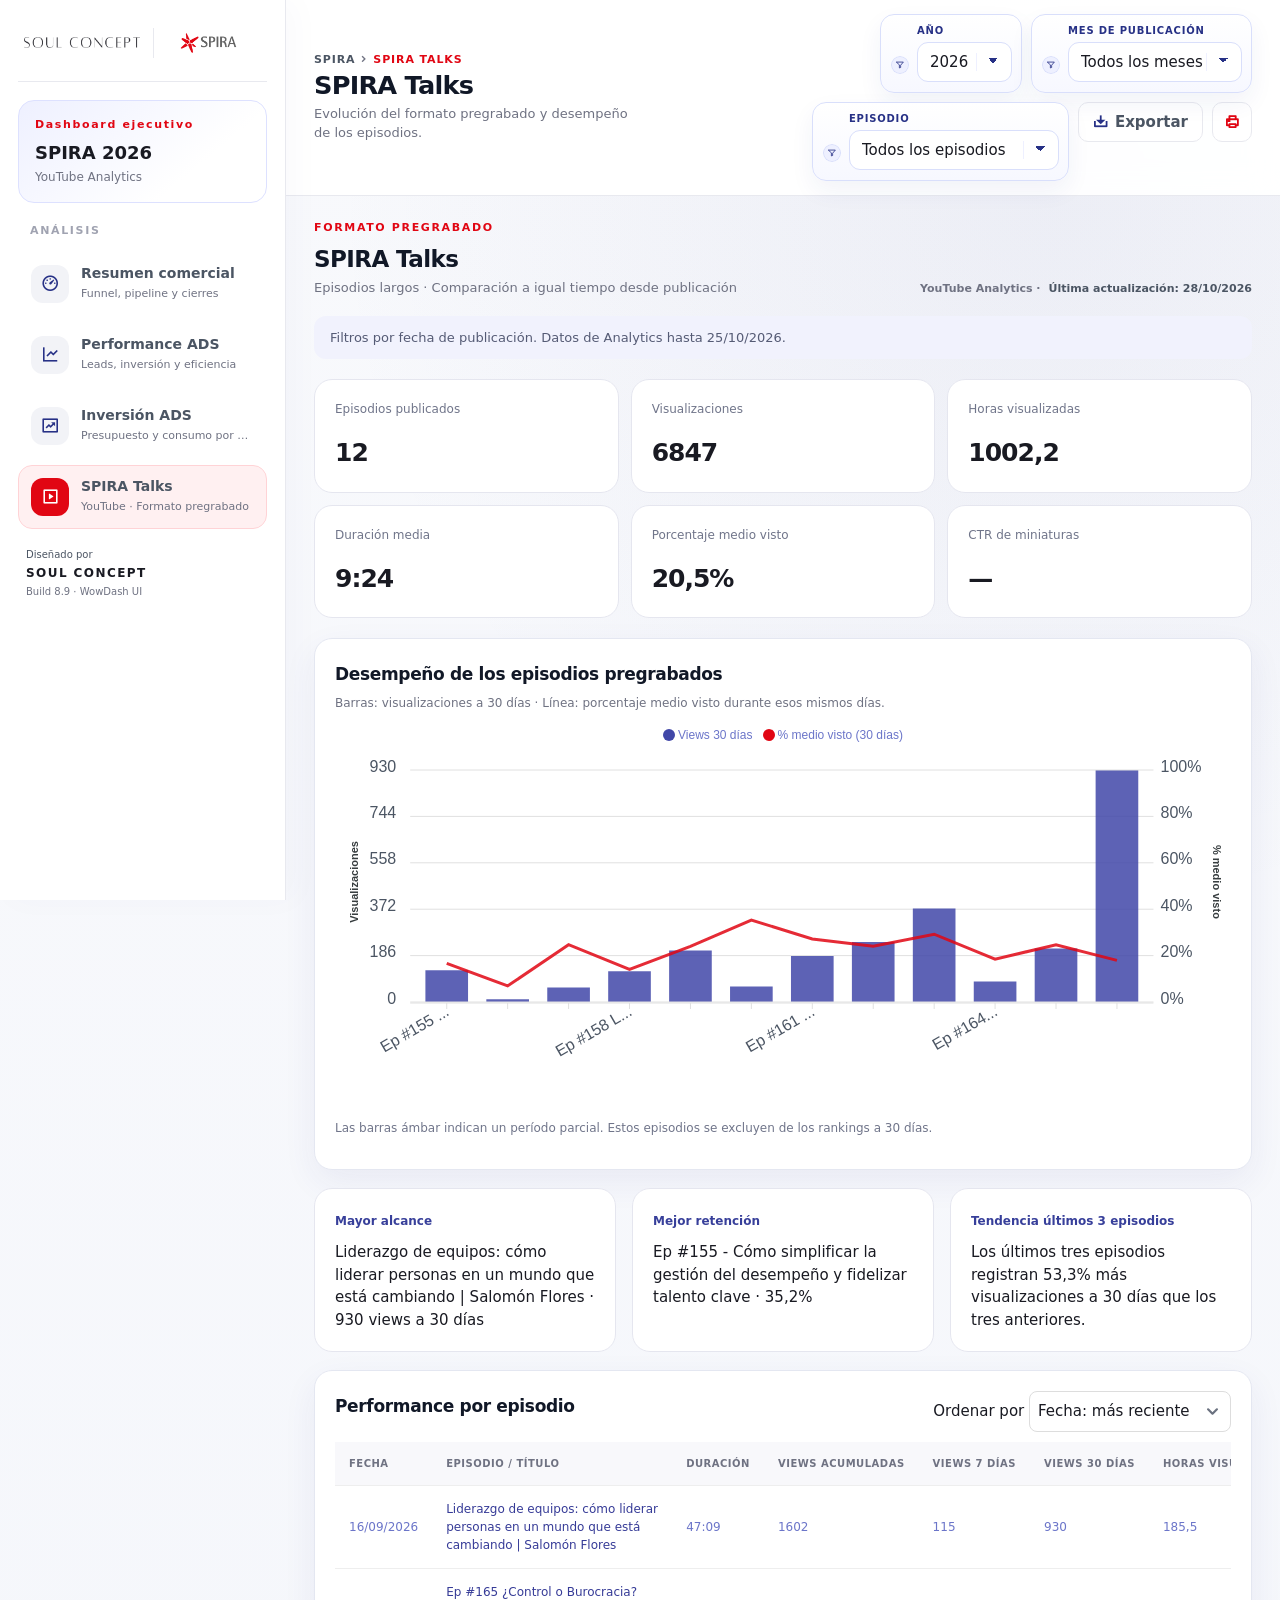
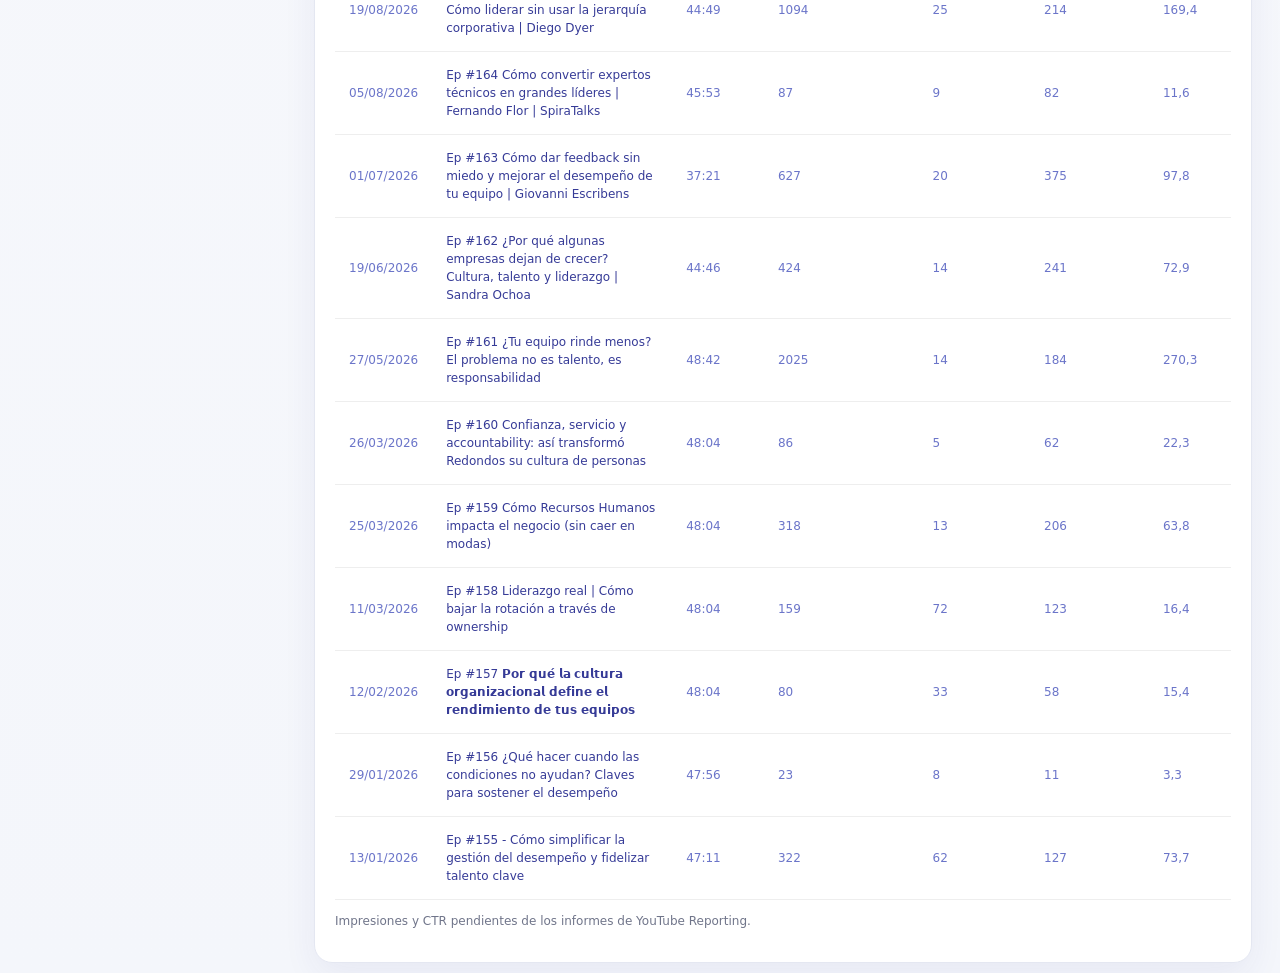
==== commit ae2a4e12: "Valida la extracción real de SPIRA Talks" ====
--- a/canales.html
+++ b/canales.html
@@ -11,7 +11,7 @@
   <link rel="stylesheet" href="assets/css/lib/apexcharts.css">
   <link rel="stylesheet" href="assets/css/wowdash.css">
   <link rel="stylesheet" href="assets/css/spira-wowdash.css?v=8.9.0">
-<link rel="stylesheet" href="assets/css/spira-talks.css"></head>
+<link rel="stylesheet" href="assets/css/spira-talks.css?v=20261028"></head>
 <body class="talks-page">
   <div class="spira-app">
     <div class="sidebar-backdrop" id="sidebarBackdrop" hidden></div>
@@ -92,4 +92,4 @@
 <article class="panel"><div class="panel-header"><div><h3>Desempeño de los episodios pregrabados</h3><p class="panel-support">Barras: visualizaciones a 30 días · Línea: porcentaje medio visto durante esos mismos días.</p></div></div><div id="talksChart"></div><p class="talks-note">Las barras ámbar indican un período parcial. Estos episodios se excluyen de los rankings a 30 días.</p></article>
 <div id="talksInsights" class="talks-insights"></div>
 <article class="panel"><div class="panel-header"><h3>Performance por episodio</h3><label>Ordenar por <select id="talksSort" class="talks-sort"><option value="publishedAt">Fecha: más reciente</option><option value="views30d">Views 30d</option><option value="averageViewPercentage">Retención</option><option value="thumbnailCTR">CTR</option><option value="watchHours">Horas visualizadas</option></select></label></div><div class="talks-table"><table><thead><tr><th scope="col">Fecha</th><th scope="col">Episodio / título</th><th scope="col">Duración</th><th scope="col">Views acumuladas</th><th scope="col">Views 7 días</th><th scope="col">Views 30 días</th><th scope="col">Horas visualizadas</th><th scope="col">Duración media</th><th scope="col">% medio visto</th><th scope="col">Impresiones miniatura</th><th scope="col">CTR miniatura</th><th scope="col">Suscriptores ganados</th></tr></thead><tbody id="talksRows"></tbody></table></div><p id="reachCoverage" class="talks-note"></p></article>
-</section></div></main></div><script src="assets/js/lib/apexcharts.min.js"></script><script type="module" src="assets/js/spira-talks.mjs"></script></body></html>+</section></div></main></div><script src="assets/js/lib/apexcharts.min.js"></script><script type="module" src="assets/js/spira-talks.mjs?v=20261028"></script></body></html>
--- a/assets/css/spira-talks.css
+++ b/assets/css/spira-talks.css
@@ -1,2 +1,4 @@
 .talks-kpis{display:grid;grid-template-columns:repeat(6,minmax(0,1fr));gap:12px;margin:20px 0}.talks-kpi,.talks-insight{background:white;border:1px solid #e5e6ef;border-radius:18px;padding:20px}.talks-kpi span{display:block;color:#70758a;font-size:12px;min-height:34px}.talks-kpi strong{font-size:25px;letter-spacing:-1px}.talks-insights{display:grid;grid-template-columns:repeat(3,1fr);gap:16px;margin:18px 0}.talks-insight small{color:#373f9a;font-weight:700}.talks-insight p{margin:10px 0 0}.talks-status{padding:12px 16px;border-radius:12px;background:#f1f2fd;color:#555b75;font-size:13px;margin-bottom:16px}.talks-table{overflow-x:auto}.talks-table table{width:100%;border-collapse:collapse;font-size:13px}.talks-table th,.talks-table td{text-align:left;padding:14px;border-bottom:1px solid #eee;white-space:nowrap}.talks-table td:nth-child(2){min-width:240px;max-width:360px;white-space:normal}.talks-table a{color:#363b97}.talks-partial{display:block;color:#9b6500;font-size:11px}.talks-empty{padding:50px;text-align:center;color:#6d7185}.talks-sort{border:1px solid #ddd;border-radius:8px;padding:8px;background:white}.talks-note{font-size:12px;color:#70758a;padding:12px 0}.talks-page .control-field{min-width:130px}.talks-page #episodeFilter{max-width:210px}.talks-page .topbar-title-group p{max-width:470px}.talks-page .topbar-actions{flex-wrap:wrap}.talks-page .source-chip{white-space:normal}
 @media(max-width:1300px){.talks-kpis{grid-template-columns:repeat(3,1fr)}}@media(max-width:700px){.talks-kpis{grid-template-columns:repeat(2,1fr)}.talks-insights{grid-template-columns:1fr}.talks-page .topbar-actions{width:100%}.talks-page .control-field{flex:1}.talks-kpi strong{font-size:22px}}@media print{.talks-table{overflow:visible}.talks-table table{font-size:9px}.talks-table td,.talks-table th{padding:5px}.talks-kpis{grid-template-columns:repeat(6,1fr)}}
+/* Preserve SVG axis transforms instead of the template's global CSS translation. */
+.talks-page .apexcharts-yaxis { transform: revert-layer; }
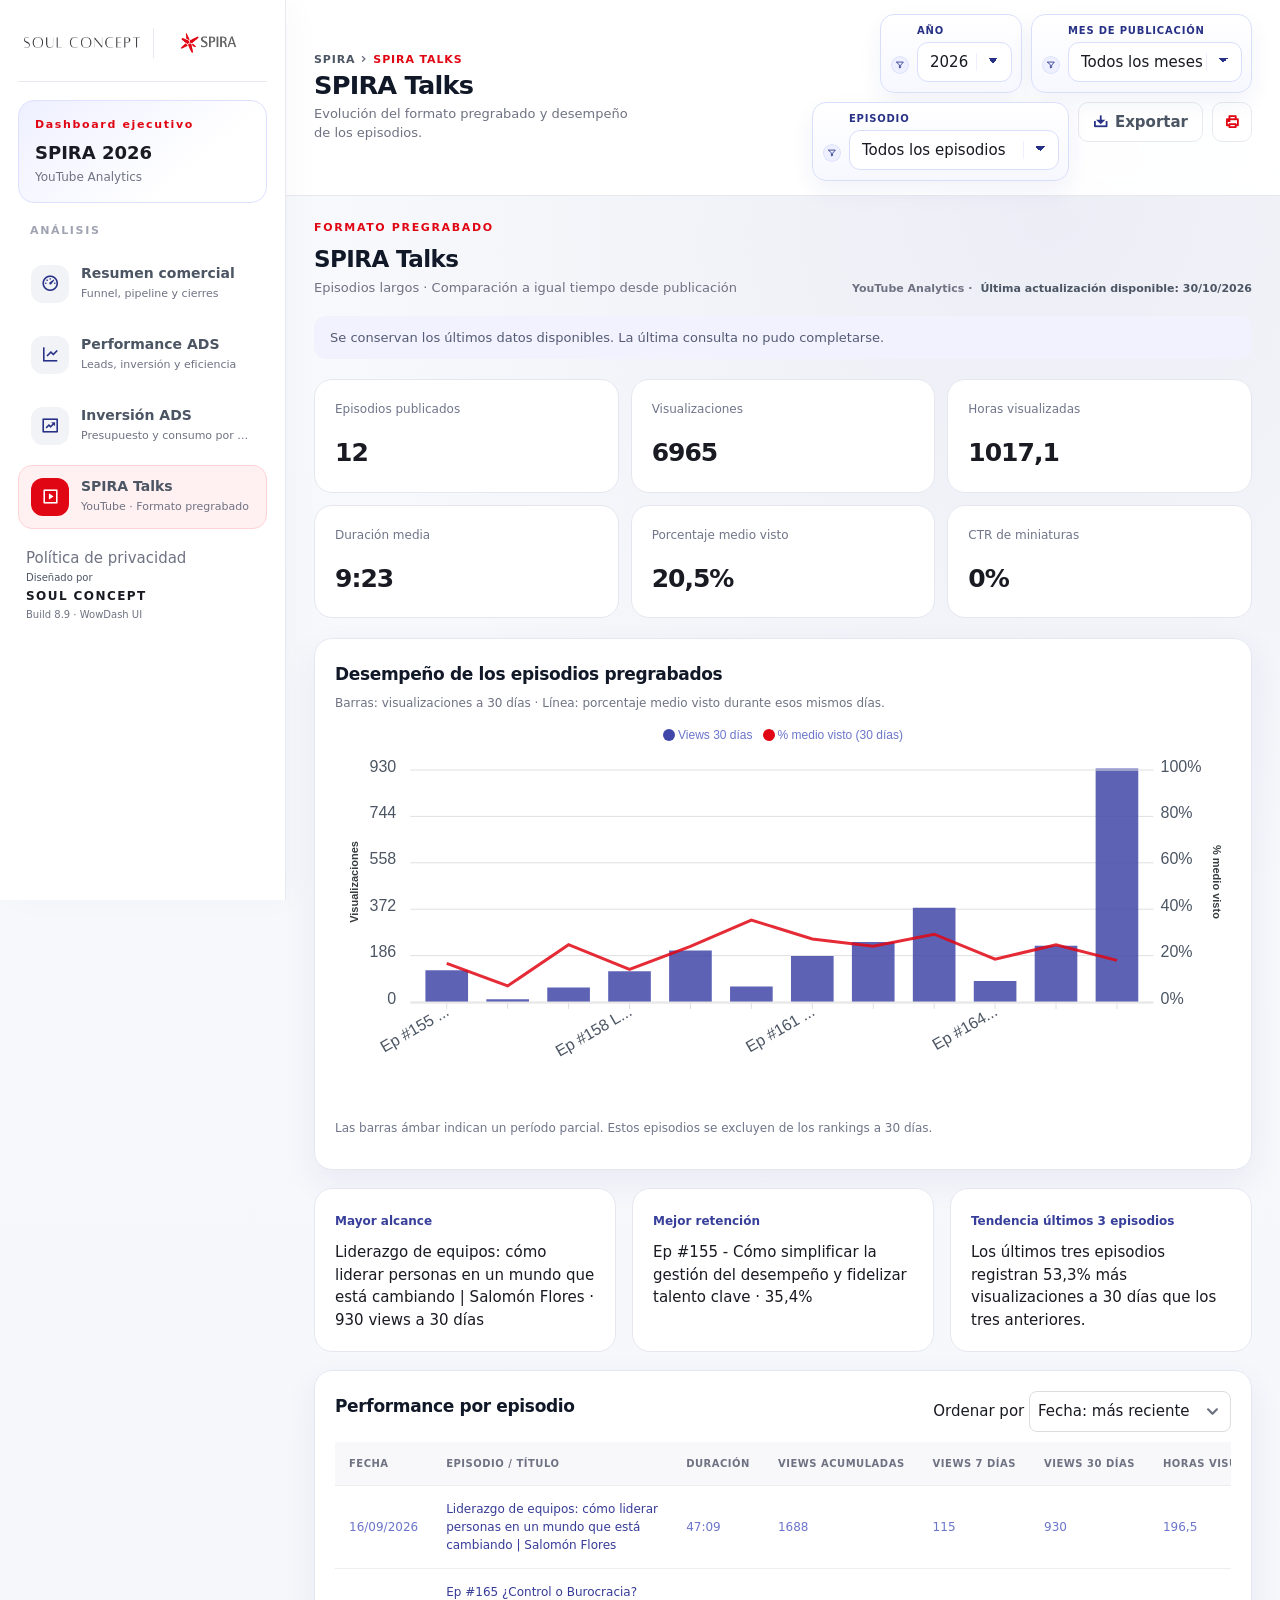
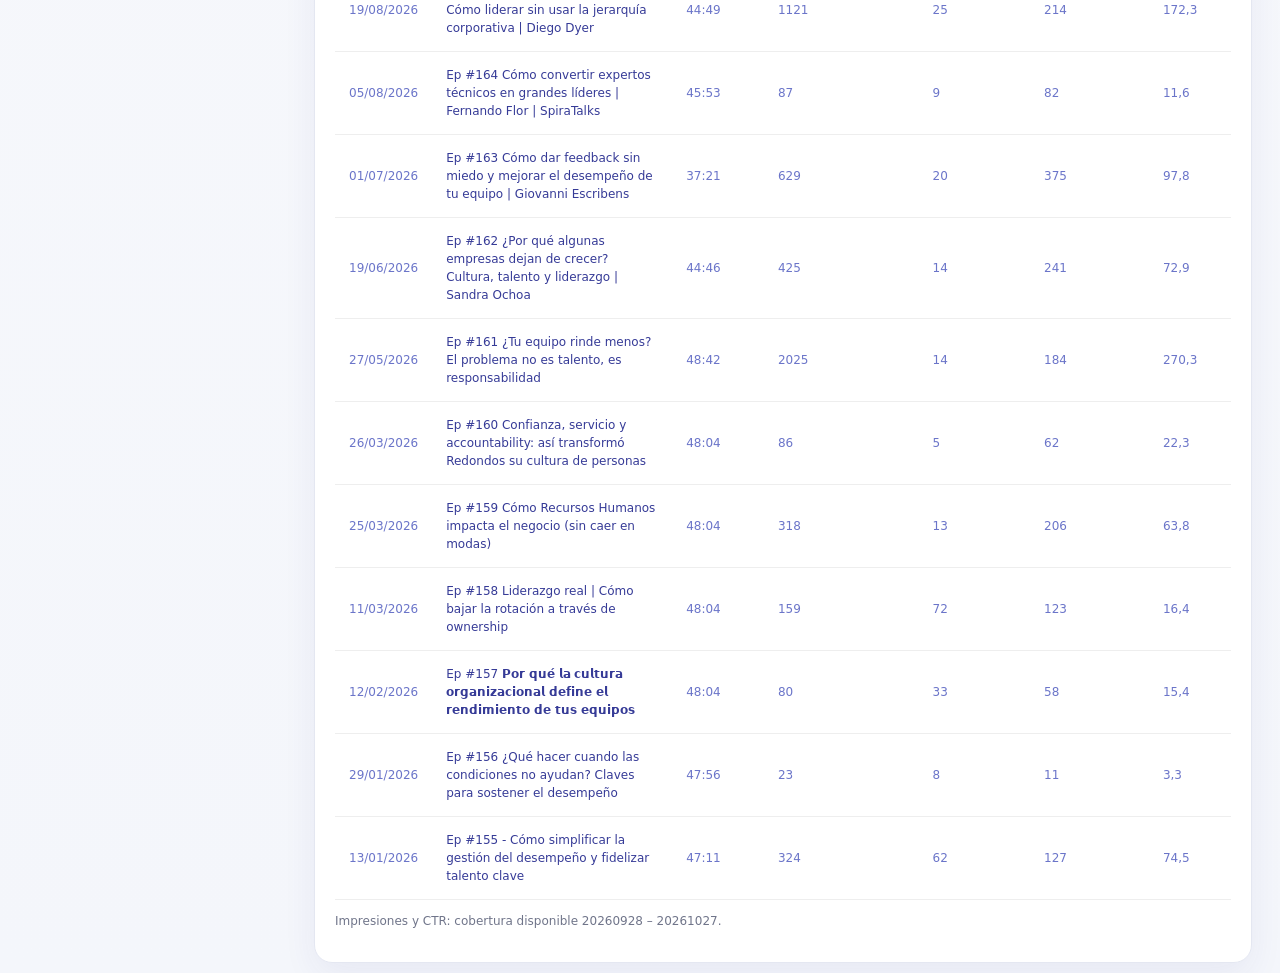
==== commit b24a86b9: "Añade política de privacidad de SPIRA Dashboard" ====
--- a/canales.html
+++ b/canales.html
@@ -52,7 +52,7 @@
         </button>
       </nav>
 
-      <div class="sidebar-footer">
+      <div class="sidebar-footer"><p><a href="privacy.html">Política de privacidad</a></p>
         <span>Diseñado por</span>
         <strong>SOUL CONCEPT</strong>
         <small>Build 8.9 · WowDash UI</small>
